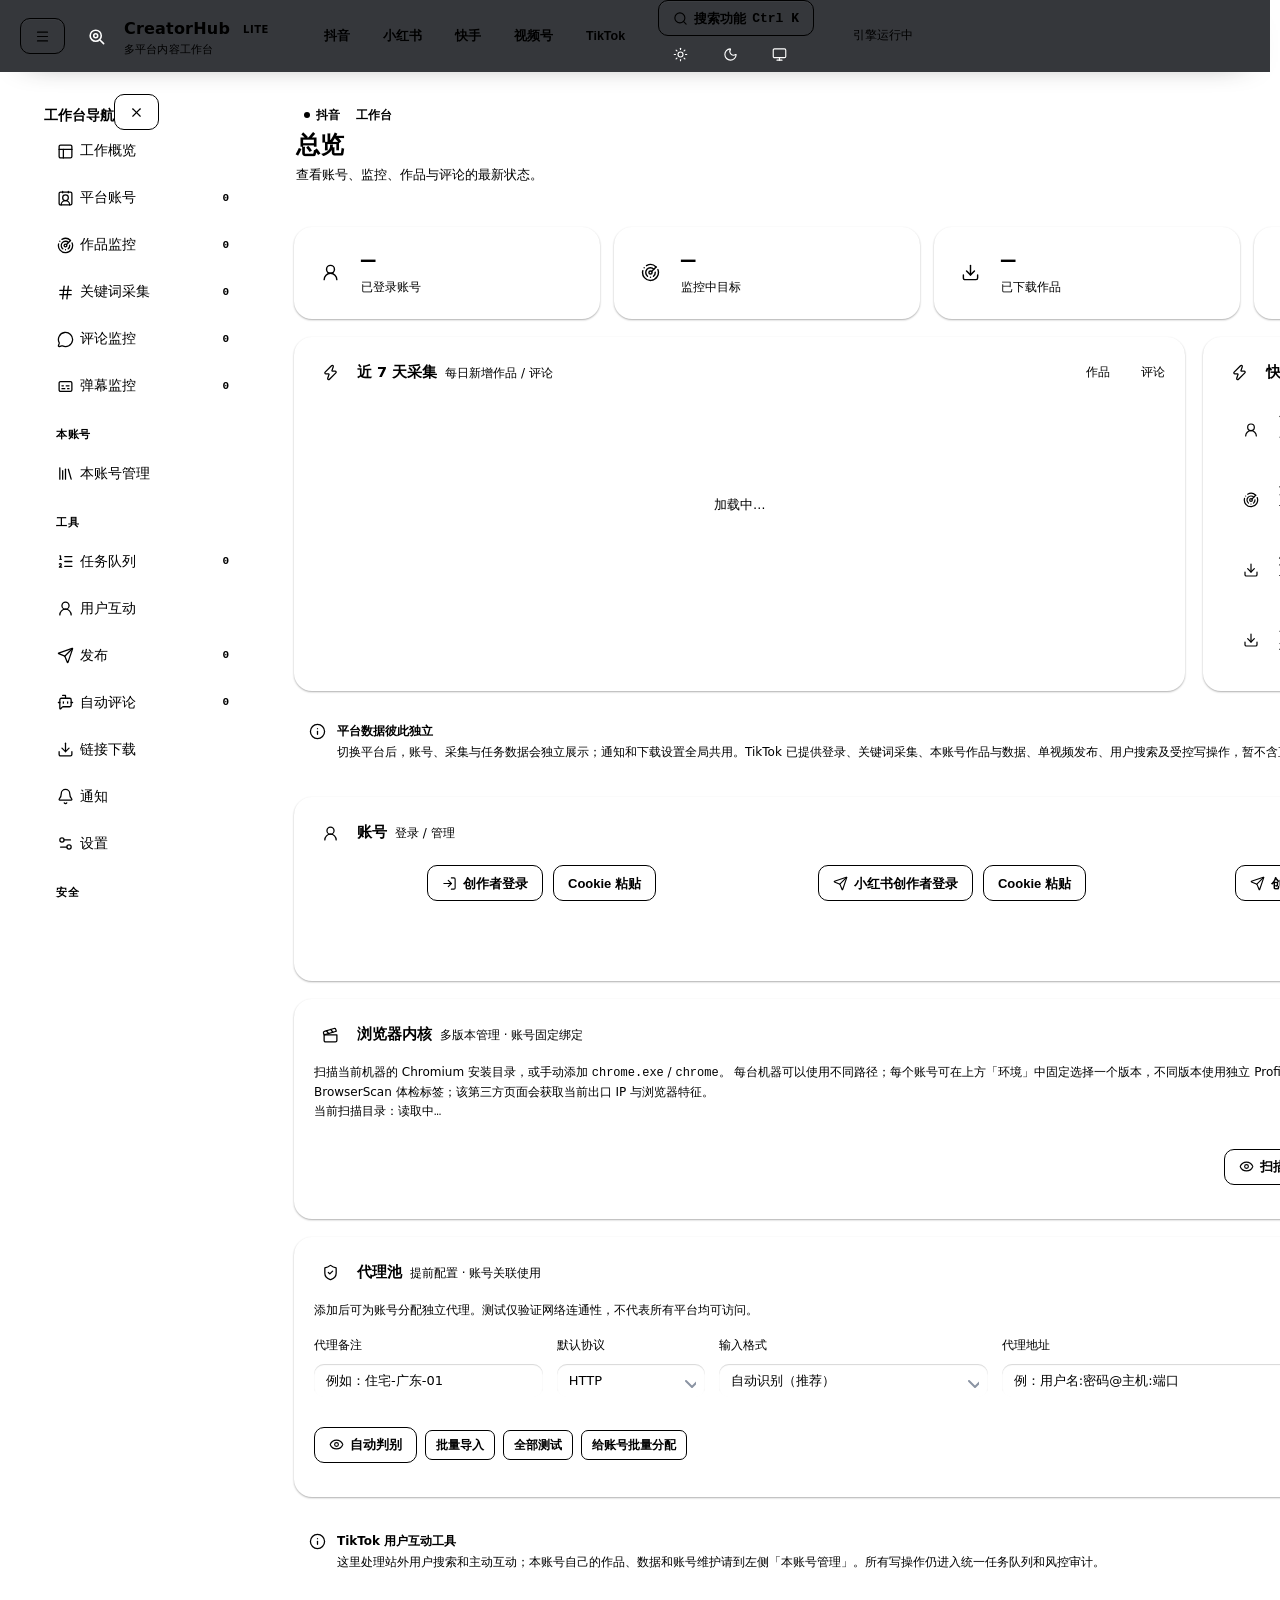
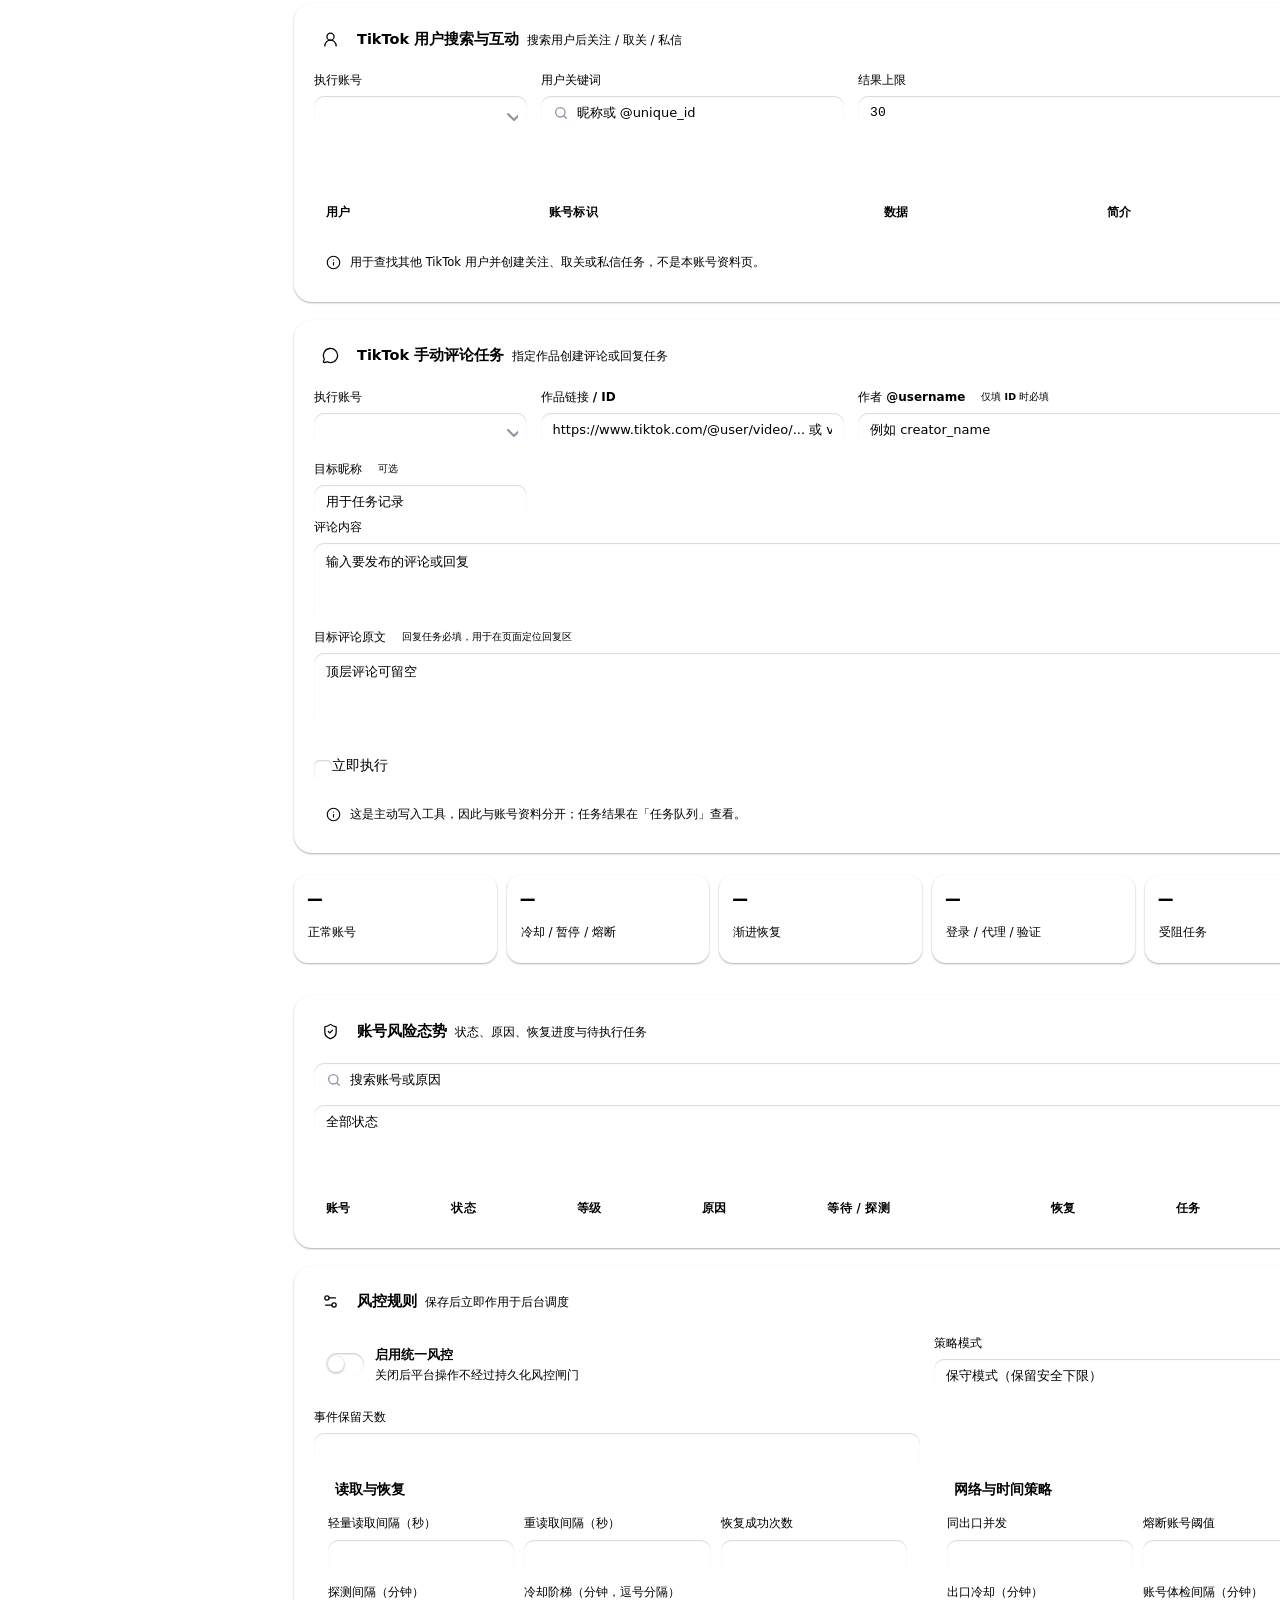
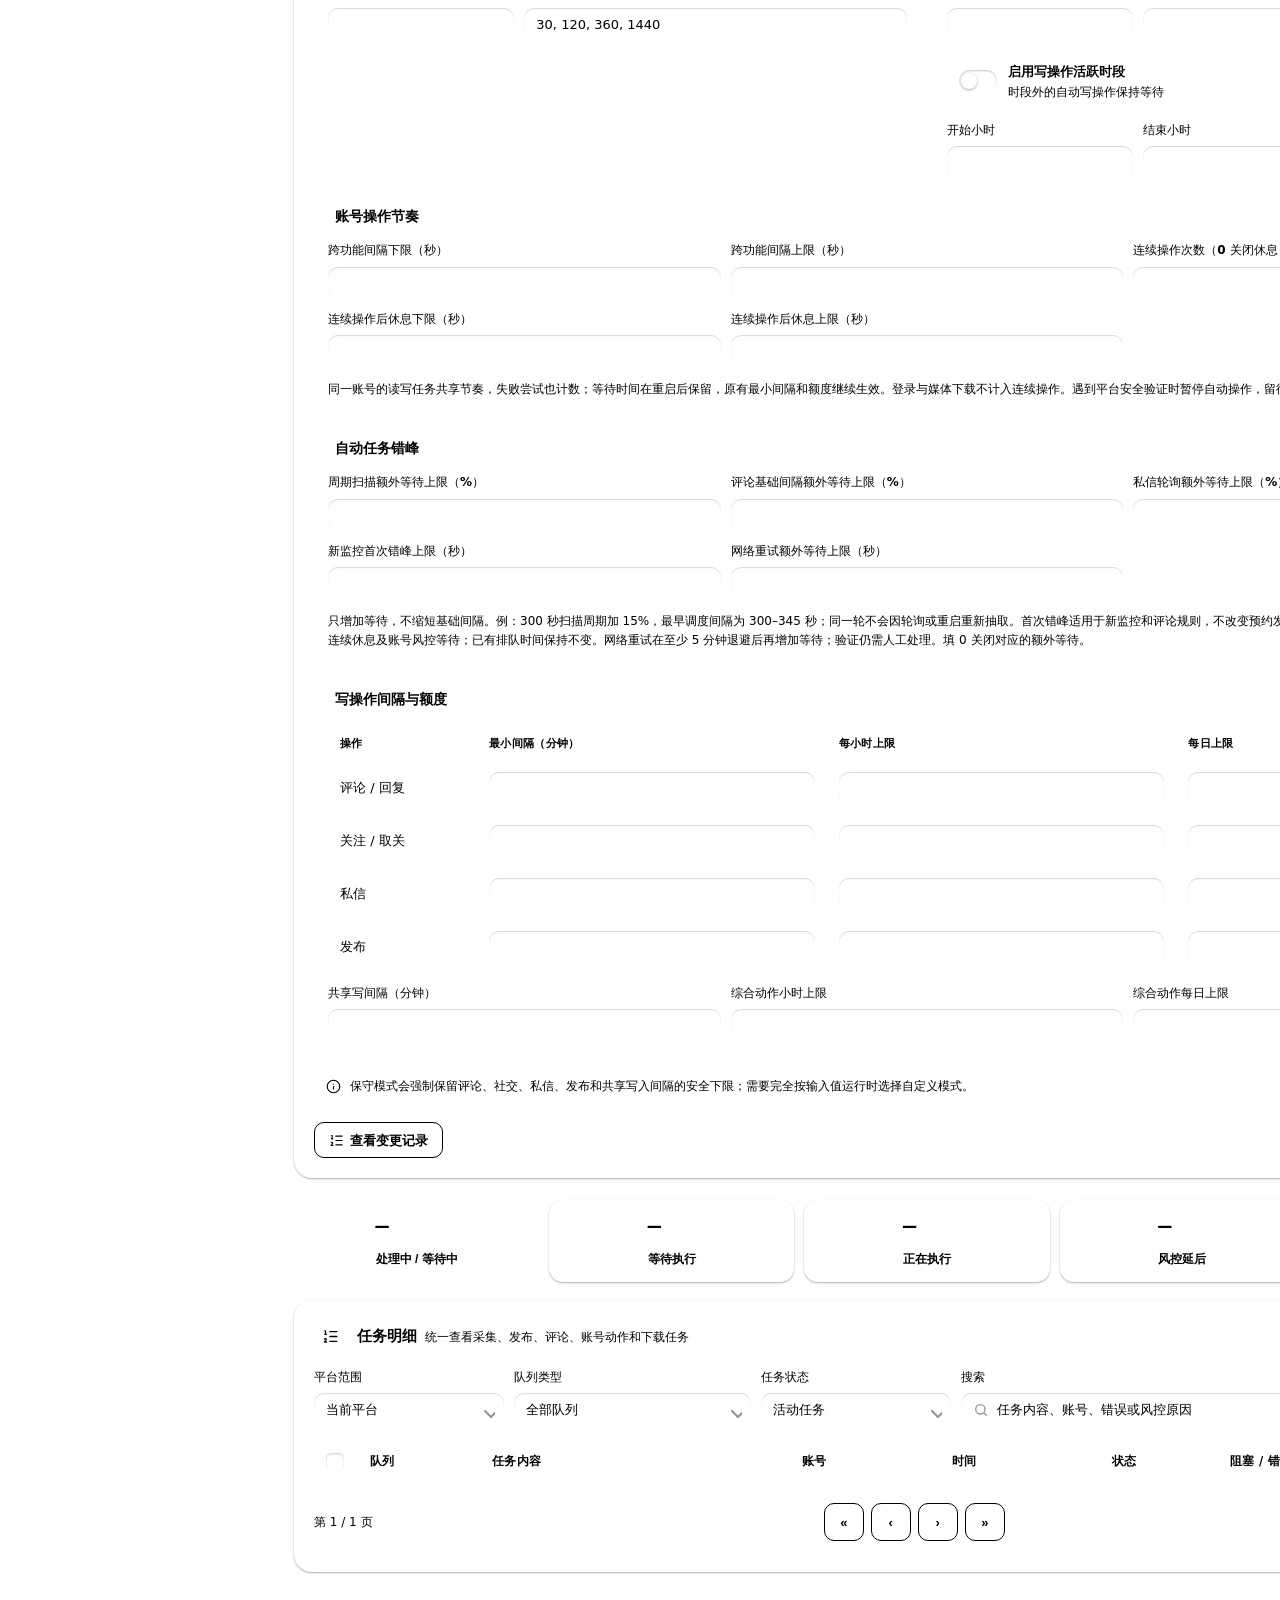
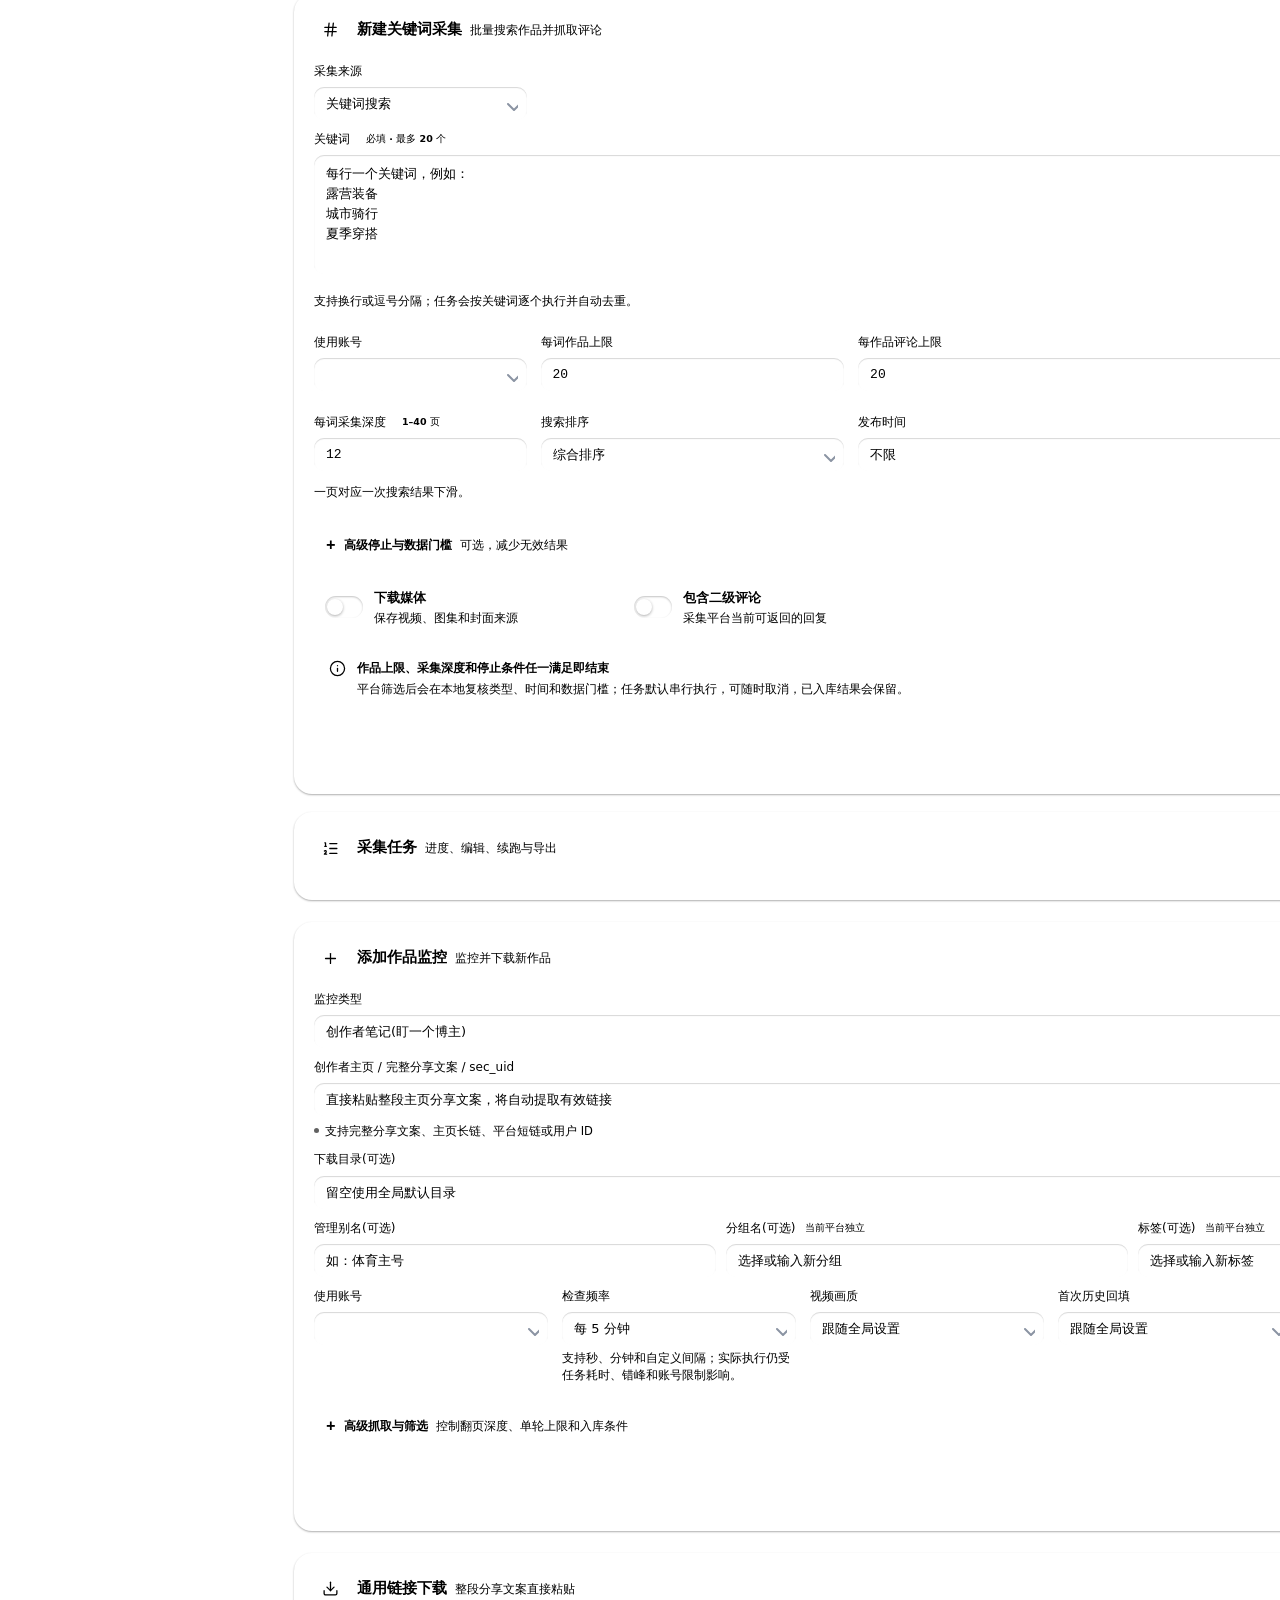
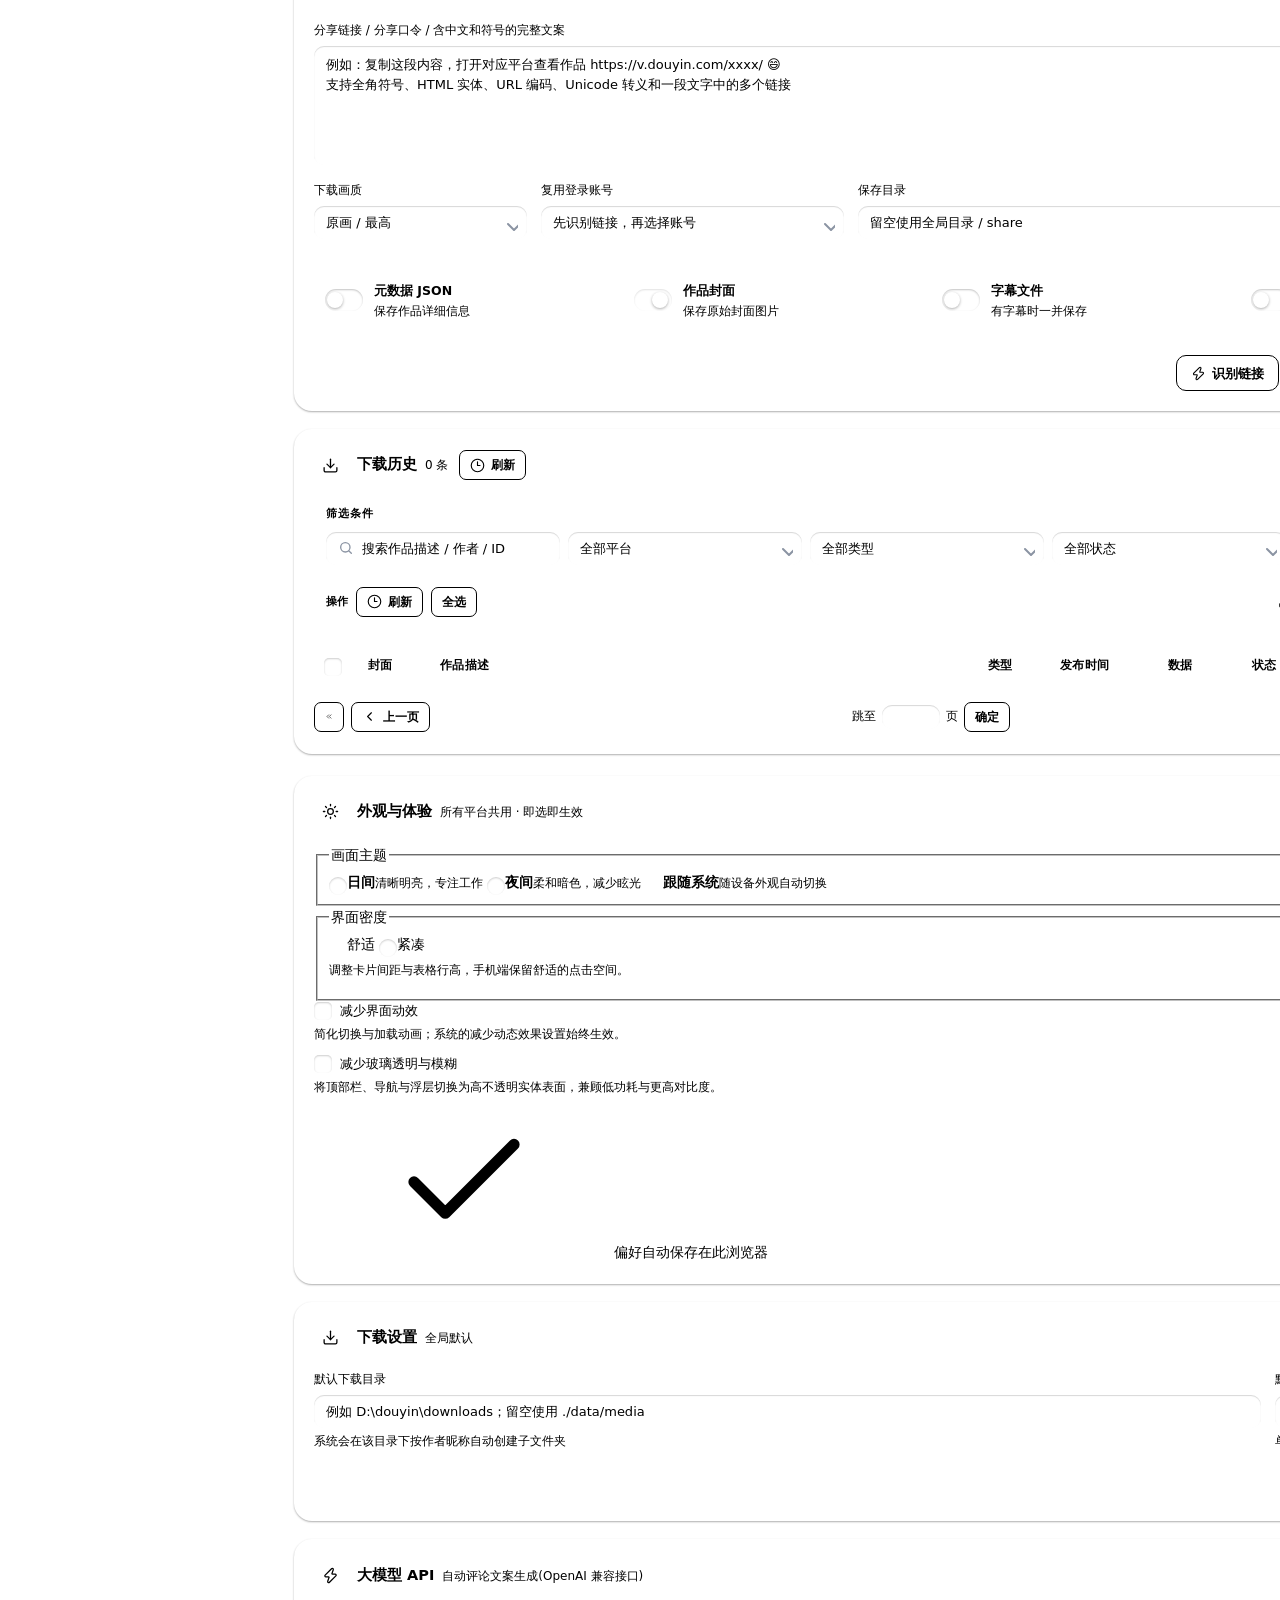
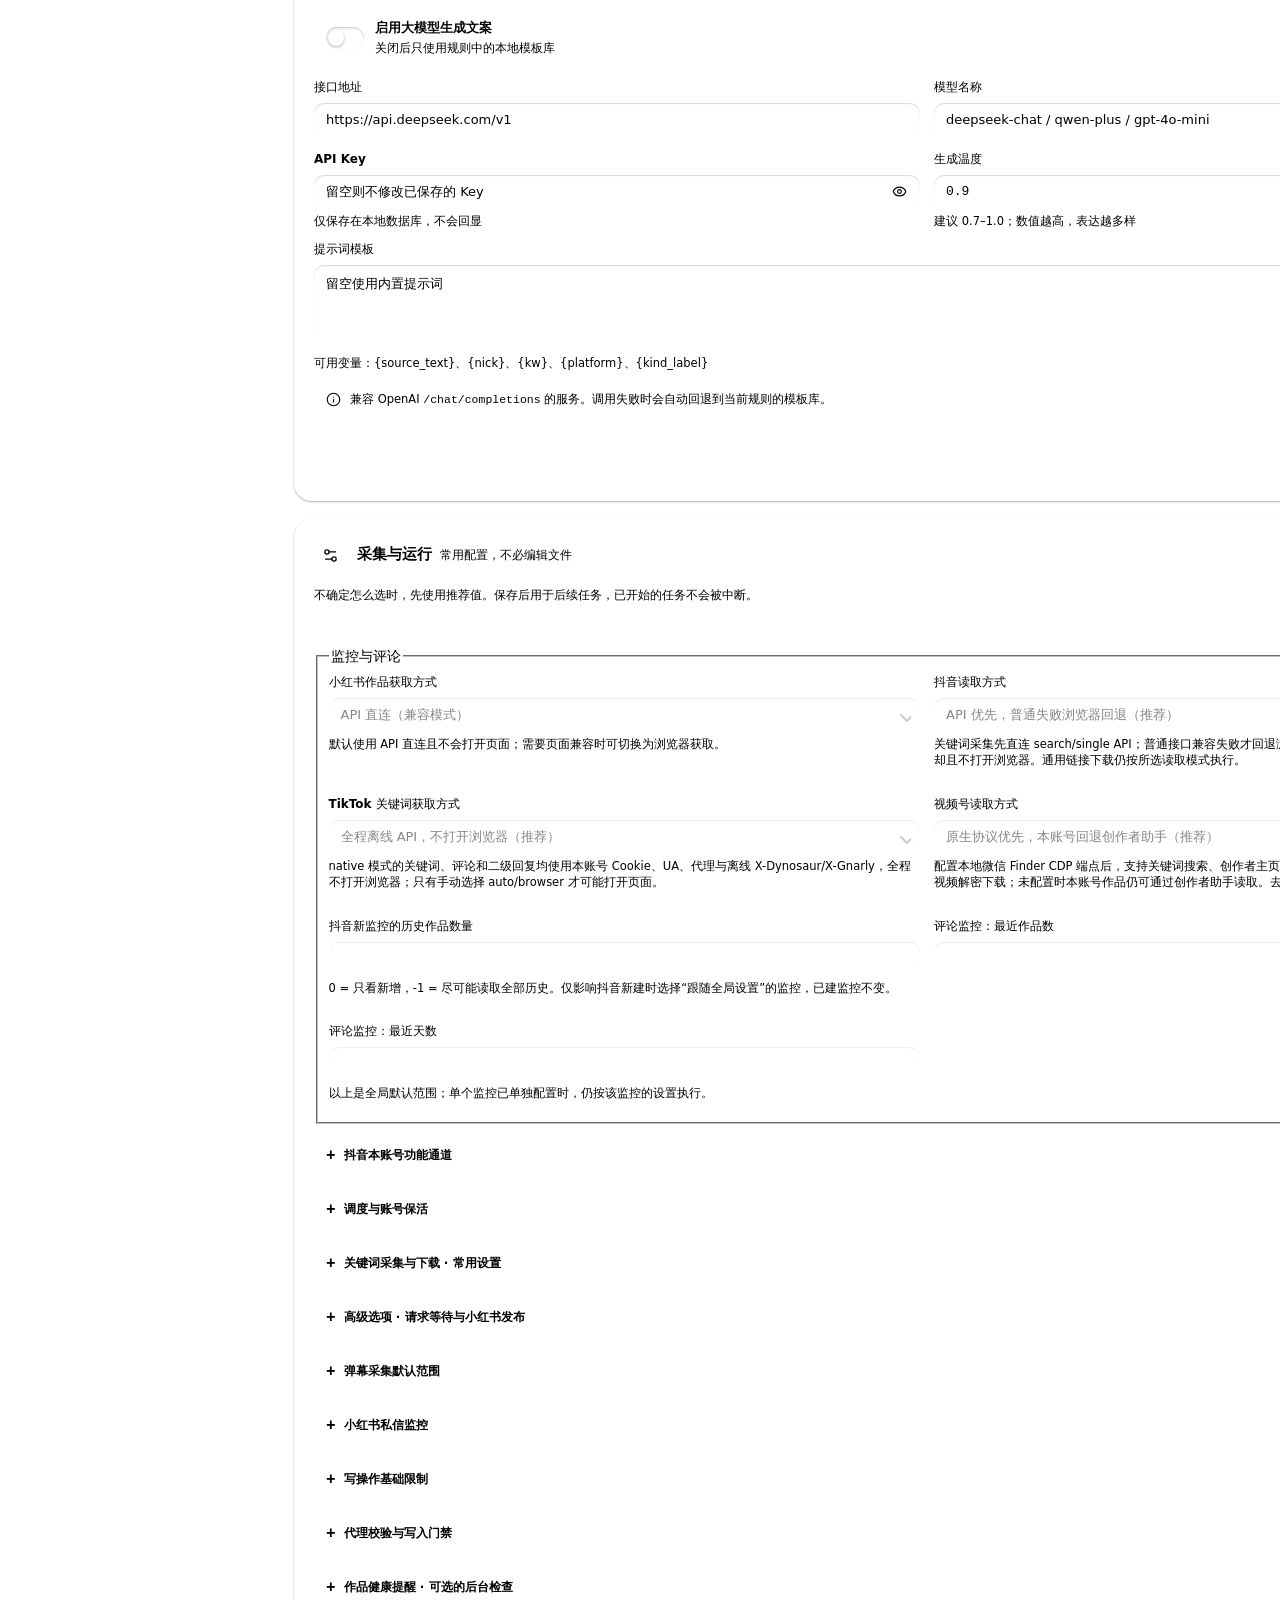
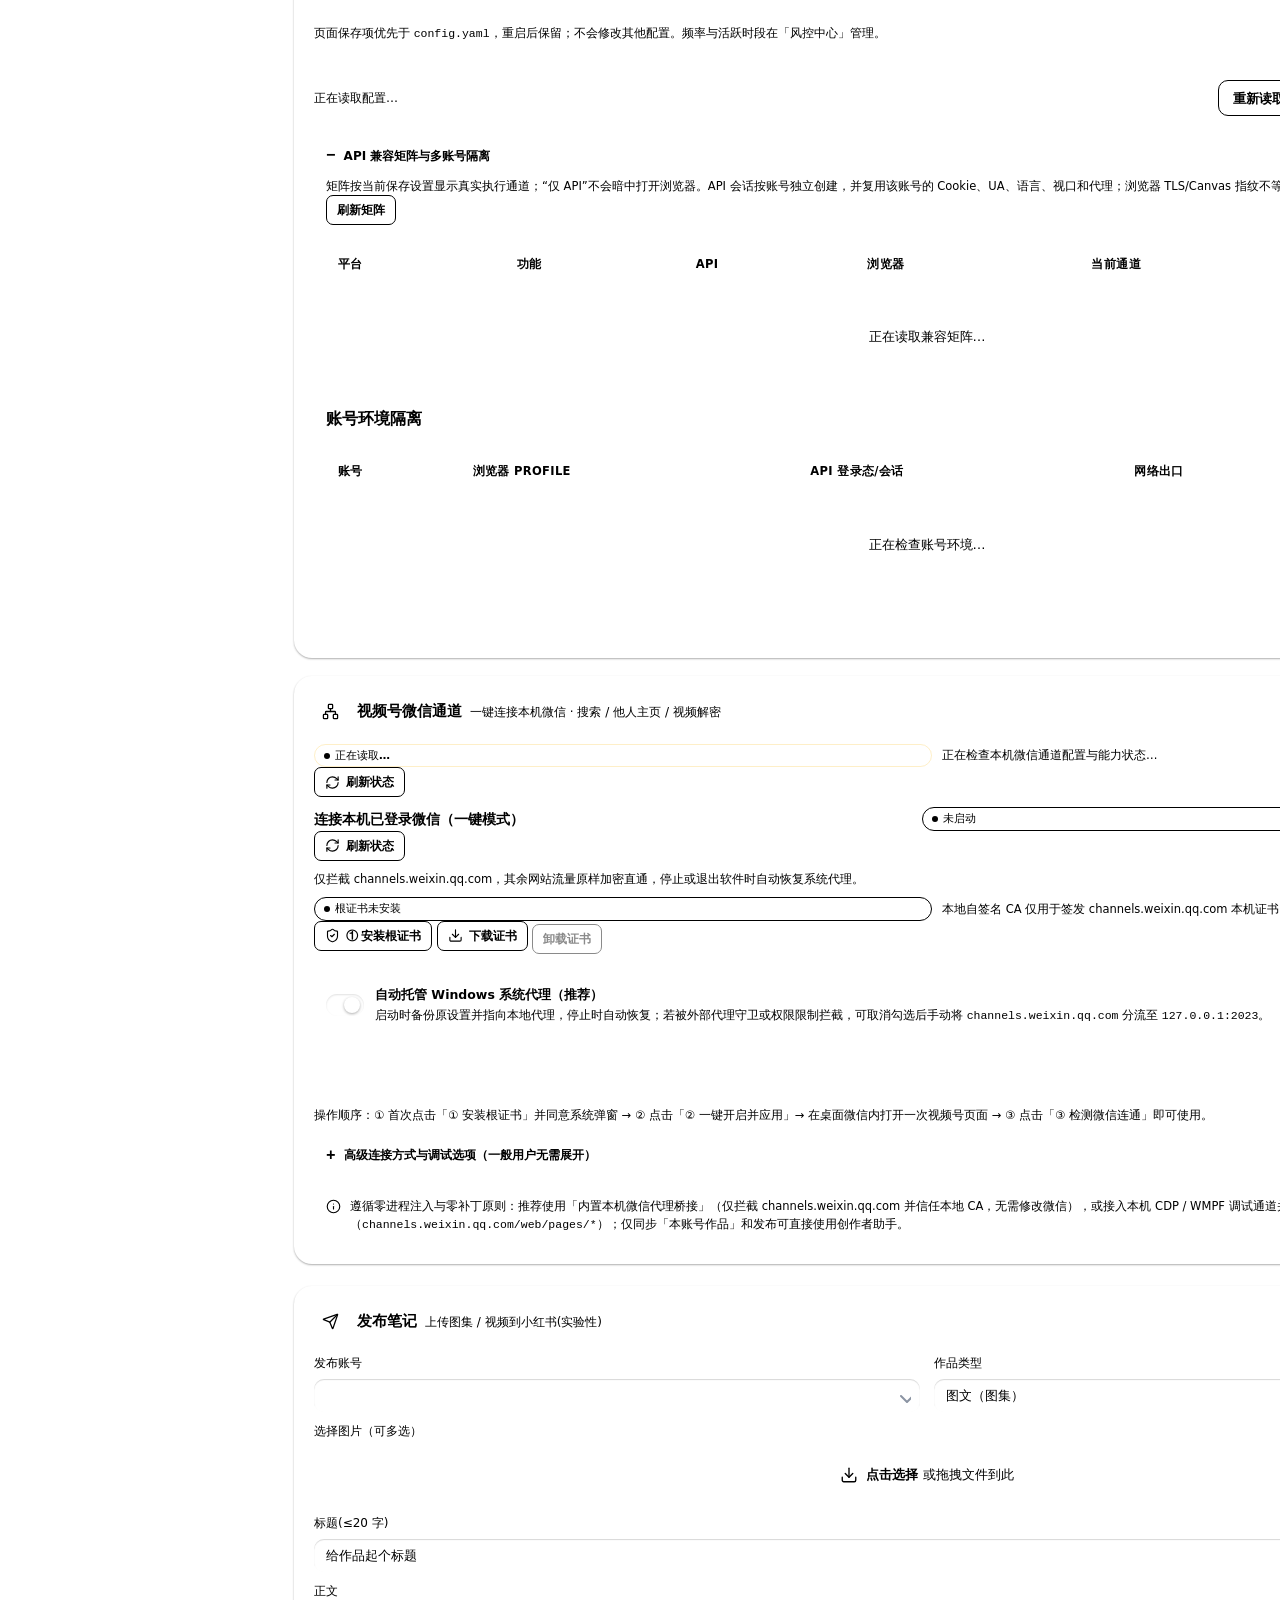
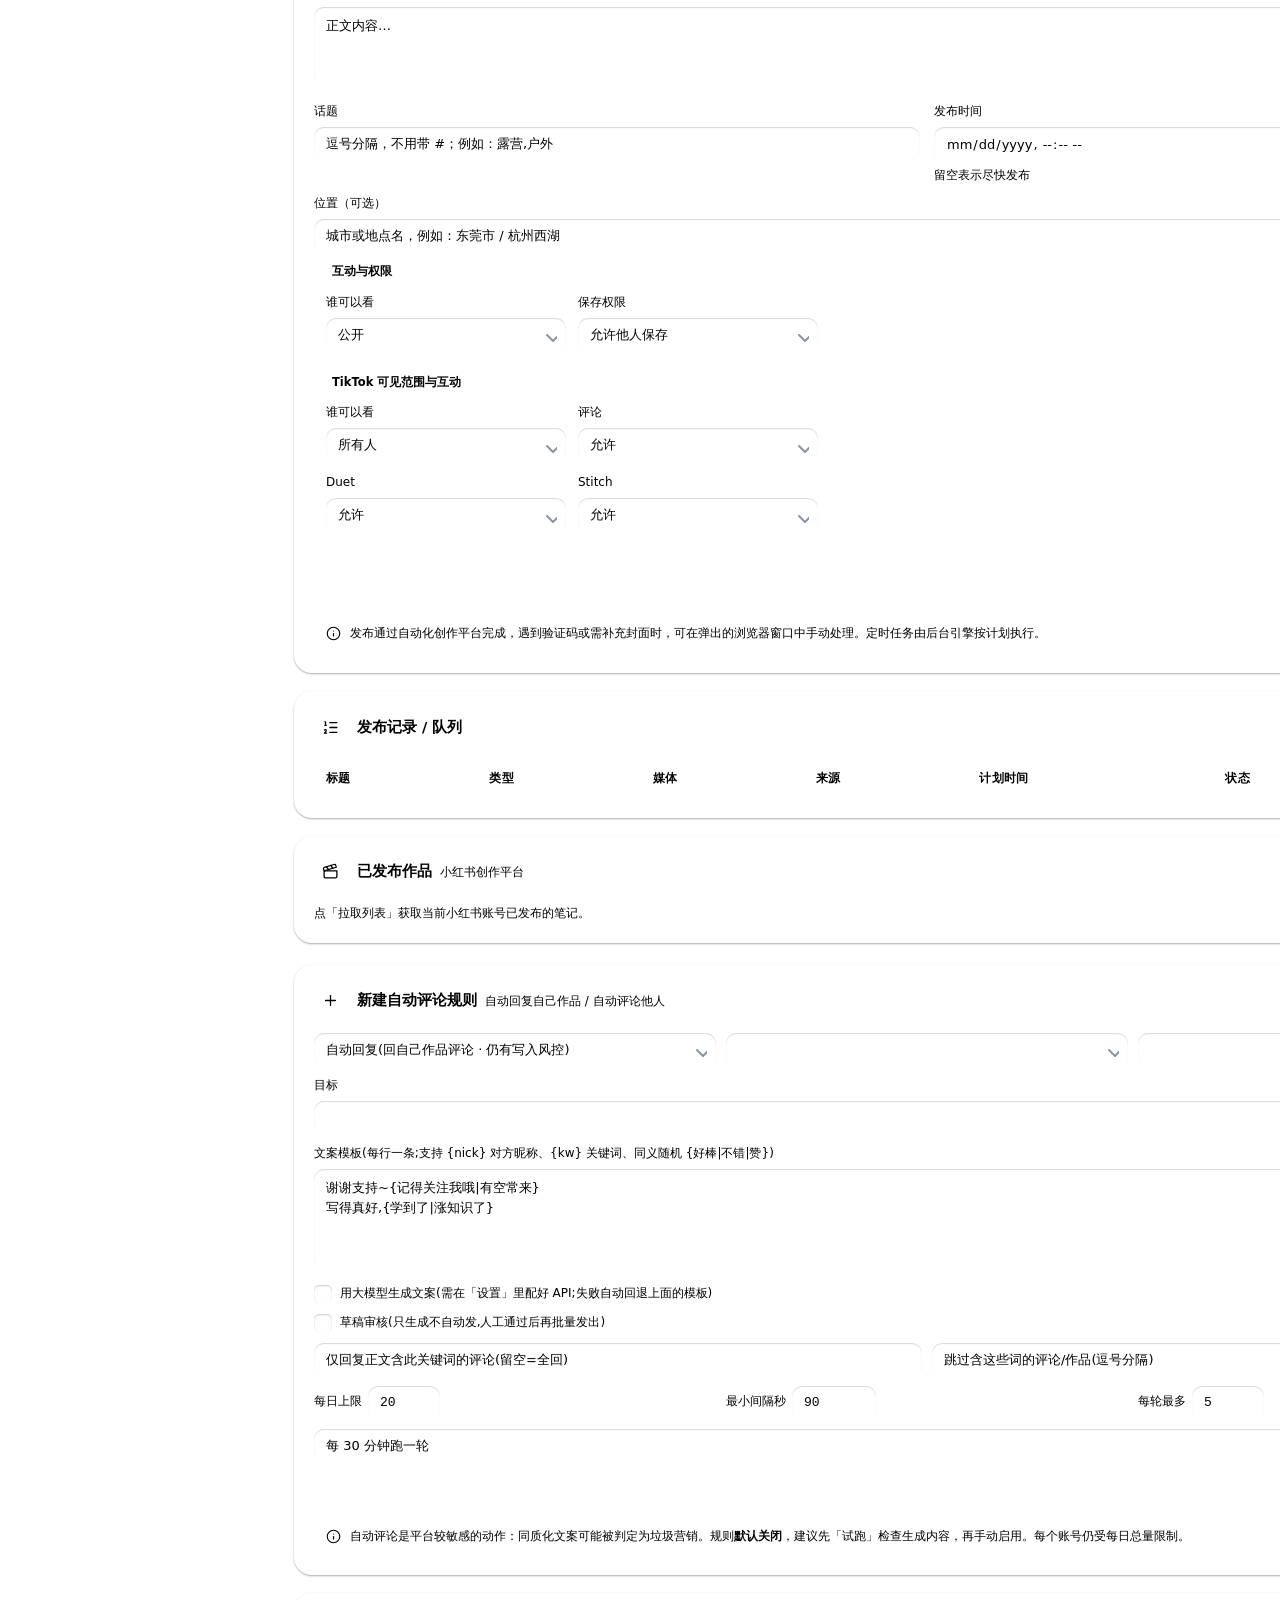
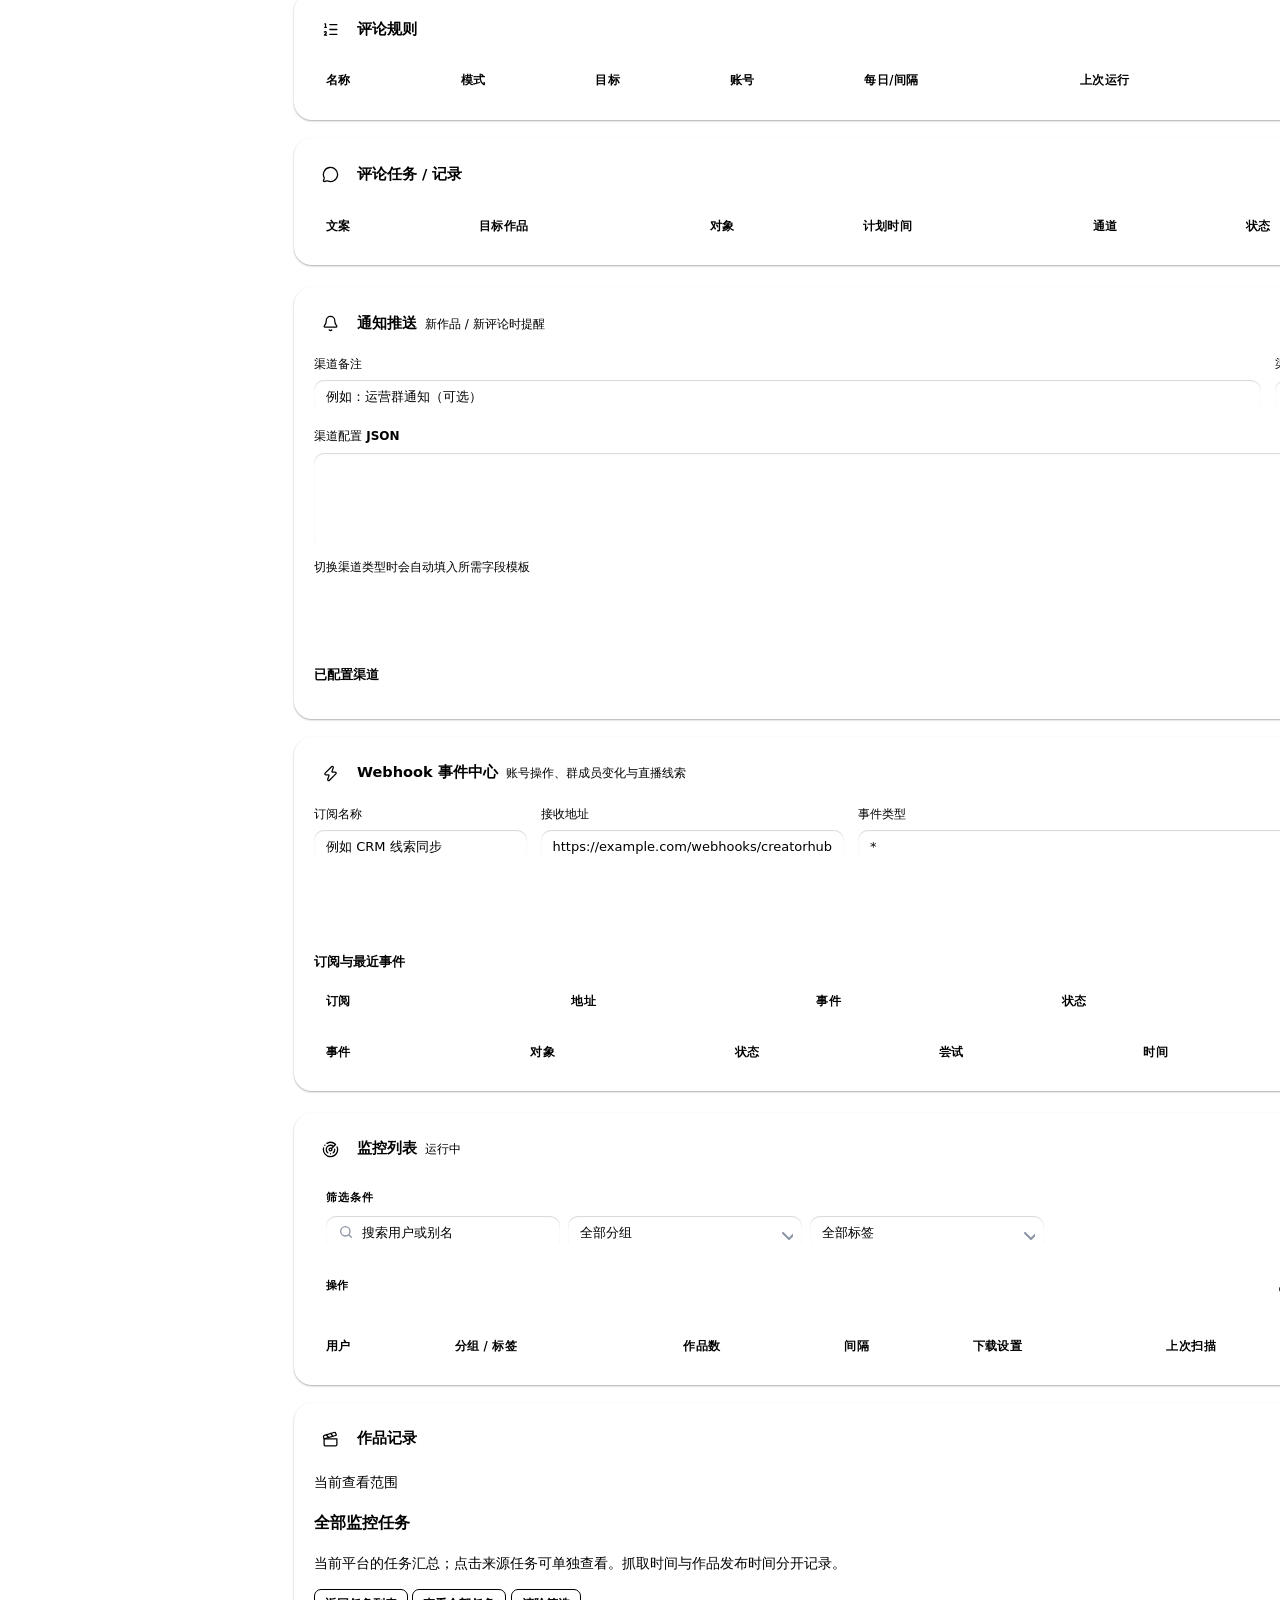
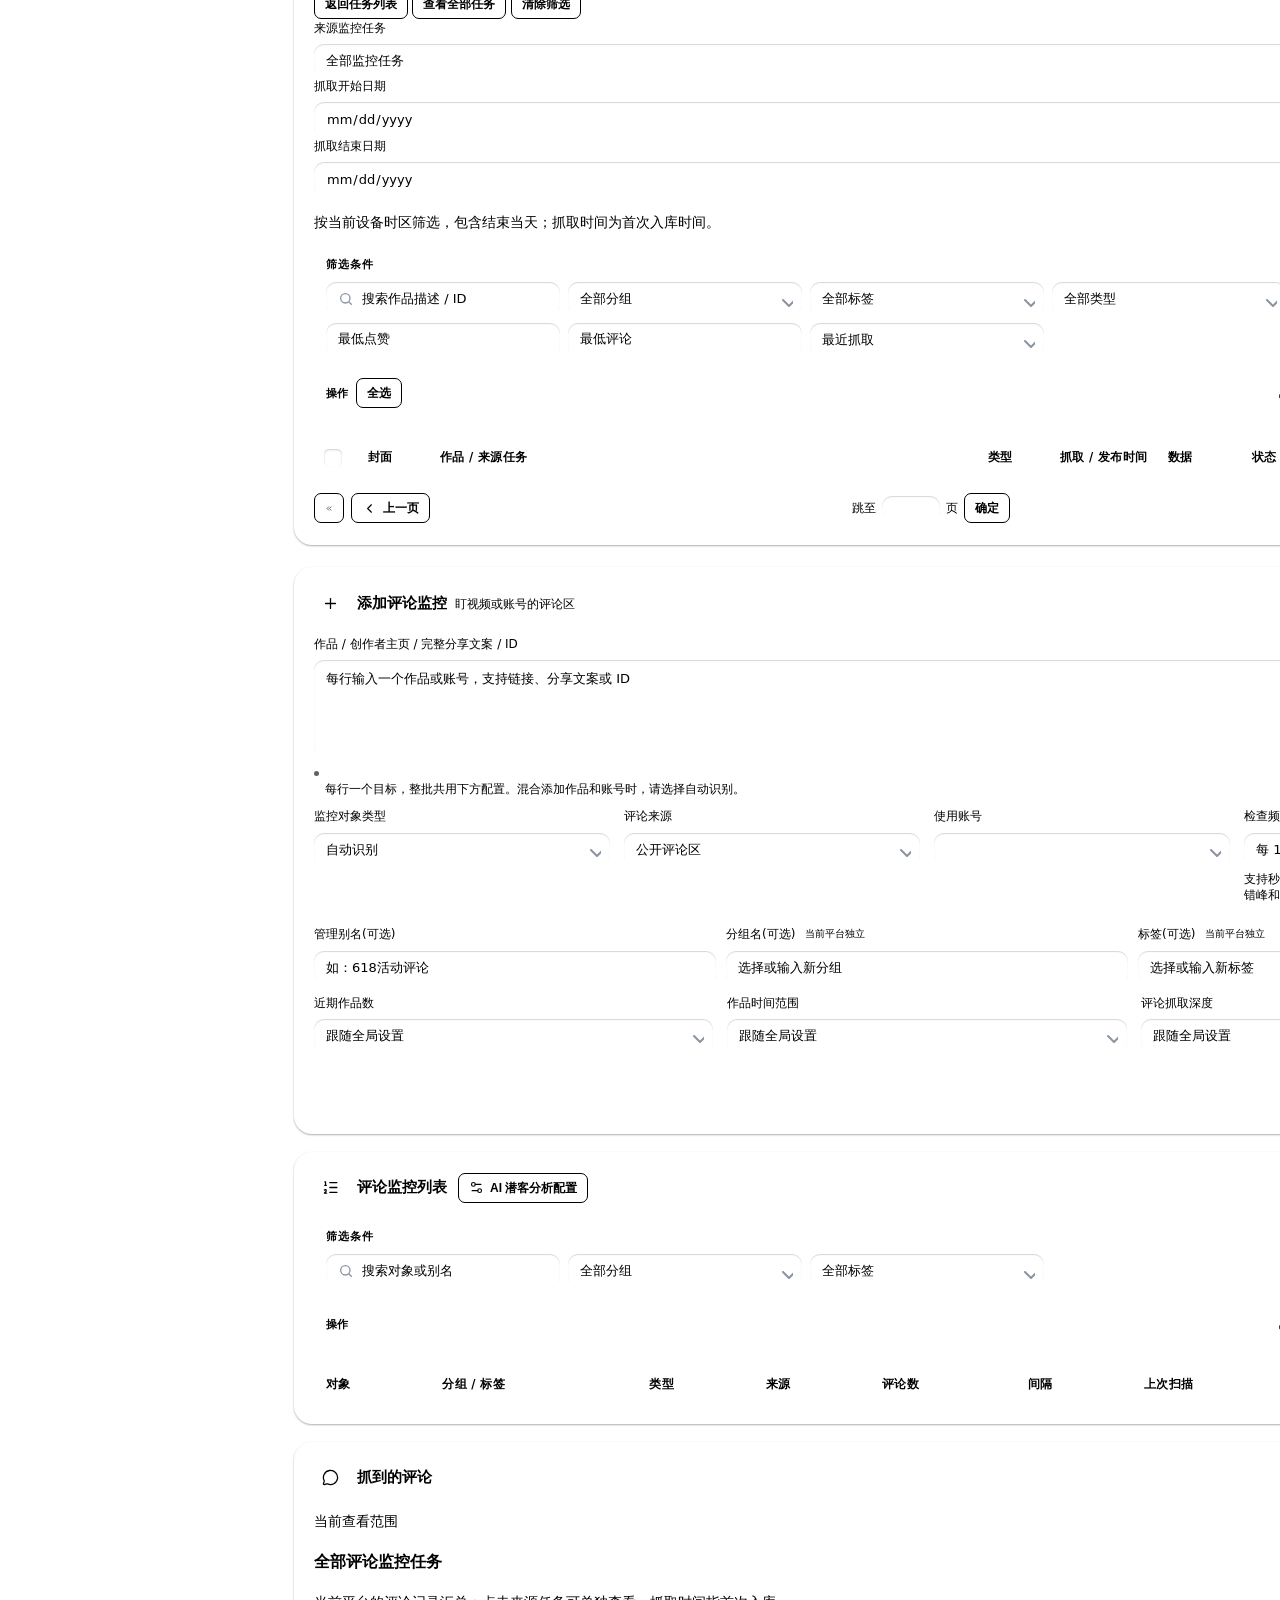
==== app/web/index.html @ f31980e4 "合并上游 main 并保留评论监控扩展" ====
<!DOCTYPE html>
<html lang="zh-CN" data-theme="light" data-guide-base="https://3441293738.github.io/creatorhub/guide/">
<head>
<meta charset="utf-8">
<meta name="viewport" content="width=device-width, initial-scale=1">
<title>CreatorHub</title>
<meta name="color-scheme" content="light dark">
<meta name="theme-color" content="#f5f5f7">
<script src="/static/appearance.js"></script>
<!-- System fonts render immediately, including when the workbench is offline. -->
<style>
  :root {
    /* shell sizing */
    --header-h:68px; --sidebar-w:232px; --content-max:1260px;
    /* Semantic color and density tokens live in appearance.css. */
    /* shape */
    --r-xs:7px; --r-sm:10px; --r:14px; --r-lg:18px;
    --sh-sm:0 1px 2px rgba(0,0,0,.32), inset 0 1px 0 rgba(255,255,255,.025);
    --sh:0 1px 2px rgba(0,0,0,.35), 0 16px 36px -20px rgba(0,0,0,.78), inset 0 1px 0 rgba(255,255,255,.025);
    --sh-lg:0 3px 8px rgba(0,0,0,.32), 0 28px 64px -24px rgba(0,0,0,.82);
    --ease:cubic-bezier(.2,.75,.25,1);
    --ease-out:cubic-bezier(.16,1,.3,1);
    --sans:"Fira Sans",system-ui,-apple-system,"Segoe UI","Microsoft YaHei",sans-serif;
    --mono:"Fira Code",ui-monospace,"SFMono-Regular","JetBrains Mono",Consolas,monospace;
  }
  * { box-sizing:border-box; }
  html { scroll-behavior:smooth; scrollbar-gutter:stable; }
  body {
    margin:0; min-height:100vh;
    font:14px/1.6 var(--sans);
    color:var(--fg);
    background:
      radial-gradient(1200px 600px at 80% -10%, rgba(254,44,85,.07), transparent 60%),
      radial-gradient(900px 500px at 0% 0%, rgba(56,189,248,.05), transparent 55%),
      var(--bg);
    -webkit-font-smoothing:antialiased;
    text-rendering:optimizeLegibility;
  }
  ::selection { background:var(--acc-soft); }

  /* ── scrollbar ── */
  *::-webkit-scrollbar { height:10px; width:10px; }
  *::-webkit-scrollbar-thumb { background:var(--surface-3); border-radius:8px; border:2px solid transparent; background-clip:padding-box; }
  *::-webkit-scrollbar-thumb:hover { background:var(--mut-2); background-clip:padding-box; }
  html { scrollbar-color:var(--surface-3) transparent; scrollbar-width:thin; }

  /* 原生日期选择器使用品牌色；复选框 / 单选框在表单区域统一重绘 */
  input[type=date], input[type=datetime-local], input[type=time] { accent-color:var(--acc); }
  input[type=date]::-webkit-calendar-picker-indicator,
  input[type=datetime-local]::-webkit-calendar-picker-indicator { cursor:pointer; }
  /* ── header ── */
  header {
    position:sticky; top:0; z-index:30;
    padding:0 20px;
    background:rgba(9,11,16,.82); backdrop-filter:blur(18px) saturate(135%);
    border-bottom:1px solid var(--line-soft);
    box-shadow:0 10px 32px -28px rgba(0,0,0,.85);
  }
  .header-inner {
    width:100%; max-width:1540px; min-height:var(--header-h); margin:0 auto;
    display:flex; align-items:center; gap:14px;
  }
  .brand { display:flex; align-items:center; gap:11px; flex:0 0 calc(var(--sidebar-w) - 20px); min-width:0; }
  .brand-mark {
    display:grid; place-items:center; width:34px; height:34px; border-radius:10px;
    background:linear-gradient(135deg,var(--acc),#ff6a85); color:#fff;
    box-shadow:0 4px 14px -4px var(--acc-ring);
  }
  .brand-mark svg { width:19px; height:19px; }
  .brand-copy { min-width:0; display:grid; gap:1px; }
  header h1 { font-size:16px; font-weight:650; margin:0; letter-spacing:.2px; color:var(--fg-strong); }
  .brand-sub { color:var(--mut-2); font-size:10.5px; line-height:1.2; letter-spacing:.15px; white-space:nowrap; }
  .badge-lite { font-size:10px; font-weight:600; color:var(--acc); background:var(--acc-soft); padding:2px 7px; border-radius:6px; vertical-align:middle; margin-left:6px; letter-spacing:.5px; }
  .spacer { flex:1; }
  .engine {
    display:inline-flex; align-items:center; gap:7px;
    font-size:12px; color:var(--mut); padding:6px 11px;
    border:1px solid var(--line); border-radius:999px; background:var(--surface);
  }
  .dot { width:7px; height:7px; border-radius:50%; background:var(--success); box-shadow:0 0 0 0 var(--success-soft); }
  .dot.live { animation:pulse 2s var(--ease) infinite; }

  /* ── platform switch ── */
  .pswitch { display:inline-flex; gap:3px; background:var(--surface); border:1px solid var(--line); border-radius:999px; padding:4px; }
  .pswitch button { background:transparent; border:1px solid transparent; color:var(--mut); font-weight:600; font-size:12.5px; padding:6px 14px; border-radius:999px; }
  .pswitch button:hover { color:var(--fg); background:var(--surface-2); }
  .pswitch button.active[data-pf="douyin"] { background:var(--acc-soft); color:var(--acc); border-color:var(--acc-ring); }
  .pswitch button.active[data-pf="xhs"] { background:var(--xhs-soft); color:var(--xhs); border-color:var(--xhs-ring); }
  .pswitch button.active[data-pf="kuaishou"] { background:rgba(255,121,2,.16); color:#ff7902; border-color:rgba(255,121,2,.4); }
  .pswitch button.active[data-pf="shipinhao"] { background:rgba(7,193,96,.16); color:#07c160; border-color:rgba(7,193,96,.4); }
  .pswitch button.active[data-pf="tiktok"] { background:rgba(37,244,238,.12); color:#00b8b2; border-color:rgba(254,44,85,.38); }
  .hidden { display:none !important; }

  /* Platform accents and light/dark themes are independent: appearance.css. */

  /* ── 小红书笔记瀑布流卡片 ── */
  .xhs-grid { columns:240px; column-gap:14px; }
  .ncard {
    position:relative; break-inside:avoid; margin:0 0 14px;
    background:var(--surface); border:1px solid var(--line); border-radius:16px;
    overflow:hidden; box-shadow:var(--sh-sm);
    transition:transform .18s var(--ease), box-shadow .18s var(--ease), border-color .18s var(--ease);
  }
  .ncard:hover { transform:translateY(-2px); box-shadow:var(--sh); border-color:var(--acc-ring); }
  .ncard:has(.ncard-sel:checked) { border-color:var(--acc); box-shadow:0 0 0 2px var(--acc-ring), var(--sh); }
  /* 统一封面比例:即便图裂/无封面也占位,避免绝对定位的类型角标压到标题首字 */
  .ncard-cover { display:block; width:100%; aspect-ratio:3/4; background:var(--surface-3); object-fit:cover; }
  .ncard-cover.ph { display:grid; place-items:center; color:var(--mut-2); }
  .ncard-cover.ph svg { width:30px; height:30px; opacity:.5; }
  .ncard-type {
    position:absolute; top:8px; left:8px; display:inline-flex; align-items:center; gap:4px;
    background:rgba(0,0,0,.55); color:#fff; font-size:11px; font-weight:600;
    padding:3px 8px; border-radius:999px; backdrop-filter:blur(2px);
  }
  .ncard-type svg { width:12px; height:12px; }
  .ncard-sel { position:absolute; top:8px; right:8px; width:18px; height:18px; accent-color:var(--acc); cursor:pointer; }
  .ncard-body { padding:11px 12px 12px; }
  .ncard-title { font-size:13px; line-height:1.45; color:var(--fg); margin:0 0 9px;
    display:-webkit-box; -webkit-line-clamp:2; -webkit-box-orient:vertical; overflow:hidden; }
  .ncard-foot { display:flex; align-items:center; gap:7px; font-size:11.5px; color:var(--mut); }
  .ncard-foot .like { margin-left:auto; display:inline-flex; align-items:center; gap:3px; }
  .ncard-foot .like svg { width:13px; height:13px; color:var(--acc); }
  .ncard-actions { display:flex; gap:6px; margin-top:10px; padding-top:10px; border-top:1px solid var(--line-soft); }
  .ncard-actions button { flex:1; }
  /* 作品评论弹窗条目 */
  .wc-item { padding:10px 2px; border-bottom:1px solid var(--line-soft); }
  .wc-item.reply { margin-left:20px; border-left:2px solid var(--line); padding-left:10px; }
  .wc-head { display:flex; align-items:baseline; gap:8px; }
  .wc-head b { font-size:13px; color:var(--fg-strong); }
  .wc-time { font-size:11px; color:var(--mut); margin-left:auto; }
  .wc-text { font-size:13px; line-height:1.5; color:var(--fg); margin:4px 0 5px; word-break:break-word; }
  .wc-meta { display:inline-flex; align-items:center; gap:4px; font-size:11.5px; color:var(--mut); }
  .wc-meta svg { width:12px; height:12px; color:var(--acc); }
  .ncard-status { position:absolute; bottom:auto; }
  .ncard-cover, .thumb { cursor:zoom-in; }

  /* ── 来源监控 chip ── */
  .src-chip {
    display:inline-flex; align-items:center; gap:4px; max-width:100%;
    font-size:11px; color:var(--mut); background:var(--surface-2);
    border:1px solid var(--line-soft); border-radius:999px; padding:2px 8px;
    overflow:hidden; text-overflow:ellipsis; white-space:nowrap; vertical-align:middle;
  }
  .src-chip svg { width:11px; height:11px; flex:0 0 auto; opacity:.7; }

  /* ── 原生控件跟随主题(下拉弹层 / 日期日历 / 时间滚轮 / 滚动条)── */
  input[type="datetime-local"]::-webkit-calendar-picker-indicator,
  input[type="date"]::-webkit-calendar-picker-indicator { cursor:pointer; opacity:.6; transition:opacity .15s var(--ease); }
  input[type="datetime-local"]:hover::-webkit-calendar-picker-indicator,
  input[type="date"]:hover::-webkit-calendar-picker-indicator { opacity:1; }
  /* select 加大点击区与一致圆角 */
  select { cursor:pointer; }
  select:disabled { opacity:.55; cursor:not-allowed; }

  /* ── 文件选择(拖拽 + 缩略图)── */
  .filepick { position:relative; border:1.5px dashed var(--line); border-radius:var(--r-sm); background:var(--bg); transition:border-color .18s var(--ease), background .18s var(--ease); }
  .filepick:hover { border-color:#3a414f; }
  .filepick.drag { border-color:var(--acc); background:var(--acc-soft); }
  .filepick-input { position:absolute; inset:0; width:100%; height:100%; opacity:0; cursor:pointer; }
  .filepick-cta { display:flex; align-items:center; justify-content:center; gap:8px; padding:18px 14px; color:var(--mut); font-size:13px; pointer-events:none; }
  .filepick-cta b { color:var(--acc); font-weight:600; }
  .filepick-cta svg { width:18px; height:18px; }
  .filepick-list { display:flex; flex-wrap:wrap; gap:8px; padding:0 10px 10px; position:relative; z-index:1; }
  .filepick-list:empty { display:none; }
  .fp-chip { display:inline-flex; align-items:center; gap:7px; max-width:210px; background:var(--surface-2); border:1px solid var(--line); border-radius:8px; padding:4px 6px 4px 4px; font-size:12px; }
  .fp-chip > span { overflow:hidden; text-overflow:ellipsis; white-space:nowrap; }
  .fp-chip img { width:30px; height:30px; border-radius:5px; object-fit:cover; flex:0 0 auto; background:var(--surface-3); }
  .fp-ph { width:30px; height:30px; border-radius:5px; display:grid; place-items:center; background:var(--surface-3); color:var(--mut); flex:0 0 auto; }
  .fp-ph svg { width:15px; height:15px; }
  .fp-chip button { width:18px; height:18px; padding:0; border-radius:50%; background:var(--surface-3); color:var(--mut); border:none; font-size:11px; line-height:1; flex:0 0 auto; }
  .fp-chip button:hover { background:var(--danger-soft); color:var(--danger); }
  .fp-chip button svg { width:11px; height:11px; }

  /* ── 预览 lightbox ── */
  .pv-overlay {
    position:fixed; inset:0; z-index:100; display:flex; align-items:center; justify-content:center;
    background:rgba(6,7,10,.82); backdrop-filter:blur(6px); padding:24px;
    animation:slideIn .18s var(--ease);
  }
  /* 预览层要能盖在转发弹窗(#repost 同为 pv-overlay)之上,否则点缩略图看不到大图 */
  #preview { z-index:110; }
  .pv-box {
    position:relative; background:var(--surface); border:1px solid var(--line);
    border-radius:var(--r-lg); box-shadow:var(--sh);
    width:min(94vw, 860px); max-height:92vh; display:flex; flex-direction:column; overflow:hidden;
  }
  .pv-close {
    position:absolute; top:10px; right:10px; z-index:3; width:34px; height:34px; padding:0;
    border-radius:50%; background:rgba(0,0,0,.5); color:#fff; border:none;
  }
  .pv-close:hover { background:rgba(0,0,0,.72); }
  .pv-close svg { width:17px; height:17px; }
  .pv-media { position:relative; background:#0b0c0f; flex:1 1 auto; min-height:0; display:flex; }
  .pv-media video { width:100%; max-height:78vh; background:#000; display:block; margin:auto; }
  .pv-loading { color:var(--mut); font-size:13px; padding:40px; margin:auto; text-align:center; }

  /* 发小红书 · 编辑弹窗 */
  .rp-box {
    position:relative; background:var(--surface); border:1px solid var(--line);
    border-radius:var(--r-lg); box-shadow:var(--sh);
    width:min(94vw, 560px); max-height:92vh; overflow:auto; padding:22px 22px 18px;
  }
  .rp-box h2 { margin:0 0 16px; font-size:17px; }
  .rp-box .field { display:block; margin:0 0 5px; }
  .rp-src { color:var(--mut); font-size:12px; margin:-6px 0 2px; }
  .rp-thumbs { display:flex; gap:8px; align-items:center; overflow-x:auto; padding:2px 0 6px; }
  .rp-th { position:relative; flex:0 0 auto; width:72px; cursor:grab; }
  .rp-th:active { cursor:grabbing; }
  .rp-th.dragover { outline:2px dashed var(--brand, #ff2e51); outline-offset:2px; border-radius:10px; }
  .rp-th img, .rp-thumbs .rp-th-ph { width:72px; height:72px; border-radius:10px; object-fit:cover; cursor:zoom-in; border:1px solid var(--line, #e5e5e5); background:var(--card, #f4f4f4); display:block; }
  .rp-thumbs .rp-th-ph { flex:0 0 auto; display:flex; align-items:center; justify-content:center; }
  .rp-th-badge { position:absolute; top:3px; left:3px; font-size:10px; line-height:1; padding:2px 5px; border-radius:6px; background:rgba(0,0,0,.55); color:#fff; pointer-events:none; }
  .rp-th-badge.cover { background:var(--brand, #ff2e51); }
  .rp-th-x { position:absolute; top:2px; right:2px; width:18px; height:18px; border:none; border-radius:50%; background:rgba(0,0,0,.6); color:#fff; font-size:11px; line-height:1; cursor:pointer; padding:0; display:flex; align-items:center; justify-content:center; }
  .rp-th-x:hover { background:#e0245e; }
  .rp-th-x svg { width:11px; height:11px; }
  .rp-th-mv { position:absolute; bottom:2px; left:2px; right:2px; display:flex; justify-content:space-between; }
  .rp-th-mv button { width:22px; height:18px; border:none; border-radius:5px; background:rgba(0,0,0,.55); color:#fff; cursor:pointer; font-size:13px; line-height:1; padding:0; }
  .rp-th-mv button svg { width:12px; height:12px; }
  .rp-th-mv button:disabled { opacity:.3; cursor:default; }
  .rp-th-more { flex:0 0 auto; align-self:center; color:var(--mut); font-size:12px; white-space:nowrap; padding:0 4px; }

  /* carousel */
  .pv-carousel { position:relative; width:100%; overflow:hidden; }
  .pv-track { display:flex; transition:transform .28s var(--ease); will-change:transform; }
  .pv-slide { flex:0 0 100%; height:min(78vh, 720px); display:flex; align-items:center; justify-content:center; }
  .pv-slide img { max-width:100%; max-height:100%; object-fit:contain; }
  .pv-arrow {
    position:absolute; top:50%; transform:translateY(-50%); z-index:2;
    width:42px; height:42px; padding:0; border:none; border-radius:50%;
    background:rgba(0,0,0,.46); color:#fff; display:grid; place-items:center;
    transition:background .15s var(--ease), opacity .15s var(--ease);
  }
  .pv-arrow:hover { background:rgba(0,0,0,.72); }
  .pv-arrow:disabled { opacity:.25; cursor:default; }
  .pv-arrow svg { width:20px; height:20px; }
  .pv-arrow.left { left:12px; } .pv-arrow.right { right:12px; }
  .pv-counter {
    position:absolute; bottom:12px; left:50%; transform:translateX(-50%); z-index:2;
    background:rgba(0,0,0,.6); color:#fff; font:600 12px/1 var(--mono);
    padding:5px 11px; border-radius:999px; letter-spacing:.5px;
  }
  .pv-cap {
    flex:0 0 auto; padding:16px 20px; border-top:1px solid var(--line-soft);
    font-size:14px; color:var(--fg); line-height:1.65; white-space:pre-wrap;
    max-height:30vh; overflow-y:auto;
  }
  .pv-cap:empty { display:none; }
  @media(max-width:600px){ .pv-slide{height:62vh} .pv-arrow{width:36px;height:36px} }

  /* ── 笔记评论列表(预览弹层内) ── */
  .cmt-wrap { width:100%; max-height:80vh; overflow-y:auto; background:var(--surface); }
  .cmt-item { padding:11px 18px; border-bottom:1px solid var(--line-soft); }
  .cmt-item:last-child { border-bottom:0; }
  .cmt-head { display:flex; align-items:center; gap:8px; }
  .cmt-head b { font-size:13px; color:var(--fg-strong); }
  .cmt-head .like { margin-left:auto; display:inline-flex; align-items:center; gap:3px; color:var(--mut); font-size:12px; font-family:var(--mono); }
  .cmt-head .like svg { width:12px; height:12px; color:var(--acc); }
  .cmt-text { font-size:13px; color:var(--fg); line-height:1.55; margin-top:4px; white-space:pre-wrap; word-break:break-word; }
  .cmt-text .mut { color:var(--mut); }
  .cmt-time { font-size:11px; color:var(--mut); margin-top:5px; }
  .ncard-actions .sm { flex:1; }
  @keyframes pulse { 0%{box-shadow:0 0 0 0 rgba(52,211,153,.5)} 70%{box-shadow:0 0 0 6px rgba(52,211,153,0)} 100%{box-shadow:0 0 0 0 rgba(52,211,153,0)} }

  /* ── 本账号:作品卡 foot 复用 ncard;关注/粉丝行 ── */
  .fu-cell { display:flex; align-items:center; gap:10px; }
  .fu-cell .avatar { width:36px; height:36px; }
  .fu-cell b { color:var(--fg-strong); }
  .follow-toolbar { display:flex; align-items:center; justify-content:space-between; gap:10px; margin-bottom:12px; }
  .follow-toolbar input[type="search"] { width:min(360px,100%); }
  .follow-sync-status { display:grid; grid-template-columns:minmax(0,1fr) auto; align-items:center; gap:10px; margin:0 0 12px; }
  .follow-sync-copy { display:flex; align-items:center; justify-content:space-between; gap:12px; margin-bottom:6px; color:var(--mut); font-size:12px; }
  .follow-sync-copy b { color:var(--fg-strong); font-weight:620; }
  .follow-pager-time { color:var(--mut); font-size:11px; white-space:nowrap; }
  @media(max-width:640px) {
    .follow-toolbar { align-items:stretch; }
    .follow-toolbar input[type="search"] { min-width:0; }
    .follow-sync-status { grid-template-columns:1fr; }
  }
  .fu-sign { color:var(--mut); font-size:11.5px; max-width:360px; overflow:hidden; text-overflow:ellipsis; white-space:nowrap; }

  /* ── 私信两栏 ── */
  .dm-wrap { display:grid; grid-template-columns:260px 1fr; gap:0; border:1px solid var(--line-soft); border-radius:var(--r); overflow:hidden; min-height:440px; }
  .dm-list { border-right:1px solid var(--line-soft); max-height:560px; overflow-y:auto; background:var(--surface-2); }
  .dm-conv { display:flex; align-items:center; gap:9px; padding:11px 12px; border-bottom:1px solid var(--line-soft); cursor:pointer; }
  .dm-conv:hover { background:var(--surface-3); }
  .dm-conv.active { background:var(--surface-3); border-left:3px solid var(--acc); }
  .dm-conv .avatar { width:34px; height:34px; flex:0 0 auto; }
  .dm-conv .meta { min-width:0; flex:1; }
  .dm-conv .meta b { font-size:13px; color:var(--fg-strong); display:block; overflow:hidden; text-overflow:ellipsis; white-space:nowrap; }
  .dm-conv .meta .last { font-size:11.5px; color:var(--mut); overflow:hidden; text-overflow:ellipsis; white-space:nowrap; }
  .dm-conv .unread { background:var(--acc); color:#fff; font:600 10px/1 var(--mono); padding:2px 6px; border-radius:999px; flex:0 0 auto; }
  .dm-main { display:flex; flex-direction:column; min-width:0; }
  .dm-thread { flex:1; padding:16px; overflow-y:auto; max-height:500px; display:flex; flex-direction:column; gap:8px; }
  .dm-bubble { max-width:72%; flex:0 0 auto; padding:8px 12px; border-radius:12px; font-size:13px; line-height:1.5; word-break:break-word; white-space:pre-wrap; }
  .dm-bubble.in { align-self:flex-start; background:var(--surface-3); color:var(--fg); border-bottom-left-radius:3px; }
  .dm-bubble.out { align-self:flex-end; background:var(--acc); color:#fff; border-bottom-right-radius:3px; }
  .dm-bubble .t { display:block; font-size:10px; opacity:.7; margin-top:3px; }
  /* 分享视频卡片 */
  .dm-bubble.card { padding:0; overflow:hidden; background:var(--surface-3); max-width:60%; }
  .dm-bubble.out.card { background:var(--surface-3); }
  .dm-bubble.card .t { padding:0 10px 6px; opacity:.55; }
  .dm-vcard { display:flex; gap:0; text-decoration:none; color:inherit; }
  .dm-vcard .cov { position:relative; flex:0 0 88px; width:88px; height:116px; background:#000; }
  .dm-vcard .cov img { width:100%; height:100%; object-fit:cover; display:block; }
  .dm-vcard .cov .play { position:absolute; inset:0; margin:auto; width:26px; height:26px; display:flex; align-items:center; justify-content:center; font-size:11px; color:#fff; background:rgba(0,0,0,.42); border-radius:999px; }
  .dm-vcard .meta { flex:1; min-width:0; padding:9px 11px; display:flex; flex-direction:column; gap:6px; }
  .dm-vcard .ttl { font-size:13px; line-height:1.35; color:var(--fg-strong); display:-webkit-box; -webkit-line-clamp:3; -webkit-box-orient:vertical; overflow:hidden; }
  .dm-vcard .au { display:flex; align-items:center; gap:5px; margin-top:auto; font-size:11.5px; color:var(--mut); overflow:hidden; }
  .dm-vcard .au .av { width:16px; height:16px; border-radius:999px; flex:0 0 auto; object-fit:cover; }
  .dm-vcard .au span { overflow:hidden; text-overflow:ellipsis; white-space:nowrap; }
  .dm-vcard:hover .ttl { color:var(--acc); }
  .dm-composer { display:flex; gap:8px; padding:12px; border-top:1px solid var(--line-soft); }
  .dm-composer input { flex:1; }
  .dm-composer button { flex:0 0 auto; }
  .dm-auto { margin:0 0 12px; padding:12px; border:1px solid var(--line-soft); border-radius:var(--r); background:var(--surface-2); }
  .dm-auto summary { cursor:pointer; font-weight:650; color:var(--fg-strong); }
  .dm-auto-grid { display:grid; grid-template-columns:1.2fr 1.5fr 1.5fr auto; gap:8px; margin-top:10px; align-items:end; }
  .dm-auto-grid label { display:flex; flex-direction:column; gap:5px; font-size:11px; color:var(--mut); }
  .dm-auto-grid input, .dm-auto-grid textarea, .dm-auto-grid select { width:100%; }
  .dm-auto-rules, .dm-auto-tasks { display:flex; flex-direction:column; gap:7px; margin-top:10px; }
  .dm-auto-row { display:flex; gap:8px; align-items:center; padding:8px 10px; border:1px solid var(--line-soft); border-radius:8px; background:var(--surface); font-size:12px; }
  .dm-auto-row .grow { flex:1; min-width:0; }
  .dm-auto-row .sub { color:var(--mut); font-size:11px; margin-top:2px; overflow:hidden; text-overflow:ellipsis; white-space:nowrap; }
  @media(max-width:900px){ .dm-auto-grid{grid-template-columns:1fr 1fr} }
  @media(max-width:700px){ .dm-wrap{grid-template-columns:1fr} .dm-list{max-height:200px} }

  /* ── stats strip ── */
  .stats { display:grid; grid-template-columns:repeat(4,1fr); gap:14px; }
  .stat {
    position:relative; overflow:hidden;
    display:flex; align-items:center; gap:12px;
    min-height:92px; background:linear-gradient(145deg,color-mix(in srgb,var(--surface) 96%,var(--surface-2)),var(--surface)); border:1px solid var(--line); border-radius:var(--r-lg); padding:16px 17px;
    box-shadow:var(--sh-sm), inset 0 1px 0 rgba(255,255,255,.025);
    transition:border-color .2s var(--ease), transform .2s var(--ease), box-shadow .2s var(--ease);
  }
  .stat::after { content:""; position:absolute; left:0; top:0; width:100%; height:2px; opacity:.9; background:var(--stat-color,var(--acc)); }
  .stat:nth-child(1) { --stat-color:var(--acc); }
  .stat:nth-child(2) { --stat-color:var(--info); }
  .stat:nth-child(3) { --stat-color:var(--success); }
  .stat:nth-child(4) { --stat-color:var(--warn); }
  .stat:hover { border-color:color-mix(in srgb,var(--line) 60%,var(--stat-color)); transform:translateY(-2px); box-shadow:var(--sh); }
  .stat-ic {
    display:grid; place-items:center; width:38px; height:38px; border-radius:10px; flex:0 0 auto;
    box-shadow:inset 0 1px 0 rgba(255,255,255,.07);
  }
  .stat-ic svg { width:19px; height:19px; }
  .stat-ic.a { background:linear-gradient(140deg,var(--acc-soft),transparent 85%); color:var(--acc); }
  .stat-ic.b { background:linear-gradient(140deg,var(--info-soft),transparent 85%); color:var(--info); }
  .stat-ic.c { background:linear-gradient(140deg,var(--success-soft),transparent 85%); color:var(--success); }
  .stat-ic.d { background:linear-gradient(140deg,var(--warn-soft),transparent 85%); color:var(--warn); }
  .stat-v { font:650 24px/1.1 var(--mono); color:var(--fg-strong); font-variant-numeric:tabular-nums; letter-spacing:-.6px; }
  .stat-l { font-size:12px; color:var(--mut); margin-top:4px; }
  /* 数字列等宽对齐(看板质感)*/
  .num, td.num, .tab-badge, .nav-badge, .pv-counter, .stat-v { font-variant-numeric:tabular-nums; }

  /* ── layout ── */
  main { max-width:var(--content-max); margin:0 auto; padding:30px 32px 52px; display:grid; gap:22px; }
  .grid2 { display:grid; grid-template-columns:1fr 1fr; gap:18px; align-items:start; }

  /* ── tabs ── */
  .tabbar {
    position:sticky; top:calc(var(--header-h) + 8px); z-index:20;
    display:flex; gap:4px; align-items:center;
    background:rgba(10,12,16,.72); backdrop-filter:blur(14px);
    border:1px solid var(--line); border-radius:14px; padding:5px;
    box-shadow:var(--sh-sm); width:max-content; max-width:100%; overflow-x:auto;
  }
  .tab {
    background:transparent; border:1px solid transparent; color:var(--mut);
    font-weight:550; font-size:13px; padding:8px 14px; border-radius:9px; white-space:nowrap;
    transition:color .18s var(--ease), background .18s var(--ease), border-color .18s var(--ease);
  }
  .tab:hover { color:var(--fg); background:var(--surface-2); }
  .tab.active { background:var(--surface-3); color:var(--fg-strong); border-color:var(--line); }
  .tab svg { width:15px; height:15px; }
  .tab-badge {
    font:600 11px/1 var(--mono); color:var(--mut);
    background:var(--bg); border:1px solid var(--line); padding:2px 6px; border-radius:999px;
  }
  .tab.active .tab-badge { color:var(--acc); border-color:var(--acc-ring); background:var(--acc-soft); }
  @media(max-width:600px){ .tab{padding:8px 11px} }
  @media(max-width:820px){ .grid2{grid-template-columns:1fr} }
  @media(max-width:600px){ main{padding:16px} header{padding:12px 16px} .stats{grid-template-columns:repeat(2,1fr)} }

  /* ── shell + sidebar ── */
  .shell { display:flex; align-items:flex-start; max-width:1540px; min-height:calc(100vh - var(--header-h)); margin:0 auto; }
  .sidebar {
    position:sticky; top:var(--header-h); flex:0 0 var(--sidebar-w); padding:22px 14px; align-self:flex-start;
    min-height:calc(100vh - var(--header-h)); max-height:calc(100vh - var(--header-h)); overflow-y:auto; scrollbar-width:none;
    border-right:1px solid var(--line-soft);
    background:linear-gradient(180deg,color-mix(in srgb,var(--surface) 58%,transparent),color-mix(in srgb,var(--bg) 78%,transparent) 76%);
  }
  .sidebar::-webkit-scrollbar { display:none; }
  .nav { display:flex; flex-direction:column; gap:5px; }
  .navitem { position:relative; width:100%; min-height:42px; background:transparent; border:1px solid transparent; color:var(--mut); font-weight:550; font-size:13.5px; padding:10px 12px; border-radius:11px; box-shadow:none; transition:color .18s var(--ease), background .18s var(--ease), border-color .18s var(--ease), transform .12s var(--ease-out); }
  .navitem:hover { background:var(--surface-2); color:var(--fg); transform:translateX(2px); filter:none; box-shadow:inset 0 1px 0 rgba(255,255,255,.025); }
  .navitem.active { background:linear-gradient(90deg,var(--acc-soft),color-mix(in srgb,var(--acc-soft) 42%,transparent)); color:var(--fg-strong); border-color:var(--acc-ring); box-shadow:inset 0 1px 0 rgba(255,255,255,.035), 0 10px 24px -22px var(--acc); }
  .navitem.active::before { content:""; position:absolute; left:-1px; top:9px; bottom:9px; width:3px; border-radius:0 3px 3px 0; background:var(--acc); box-shadow:0 0 12px var(--acc-ring); }
  .navitem svg { width:17px; height:17px; }
  .nav-sep { font-size:10.5px; font-weight:600; letter-spacing:.6px; color:var(--mut-2); text-transform:uppercase; padding:14px 12px 5px; }
  @media(max-width:760px){ .nav-sep{ padding:10px 8px; } }
  .nav-label { flex:1; text-align:left; }
  .nav-badge { font:600 11px/1 var(--mono); color:var(--mut); background:var(--bg); border:1px solid var(--line); padding:2px 6px; border-radius:999px; }
  .navitem.active .nav-badge { color:var(--acc); border-color:var(--acc-ring); background:var(--acc-soft); }
  .shell main { flex:1; min-width:0; max-width:var(--content-max); margin:0 auto; }
  [data-panel] { display:grid; gap:18px; }
  @media(max-width:860px){
    .shell{flex-direction:column}
    .sidebar{
      position:sticky; top:var(--header-h); z-index:24; flex:0 0 auto; width:100%; min-height:0; max-height:none;
      padding:8px 16px; overflow-x:auto; overflow-y:hidden;
      background:color-mix(in srgb,var(--bg) 88%,transparent);
      border-right:0; border-bottom:1px solid var(--line-soft); backdrop-filter:blur(14px);
    }
    .nav{flex-direction:row; overflow:visible; width:max-content; min-width:100%}
    .nav-sep{display:none}
    .navitem{width:auto; flex:0 0 auto; padding:9px 12px}
    .nav-label{flex:0 0 auto}
    .shell main{width:100%}
    .tabbar{top:calc(var(--header-h) + 58px)}
  }

  /* ── cards ── */
  .card {
    background:linear-gradient(145deg,color-mix(in srgb,var(--surface) 98%,var(--surface-2)),var(--surface)); border:1px solid var(--line); border-radius:var(--r-lg);
    padding:20px; box-shadow:var(--sh-sm), inset 0 1px 0 rgba(255,255,255,.025);
    transition:border-color .2s var(--ease), box-shadow .2s var(--ease), transform .2s var(--ease-out);
  }
  .card:hover { border-color:color-mix(in srgb,var(--line) 58%,var(--acc)); box-shadow:var(--sh); }
  .card:focus-within { border-color:color-mix(in srgb,var(--line) 58%,var(--acc)); }
  .card-head { display:flex; align-items:center; gap:11px; margin:0 0 16px; }
  .card-ic { display:grid; place-items:center; width:32px; height:32px; border-radius:9px; background:var(--acc-soft); color:var(--acc); border:1px solid color-mix(in srgb,var(--acc) 22%,transparent); flex:0 0 auto; }
  .card-ic svg { width:17px; height:17px; }
  .card h2 { margin:0; font-size:14.5px; font-weight:600; color:var(--fg-strong); display:flex; align-items:baseline; gap:8px; }
  .card h2 .sub { font-size:12px; font-weight:400; color:var(--mut); }
  .card-head .right { margin-left:auto; }

  /* ── page context / orientation ── */
  .page-context {
    display:flex; align-items:flex-end; gap:18px; min-width:0;
    padding:2px 2px 20px; border-bottom:1px solid var(--line-soft);
  }
  .page-context-main { min-width:0; flex:1; }
  .page-kicker {
    display:flex; align-items:center; gap:8px; margin-bottom:5px;
    color:var(--mut); font-size:11.5px; font-weight:600;
  }
  .page-platform {
    display:inline-flex; align-items:center; gap:6px;
    padding:2px 8px; border:1px solid var(--acc-ring); border-radius:999px;
    color:var(--acc); background:var(--acc-soft);
  }
  .page-platform::before { content:""; width:6px; height:6px; border-radius:50%; background:currentColor; }
  .page-context h2 {
    margin:0; color:var(--fg-strong); font-size:24px; line-height:1.2;
    font-weight:680; letter-spacing:-.2px;
  }
  /* 页面切换时会聚焦标题供读屏器播报；标题本身不是交互控件，不显示焦点框。 */
  #page-title:focus { outline:none; box-shadow:none; }
  .page-desc { margin:5px 0 0; color:var(--mut); font-size:13px; line-height:1.5; }
  [data-panel] { scroll-margin-top:calc(var(--header-h) + 18px); }
  [data-panel].panel-enter { animation:panelEnter .22s var(--ease-out) both; }
  @keyframes panelEnter { from { opacity:0; transform:translateY(8px); } to { opacity:1; transform:none; } }

  /* ── buttons ── */
  button {
    display:inline-flex; align-items:center; justify-content:center; gap:6px;
    background:linear-gradient(180deg,var(--acc-hover),var(--acc)); color:#fff; border:1px solid transparent; border-radius:var(--r-sm);
    min-height:36px; padding:7px 14px; cursor:pointer; font-size:13px; font-weight:600; line-height:1;
    touch-action:manipulation;
    box-shadow:0 7px 18px -13px var(--acc-ring), inset 0 1px 0 rgba(255,255,255,.18);
    transition:background .18s var(--ease), border-color .18s var(--ease), opacity .18s var(--ease), filter .18s var(--ease), box-shadow .18s var(--ease), transform .12s var(--ease-out);
  }
  button svg { width:15px; height:15px; }
  button:hover { filter:brightness(1.08); box-shadow:0 10px 24px -14px var(--acc-ring), inset 0 1px 0 rgba(255,255,255,.2); }
  button:active { transform:scale(.985); }
  /* 仅主操作按钮(无任何变体 class)加柔光,避免泄漏到 ghost/tab/nav/平台切换 */
  button:not([class]):not([data-pf]):not([data-tab]) { box-shadow:0 6px 16px -11px var(--acc-ring), inset 0 1px 0 rgba(255,255,255,.13); }
  button.ghost { background:linear-gradient(180deg,var(--surface-2),color-mix(in srgb,var(--surface-2) 76%,var(--bg))); border-color:var(--line); color:var(--fg); box-shadow:inset 0 1px 0 rgba(255,255,255,.035); }
  button.ghost:hover { background:var(--surface-3); border-color:color-mix(in srgb,var(--line) 62%,var(--fg)); }
  button.danger, button.ghost.danger {
    color:var(--danger); background:var(--danger-soft);
    border-color:color-mix(in srgb,var(--danger) 34%,var(--line)); box-shadow:none;
  }
  button.danger:hover, button.ghost.danger:hover { color:#fff; background:var(--danger); border-color:var(--danger); filter:none; }
  button.sm { min-height:30px; padding:5px 10px; font-size:12px; border-radius:var(--r-xs); }
  button:disabled { opacity:.46; cursor:not-allowed; box-shadow:none; }
  button:disabled:hover { filter:none; }
  button:focus-visible, a:focus-visible, input:focus-visible, textarea:focus-visible, select:focus-visible, [tabindex]:focus-visible {
    outline:none; box-shadow:0 0 0 3px var(--acc-ring); border-radius:var(--r-sm);
  }

  /* ── inputs ── */
  label.field { display:block; font-size:12px; color:var(--mut); margin-bottom:6px; }
  input, textarea, select {
    width:100%; min-height:var(--control-h); background:var(--control-bg); border:1px solid var(--line); color:var(--fg);
    border-radius:var(--r-sm); padding:9px 12px; font-size:13px; font-family:inherit;
    box-shadow:inset 0 1px 1px rgba(0,0,0,.16), 0 1px 0 rgba(255,255,255,.018);
    transition:border-color .18s var(--ease), background .18s var(--ease), box-shadow .18s var(--ease);
  }
  input::placeholder, textarea::placeholder { color:var(--mut-2); }
  input:hover, textarea:hover, select:hover { border-color:color-mix(in srgb,var(--line) 60%,var(--fg)); background-color:var(--control-bg-hover); }
  input:focus, textarea:focus, select:focus { outline:none; border-color:var(--acc); background-color:var(--control-bg); box-shadow:0 0 0 3px var(--acc-ring), inset 0 1px 1px rgba(0,0,0,.12); }
  input[aria-invalid="true"], textarea[aria-invalid="true"] { border-color:var(--danger); box-shadow:0 0 0 3px var(--danger-soft); }
  textarea { resize:vertical; min-height:72px; line-height:1.55; }
  select { appearance:none; background-image:url("data:image/svg+xml,%3Csvg xmlns='http://www.w3.org/2000/svg' width='16' height='16' fill='none' stroke='%238b94a3' stroke-width='2' stroke-linecap='round' stroke-linejoin='round'%3E%3Cpolyline points='6 9 12 15 18 9'/%3E%3C/svg%3E"); background-repeat:no-repeat; background-position:right 9px center; padding-right:30px; cursor:pointer; }

  /* 统一重绘原生选择控件：保留语义、键盘操作与表单提交行为。 */
  input[type="checkbox"], input[type="radio"] {
    appearance:none; -webkit-appearance:none; position:relative; display:inline-grid; place-content:center;
    width:18px!important; min-width:18px; height:18px; min-height:18px; padding:0!important; margin:0;
    border:1px solid color-mix(in srgb,var(--line) 70%,var(--mut)); border-radius:5px;
    background:var(--control-bg); box-shadow:inset 0 1px 2px rgba(0,0,0,.2); cursor:pointer;
    vertical-align:-3px; transition:background .16s var(--ease), border-color .16s var(--ease), box-shadow .16s var(--ease), transform .12s var(--ease-out);
  }
  input[type="checkbox"]::before {
    content:""; width:10px; height:8px; background:#fff;
    clip-path:polygon(10% 42%,0 58%,40% 100%,100% 18%,84% 4%,38% 72%);
    transform:scale(.35); opacity:0; transition:transform .16s var(--ease-out), opacity .12s var(--ease);
  }
  input[type="checkbox"]:checked, input[type="radio"]:checked {
    border-color:var(--acc); background:linear-gradient(145deg,var(--acc-hover),var(--acc));
    box-shadow:0 0 0 1px color-mix(in srgb,var(--acc) 24%,transparent), 0 5px 12px -8px var(--acc);
  }
  input[type="checkbox"]:checked::before { transform:scale(1); opacity:1; }
  input[type="checkbox"]:indeterminate { border-color:var(--acc); background:var(--acc); }
  input[type="checkbox"]:indeterminate::before { width:9px; height:2px; clip-path:none; border-radius:2px; transform:scale(1); opacity:1; }
  input[type="radio"] { border-radius:50%; }
  input[type="radio"]::before {
    content:""; width:8px; height:8px; border-radius:50%; background:#fff;
    transform:scale(.3); opacity:0; transition:transform .16s var(--ease-out), opacity .12s var(--ease);
  }
  input[type="radio"]:checked::before { transform:scale(1); opacity:1; }
  input[type="checkbox"]:hover, input[type="radio"]:hover { border-color:var(--acc); transform:scale(1.04); }
  input[type="checkbox"]:focus-visible, input[type="radio"]:focus-visible { outline:none; box-shadow:0 0 0 3px var(--acc-ring); }
  input[type="checkbox"]:disabled, input[type="radio"]:disabled { opacity:.42; cursor:not-allowed; transform:none; }
  input[type="search"] { padding-left:36px; background-image:url("data:image/svg+xml,%3Csvg xmlns='http://www.w3.org/2000/svg' width='16' height='16' viewBox='0 0 24 24' fill='none' stroke='%238b94a3' stroke-width='2' stroke-linecap='round'%3E%3Ccircle cx='11' cy='11' r='7'/%3E%3Cpath d='m20 20-3.6-3.6'/%3E%3C/svg%3E"); background-repeat:no-repeat; background-position:12px center; }
  input[type="number"] { font-family:var(--mono); font-variant-numeric:tabular-nums; }
  input:disabled, textarea:disabled, select:disabled { opacity:.48; cursor:not-allowed; background-color:var(--surface-2); }

  .row { display:flex; gap:10px; align-items:center; }
  .danmaku-pager {
    display:grid; grid-template-columns:minmax(0,1fr) auto minmax(0,1fr);
    align-items:center; gap:16px; margin-top:12px; padding:2px 0;
  }
  .danmaku-pager-left, .danmaku-pager-center, .danmaku-pager-right {
    display:flex; align-items:center; gap:7px; min-width:0;
  }
  .danmaku-pager-right { justify-content:flex-end; }
  .danmaku-pager button { white-space:nowrap; }
  .danmaku-page-icon {
    width:30px; height:30px; padding:0; flex:0 0 30px;
  }
  .danmaku-page-icon svg { width:15px; height:15px; }
  .danmaku-page-info { white-space:nowrap; font-size:12px; }
  .danmaku-page-jump {
    display:inline-flex; align-items:center; gap:6px; color:var(--mut);
    font-size:12px; white-space:nowrap;
  }
  .danmaku-page-jump input {
    width:58px; padding:5px 7px; text-align:center; font-size:12px;
  }
  .danmaku-page-size { width:auto; min-width:128px; padding-top:6px; padding-bottom:6px; }
  .monitor-options { display:grid; grid-template-columns:minmax(190px,1.4fr) repeat(3,minmax(130px,1fr)); }
  .monitor-options select { width:100%; min-width:0; }
  .meta-fields { display:grid; grid-template-columns:repeat(3,minmax(0,1fr)); gap:10px; }
  .meta-fields > div { min-width:0; }
  .field-scope {
    display:inline-flex; align-items:center; margin-left:5px; padding:1px 5px;
    border-radius:999px; color:var(--info); background:color-mix(in srgb,var(--info) 10%,transparent);
    font-size:9.5px; line-height:1.35; vertical-align:1px;
  }
  @media(max-width:820px){ .monitor-options{grid-template-columns:1fr 1fr} }
  @media(max-width:820px){ .meta-fields{grid-template-columns:1fr 1fr} }
  @media(max-width:480px){ .monitor-options,.meta-fields{grid-template-columns:1fr} }
  @media(max-width:760px) {
    .danmaku-pager { grid-template-columns:1fr; gap:10px; }
    .danmaku-pager-left, .danmaku-pager-center, .danmaku-pager-right { justify-content:center; }
    .danmaku-pager-center { flex-wrap:wrap; }
  }
  .row > * { flex:1; }
  .row > button { flex:0 0 auto; }

  /* ── forms: visible labels, responsive field grids and stable action hierarchy ── */
  .form-grid { display:grid; grid-template-columns:repeat(2,minmax(0,1fr)); gap:14px; align-items:start; }
  .form-grid.cols-auto { grid-template-columns:repeat(auto-fit,minmax(155px,1fr)); }
  .form-grid.cols-4 { grid-template-columns:minmax(140px,.7fr) minmax(190px,1fr) minmax(240px,1.5fr) minmax(150px,.7fr); }
  .form-grid.download-grid { grid-template-columns:minmax(0,1fr) minmax(170px,.28fr); }
  .form-field { min-width:0; }
  .form-grid.proxy-input-grid { grid-template-columns:minmax(140px,.85fr) minmax(108px,.55fr) minmax(190px,1fr) minmax(280px,2fr); }
  .proxy-pool-intro { margin:-4px 0 14px; font-size:12px; }
  .proxy-input-grid .form-field > label, .proxy-address-label { min-height:24px; margin:0 0 6px; }
  .proxy-address-field { position:relative; }
  .proxy-address-label { display:flex; align-items:center; justify-content:space-between; gap:12px; }
  .proxy-address-label > label { color:var(--mut); font-size:12px; font-weight:550; }
  .proxy-format-disclosure > summary { display:flex; align-items:center; gap:6px; min-height:24px; padding:0 2px; border-radius:4px; color:var(--mut); font-size:12px; cursor:pointer; list-style:none; white-space:nowrap; }
  .proxy-format-disclosure > summary::-webkit-details-marker { display:none; }
  .proxy-format-disclosure > summary::after { content:""; width:5px; height:5px; margin-top:-3px; border:solid currentColor; border-width:0 1px 1px 0; transform:rotate(45deg); }
  .proxy-format-disclosure[open] > summary::after { margin-top:3px; transform:rotate(225deg); }
  .proxy-format-disclosure > summary:hover, .proxy-format-disclosure[open] > summary { color:var(--acc); }
  .proxy-format-disclosure > summary:focus-visible { outline:2px solid var(--acc); outline-offset:3px; }
  .proxy-format-panel { position:absolute; right:0; top:calc(100% + 8px); z-index:60; width:360px; max-width:100%; max-height:60vh; overflow:auto; padding:16px 18px; border:1px solid var(--line-soft); border-radius:12px; background:var(--surface-raised); box-shadow:var(--sh-popover); color:var(--mut); font-size:12px; line-height:1.6; }
  .proxy-format-disclosure:not([open]) .proxy-format-panel { display:none; }
  .proxy-format-panel strong { display:block; margin-bottom:4px; color:var(--fg-strong); font-size:13px; font-weight:600; }
  .proxy-format-panel p { margin:0; }
  .proxy-format-examples { padding:0; margin:10px 0; list-style:none; counter-reset:proxy-format; }
  .proxy-format-examples li { display:flex; gap:12px; min-width:0; padding:6px 0; border-bottom:1px solid var(--line-soft); }
  .proxy-format-examples li:last-child { border-bottom:0; }
  .proxy-format-examples li::before { counter-increment:proxy-format; content:counter(proxy-format,decimal-leading-zero); color:var(--mut); font-family:var(--mono); }
  .proxy-format-examples code { color:var(--fg); font-size:12px; white-space:normal; overflow-wrap:anywhere; }
  .card[data-section="proxies"] > .form-actions { margin-top:16px; }
  @media(max-width:1100px) {
    .form-grid.proxy-input-grid { grid-template-columns:minmax(140px,1fr) minmax(108px,.6fr) minmax(190px,1fr); }
    .proxy-address-field { grid-column:1 / -1; }
  }
  @media(max-width:700px) { .form-grid.proxy-input-grid { grid-template-columns:minmax(0,1fr); } }
  @media(pointer:coarse) { .proxy-input-grid .form-field > label, .proxy-address-label, .proxy-format-disclosure > summary { min-height:44px; } }
  .form-field > label, .form-label { display:flex; align-items:center; gap:6px; margin:0 0 6px; color:var(--mut); font-size:12px; font-weight:550; }
  .form-field > input, .form-field > textarea, .form-field > select, .form-field > .cs, .form-field > .input-affix, .form-field > .smart-target-input { width:100%; }
  #col-source-ref-wrap { grid-column:2 / -1; }
  .field-help { margin-top:5px; color:var(--mut-2); font-size:11.5px; line-height:1.45; }
  .field-error { margin:5px 0 0; color:var(--danger); font-size:11.5px; line-height:1.4; }
  .input-affix { position:relative; }
  .input-affix > input { padding-right:44px; }
  button.input-action {
    position:absolute; top:50%; right:5px; transform:translateY(-50%); width:32px; height:32px; min-height:0; padding:0;
    color:var(--mut); background:transparent; border:0; box-shadow:none;
  }
  button.input-action:hover { color:var(--fg); background:var(--surface-2); filter:none; }
  button.input-action:active { transform:translateY(-50%); }
  .smart-target-input { position:relative; width:100%; }
  .smart-target-input > input, .smart-target-input > textarea { width:100%; padding-right:98px; }
  .smart-target-input > textarea { display:block; }
  .smart-target-action {
    position:absolute; top:50%; right:5px; transform:translateY(-50%);
    min-height:30px; padding:5px 9px; gap:5px; border:0; border-radius:7px;
    color:var(--mut); background:transparent; box-shadow:none; font-size:11.5px;
  }
  .smart-target-action svg { width:14px; height:14px; }
  .smart-target-action:hover { color:var(--fg); background:var(--surface-2); filter:none; }
  .smart-target-action:active { transform:translateY(-50%) scale(.985); }
  .smart-target-input > textarea + .smart-target-action { top:5px; transform:none; }
  .smart-target-input > textarea + .smart-target-action:active:not(:disabled) { transform:scale(.985); }
  .smart-target-feedback {
    display:flex; align-items:center; gap:6px; min-height:19px; margin-top:5px;
    color:var(--mut-2); font-size:11.5px; line-height:1.45;
  }
  .smart-target-feedback::before {
    content:""; width:5px; height:5px; flex:0 0 5px; border-radius:50%;
    background:currentColor; opacity:.62;
  }
  .smart-target-feedback.parsing { color:var(--info); }
  .smart-target-feedback.success { color:var(--success); }
  .smart-target-feedback.error { color:var(--danger); }
  #w-url-feedback { align-items:baseline; white-space:pre-line; overflow-wrap:anywhere; }
  .switch-row {
    display:flex; align-items:center; gap:11px; padding:11px 12px;
    color:var(--fg); background:var(--control-bg); border:1px solid var(--line-soft); border-radius:var(--r-sm); cursor:pointer;
    box-shadow:inset 0 1px 0 rgba(255,255,255,.018);
    transition:border-color .18s var(--ease), background .18s var(--ease), box-shadow .18s var(--ease);
  }
  .switch-row:hover { border-color:color-mix(in srgb,var(--line) 60%,var(--fg)); background:var(--control-bg-hover); }
  .switch-row:has(input:checked) { border-color:color-mix(in srgb,var(--acc) 24%,var(--line)); background:color-mix(in srgb,var(--acc) 4%,var(--control-bg)); box-shadow:inset 0 1px 0 rgba(255,255,255,.025); }
  .switch-row:has(input:focus-visible) { border-color:var(--acc); box-shadow:0 0 0 3px var(--acc-ring); }
  .switch-row input[type="checkbox"] {
    appearance:none; -webkit-appearance:none; display:block; position:relative;
    width:38px!important; min-width:38px; height:22px; min-height:22px; flex:0 0 38px; align-self:center;
    margin:0; padding:0!important; overflow:hidden; line-height:0;
    border:1px solid color-mix(in srgb,var(--line) 72%,var(--mut)); border-radius:999px;
    background:var(--surface-3); box-shadow:inset 0 1px 2px rgba(0,0,0,.24);
    transform:none; transition:background .18s var(--ease), border-color .18s var(--ease), box-shadow .18s var(--ease);
  }
  .switch-row input[type="checkbox"]::before {
    content:""; position:absolute; top:50%; left:2px; width:16px; height:16px;
    clip-path:none; border:0; border-radius:50%;
    background:color-mix(in srgb,var(--fg) 78%,var(--surface)); box-shadow:0 1px 3px rgba(0,0,0,.32);
    transform:translateY(-50%); transform-origin:center; opacity:1;
    transition:transform .18s var(--ease-out), background .18s var(--ease);
  }
  .switch-row input[type="checkbox"]:hover { border-color:color-mix(in srgb,var(--acc) 50%,var(--line)); transform:none; }
  .switch-row input[type="checkbox"]:checked { border-color:var(--acc); background:var(--acc); box-shadow:inset 0 1px 2px rgba(0,0,0,.12); }
  .switch-row input[type="checkbox"]:checked::before { left:2px; background:#fff; transform:translate(16px,-50%); opacity:1; }
  .switch-row input[type="checkbox"]:indeterminate::before { left:2px; width:16px; height:16px; border-radius:50%; transform:translate(8px,-50%); }
  .switch-row input[type="checkbox"]:focus-visible { box-shadow:inset 0 1px 2px rgba(0,0,0,.12); }
  .switch-copy { display:grid; gap:2px; min-width:0; }
  .switch-copy b { color:var(--fg); font-size:12.5px; font-weight:650; }
  .switch-copy span { color:var(--mut); font-size:11.5px; line-height:1.4; }
  .option-grid { display:grid; grid-template-columns:repeat(4,minmax(0,1fr)); gap:8px; }
  .option-grid .switch-row { padding:10px 11px; }
  .form-actions {
    display:flex; align-items:center; justify-content:flex-end; gap:8px; flex-wrap:wrap;
    padding-top:14px; margin-top:2px; border-top:1px solid var(--line-soft);
  }
  .form-actions .status-text { flex:1 1 220px; margin-right:auto; color:var(--mut); font-size:12px; }
  .form-actions .status-text:empty { display:none; }
  .form-actions .actions-spacer { flex:1 1 24px; }
  .form-note { display:flex; align-items:flex-start; gap:9px; padding:10px 12px; color:var(--mut); background:var(--bg); border:1px solid var(--line-soft); border-radius:var(--r-sm); font-size:11.5px; line-height:1.55; }
  .form-note > svg { width:15px; height:15px; flex:0 0 auto; margin-top:1px; color:var(--info); }
  .form-note.warn { border-color:color-mix(in srgb,var(--warn) 28%,var(--line)); background:var(--warn-soft); }
  .form-note.warn > svg { color:var(--warn); }
  .section-divider { height:1px; margin:18px 0; background:var(--line-soft); }
  .data-section-head { display:flex; align-items:flex-end; justify-content:space-between; gap:12px; margin:0 0 10px; }
  .data-section-head b { color:var(--fg); font-size:12.5px; font-weight:600; }
  .data-section-head span { color:var(--mut); font-size:11.5px; }
  .code-input { font-family:var(--mono); font-size:12.5px; tab-size:2; }
  .notification-config { margin-top:14px; }

  /* 发布页权限设置：标签在上、控件在下，避免自定义下拉挤压标签换行 */
  .publish-permissions {
    display:grid; grid-template-columns:repeat(2,minmax(180px,240px)); gap:12px;
    justify-content:start; margin:0; padding:12px;
    background:var(--bg); border:1px solid var(--line-soft); border-radius:var(--r-sm);
  }
  .publish-permissions legend {
    padding:0 6px; color:var(--mut); font-size:11.5px; font-weight:600;
  }
  .publish-permission { min-width:0; }
  .publish-permission label { white-space:nowrap; }
  .publish-permission select, .publish-permission .cs { width:100%; }
  .monitor-config-group {
    display:grid; gap:12px; margin:0; padding:14px;
    background:var(--bg); border:1px solid var(--line-soft); border-radius:var(--r-sm);
  }
  .monitor-config-group legend {
    padding:0 6px; color:var(--mut); font-size:11.5px; font-weight:650;
  }
  .monitor-config-group .row { align-items:end; }
  @media(max-width:520px) {
    .publish-permissions { grid-template-columns:1fr; }
  }

  /* 自定义下拉(渐进增强原生 select) */
  .cs { position:relative; display:block; width:100%; }
  .cs-native { position:absolute !important; width:1px; height:1px; opacity:0; pointer-events:none; padding:0; margin:0; border:0; }
  .cs-trg {
    width:100%; display:flex; align-items:center; justify-content:space-between; gap:8px;
    min-height:var(--control-h); background:linear-gradient(180deg,var(--control-bg-hover),var(--control-bg)); border:1px solid var(--line); color:var(--fg);
    border-radius:var(--r-sm); padding:8px 10px 8px 12px; font-size:13px; font-family:inherit; font-weight:500; line-height:1.4;
    box-shadow:inset 0 1px 0 rgba(255,255,255,.025), 0 1px 1px rgba(0,0,0,.08);
    cursor:pointer; text-align:left; transition:border-color .18s var(--ease), box-shadow .18s var(--ease), background .18s var(--ease), transform .12s var(--ease-out); }
  .cs-trg:hover { border-color:color-mix(in srgb,var(--line) 60%,var(--fg)); background:var(--control-bg-hover); box-shadow:inset 0 1px 0 rgba(255,255,255,.035); filter:none; }
  .cs-trg:active { transform:scale(.995); }
  .cs-native:disabled + .cs-trg { opacity:.48; cursor:not-allowed; }
  .cs.open .cs-trg { border-color:var(--acc); background:var(--control-bg); box-shadow:0 0 0 3px var(--acc-ring); }
  .cs-trg .cs-lbl { overflow:hidden; text-overflow:ellipsis; white-space:nowrap; }
  .cs-trg.ph .cs-lbl { color:var(--mut-2); }
  .cs-arr { width:16px; height:16px; flex:0 0 auto; padding:2px; color:var(--mut); border-radius:5px; background:var(--surface-2); transition:transform .2s var(--ease-out), color .18s var(--ease), background .18s var(--ease); }
  .cs-trg:hover .cs-arr, .cs.open .cs-arr { color:var(--acc); background:var(--acc-soft); }
  .cs.open .cs-arr { transform:rotate(180deg); }
  .cs-panel {
    position:fixed; z-index:300; background:color-mix(in srgb,var(--surface) 96%,transparent); border:1px solid color-mix(in srgb,var(--line) 72%,var(--fg));
    border-radius:12px; box-shadow:var(--sh-lg); max-height:280px; overflow:auto; padding:6px;
    backdrop-filter:blur(18px) saturate(135%); transform-origin:top center; animation:csIn .16s var(--ease-out); }
  @keyframes csIn { from { opacity:0; transform:translateY(-6px) scale(.982); } to { opacity:1; transform:none; } }
  .cs-opt { position:relative; display:flex; align-items:center; justify-content:space-between; gap:12px; min-height:36px; padding:8px 10px; border-radius:8px; font-size:13px; cursor:pointer; white-space:nowrap;
    color:var(--fg); transition:background .12s var(--ease), color .12s var(--ease); }
  .cs-opt-label { min-width:0; overflow:hidden; text-overflow:ellipsis; white-space:nowrap; }
  .cs-opt::after { content:""; width:9px; height:5px; flex:0 0 auto; border-left:2px solid currentColor; border-bottom:2px solid currentColor; transform:rotate(-45deg) scale(.5); opacity:0; transition:opacity .12s var(--ease), transform .16s var(--ease-out); }
  .cs-opt:hover { background:var(--surface-2); }
  .cs-opt:focus-visible { outline:none; background:var(--surface-2); box-shadow:inset 0 0 0 2px var(--acc-ring); }
  .cs-opt.sel { background:var(--acc-soft); color:var(--acc); font-weight:650; }
  .cs-opt.sel::after { opacity:1; transform:rotate(-45deg) scale(1); }
  .cs-opt.dis { color:var(--mut-2); cursor:not-allowed; }
  .cs-opt.dis::after { display:none; }
  .cs-opt.dis:hover { background:transparent; }

  /* 自定义 tooltip(替代原生 title) */
  .tip {
    position:fixed; z-index:400; max-width:280px; padding:7px 10px; border-radius:8px;
    background:var(--surface); color:var(--fg); border:1px solid var(--line);
    font-size:12px; line-height:1.45; box-shadow:var(--sh); white-space:pre-line;
    opacity:0; pointer-events:none; transform:translateY(4px);
    transition:opacity .14s var(--ease), transform .14s var(--ease); }
  .tip.below { transform:translateY(-4px); }
  .tip.show { opacity:1; transform:none; }

  /* 自定义日期时间选择器(渐进增强 datetime-local) */
  .dt { position:relative; display:block; width:100%; }
  .dt-native { position:absolute !important; width:1px; height:1px; opacity:0; pointer-events:none; padding:0; margin:0; border:0; }
  .dt-trg {
    width:100%; display:flex; align-items:center; justify-content:space-between; gap:8px;
    min-height:var(--control-h); background:linear-gradient(180deg,var(--control-bg-hover),var(--control-bg)); border:1px solid var(--line); color:var(--fg);
    border-radius:var(--r-sm); padding:8px 10px 8px 12px; font-size:13px; font-family:inherit; font-weight:500; line-height:1.4;
    box-shadow:inset 0 1px 0 rgba(255,255,255,.025); cursor:pointer; text-align:left; transition:border-color .18s var(--ease), box-shadow .18s var(--ease), background .18s var(--ease); }
  .dt-trg:hover { border-color:color-mix(in srgb,var(--line) 60%,var(--fg)); background:var(--control-bg-hover); filter:none; }
  .dt.open .dt-trg { border-color:var(--acc); box-shadow:0 0 0 3px var(--acc-ring); }
  .dt-trg .dt-lbl { overflow:hidden; text-overflow:ellipsis; white-space:nowrap; }
  .dt-trg.ph .dt-lbl { color:var(--mut-2); }
  .dt-ic { width:16px; height:16px; flex:0 0 auto; color:var(--mut); transition:color .18s var(--ease); }
  .dt-trg:hover .dt-ic, .dt.open .dt-ic { color:var(--acc); }
  .dt-panel {
    position:fixed; z-index:300; width:280px; background:color-mix(in srgb,var(--surface) 96%,transparent); border:1px solid color-mix(in srgb,var(--line) 72%,var(--fg));
    border-radius:14px; box-shadow:var(--sh-lg); padding:13px; backdrop-filter:blur(18px) saturate(135%); animation:csIn .16s var(--ease-out); }
  .dt-head { display:flex; align-items:center; justify-content:space-between; margin-bottom:8px; }
  .dt-title { font-size:13px; font-weight:600; }
  .dt-nav { width:28px; height:28px; padding:0; flex:0 0 auto; background:var(--bg); border:1px solid var(--line);
    color:var(--fg); border-radius:8px; cursor:pointer; font-size:16px; line-height:1; }
  .dt-nav:hover { border-color:var(--acc); color:var(--acc); }
  .dt-wk { display:grid; grid-template-columns:repeat(7,1fr); gap:2px; margin-bottom:4px; }
  .dt-wk span { text-align:center; font-size:11px; color:var(--mut); padding:3px 0; }
  .dt-grid { display:grid; grid-template-columns:repeat(7,1fr); gap:2px; }
  .dt-day { width:100%; min-height:30px; text-align:center; font-size:12.5px; padding:6px 0; border:0; border-radius:7px; cursor:pointer; color:var(--fg); background:transparent; box-shadow:none;
    transition:background .12s var(--ease); }
  .dt-day:hover { background:var(--bg); filter:none; }
  .dt-day:focus-visible { outline:none; background:var(--surface-2); box-shadow:inset 0 0 0 2px var(--acc-ring); }
  .dt-day.off { visibility:hidden; cursor:default; }
  .dt-day.today { color:var(--acc); font-weight:700; }
  .dt-day.sel { background:var(--acc); color:#fff; font-weight:600; }
  .dt-time { display:flex; align-items:center; gap:6px; margin:10px 0 4px; font-size:12px; color:var(--mut); }
  .dt-time input { width:52px; text-align:center; padding:6px 4px; }
  .dt-time b { color:var(--fg); }
  .dt-foot { display:flex; justify-content:flex-end; gap:8px; margin-top:8px; }
  .dt-foot button { flex:0 0 auto; }
  .stack { display:grid; gap:10px; }
  .check { display:flex; align-items:center; gap:8px; cursor:pointer; font-size:12.5px; color:var(--mut); user-select:none; }
  .check input { width:16px; height:16px; flex:0 0 auto; accent-color:var(--acc); cursor:pointer; }

  /* ── tables ── */
  .table-wrap { overflow-x:auto; overscroll-behavior-x:contain; -webkit-overflow-scrolling:touch; border-radius:var(--r); border:1px solid var(--line-soft); background:var(--surface); }
  .transport-matrix { margin-top:18px; }
  .transport-matrix .table-wrap { margin-top:10px; }
  .transport-matrix table { min-width:760px; }
  .transport-matrix td { vertical-align:top; }
  .transport-mode { display:inline-flex; align-items:center; gap:5px; padding:3px 8px; border-radius:999px; border:1px solid var(--line); font-size:11px; white-space:nowrap; }
  .transport-mode.api { color:var(--success); background:var(--success-soft); }
  .transport-mode.browser { color:var(--info); background:var(--info-soft); }
  .transport-mode.hybrid { color:var(--warn); background:var(--warn-soft); }
  .transport-mode.unavailable { color:var(--danger); background:var(--danger-soft); }
  .transport-mode.manual,.transport-mode.deferred { color:var(--mut); background:var(--surface-2); }
  .isolation-stack { display:flex; flex-wrap:wrap; gap:5px; }
  .isolation-note { color:var(--mut-2); font-size:11px; line-height:1.45; margin-top:5px; }
  table { width:100%; border-collapse:collapse; }
  thead th { position:sticky; top:0; z-index:1; }
  th, td { text-align:left; padding:10px 12px; border-bottom:1px solid var(--line-soft); font-size:13px; vertical-align:middle; white-space:nowrap; }
  th { color:var(--mut); font-weight:600; font-size:11.5px; text-transform:uppercase; letter-spacing:.35px; background:var(--surface-2); box-shadow:inset 0 -1px 0 var(--line-soft); }
  tbody tr { transition:background .15s var(--ease); }
  tbody tr:hover { background:var(--surface-2); }
  tbody tr:has(input[type="checkbox"]:checked) { background:color-mix(in srgb,var(--acc) 7%,var(--surface)); }
  tbody tr:has(input[type="checkbox"]:checked):hover { background:color-mix(in srgb,var(--acc) 11%,var(--surface)); }
  tbody tr:last-child td { border-bottom:0; }
  td.wrap { white-space:normal; }
  td.num { font-family:var(--mono); font-size:12.5px; }
  .acttd { text-align:right; white-space:nowrap; }
  .acttd button { margin-left:4px; }
  .local-path-cell { width:220px; min-width:200px; max-width:240px; }
  .local-path { display:grid; grid-template-columns:minmax(0,1fr) 28px; align-items:center; gap:8px; min-width:0; }
  .local-path-info { min-width:0; }
  .local-path-file { display:flex; align-items:baseline; gap:6px; min-width:0; }
  .local-path-name { color:var(--fg); font:500 11.5px/1.35 var(--mono); overflow:hidden; text-overflow:ellipsis; white-space:nowrap; }
  .local-path-ext { flex:0 0 auto; color:var(--info); font:650 9.5px/1 var(--mono); }
  .local-path-dir { margin-top:4px; color:var(--mut-2); font:400 10.5px/1.25 var(--mono); overflow:hidden; text-overflow:ellipsis; white-space:nowrap; }
  button.local-path-action { width:28px; height:28px; padding:0; border-radius:6px; color:var(--mut); }
  button.local-path-action:hover { color:var(--fg-strong); }
  button.local-path-action.reveal { color:var(--info); }
  .local-path-empty { color:var(--mut-2); }

  /* 作品列表：描述优先，状态与操作分层，避免多个发布按钮挤在一行 */
  .content-record-table { table-layout:fixed; min-width:920px; }
  .content-record-table .content-col-check { width:44px; }
  .content-record-table .content-col-cover { width:72px; }
  .content-record-table .content-col-type { width:72px; }
  .content-record-table .content-col-time { width:108px; }
  .content-record-table .content-col-data { width:84px; }
  .content-record-table .content-col-actions { width:126px; }
  .content-record-table .content-col-local { width:172px; }
  .content-record-table th, .content-record-table td { padding:12px 10px; }
  .content-record-table tbody tr { height:96px; }
  .content-check-cell { text-align:center; }
  .content-cover-cell { text-align:center; }
  .content-cover-cell .thumb { width:46px; height:62px; }
  .content-cover-empty {
    display:inline-grid; place-items:center; width:46px; height:62px;
    color:var(--mut-2); background:var(--surface-2); border:1px solid var(--line-soft); border-radius:7px;
  }
  .content-cover-empty svg { width:18px; height:18px; }
  .content-desc-cell { white-space:normal; min-width:0; }
  .content-desc-text {
    display:-webkit-box; overflow:hidden; -webkit-box-orient:vertical; -webkit-line-clamp:3;
    color:var(--fg-strong); font-size:13px; font-weight:550; line-height:1.5;
    word-break:break-word;
  }
  .content-desc-meta { margin-top:6px; }
  .content-desc-meta > div { margin-top:3px !important; }
  .content-desc-meta .meta-stack { max-width:100%; }
  .content-kind {
    display:block; color:var(--fg); font-size:12px; font-weight:600;
  }
  .content-quality {
    display:block; margin-top:4px; color:var(--mut-2); font:400 10.5px/1.2 var(--mono);
  }
  .content-time { display:grid; gap:4px; color:var(--mut); line-height:1.2; }
  .content-time span:last-child { color:var(--mut-2); }
  .content-metrics { white-space:normal; }
  .content-metrics .metric { display:flex; width:max-content; margin:0 0 6px; }
  .content-metrics .metric:last-child { margin-bottom:0; }
  .content-action-cell { white-space:normal; }
  .content-status-row { display:flex; align-items:center; gap:5px; min-height:24px; }
  .content-status-row .warn-ic { display:inline-flex; }
  .content-action-buttons { display:flex; align-items:center; gap:6px; margin-top:8px; }
  .content-action-buttons button { margin:0; }
  .content-action-buttons .content-action-primary { color:var(--fg-strong); }
  button.content-action-delete { width:30px; padding:5px; color:var(--mut-2); }
  button.content-action-delete:hover { color:var(--danger); border-color:color-mix(in srgb,var(--danger) 45%,var(--line)); }
  button.content-action-delete.danger:hover { color:#fff; border-color:var(--danger); }
  .content-record-table .local-path-cell { width:auto; min-width:0; max-width:none; }
  .share-history-table { min-width:920px; }
  .share-history-meta { display:flex; align-items:center; flex-wrap:wrap; gap:5px; margin-top:6px; color:var(--mut); font-size:11px; line-height:1.35; }
  .share-history-meta .src-chip { max-width:120px; }
  .share-history-meta .share-history-author,
  .share-history-meta .share-history-id,
  .share-history-meta .share-history-download-time { overflow:hidden; text-overflow:ellipsis; white-space:nowrap; }
  .share-history-meta .share-history-id,
  .share-history-meta .share-history-download-time { color:var(--mut-2); }
  .share-history-file-count { display:block; margin-top:5px; color:var(--mut-2); font-size:10.5px; line-height:1.25; }
  /* 分享历史与作品表共用固定列宽；长格式名/指标必须在列内收口，不能挤到相邻列。 */
  .share-history-table .content-kind,
  .share-history-table .content-quality { max-width:100%; overflow:hidden; text-overflow:ellipsis; white-space:nowrap; }
  .share-history-table .content-metrics { min-width:0; overflow:hidden; }
  .share-history-table .content-metrics .metric { width:100%; max-width:100%; overflow:hidden; text-overflow:ellipsis; white-space:nowrap; }
  .share-history-table .content-time { min-width:0; overflow:hidden; }

  /* ── 监控分组 / 标签 / 别名 ── */
  .manage-toolbar {
    display:grid; grid-template-columns:repeat(5,minmax(0,1fr)); align-items:center; gap:8px;
    margin:-4px 0 12px; padding:12px;
    background:var(--bg); border:1px solid var(--line-soft); border-radius:var(--r-sm);
  }
  .manage-toolbar::before {
    content:"筛选条件"; grid-column:1 / -1; display:flex; align-items:center;
    min-height:16px; padding-bottom:1px; color:var(--mut-2); font-size:11px; font-weight:650;
    letter-spacing:.08em;
  }
  .manage-toolbar .toolbar-spacer { display:none; }
  .manage-toolbar input, .manage-toolbar select, .manage-toolbar .cs {
    width:100%; min-width:0; max-width:none; flex:none;
  }
  .manage-toolbar input[type="search"] { min-width:0; }
  .filter-count {
    display:inline-flex; align-items:center; gap:6px; min-height:26px; padding:4px 9px;
    border:1px solid var(--line-soft); border-radius:999px; background:var(--surface-2);
    color:var(--mut); font:500 11px/1.2 var(--mono); white-space:nowrap;
  }
  .filter-count::before {
    content:""; width:6px; height:6px; flex:0 0 auto; border-radius:50%;
    background:var(--acc); box-shadow:0 0 0 3px var(--acc-soft);
  }
  .filter-count:empty { display:none; }
  .toolbar-actions {
    grid-column:1 / -1; display:flex; align-items:center; flex-wrap:wrap; gap:8px;
    min-width:0; padding-top:10px; margin-top:2px; border-top:1px solid var(--line-soft);
  }
  .toolbar-actions-label { color:var(--mut-2); font-size:11px; font-weight:650; white-space:nowrap; }
  .toolbar-actions .export-actions { order:10; margin-left:auto; }
  .toolbar-actions > button { margin:0; }
  .toolbar-actions > span[id$="selbar"] {
    display:inline-flex; align-items:center; flex-wrap:wrap; gap:8px;
  }
  .export-actions {
    display:inline-flex; align-items:center; gap:7px; min-height:34px; padding:0;
    border:0; border-radius:0; background:transparent;
    box-shadow:none; transition:opacity .18s var(--ease);
  }
  .export-actions.is-busy { opacity:.78; pointer-events:none; }
  .export-caption {
    display:inline-flex; align-items:center; gap:5px; min-height:30px; padding:0 3px;
    color:var(--mut-2); font-size:11px; font-weight:650; white-space:nowrap;
  }
  .export-caption svg { width:14px; height:14px; color:var(--mut); }
  button.export-btn {
    min-height:32px; padding:6px 10px; border-radius:8px; box-shadow:none;
    font-size:11.5px; font-weight:600; white-space:nowrap;
  }
  button.export-btn.filtered {
    color:var(--fg); background:var(--surface-2); border-color:var(--line);
  }
  button.export-btn.filtered:hover { color:var(--acc); background:var(--acc-soft); border-color:var(--acc-ring); filter:none; }
  button.export-btn.full { color:var(--fg); background:var(--surface-2); border-color:var(--line); }
  button.export-btn.full:hover { color:var(--acc); background:var(--acc-soft); border-color:var(--acc-ring); filter:none; }
  button.export-btn.busy { min-width:72px; }
  .export-btn .spin { width:12px; height:12px; border-width:2px; }
  .meta-stack { display:flex; flex-wrap:wrap; align-items:center; gap:5px; max-width:260px; }
  .meta-chip {
    display:inline-flex; align-items:center; max-width:150px; padding:3px 8px;
    border-radius:999px; border:1px solid var(--line); background:var(--surface-2);
    color:var(--mut); font-size:10.5px; line-height:1.2;
    white-space:nowrap; overflow:hidden; text-overflow:ellipsis;
  }
  .meta-chip.group { color:var(--info); border-color:color-mix(in srgb,var(--info) 34%,var(--line)); background:color-mix(in srgb,var(--info) 9%,transparent); }
  .meta-chip.tag { color:var(--fg); }
  .meta-chip.more { color:var(--mut-2); cursor:help; }
  .alias-line { margin-top:3px; color:var(--acc); font-size:11px; line-height:1.25; }
  .alias-line::before { content:"别名 · "; color:var(--mut-2); }
  .meta-empty { color:var(--mut-2); font-size:12px; }

  /* 可搜索、可新建的分组 / 多标签下拉 */
  .meta-combo { position:relative; min-width:0; }
  .meta-combo-box {
    min-height:37px; display:flex; align-items:center; flex-wrap:wrap; gap:5px;
    width:100%; padding:5px 30px 5px 7px; background:var(--bg); border:1px solid var(--line);
    border-radius:var(--r-sm); transition:border-color .18s var(--ease), box-shadow .18s var(--ease);
  }
  .meta-combo-box:hover { border-color:#333a47; }
  .meta-combo.open .meta-combo-box,
  .meta-combo:focus-within .meta-combo-box { border-color:var(--acc); box-shadow:0 0 0 3px var(--acc-ring); }
  .meta-combo-query {
    flex:1 1 84px; min-width:70px; width:auto; padding:2px 3px; border:0; border-radius:4px;
    background:transparent; box-shadow:none!important; line-height:1.35;
  }
  .meta-combo-query:hover, .meta-combo-query:focus { border:0; box-shadow:none; }
  .meta-combo-arr {
    position:absolute; right:10px; top:11px; width:15px; height:15px; color:var(--mut);
    pointer-events:none; transition:transform .18s var(--ease);
  }
  .meta-combo.open .meta-combo-arr { transform:rotate(180deg); }
  .meta-token {
    display:inline-flex; align-items:center; gap:3px; max-width:130px; padding:3px 6px 3px 8px;
    border:1px solid var(--line); border-radius:999px; background:var(--surface-2);
    color:var(--fg); font-size:10.5px; white-space:nowrap;
  }
  .meta-token span { overflow:hidden; text-overflow:ellipsis; }
  .meta-token button {
    width:15px; height:15px; padding:0; border:0; border-radius:50%; background:transparent;
    color:var(--mut); box-shadow:none; font-size:12px; line-height:1;
  }
  .meta-token button:hover { color:var(--danger); background:var(--danger-soft); }
  .meta-combo-panel {
    position:absolute; left:0; right:0; top:calc(100% + 5px); z-index:340;
    max-height:230px; overflow:auto; padding:5px; background:var(--surface);
    border:1px solid var(--line); border-radius:var(--r-sm); box-shadow:var(--sh);
    animation:csIn .15s var(--ease);
  }
  .meta-combo-opt {
    width:100%; display:flex; align-items:center; justify-content:flex-start; gap:8px;
    padding:8px 9px; border:0; border-radius:8px; background:transparent; color:var(--fg);
    box-shadow:none!important; font-size:12.5px; font-weight:450; text-align:left;
  }
  .meta-combo-opt:hover, .meta-combo-opt.active { background:var(--surface-2); filter:none; }
  .meta-combo-opt .mark {
    width:16px; height:16px; flex:0 0 auto; display:grid; place-items:center;
    border:1px solid var(--line); border-radius:5px; color:transparent; font-size:11px;
  }
  .meta-combo-opt.selected .mark { color:#fff; border-color:var(--acc); background:var(--acc); }
  .meta-combo-opt.create { color:var(--acc); }
  .meta-combo-opt.create .mark { color:var(--acc); border-color:var(--acc-ring); border-radius:50%; }
  .meta-combo-empty { padding:12px 9px; color:var(--mut-2); font-size:12px; text-align:center; }
  /* 通用表单弹窗：只滚动内容区，标题和底部操作始终留在视口内。 */
  #uimodal { overflow:hidden; }
  #uimodal .rp-box {
    overflow:hidden; margin:auto; display:flex; flex-direction:column;
    max-height:min(92vh,920px); max-height:min(92dvh,920px);
  }
  #uimodal #ui-title, #uimodal #ui-hint { flex:0 0 auto; }
  #uimodal #ui-body {
    flex:1 1 auto; min-height:0; overflow-y:auto; overflow-x:hidden;
    overscroll-behavior:contain; scrollbar-gutter:stable;
    padding:2px 8px 10px 2px;
  }
  #uimodal #ui-actions {
    flex:0 0 auto; margin-top:0; padding-top:14px;
    border-top:1px solid var(--line-soft); background:var(--surface);
  }
  #uimodal .fp-edit-tabs {
    position:sticky; top:-2px; z-index:2; display:grid;
    grid-template-columns:1fr 1fr; gap:6px; margin:0 0 14px; padding:2px 0 8px;
    background:linear-gradient(180deg,var(--surface) 78%,transparent);
  }
  #uimodal .fp-edit-tabs button { color:var(--mut); box-shadow:none; }
  #uimodal .fp-edit-tabs button.active {
    color:var(--acc); border-color:var(--acc-ring); background:var(--acc-soft);
  }
  #uimodal .fp-edit-panel { display:none; }
  #uimodal .fp-edit-panel.active { display:grid; }
  #uimodal div.fp-edit-panel.active:not(.form-grid) { display:block; }
  #uimodal .fp-runtime-summary {
    display:grid; grid-template-columns:repeat(3,minmax(0,1fr)); gap:8px;
    margin:0 0 12px; padding:10px; border:1px solid var(--line-soft);
    border-radius:var(--r-sm); background:var(--bg);
  }
  #uimodal .fp-runtime-summary > div { min-width:0; }
  #uimodal .fp-runtime-summary span {
    display:block; margin-bottom:3px; color:var(--mut-2); font-size:10px;
  }
  #uimodal .fp-runtime-summary b {
    display:block; overflow:hidden; color:var(--fg); font-size:11.5px;
    font-weight:600; text-overflow:ellipsis; white-space:nowrap;
  }
  #uimodal .fp-settings {
    overflow:hidden; border:1px solid var(--line-soft); border-radius:var(--r);
    background:color-mix(in srgb,var(--surface) 86%,var(--bg));
  }
  #uimodal .fp-settings > * { margin:0; }
  #uimodal .fp-settings > .fp-config-row,
  #uimodal .fp-settings > .form-field,
  #uimodal .fp-settings > .fp-mode-fields {
    padding:13px 14px; border-bottom:1px solid var(--line-soft);
  }
  #uimodal .fp-settings > :last-child { border-bottom:0; }
  #uimodal .fp-config-row {
    display:flex; align-items:center; justify-content:space-between; gap:16px;
  }
  #uimodal .fp-config-row > div:first-child { min-width:0; }
  #uimodal .fp-config-row b { display:block; color:var(--fg-strong); font-size:12.5px; }
  #uimodal .fp-config-row span {
    display:block; margin-top:3px; color:var(--mut-2); font-size:10.5px; line-height:1.45;
  }
  #uimodal .fp-segment {
    display:inline-flex; flex:0 0 auto; align-items:center; padding:2px;
    border:1px solid var(--line); border-radius:9px; background:var(--bg);
  }
  #uimodal .fp-segment button {
    min-height:27px; padding:4px 10px; border:0; border-radius:7px;
    background:transparent; box-shadow:none; color:var(--mut); font-size:11px;
  }
  #uimodal .fp-segment button:hover:not(:disabled) { color:var(--fg); background:var(--surface-2); filter:none; }
  #uimodal .fp-segment button.active {
    color:#fff; background:var(--acc); box-shadow:0 2px 8px color-mix(in srgb,var(--acc) 25%,transparent);
  }
  #uimodal .fp-segment button:disabled { opacity:.35; cursor:not-allowed; }
  #uimodal .fp-mode-fields {
    opacity:.48; background:color-mix(in srgb,var(--bg) 48%,transparent);
    transition:opacity .16s var(--ease),background .16s var(--ease);
  }
  #uimodal .fp-mode-fields.enabled { opacity:1; background:transparent; }
  #uimodal .fp-mode-fields.form-grid { gap:10px; }
  #uimodal .fp-mode-fields > .form-field { margin:0; }
  #uimodal .fp-settings .form-field label { margin-bottom:6px; color:var(--mut); font-size:10.5px; }
  #uimodal .fp-readonly {
    display:grid; grid-template-columns:112px minmax(0,1fr); gap:12px; align-items:start;
    padding:12px 14px; border-bottom:1px solid var(--line-soft); background:var(--bg);
  }
  #uimodal .fp-readonly span { color:var(--mut); font-size:11px; }
  #uimodal .fp-readonly code {
    overflow-wrap:anywhere; color:var(--fg); font-family:var(--mono); font-size:10.5px; line-height:1.5;
  }
  #uimodal .fp-seed-badge {
    flex:0 0 auto; padding:5px 8px; border:1px solid var(--line); border-radius:7px;
    background:var(--bg); color:var(--mut); font-family:var(--mono); font-size:10.5px;
  }
  #uimodal #ui-extra-action { margin-right:auto; }
  @media(max-width:600px) {
    .manage-toolbar input, .manage-toolbar select, .manage-toolbar .cs { flex:1 1 calc(50% - 8px); max-width:none; }
    .manage-toolbar input[type="search"] { min-width:0; }
    .manage-toolbar .toolbar-spacer { display:none; }
    #uimodal { padding:8px; }
    #uimodal .rp-box {
      width:100%!important; max-height:calc(100vh - 16px); max-height:calc(100dvh - 16px);
      padding:18px 16px 14px;
    }
    #uimodal #ui-actions > button { flex:1 1 0!important; min-height:42px; }
    #uimodal .fp-runtime-summary { grid-template-columns:1fr; }
    #uimodal .fp-config-row { align-items:flex-start; flex-direction:column; gap:8px; }
    #uimodal .fp-segment { align-self:stretch; display:grid; grid-auto-flow:column; grid-auto-columns:1fr; }
    #uimodal .fp-segment button { padding-inline:5px; }
    #uimodal .fp-readonly { grid-template-columns:1fr; gap:5px; }
    #uimodal #ui-actions { display:grid; grid-template-columns:repeat(3,minmax(0,1fr)); gap:7px; }
    #uimodal #ui-extra-action { margin-right:0; }
  }

  /* table inside a card without extra border for the small acc/notif tables */
  .mini-table { margin-top:14px; }

  /* ── pills ── */
  .pill {
    display:inline-flex; align-items:center; gap:5px;
    padding:3px 9px; border-radius:999px; font-size:11px; font-weight:550; line-height:1.4;
    border:1px solid transparent;
  }
  .pill::before { content:""; width:6px; height:6px; border-radius:50%; background:currentColor; flex:0 0 auto; }
  .pill.bare::before { display:none; }
  .pill.pending  { background:var(--warn-soft);    color:var(--warn);    border-color:rgba(251,191,36,.25); }
  .pill.downloading { background:var(--info-soft); color:var(--info);    border-color:rgba(56,189,248,.25); }
  .pill.done     { background:var(--success-soft); color:var(--success); border-color:rgba(52,211,153,.25); }
  .pill.failed   { background:var(--danger-soft);  color:var(--danger);  border-color:rgba(248,113,113,.25); }
  .pill.skipped  { background:var(--surface-2); color:var(--mut); border-color:var(--line); }
  .pill.active   { background:var(--success-soft); color:var(--success); border-color:rgba(52,211,153,.25); }
  .pill.invalid  { background:var(--danger-soft);  color:var(--danger);  border-color:rgba(248,113,113,.25); }
  .pill.q { background:var(--info-soft); color:var(--info); border-color:rgba(56,189,248,.22); cursor:default; }
  .pill.toggle { cursor:pointer; transition:filter .15s var(--ease); }
  .pill.toggle:hover { filter:brightness(1.18); }
  .pill svg { width:12px; height:12px; flex:0 0 auto; }
  /* svg 已表意:带图标的胶囊去掉前导圆点,避免双重标记 */
  .pill.has-ic::before { display:none; }

  /* 图标 + 文本(标签/胶囊内联)*/
  .ic-text { display:inline-flex; align-items:center; gap:5px; }
  .ic-text svg { width:13px; height:13px; flex:0 0 auto; opacity:.85; }

  /* ── 行内数据指标(点赞 / 时长 等)── */
  .metric { display:inline-flex; align-items:center; gap:3px; }
  .metric + .metric { margin-left:10px; }
  .metric svg { width:13px; height:13px; flex:0 0 auto; opacity:.85; }
  .metric.like svg { color:var(--acc); }
  td .metric { color:var(--mut); }

  /* ── login ── */
  #qrbox { background:var(--surface-2); border:1px dashed var(--line); border-radius:var(--r); padding:16px; }
  #qrbox img { width:180px; height:180px; background:#fff; border-radius:8px; }
  #qrstatus > svg { width:15px; height:15px; color:var(--info); vertical-align:-3px; }
  .mut { color:var(--mut); font-size:12px; }
  .comment-user { max-width:250px; }
  .comment-user-sec {
    display:block; max-width:240px; margin-top:3px; overflow:hidden;
    color:var(--mut-2); font:400 10.5px/1.3 var(--mono);
    text-overflow:ellipsis; white-space:nowrap;
  }
  .hint { color:var(--mut-2); font-size:12px; line-height:1.55; }
  a { color:var(--info); text-decoration:none; }
  a:hover { text-decoration:underline; }
  .thumb { width:46px; height:62px; object-fit:cover; border-radius:7px; background:#000; border:1px solid var(--line); display:block; }
  .avatar { width:30px; height:30px; border-radius:50%; object-fit:cover; border:1px solid var(--line); vertical-align:middle; }
  .user-cell { display:flex; align-items:center; gap:9px; }
  .warn-ic { color:var(--warn); cursor:help; display:inline-flex; vertical-align:middle; }
  .warn-ic svg { width:15px; height:15px; }

  /* ── empty + skeleton ── */
  .empty { display:flex; flex-direction:column; align-items:center; text-align:center; color:var(--mut); padding:34px 16px; }
  .empty-ic {
    display:grid; place-items:center; width:54px; height:54px; border-radius:16px; margin-bottom:12px;
    background:radial-gradient(120% 120% at 50% 0%, var(--surface-3), var(--surface-2));
    border:1px solid var(--line); box-shadow:inset 0 1px 0 rgba(255,255,255,.05);
  }
  .empty-ic svg { width:26px; height:26px; opacity:.55; color:var(--mut); }
  /* 兼容旧用法(直接 svg)*/
  .empty > svg { width:30px; height:30px; opacity:.4; margin-bottom:8px; }
  .empty-t { font-size:13.5px; font-weight:550; color:var(--fg); }
  .empty-sub { font-size:12px; color:var(--mut); margin-top:4px; max-width:340px; line-height:1.55; }

  /* ── 总览迷你图表(纯 SVG)── */
  .overview-grid { display:grid; grid-template-columns:minmax(0,2fr) minmax(280px,.8fr); gap:18px; align-items:stretch; }
  .overview-grid > * { min-width:0; }
  .chart-card .card-head { margin-bottom:6px; }
  .chart-legend { display:flex; gap:16px; margin-left:auto; }
  .chart-legend span { display:inline-flex; align-items:center; gap:6px; font-size:11.5px; color:var(--mut); }
  .chart-legend i { width:9px; height:9px; border-radius:3px; flex:0 0 auto; }
  .lg-a { background:var(--acc); } .lg-b { background:var(--chart-secondary); }
  .chart-wrap { width:100%; min-height:220px; overflow:hidden; display:grid; align-items:end; }
  .chart-wrap svg { width:100%; height:auto; display:block; }
  .chart-wrap .bar { transition:opacity .15s var(--ease); }
  .chart-wrap .bar:hover { opacity:.78; }
  .chart-wrap .gl { stroke:var(--line-soft); stroke-width:1; }
  .chart-wrap .axt { fill:var(--mut-2); font:500 10px/1 var(--mono); }
  .chart-empty { align-self:center; text-align:center; color:var(--mut); font-size:12.5px; padding:30px 0; }
  .quick-card { display:flex; flex-direction:column; }
  .quick-card .card-head { margin-bottom:10px; }
  .quick-actions { display:grid; gap:8px; flex:1; }
  button.quick-action {
    width:100%; min-height:62px; justify-content:flex-start; gap:11px; padding:10px 11px;
    color:var(--fg); background:var(--bg); border:1px solid var(--line-soft); border-radius:var(--r-sm);
    box-shadow:none; text-align:left; filter:none;
  }
  button.quick-action:hover { color:var(--fg-strong); background:var(--surface-2); border-color:var(--acc-ring); filter:none; }
  .quick-action .qa-ic { display:grid; place-items:center; width:34px; height:34px; flex:0 0 auto; border-radius:9px; color:var(--acc); background:var(--acc-soft); }
  .quick-action .qa-ic svg { width:16px; height:16px; }
  .quick-action .qa-copy { display:grid; flex:1; min-width:0; gap:3px; }
  .quick-action .qa-copy b { color:inherit; font-size:12.5px; font-weight:650; }
  .quick-action .qa-copy span { overflow:hidden; color:var(--mut); font-size:11.5px; font-weight:400; line-height:1.3; text-overflow:ellipsis; white-space:nowrap; }
  .quick-action > svg { width:15px; height:15px; flex:0 0 auto; color:var(--mut-2); }
  /* ── 关键词批量采集 ── */
  .collection-kpis { display:grid; grid-template-columns:repeat(3,minmax(120px,1fr)); gap:8px; margin:12px 0; }
  .collection-kpi { padding:10px 12px; border:1px solid var(--line-soft); border-radius:var(--r-sm); background:var(--bg); }
  .collection-kpi b { display:block; color:var(--fg-strong); font:650 18px/1.25 var(--mono); }
  .collection-kpi span { color:var(--mut); font-size:11px; }
  .collection-filter-grid { padding-top:12px; border-top:1px solid var(--line-soft); }
  .collection-advanced {
    border:1px solid var(--line-soft); border-radius:var(--r-sm); background:var(--bg);
  }
  .collection-advanced > summary {
    min-height:44px; display:flex; align-items:center; gap:8px; padding:9px 12px;
    color:var(--fg); font-size:12px; font-weight:600; cursor:pointer; list-style:none;
  }
  .collection-advanced > summary::-webkit-details-marker { display:none; }
  .collection-advanced > summary::before { content:"+"; color:var(--acc); font:600 16px/1 var(--mono); }
  .collection-advanced[open] > summary::before { content:"−"; }
  .collection-advanced > summary span { color:var(--mut); font-weight:400; }
  .collection-advanced-body { padding:0 12px 12px; }
  .job-progress { min-width:150px; display:grid; gap:6px; }
  .job-progress-head { display:flex; align-items:center; justify-content:space-between; gap:8px; color:var(--mut); font-size:11px; }
  .progress-track { height:6px; overflow:hidden; border-radius:999px; background:var(--surface-3); border:1px solid var(--line-soft); }
  .progress-fill { height:100%; border-radius:inherit; background:linear-gradient(90deg,var(--acc),var(--info)); transition:width .25s var(--ease); }
  .keyword-stack { display:flex; flex-wrap:wrap; gap:4px; max-width:260px; }
  .keyword-stack .meta-chip { max-width:120px; }
  .collection-step { max-width:280px; margin-top:4px; color:var(--mut-2); font-size:10.5px; line-height:1.35; overflow-wrap:anywhere; }
  .collection-task-list { display:grid; gap:10px; }
  .collection-task {
    display:grid; grid-template-columns:minmax(128px,.75fr) minmax(150px,1fr) minmax(180px,1.15fr) minmax(210px,1.35fr);
    grid-template-areas:"meta keywords config progress" "error error error error" "actions actions actions actions";
    gap:14px 18px; min-width:0; padding:14px 16px 12px;
    background:var(--bg); border:1px solid var(--line-soft); border-radius:var(--r);
    transition:border-color .18s var(--ease), box-shadow .18s var(--ease), background .18s var(--ease);
  }
  .collection-task:hover { border-color:color-mix(in srgb,var(--acc) 24%,var(--line)); box-shadow:var(--sh-sm); }
  .collection-task:focus-within { border-color:var(--acc); box-shadow:0 0 0 2px var(--acc-ring); }
  .collection-task-meta { grid-area:meta; min-width:0; }
  .collection-task-keywords { grid-area:keywords; min-width:0; }
  .collection-task-config { grid-area:config; min-width:0; }
  .collection-task-progress { grid-area:progress; min-width:0; }
  .collection-task-label {
    display:block; margin-bottom:6px; color:var(--mut-2); font-size:10px; font-weight:650;
    letter-spacing:.06em;
  }
  .collection-task-created { display:block; margin-top:8px; color:var(--mut); font-size:10.5px; line-height:1.35; }
  .collection-task-config-main { color:var(--fg); font-size:12px; font-weight:600; line-height:1.45; }
  .collection-task-config-sub { margin-top:4px; color:var(--mut-2); font-size:10.5px; line-height:1.45; }
  .collection-task .keyword-stack { max-width:none; }
  .collection-task .job-progress { min-width:0; }
  button.collection-task-error {
    grid-area:error; width:100%; min-width:0; padding:8px 10px; justify-content:flex-start;
    overflow:hidden; color:var(--danger); background:var(--danger-soft);
    border-color:color-mix(in srgb,var(--danger) 28%,var(--line)); border-radius:var(--r-xs);
    font-size:10.5px; font-weight:500; line-height:1.4; text-align:left;
  }
  button.collection-task-error:hover { background:color-mix(in srgb,var(--danger) 16%,var(--surface)); }
  .collection-task-error svg { width:13px; height:13px; flex:0 0 auto; }
  .collection-task-error-text { min-width:0; overflow:hidden; text-overflow:ellipsis; white-space:nowrap; }
  .collection-task-error-link { flex:0 0 auto; margin-left:auto; font-weight:650; }
  .collection-task-actions {
    grid-area:actions; display:flex; align-items:center; flex-wrap:wrap; gap:7px;
    margin:0 -2px; padding:11px 2px 0; border-top:1px solid var(--line-soft);
  }
  .collection-task-actions button { min-height:32px; margin:0; }
  .collection-task-actions .collection-task-delete { margin-left:auto; }
  .collection-task-empty { min-height:150px; border:1px dashed var(--line); border-radius:var(--r); }
  .collection-task-skeleton {
    display:grid; grid-template-columns:120px 1fr 1fr 1.2fr; gap:18px; align-items:center;
    min-height:120px; padding:16px; border:1px solid var(--line-soft); border-radius:var(--r); background:var(--bg);
  }
  .collection-task-skeleton .sk { display:block; width:100%; }
  @media(max-width:980px) {
    .collection-task {
      grid-template-columns:minmax(120px,.7fr) minmax(0,1.3fr);
      grid-template-areas:"meta keywords" "config progress" "error error" "actions actions";
    }
  }
  @media(max-width:600px) {
    .collection-task {
      grid-template-columns:1fr; grid-template-areas:"meta" "keywords" "config" "progress" "error" "actions";
      gap:12px; padding:14px;
    }
    .collection-task-meta { display:flex; align-items:center; justify-content:space-between; gap:12px; }
    .collection-task-meta .collection-task-label { display:none; }
    .collection-task-created { margin-top:0; text-align:right; }
    .collection-task-actions { display:grid; grid-template-columns:repeat(2,minmax(0,1fr)); }
    .collection-task-actions button { min-height:44px; }
    .collection-task-actions .collection-task-delete { margin-left:0; }
    .collection-task-skeleton { grid-template-columns:1fr; min-height:220px; }
  }
  .collection-comment { padding:10px 0; border-bottom:1px solid var(--line-soft); }
  .collection-comment:last-child { border-bottom:0; }
  .collection-comment-head { display:flex; justify-content:space-between; gap:12px; margin-bottom:4px; color:var(--mut); font-size:11px; }
  .collection-comment p { margin:0; color:var(--fg); font-size:13px; line-height:1.55; overflow-wrap:anywhere; }
  .collection-comment-filters { display:grid; grid-template-columns:repeat(2,minmax(0,1fr)); gap:8px; margin:-2px 0 10px; }
  .collection-comment-filters .field { margin-bottom:3px; }
  .collection-comment-filter-actions { grid-column:1/-1; display:flex; flex-wrap:wrap; justify-content:flex-end; gap:7px; }
  .collection-comment-filter-actions .spacer { flex:1 1 auto; }
  .collection-comment-source { color:var(--mut); font-size:11px; margin-top:3px; }
  .collection-comment-pager { display:flex; align-items:center; justify-content:center; gap:10px; margin-top:8px; }
  @media(max-width:600px) { .collection-comment-filters { grid-template-columns:1fr; } .collection-comment-filter-actions { grid-column:auto; justify-content:stretch; } .collection-comment-filter-actions button { flex:1 1 0; } }
  .collection-error { margin:0 0 12px; padding:10px 12px; color:var(--danger); background:color-mix(in srgb,var(--danger) 8%,var(--surface)); border:1px solid color-mix(in srgb,var(--danger) 30%,var(--line)); border-radius:var(--r-sm); font-size:12px; line-height:1.55; overflow-wrap:anywhere; }
  .collection-result-headline {
    display:flex; align-items:flex-end; justify-content:space-between; gap:16px;
    margin:16px 0 10px;
  }
  .collection-result-headline b { display:block; color:var(--fg-strong); font-size:13px; }
  .collection-result-headline span { display:block; margin-top:3px; color:var(--mut); font-size:11.5px; }
  .collection-result-grid {
    display:grid; grid-template-columns:repeat(2,minmax(0,1fr)); gap:12px;
  }
  .collection-result-item {
    display:grid; grid-template-columns:132px minmax(0,1fr); min-width:0; overflow:hidden;
    background:var(--bg); border:1px solid var(--line-soft); border-radius:var(--r);
    transition:border-color .18s var(--ease), transform .18s var(--ease), box-shadow .18s var(--ease);
  }
  .collection-result-item:hover {
    border-color:color-mix(in srgb,var(--acc) 32%,var(--line));
    box-shadow:var(--sh-sm); transform:translateY(-1px);
  }
  .collection-result-item:focus-within { border-color:var(--acc); box-shadow:0 0 0 2px var(--acc-ring); }
  button.collection-result-cover {
    position:relative; display:block; width:100%; height:100%; min-height:246px; padding:0;
    overflow:hidden; border:0; border-radius:0; background:var(--surface-2); box-shadow:none;
  }
  button.collection-result-cover:hover { filter:none; }
  button.collection-result-cover:active { transform:none; }
  .collection-result-cover img { width:100%; height:100%; display:block; object-fit:cover; transition:transform .25s var(--ease); }
  .collection-result-item:hover .collection-result-cover img { transform:scale(1.025); }
  .collection-cover-empty { position:absolute; inset:0; display:grid; place-items:center; color:var(--mut-2); }
  .collection-cover-empty svg { width:32px; height:32px; }
  .collection-cover-type {
    position:absolute; top:10px; left:10px; padding:4px 7px; border-radius:999px;
    color:#fff; background:rgba(8,10,14,.72); font-size:10.5px; font-weight:650;
    box-shadow:0 2px 8px rgba(0,0,0,.2);
  }
  .collection-cover-preview {
    position:absolute; left:10px; right:10px; bottom:10px; display:flex; align-items:center;
    justify-content:center; gap:5px; min-height:32px; border-radius:var(--r-xs);
    color:#fff; background:rgba(8,10,14,.78); font-size:11.5px; font-weight:650;
    backdrop-filter:blur(5px); transition:background .18s var(--ease);
  }
  .collection-result-cover:hover .collection-cover-preview,
  .collection-result-cover:focus-visible .collection-cover-preview { background:color-mix(in srgb,var(--acc) 78%,rgba(8,10,14,.78)); }
  .collection-cover-preview svg { width:14px; height:14px; }
  .collection-result-body { display:flex; flex-direction:column; min-width:0; padding:13px 14px 12px; }
  .collection-result-tags { display:flex; align-items:center; flex-wrap:wrap; gap:5px; min-height:22px; }
  .collection-result-title {
    display:-webkit-box; margin-top:7px; overflow:hidden; color:var(--fg-strong);
    font-size:13.5px; font-weight:650; line-height:1.45; overflow-wrap:anywhere;
    -webkit-box-orient:vertical; -webkit-line-clamp:2;
  }
  .collection-result-title:hover { color:var(--acc); }
  .collection-result-byline {
    display:flex; align-items:center; flex-wrap:wrap; gap:5px; margin-top:7px;
    color:var(--mut); font-size:11px; line-height:1.35;
  }
  .collection-result-byline .collection-result-id {
    min-width:0; max-width:128px; overflow:hidden; text-overflow:ellipsis; white-space:nowrap;
    color:var(--mut-2); font-family:var(--mono);
  }
  .collection-author-row { display:flex; align-items:center; flex-wrap:wrap; gap:6px; margin-top:6px; }
  button.collection-author-chip {
    display:inline-flex; align-items:center; gap:5px; max-width:100%; min-height:24px; padding:3px 8px;
    border:1px solid var(--line-soft); border-radius:var(--r-xs); background:var(--surface-2);
    color:var(--mut); font:500 11px/1.25 var(--mono); cursor:pointer; box-shadow:none;
  }
  button.collection-author-chip span { min-width:0; overflow:hidden; text-overflow:ellipsis; white-space:nowrap; }
  button.collection-author-chip svg { width:12px; height:12px; flex:0 0 auto; opacity:.78; }
  button.collection-author-chip:hover { color:var(--fg-strong); border-color:color-mix(in srgb,var(--acc) 45%,var(--line)); background:var(--surface-3); filter:none; }
  .collection-result-metrics { display:grid; grid-template-columns:repeat(3,minmax(0,1fr)); gap:6px; margin-top:11px; }
  .collection-result-metric { padding:7px 8px; border-radius:var(--r-xs); background:var(--surface-2); }
  .collection-result-metric b { display:flex; align-items:center; gap:4px; color:var(--fg); font:600 12px/1.2 var(--mono); }
  .collection-result-metric b svg { width:12px; height:12px; color:var(--acc); }
  .collection-result-metric span { display:block; margin-top:3px; color:var(--mut-2); font-size:9.5px; }
  .collection-file-panel {
    display:grid; grid-template-columns:minmax(0,1fr) auto; align-items:center; gap:8px;
    margin-top:10px; padding:8px 9px; border:1px solid var(--line-soft); border-radius:var(--r-xs);
    background:color-mix(in srgb,var(--surface-2) 75%,transparent);
  }
  .collection-file-main { display:flex; align-items:center; gap:8px; min-width:0; }
  .collection-file-main > svg { width:17px; height:17px; flex:0 0 auto; color:var(--success); }
  .collection-file-info { min-width:0; }
  .collection-file-name { overflow:hidden; color:var(--fg); font-size:11px; font-weight:600; text-overflow:ellipsis; white-space:nowrap; }
  .collection-file-meta { margin-top:2px; overflow:hidden; color:var(--mut-2); font-size:9.5px; text-overflow:ellipsis; white-space:nowrap; }
  .collection-file-actions { display:flex; align-items:center; gap:4px; }
  button.collection-icon-action { width:28px; height:28px; padding:0; }
  button.collection-icon-action svg { width:13px; height:13px; }
  .collection-download-note { margin-top:10px; color:var(--mut-2); font-size:10.5px; line-height:1.4; }
  .collection-download-note.failed { color:var(--danger); }
  .collection-result-actions { display:flex; align-items:center; flex-wrap:wrap; gap:6px; margin-top:auto; padding-top:11px; }
  .collection-result-actions button { min-height:30px; margin:0; }
  .collection-source-link {
    display:inline-flex; align-items:center; justify-content:center; min-height:30px; padding:5px 10px;
    border:1px solid var(--line); border-radius:var(--r-xs); color:var(--fg); background:var(--surface-2);
    font-size:12px; font-weight:550; line-height:1; text-decoration:none;
  }
  .collection-source-link:hover { color:var(--fg-strong); background:var(--surface-3); border-color:color-mix(in srgb,var(--fg) 30%,var(--line)); }
  .collection-source-link svg { width:13px; height:13px; }
  .collection-result-empty { grid-column:1/-1; min-height:220px; border:1px dashed var(--line); border-radius:var(--r); }
  .collection-result-skeleton { min-height:260px; padding:14px; border:1px solid var(--line-soft); border-radius:var(--r); background:var(--bg); }
  .collection-result-skeleton .sk { display:block; width:100%; }
  @media(max-width:980px) { .collection-result-grid { grid-template-columns:1fr; } }
  @media(max-width:600px) {
    .collection-result-headline { align-items:flex-start; flex-direction:column; gap:5px; }
    .collection-result-item { grid-template-columns:104px minmax(0,1fr); }
    button.collection-result-cover { min-height:278px; }
    .collection-result-body { padding:12px; }
    .collection-result-metrics { grid-template-columns:repeat(3,minmax(64px,1fr)); }
    .collection-file-panel { grid-template-columns:1fr; }
    .collection-file-actions { justify-content:flex-end; }
    .collection-result-actions button, .collection-source-link { min-height:40px; }
  }
  @media(max-width:460px) {
    .collection-result-item { grid-template-columns:1fr; }
    button.collection-result-cover { height:210px; min-height:210px; }
    .collection-result-cover img { object-position:center 24%; }
  }
  @media(pointer:coarse) {
    button.collection-icon-action { width:44px; height:44px; }
    .collection-task-actions button { min-height:44px; }
  }
  .platform-callout {
    display:flex; align-items:flex-start; gap:11px; padding:13px 15px;
    color:var(--mut); background:color-mix(in srgb,var(--info) 6%,var(--surface));
    border:1px solid color-mix(in srgb,var(--info) 18%,var(--line)); border-radius:var(--r);
    font-size:12px; line-height:1.6;
  }
  .platform-callout > svg { width:17px; height:17px; flex:0 0 auto; margin-top:1px; color:var(--info); }
  .platform-callout b { color:var(--fg); font-weight:600; }
  .platform-callout p { margin:2px 0 0; }
  .kpi-grid { display:grid; grid-template-columns:repeat(auto-fit,minmax(150px,1fr)); gap:10px; margin-bottom:14px; }
  .kpi-card { min-width:0; padding:13px 14px; background:var(--bg); border:1px solid var(--line-soft); border-radius:var(--r-sm); }
  .kpi-label { color:var(--mut); font-size:11.5px; font-weight:550; }
  .kpi-value { display:flex; align-items:baseline; gap:8px; margin-top:4px; color:var(--fg-strong); font:650 23px/1.2 var(--mono); letter-spacing:-.4px; }
  .kpi-delta { font:550 11px/1.2 var(--sans); }
  .kpi-delta.pos { color:var(--success); }
  .kpi-delta.neg { color:var(--danger); }
  .trend-panel { margin-bottom:14px; padding:12px 14px 8px; background:var(--bg); border:1px solid var(--line-soft); border-radius:var(--r-sm); }
  .trend-head { display:flex; align-items:center; justify-content:space-between; gap:12px; margin-bottom:5px; }
  .trend-head b { color:var(--fg); font-size:12px; font-weight:600; }
  .trend-head span { color:var(--mut); font-size:11px; }
  .spark-wrap { min-height:64px; }
  .spark-wrap svg { display:block; width:100%; height:64px; overflow:visible; }
  .sk { display:inline-block; height:12px; border-radius:6px; background:linear-gradient(90deg,var(--surface-2) 25%,var(--surface-3) 50%,var(--surface-2) 75%); background-size:200% 100%; animation:shimmer 1.3s linear infinite; }
  @keyframes shimmer { to { background-position:-200% 0; } }

  /* ── toasts ── */
  #toasts { position:fixed; right:18px; bottom:70px; z-index:90; display:flex; flex-direction:column; gap:10px; max-width:340px; }
  .toast {
    display:flex; align-items:flex-start; gap:10px;
    background:var(--surface-3); border:1px solid var(--line); border-left-width:3px;
    border-radius:var(--r-sm); padding:11px 13px; box-shadow:var(--sh); font-size:13px; color:var(--fg);
    animation:slideIn .25s var(--ease);
  }
  .toast.ok { border-left-color:var(--success); }
  .toast.err { border-left-color:var(--danger); }
  .toast.info { border-left-color:var(--info); }
  .toast svg { width:17px; height:17px; flex:0 0 auto; margin-top:1px; }
  .toast.ok svg { color:var(--success); } .toast.err svg { color:var(--danger); } .toast.info svg { color:var(--info); }
  .toast > span { flex:1; min-width:0; overflow-wrap:anywhere; }
  .toast-close {
    width:24px; height:24px; flex:0 0 auto; padding:0; margin:-3px -5px -3px 2px;
    border:0; background:transparent; color:var(--mut); box-shadow:none!important;
  }
  .toast-close:hover { color:var(--fg); background:var(--line); filter:none; }
  .toast-close svg { width:14px; height:14px; margin:0; color:currentColor!important; }
  .toast.hide { animation:slideOut .25s var(--ease) forwards; }
  @keyframes slideIn { from{opacity:0; transform:translateX(16px)} to{opacity:1; transform:none} }
  @keyframes slideOut { to{opacity:0; transform:translateX(16px)} }

  /* ── 全局忙碌提示:顶部居中胶囊,转圈 + "处理中 N秒"(任意请求 >350ms 自动显示)── */
  #busy-spinner { position:fixed; top:14px; left:50%; transform:translateX(-50%); z-index:210; display:none;
    align-items:center; gap:9px; padding:9px 18px 9px 13px;
    background:var(--surface-3); border:1px solid var(--line); border-left:3px solid var(--acc);
    border-radius:999px; box-shadow:0 10px 30px -8px rgba(0,0,0,.55), 0 0 0 1px var(--acc-soft);
    color:var(--fg); animation:bsDrop .22s var(--ease); }
  #busy-spinner.on { display:flex; }
  #busy-spinner .bs-ring { width:17px; height:17px; flex:0 0 auto; border-radius:50%;
    border:2.5px solid var(--acc-soft); border-top-color:var(--acc); animation:spin .75s linear infinite; }
  #busy-spinner .bs-label { font-size:13px; font-weight:600; letter-spacing:.2px; white-space:nowrap; }
  @keyframes bsDrop { from { opacity:0; transform:translate(-50%,-14px); } to { opacity:1; transform:translateX(-50%); } }
  /* 行内 spinner(按钮/文字旁)*/
  .spin { display:inline-block; width:14px; height:14px; flex:0 0 auto; border-radius:50%;
    border:2px solid currentColor; border-top-color:transparent; animation:spin .6s linear infinite; vertical-align:-2px; }
  @keyframes spin { to { transform:rotate(360deg); } }
  button.busy { pointer-events:none; }
  /* 行/卡片刷新时的轻微"陈旧"提示:配合 INFLIGHT 暂停轮询,这里给手动刷新一个柔和过渡 */
  .table-wrap.stale { opacity:.55; transition:opacity .2s var(--ease); }

  /* ── 统一任务队列 ── */
  .queue-stats { display:grid; grid-template-columns:repeat(5,minmax(120px,1fr)); gap:10px; }
  button.queue-stat {
    min-height:82px; padding:13px 15px; text-align:left; display:grid; gap:5px;
    background:var(--surface); color:var(--fg); border:1px solid var(--line);
    border-radius:var(--r); box-shadow:var(--sh-sm); filter:none;
  }
  button.queue-stat:hover { background:var(--surface-2); border-color:var(--acc-ring); filter:none; }
  button.queue-stat.active { border-color:var(--acc); box-shadow:0 0 0 2px var(--acc-soft); }
  .queue-stat b { font:650 22px/1 var(--mono); color:var(--fg-strong); }
  .queue-stat span { color:var(--mut); font-size:12px; }
  .queue-stat[data-tone="info"] b { color:var(--info); }
  .queue-stat[data-tone="warn"] b { color:var(--warn); }
  .queue-stat[data-tone="danger"] b { color:var(--danger); }
  .queue-toolbar {
    display:grid; grid-template-columns:minmax(130px,.8fr) minmax(150px,1fr) minmax(130px,.8fr) minmax(220px,1.6fr) auto auto;
    gap:10px; align-items:end; margin-bottom:14px;
  }
  .queue-toolbar .form-field { min-width:0; }
  .queue-toolbar button { min-height:40px; }
  .queue-table { min-width:1084px; table-layout:fixed; }
  .queue-table .queue-col-type { width:122px; }
  .queue-table .queue-col-content { width:310px; }
  .queue-table .queue-col-account { width:150px; }
  .queue-table .queue-col-time { width:160px; }
  .queue-table .queue-col-status { width:118px; }
  .queue-table .queue-col-reason { width:230px; }
  .queue-table .queue-col-action { width:92px; }
  .queue-copy, .queue-reason { white-space:normal; min-width:0; line-height:1.45; overflow-wrap:anywhere; }
  .queue-copy b { display:block; color:var(--fg-strong); font-weight:620; }
  .queue-copy small, .queue-reason small, .queue-account small, .queue-time small {
    display:block; margin-top:3px; color:var(--mut); font-size:11px; line-height:1.4;
  }
  .queue-account { white-space:normal; }
  .queue-time { font:500 11px/1.45 var(--mono); white-space:normal; color:var(--mut); }
  .queue-reason { color:var(--mut); font-size:12px; }
  .queue-reason.has-error { color:var(--danger); }
  .queue-blocked { background:var(--warn-soft); color:var(--warn); border-color:rgba(251,191,36,.3); }
  .queue-running { background:var(--info-soft); color:var(--info); border-color:rgba(56,189,248,.25); }
  .queue-completed { background:var(--success-soft); color:var(--success); border-color:rgba(52,211,153,.25); }
  .queue-pager { display:flex; align-items:center; justify-content:space-between; gap:12px; flex-wrap:wrap; margin-top:12px; }
  .queue-pager-actions { display:flex; align-items:center; gap:7px; }
  .queue-pager button { min-width:40px; min-height:38px; padding:8px 11px; }
  .queue-pager .form-field { grid-template-columns:auto auto; align-items:center; gap:7px; }
  .queue-pager select { min-width:82px; }
  @media(max-width:1050px) {
    .queue-stats { grid-template-columns:repeat(3,1fr); }
    .queue-toolbar { grid-template-columns:repeat(2,minmax(0,1fr)); }
    .queue-toolbar > button { grid-column:1/-1; }
  }
  @media(max-width:640px) {
    .queue-stats { grid-template-columns:repeat(2,minmax(0,1fr)); }
    .queue-toolbar { grid-template-columns:1fr; }
    .queue-toolbar > button { grid-column:auto; }
    .queue-pager, .queue-pager-actions { justify-content:center; }
  }

  /* ── navigation helpers ── */
  .skip-link {
    position:fixed; left:16px; top:10px; z-index:500; padding:9px 13px;
    color:#fff; background:var(--acc); border-radius:var(--r-sm);
    transform:translateY(-150%); transition:transform .16s var(--ease);
  }
  .skip-link:focus { transform:none; text-decoration:none; }
  #backtop {
    position:fixed; right:18px; bottom:18px; z-index:70;
    width:40px; height:40px; padding:0; border-radius:12px;
    background:var(--surface-3); color:var(--fg); border:1px solid var(--line);
    box-shadow:var(--sh); opacity:0; pointer-events:none; transform:translateY(8px);
  }
  #backtop.show { opacity:1; pointer-events:auto; transform:none; }
  #backtop svg { transform:rotate(-90deg); }
  body.modal-open { overflow:hidden; }

  /* 桌面窄屏与移动端统一收口：导航始终可见，表单不横向挤压 */
  @media(max-width:1100px) {
    .overview-grid { grid-template-columns:1fr; }
    .quick-actions { grid-template-columns:repeat(3,minmax(0,1fr)); }
    button.quick-action { min-width:0; }
    .quick-action .qa-copy span { white-space:normal; }
    .form-grid.cols-4 { grid-template-columns:repeat(2,minmax(0,1fr)); }
    .option-grid { grid-template-columns:repeat(2,minmax(0,1fr)); }
  }
  @media(max-width:860px) {
    #col-source-ref-wrap { grid-column:auto; }
    main { padding:20px 18px; }
    .page-context { align-items:center; }
    .page-context h2 { font-size:20px; }
    .navitem.active::before { left:10px; right:10px; top:auto; bottom:-9px; width:auto; height:2px; border-radius:2px 2px 0 0; }
    .navitem:hover { transform:none; }
  }
  @media(max-width:700px) {
    :root { --header-h:104px; }
    header { padding:0 14px; }
    .header-inner { min-height:var(--header-h); flex-wrap:wrap; gap:8px 10px; padding:10px 0; }
    .brand { flex:1; }
    .spacer { display:none; }
    .engine { margin-left:auto; }
    .pswitch {
      order:3; width:100%; min-width:0; overflow-x:auto;
      justify-content:space-between;
    }
    .pswitch button { flex:1 1 25%; padding:7px 8px; }
    .sidebar { top:var(--header-h); padding:7px 12px; }
    .page-context { align-items:flex-start; }
    .card { padding:17px; }
    .card-head { flex-wrap:wrap; align-items:flex-start; }
    .card-head .right { width:100%; margin-left:41px; }
    .card-head .right > .cs, .card-head .right > select { width:100%!important; max-width:none!important; }
    .manage-toolbar { grid-template-columns:repeat(2,minmax(0,1fr)); }
    .manage-toolbar .export-actions { margin-left:auto; }
    .row { flex-wrap:wrap; align-items:stretch; }
    .row > * { min-width:0; }
    .quick-actions { grid-template-columns:1fr; }
    .form-grid, .form-grid.cols-4, .form-grid.download-grid, .option-grid { grid-template-columns:1fr; }
    .collection-kpis { grid-template-columns:1fr; }
    .form-actions { justify-content:stretch; }
    .form-actions .status-text { flex-basis:100%; order:3; }
    .form-actions .actions-spacer { display:none; }
    .form-actions > button { flex:1 1 auto; min-height:44px; }
    input:not([type="checkbox"]):not([type="radio"]), textarea, select, .cs-trg, .dt-trg { min-height:44px; font-size:16px; }
    .pswitch button { min-height:40px; }
  }
  @media(max-width:520px) {
    main { padding:16px 12px 24px; gap:14px; }
    [data-panel] { gap:14px; }
    .sidebar { padding-left:8px; padding-right:8px; }
    .navitem { padding:9px 10px; }
    .nav-badge { display:none; }
    .page-context { display:grid; gap:12px; }
    .page-context h2 { font-size:19px; }
    .page-desc { font-size:12px; }
    .stats { gap:10px; }
    .stat { padding:12px; gap:9px; }
    .stat-ic { width:34px; height:34px; }
    .stat-v { font-size:18px; }
    .card { padding:15px; border-radius:var(--r); }
    .card h2 { align-items:flex-start; flex-direction:column; gap:2px; }
    .card h2 .sub { line-height:1.35; }
    .card-head .right { margin-left:0; }
    .row > input, .row > textarea, .row > select, .row > .cs, .row > .dt { flex:1 1 100%!important; max-width:none!important; }
    .row > button { min-height:40px; }
    .manage-toolbar { grid-template-columns:1fr; }
    .manage-toolbar input, .manage-toolbar select, .manage-toolbar .cs { flex:1 1 100%; }
    .toolbar-actions { align-items:stretch; }
    .toolbar-actions-label { display:none; }
    .manage-toolbar .export-actions { width:100%; min-height:42px; }
    .export-caption { flex:1; padding-left:8px; }
    button.export-btn { flex:1; min-height:34px; }
    #toasts { left:12px; right:12px; bottom:64px; max-width:none; }
    #backtop { right:12px; bottom:12px; }
    .pv-overlay { padding:12px; }
    .rp-box { padding:18px; }
  }
  @media(max-width:420px) {
    .badge-lite, .brand-sub, .engine-label { display:none; }
    .engine { padding:8px; }
    .brand-mark { width:32px; height:32px; }
  }

  @media (prefers-reduced-motion:reduce) {
    *, *::before, *::after { animation-duration:.001ms !important; transition-duration:.001ms !important; scroll-behavior:auto !important; }
  }
  /* 触摸设备:放大可点区域到舒适尺寸(桌面端保持紧凑密度)*/
  @media (pointer:coarse) {
    button.sm { padding:8px 12px; }
    .navitem, .tab { padding-top:11px; padding-bottom:11px; }
    input, textarea, select { padding-top:11px; padding-bottom:11px; }
    input[type="checkbox"], input[type="radio"] { padding:0; }
    .acttd button { margin-left:6px; }
  }

  /* ── 风控中心：高密度运维看板 ── */
  .risk-stats { display:grid; grid-template-columns:repeat(6,minmax(130px,1fr)); gap:10px; margin-bottom:14px; }
  .risk-stat { min-height:88px; padding:14px; border:1px solid var(--line); border-radius:var(--r); background:var(--surface); display:grid; gap:4px; box-shadow:var(--sh-sm); }
  .risk-stat b { font:600 23px/1 var(--mono); color:var(--fg-strong); }
  .risk-stat span { color:var(--mut); font-size:12px; }
  .risk-stat[data-tone="danger"] { border-color:rgba(248,113,113,.35); background:linear-gradient(135deg,var(--danger-soft),var(--surface) 68%); }
  .risk-stat[data-tone="warn"] { border-color:rgba(251,191,36,.3); background:linear-gradient(135deg,var(--warn-soft),var(--surface) 68%); }
  .risk-stat[data-tone="success"] { border-color:rgba(52,211,153,.28); }
  .risk-toolbar { display:flex; align-items:center; gap:9px; flex-wrap:wrap; margin-bottom:12px; }
  .risk-toolbar .spacer { flex:1; }
  .risk-status { display:inline-flex; align-items:center; gap:6px; padding:3px 8px; border:1px solid var(--line); border-radius:999px; font-size:11.5px; font-weight:650; white-space:nowrap; }
  .risk-status::before { content:""; width:7px; height:7px; border-radius:50%; background:var(--mut); }
  .risk-status.success { color:var(--success); background:var(--success-soft); border-color:rgba(52,211,153,.28); }
  .risk-status.success::before { background:var(--success); }
  .risk-status.warn { color:var(--warn); background:var(--warn-soft); border-color:rgba(251,191,36,.3); }
  .risk-status.warn::before { background:var(--warn); }
  .risk-status.danger { color:var(--danger); background:var(--danger-soft); border-color:rgba(248,113,113,.34); }
  .risk-status.danger::before { background:var(--danger); }
  .risk-account { display:grid; gap:2px; min-width:150px; }
  .risk-account small, .risk-reason small { color:var(--mut); font-size:11px; }
  .risk-reason { min-width:240px; max-width:420px; white-space:normal; line-height:1.45; }
  .risk-progress { display:grid; grid-template-columns:1fr auto; gap:5px 8px; align-items:center; min-width:120px; }
  .risk-progress-track { height:5px; border-radius:999px; overflow:hidden; background:var(--surface-3); }
  .risk-progress-track i { display:block; height:100%; background:var(--warn); border-radius:inherit; }
  .risk-progress span { color:var(--mut); font:500 11px/1 var(--mono); }
  .risk-config-shell { display:grid; grid-template-columns:repeat(2,minmax(0,1fr)); gap:12px; }
  .risk-config-group { margin:0; padding:14px; border:1px solid var(--line); border-radius:var(--r); background:var(--surface-2); min-width:0; }
  .risk-config-group legend { padding:0 7px; color:var(--fg-strong); font-weight:650; }
  .risk-config-group .form-grid { grid-template-columns:repeat(3,minmax(0,1fr)); gap:10px; }
  .risk-config-group.wide { grid-column:1/-1; }
  .risk-limit-table input { min-width:76px; width:100%; }
  .risk-limit-table th { font-size:11px; }
  .risk-event-list { display:grid; gap:0; max-height:62vh; overflow:auto; }
  .risk-event { display:grid; grid-template-columns:116px 90px 96px 1fr; gap:12px; padding:11px 4px; border-bottom:1px solid var(--line-soft); align-items:start; }
  .risk-event time { font:500 11px/1.45 var(--mono); color:var(--mut); }
  .risk-event-detail { min-width:0; overflow-wrap:anywhere; }
  .risk-event-detail small { display:block; color:var(--mut); margin-top:2px; }
  @media(max-width:1100px) {
    .risk-stats { grid-template-columns:repeat(3,1fr); }
    .risk-config-shell { grid-template-columns:1fr; }
    .risk-config-group.wide { grid-column:auto; }
  }
  @media(max-width:640px) {
    .risk-stats { grid-template-columns:repeat(2,1fr); }
    .risk-config-group .form-grid { grid-template-columns:1fr; }
    .risk-event { grid-template-columns:92px 74px 1fr; }
    .risk-event-detail { grid-column:1/-1; }
  }
</style>
<link rel="stylesheet" href="/static/appearance.css">
<link rel="stylesheet" href="/static/workbench.css">
<link rel="stylesheet" href="/static/agent.css">
</head>
<body>
<a class="skip-link" href="#main-content">跳到主要内容</a>
<div id="busy-spinner" role="status" aria-live="polite" aria-hidden="true"><span class="bs-ring"></span><span class="bs-label" id="bs-label">处理中</span></div>

<!-- icon sprite -->
<svg width="0" height="0" style="position:absolute" aria-hidden="true" focusable="false" data-icon-set="lucide">
  <symbol id="i-brand" viewBox="0 0 24 24" fill="none" stroke="currentColor" stroke-width="2" stroke-linecap="round" stroke-linejoin="round"><circle cx="11" cy="11" r="7"/><path d="m21 21-4.3-4.3"/><circle cx="11" cy="11" r="2.5"/></symbol>
  <symbol id="i-more" viewBox="0 0 24 24" fill="none" stroke="currentColor" stroke-width="1.8" stroke-linecap="round" stroke-linejoin="round"><circle cx="12" cy="12" r="1" /> <circle cx="19" cy="12" r="1" /> <circle cx="5" cy="12" r="1" /></symbol>
  <symbol id="i-refresh" viewBox="0 0 24 24" fill="none" stroke="currentColor" stroke-width="1.8" stroke-linecap="round" stroke-linejoin="round"><path d="M3 12a9 9 0 0 1 9-9 9.75 9.75 0 0 1 6.74 2.74L21 8" /> <path d="M21 3v5h-5" /> <path d="M21 12a9 9 0 0 1-9 9 9.75 9.75 0 0 1-6.74-2.74L3 16" /> <path d="M8 16H3v5" /></symbol>
  <symbol id="i-sun" viewBox="0 0 24 24" fill="none" stroke="currentColor" stroke-width="1.8" stroke-linecap="round" stroke-linejoin="round"><circle cx="12" cy="12" r="4" /> <path d="M12 2v2" /> <path d="M12 20v2" /> <path d="m4.93 4.93 1.41 1.41" /> <path d="m17.66 17.66 1.41 1.41" /> <path d="M2 12h2" /> <path d="M20 12h2" /> <path d="m6.34 17.66-1.41 1.41" /> <path d="m19.07 4.93-1.41 1.41" /></symbol>
  <symbol id="i-moon" viewBox="0 0 24 24" fill="none" stroke="currentColor" stroke-width="1.8" stroke-linecap="round" stroke-linejoin="round"><path d="M20.985 12.486a9 9 0 1 1-9.473-9.472c.405-.022.617.46.402.803a6 6 0 0 0 8.268 8.268c.344-.215.825-.004.803.401" /></symbol>
  <symbol id="i-monitor" viewBox="0 0 24 24" fill="none" stroke="currentColor" stroke-width="1.8" stroke-linecap="round" stroke-linejoin="round"><rect width="20" height="14" x="2" y="3" rx="2" /> <line x1="8" x2="16" y1="21" y2="21" /> <line x1="12" x2="12" y1="17" y2="21" /></symbol>
  <symbol id="i-menu" viewBox="0 0 24 24" fill="none" stroke="currentColor" stroke-width="1.8" stroke-linecap="round" stroke-linejoin="round"><path d="M4 5h16" /> <path d="M4 12h16" /> <path d="M4 19h16" /></symbol>
  <symbol id="i-logo" viewBox="0 0 24 24" fill="none" stroke="currentColor" stroke-width="1.8" stroke-linecap="round" stroke-linejoin="round"><path d="m21 21-4.34-4.34" /> <circle cx="11" cy="11" r="8" /></symbol>
  <symbol id="i-search" viewBox="0 0 24 24" fill="none" stroke="currentColor" stroke-width="1.8" stroke-linecap="round" stroke-linejoin="round"><path d="m21 21-4.34-4.34" /> <circle cx="11" cy="11" r="8" /></symbol>
  <symbol id="i-user" viewBox="0 0 24 24" fill="none" stroke="currentColor" stroke-width="1.8" stroke-linecap="round" stroke-linejoin="round"><circle cx="12" cy="8" r="5" /> <path d="M20 21a8 8 0 0 0-16 0" /></symbol>
  <symbol id="i-plus" viewBox="0 0 24 24" fill="none" stroke="currentColor" stroke-width="1.8" stroke-linecap="round" stroke-linejoin="round"><path d="M5 12h14" /> <path d="M12 5v14" /></symbol>
  <symbol id="i-target" viewBox="0 0 24 24" fill="none" stroke="currentColor" stroke-width="1.8" stroke-linecap="round" stroke-linejoin="round"><path d="M19.07 4.93A10 10 0 0 0 6.99 3.34" /> <path d="M4 6h.01" /> <path d="M2.29 9.62A10 10 0 1 0 21.31 8.35" /> <path d="M16.24 7.76A6 6 0 1 0 8.23 16.67" /> <path d="M12 18h.01" /> <path d="M17.99 11.66A6 6 0 0 1 15.77 16.67" /> <circle cx="12" cy="12" r="2" /> <path d="m13.41 10.59 5.66-5.66" /></symbol>
  <symbol id="i-download" viewBox="0 0 24 24" fill="none" stroke="currentColor" stroke-width="1.8" stroke-linecap="round" stroke-linejoin="round"><path d="M12 15V3" /> <path d="M21 15v4a2 2 0 0 1-2 2H5a2 2 0 0 1-2-2v-4" /> <path d="m7 10 5 5 5-5" /></symbol>
  <symbol id="i-filter" viewBox="0 0 24 24" fill="none" stroke="currentColor" stroke-width="1.8" stroke-linecap="round" stroke-linejoin="round"><path d="M10 5H3" /> <path d="M12 19H3" /> <path d="M14 3v4" /> <path d="M16 17v4" /> <path d="M21 12h-9" /> <path d="M21 19h-5" /> <path d="M21 5h-7" /> <path d="M8 10v4" /> <path d="M8 12H3" /></symbol>
  <symbol id="i-bell" viewBox="0 0 24 24" fill="none" stroke="currentColor" stroke-width="1.8" stroke-linecap="round" stroke-linejoin="round"><path d="M10.268 21a2 2 0 0 0 3.464 0" /> <path d="M3.262 15.326A1 1 0 0 0 4 17h16a1 1 0 0 0 .74-1.673C19.41 13.956 18 12.499 18 8A6 6 0 0 0 6 8c0 4.499-1.411 5.956-2.738 7.326" /></symbol>
  <symbol id="i-list" viewBox="0 0 24 24" fill="none" stroke="currentColor" stroke-width="1.8" stroke-linecap="round" stroke-linejoin="round"><path d="M11 5h10" /> <path d="M11 12h10" /> <path d="M11 19h10" /> <path d="M4 4h1v5" /> <path d="M4 9h2" /> <path d="M6.5 20H3.4c0-1 2.6-1.925 2.6-3.5a1.5 1.5 0 0 0-2.6-1.02" /></symbol>
  <symbol id="i-film" viewBox="0 0 24 24" fill="none" stroke="currentColor" stroke-width="1.8" stroke-linecap="round" stroke-linejoin="round"><path d="m12.296 3.464 3.02 3.956" /> <path d="M20.2 6 3 11l-.9-2.4c-.3-1.1.3-2.2 1.3-2.5l13.5-4c1.1-.3 2.2.3 2.5 1.3z" /> <path d="M3 11h18v8a2 2 0 0 1-2 2H5a2 2 0 0 1-2-2z" /> <path d="m6.18 5.276 3.1 3.899" /></symbol>
  <symbol id="i-msg" viewBox="0 0 24 24" fill="none" stroke="currentColor" stroke-width="1.8" stroke-linecap="round" stroke-linejoin="round"><path d="M2.992 16.342a2 2 0 0 1 .094 1.167l-1.065 3.29a1 1 0 0 0 1.236 1.168l3.413-.998a2 2 0 0 1 1.099.092 10 10 0 1 0-4.777-4.719" /></symbol>
  <symbol id="i-bolt" viewBox="0 0 24 24" fill="none" stroke="currentColor" stroke-width="1.8" stroke-linecap="round" stroke-linejoin="round"><path d="M15.914 4a1.5 1.5 0 00-2.474-1.561l-9 9A1.5 1.5 0 005.5 14h4.002a.5.5 0 01.471.666L8.086 20a1.5 1.5 0 002.475 1.56l9-9A1.5 1.5 0 0018.5 10h-3.997a.5.5 0 01-.472-.667z" /></symbol>
  <symbol id="i-check" viewBox="0 0 24 24" fill="none" stroke="currentColor" stroke-width="1.8" stroke-linecap="round" stroke-linejoin="round"><path d="M20 6 9 17l-5-5" /></symbol>
  <symbol id="i-x" viewBox="0 0 24 24" fill="none" stroke="currentColor" stroke-width="1.8" stroke-linecap="round" stroke-linejoin="round"><path d="M18 6 6 18" /> <path d="m6 6 12 12" /></symbol>
  <symbol id="i-info" viewBox="0 0 24 24" fill="none" stroke="currentColor" stroke-width="1.8" stroke-linecap="round" stroke-linejoin="round"><circle cx="12" cy="12" r="10" /> <path d="M12 16v-4" /> <path d="M12 8h.01" /></symbol>
  <symbol id="i-shield" viewBox="0 0 24 24" fill="none" stroke="currentColor" stroke-width="1.8" stroke-linecap="round" stroke-linejoin="round"><path d="M20 13c0 5-3.5 7.5-7.66 8.95a1 1 0 0 1-.67-.01C7.5 20.5 4 18 4 13V6a1 1 0 0 1 1-1c2 0 4.5-1.2 6.24-2.72a1.17 1.17 0 0 1 1.52 0C14.51 3.81 17 5 19 5a1 1 0 0 1 1 1z" /> <path d="m9 12 2 2 4-4" /></symbol>
  <symbol id="i-inbox" viewBox="0 0 24 24" fill="none" stroke="currentColor" stroke-width="1.8" stroke-linecap="round" stroke-linejoin="round"><polyline points="22 12 16 12 14 15 10 15 8 12 2 12" /> <path d="M5.45 5.11 2 12v6a2 2 0 0 0 2 2h16a2 2 0 0 0 2-2v-6l-3.45-6.89A2 2 0 0 0 16.76 4H7.24a2 2 0 0 0-1.79 1.11z" /></symbol>
  <symbol id="i-heart" viewBox="0 0 24 24" fill="none" stroke="currentColor" stroke-width="1.8" stroke-linecap="round" stroke-linejoin="round"><path d="M2 9.5a5.5 5.5 0 0 1 9.591-3.676.56.56 0 0 0 .818 0A5.49 5.49 0 0 1 22 9.5c0 2.29-1.5 4-3 5.5l-5.492 5.313a2 2 0 0 1-3 .019L5 15c-1.5-1.5-3-3.2-3-5.5" /></symbol>
  <symbol id="i-image" viewBox="0 0 24 24" fill="none" stroke="currentColor" stroke-width="1.8" stroke-linecap="round" stroke-linejoin="round"><rect width="18" height="18" x="3" y="3" rx="2" ry="2" /> <circle cx="9" cy="9" r="2" /> <path d="m21 15-3.086-3.086a2 2 0 0 0-2.828 0L6 21" /></symbol>
  <symbol id="i-play" viewBox="0 0 24 24" fill="none" stroke="currentColor" stroke-width="1.8" stroke-linecap="round" stroke-linejoin="round"><path d="M5 5a2 2 0 0 1 3.008-1.728l11.997 6.998a2 2 0 0 1 .003 3.458l-12 7A2 2 0 0 1 5 19z" /></symbol>
  <symbol id="i-send" viewBox="0 0 24 24" fill="none" stroke="currentColor" stroke-width="1.8" stroke-linecap="round" stroke-linejoin="round"><path d="M14.536 21.686a.5.5 0 0 0 .937-.024l6.5-19a.496.496 0 0 0-.635-.635l-19 6.5a.5.5 0 0 0-.024.937l7.93 3.18a2 2 0 0 1 1.112 1.11z" /> <path d="m21.854 2.147-10.94 10.939" /></symbol>
  <symbol id="i-prev" viewBox="0 0 24 24" fill="none" stroke="currentColor" stroke-width="1.8" stroke-linecap="round" stroke-linejoin="round"><path d="m15 18-6-6 6-6" /></symbol>
  <symbol id="i-next" viewBox="0 0 24 24" fill="none" stroke="currentColor" stroke-width="1.8" stroke-linecap="round" stroke-linejoin="round"><path d="m9 18 6-6-6-6" /></symbol>
  <symbol id="i-first" viewBox="0 0 24 24" fill="none" stroke="currentColor" stroke-width="1.8" stroke-linecap="round" stroke-linejoin="round"><path d="m11 17-5-5 5-5" /> <path d="m18 17-5-5 5-5" /></symbol>
  <symbol id="i-last" viewBox="0 0 24 24" fill="none" stroke="currentColor" stroke-width="1.8" stroke-linecap="round" stroke-linejoin="round"><path d="m6 17 5-5-5-5" /> <path d="m13 17 5-5-5-5" /></symbol>
  <symbol id="i-clock" viewBox="0 0 24 24" fill="none" stroke="currentColor" stroke-width="1.8" stroke-linecap="round" stroke-linejoin="round"><circle cx="12" cy="12" r="10" /> <path d="M12 6v6h4" /></symbol>
  <symbol id="i-hash" viewBox="0 0 24 24" fill="none" stroke="currentColor" stroke-width="1.8" stroke-linecap="round" stroke-linejoin="round"><line x1="4" x2="20" y1="9" y2="9" /> <line x1="4" x2="20" y1="15" y2="15" /> <line x1="10" x2="8" y1="3" y2="21" /> <line x1="16" x2="14" y1="3" y2="21" /></symbol>
  <symbol id="i-eye" viewBox="0 0 24 24" fill="none" stroke="currentColor" stroke-width="1.8" stroke-linecap="round" stroke-linejoin="round"><path d="M2.062 12.348a1 1 0 0 1 0-.696 10.75 10.75 0 0 1 19.876 0 1 1 0 0 1 0 .696 10.75 10.75 0 0 1-19.876 0" /> <circle cx="12" cy="12" r="3" /></symbol>
  <symbol id="i-eye-off" viewBox="0 0 24 24" fill="none" stroke="currentColor" stroke-width="1.8" stroke-linecap="round" stroke-linejoin="round"><path d="M10.733 5.076a10.744 10.744 0 0 1 11.205 6.575 1 1 0 0 1 0 .696 10.747 10.747 0 0 1-1.444 2.49" /> <path d="M14.084 14.158a3 3 0 0 1-4.242-4.242" /> <path d="M17.479 17.499a10.75 10.75 0 0 1-15.417-5.151 1 1 0 0 1 0-.696 10.75 10.75 0 0 1 4.446-5.143" /> <path d="m2 2 20 20" /></symbol>
  <symbol id="i-card" viewBox="0 0 24 24" fill="none" stroke="currentColor" stroke-width="1.8" stroke-linecap="round" stroke-linejoin="round"><path d="M16 2v2" /> <path d="M17.915 21a6 6 0 10-12 0" /> <path d="M8 2v2" /> <circle cx="12" cy="11" r="4" /> <rect x="3" y="3" width="18" height="18" rx="2" /></symbol>
  <symbol id="i-heart-up" viewBox="0 0 24 24" fill="none" stroke="currentColor" stroke-width="1.8" stroke-linecap="round" stroke-linejoin="round"><path d="M15 5.88 14 10h5.83a2 2 0 0 1 1.92 2.56l-2.33 8A2 2 0 0 1 17.5 22H4a2 2 0 0 1-2-2v-8a2 2 0 0 1 2-2h2.76a2 2 0 0 0 1.79-1.11L12 2a3.13 3.13 0 0 1 3 3.88Z" /> <path d="M7 10v12" /></symbol>
  <symbol id="i-folder" viewBox="0 0 24 24" fill="none" stroke="currentColor" stroke-width="1.8" stroke-linecap="round" stroke-linejoin="round"><path d="m6 14 1.5-2.9A2 2 0 0 1 9.24 10H20a2 2 0 0 1 1.94 2.5l-1.54 6a2 2 0 0 1-1.95 1.5H4a2 2 0 0 1-2-2V5a2 2 0 0 1 2-2h3.9a2 2 0 0 1 1.69.9l.81 1.2a2 2 0 0 0 1.67.9H18a2 2 0 0 1 2 2v2" /></symbol>
  <symbol id="i-copy" viewBox="0 0 24 24" fill="none" stroke="currentColor" stroke-width="1.8" stroke-linecap="round" stroke-linejoin="round"><rect width="14" height="14" x="8" y="8" rx="2" ry="2" /> <path d="M4 16c-1.1 0-2-.9-2-2V4c0-1.1.9-2 2-2h10c1.1 0 2 .9 2 2" /></symbol>
  <symbol id="i-external" viewBox="0 0 24 24" fill="none" stroke="currentColor" stroke-width="1.8" stroke-linecap="round" stroke-linejoin="round"><path d="M15 3h6v6" /> <path d="M10 14 21 3" /> <path d="M18 13v6a2 2 0 0 1-2 2H5a2 2 0 0 1-2-2V8a2 2 0 0 1 2-2h6" /></symbol>
  <symbol id="i-trash" viewBox="0 0 24 24" fill="none" stroke="currentColor" stroke-width="1.8" stroke-linecap="round" stroke-linejoin="round"><path d="M10 11v6" /> <path d="M14 11v6" /> <path d="M19 6v14a2 2 0 0 1-2 2H7a2 2 0 0 1-2-2V6" /> <path d="M3 6h18" /> <path d="M8 6V4a2 2 0 0 1 2-2h4a2 2 0 0 1 2 2v2" /></symbol>
  <symbol id="i-settings" viewBox="0 0 24 24" fill="none" stroke="currentColor" stroke-width="1.8" stroke-linecap="round" stroke-linejoin="round"><path d="M14 17H5" /> <path d="M19 7h-9" /> <circle cx="17" cy="17" r="3" /> <circle cx="7" cy="7" r="3" /></symbol>
  <symbol id="i-overview" viewBox="0 0 24 24" fill="none" stroke="currentColor" stroke-width="1.8" stroke-linecap="round" stroke-linejoin="round"><rect width="18" height="18" x="3" y="3" rx="2" /> <path d="M3 9h18" /> <path d="M9 21V9" /></symbol>
  <symbol id="i-captions" viewBox="0 0 24 24" fill="none" stroke="currentColor" stroke-width="1.8" stroke-linecap="round" stroke-linejoin="round"><rect width="18" height="14" x="3" y="5" rx="2" ry="2" /> <path d="M7 15h4M15 15h2M7 11h2M13 11h4" /></symbol>
  <symbol id="i-automation" viewBox="0 0 24 24" fill="none" stroke="currentColor" stroke-width="1.8" stroke-linecap="round" stroke-linejoin="round"><path d="M12 6V2H8" /> <path d="M15 11v2" /> <path d="M2 12h2" /> <path d="M20 12h2" /> <path d="M20 16a2 2 0 0 1-2 2H8.828a2 2 0 0 0-1.414.586l-2.202 2.202A.71.71 0 0 1 4 20.286V8a2 2 0 0 1 2-2h12a2 2 0 0 1 2 2z" /> <path d="M9 11v2" /></symbol>
  <symbol id="i-library" viewBox="0 0 24 24" fill="none" stroke="currentColor" stroke-width="1.8" stroke-linecap="round" stroke-linejoin="round"><path d="m16 6 4 14" /> <path d="M12 6v14" /> <path d="M8 8v12" /> <path d="M4 4v16" /></symbol>
  <symbol id="i-login" viewBox="0 0 24 24" fill="none" stroke="currentColor" stroke-width="1.8" stroke-linecap="round" stroke-linejoin="round"><path d="m10 17 5-5-5-5" /> <path d="M15 12H3" /> <path d="M15 3h4a2 2 0 0 1 2 2v14a2 2 0 0 1-2 2h-4" /></symbol>
  <symbol id="i-qr" viewBox="0 0 24 24" fill="none" stroke="currentColor" stroke-width="1.8" stroke-linecap="round" stroke-linejoin="round"><rect width="5" height="5" x="3" y="3" rx="1" /> <rect width="5" height="5" x="16" y="3" rx="1" /> <rect width="5" height="5" x="3" y="16" rx="1" /> <path d="M21 16h-3a2 2 0 0 0-2 2v3" /> <path d="M21 21v.01" /> <path d="M12 7v3a2 2 0 0 1-2 2H7" /> <path d="M3 12h.01" /> <path d="M12 3h.01" /> <path d="M12 16v.01" /> <path d="M16 12h1" /> <path d="M21 12v.01" /> <path d="M12 21v-1" /></symbol>
  <symbol id="i-cookie" viewBox="0 0 24 24" fill="none" stroke="currentColor" stroke-width="1.8" stroke-linecap="round" stroke-linejoin="round"><path d="M2.586 17.414A2 2 0 0 0 2 18.828V21a1 1 0 0 0 1 1h3a1 1 0 0 0 1-1v-1a1 1 0 0 1 1-1h1a1 1 0 0 0 1-1v-1a1 1 0 0 1 1-1h.172a2 2 0 0 0 1.414-.586l.814-.814a6.5 6.5 0 1 0-4-4z" /> <circle cx="16.5" cy="7.5" r=".5" fill="currentColor" /></symbol>
  <symbol id="i-fingerprint" viewBox="0 0 24 24" fill="none" stroke="currentColor" stroke-width="1.8" stroke-linecap="round" stroke-linejoin="round"><path d="M12 10a2 2 0 0 0-2 2c0 1.02-.1 2.51-.26 4" /> <path d="M14 13.12c0 2.38 0 6.38-1 8.88" /> <path d="M17.29 21.02c.12-.6.43-2.3.5-3.02" /> <path d="M2 12a10 10 0 0 1 18-6" /> <path d="M2 16h.01" /> <path d="M21.8 16c.2-2 .131-5.354 0-6" /> <path d="M5 19.5C5.5 18 6 15 6 12a6 6 0 0 1 .34-2" /> <path d="M8.65 22c.21-.66.45-1.32.57-2" /> <path d="M9 6.8a6 6 0 0 1 9 5.2v2" /></symbol>
  <symbol id="i-network" viewBox="0 0 24 24" fill="none" stroke="currentColor" stroke-width="1.8" stroke-linecap="round" stroke-linejoin="round"><rect x="16" y="16" width="6" height="6" rx="1" /> <rect x="2" y="16" width="6" height="6" rx="1" /> <rect x="9" y="2" width="6" height="6" rx="1" /> <path d="M5 16v-3a1 1 0 0 1 1-1h12a1 1 0 0 1 1 1v3" /> <path d="M12 12V8" /></symbol>
  <symbol id="i-globe" viewBox="0 0 24 24" fill="none" stroke="currentColor" stroke-width="1.8" stroke-linecap="round" stroke-linejoin="round"><circle cx="12" cy="12" r="10" /> <path d="M12 2a14.5 14.5 0 0 0 0 20 14.5 14.5 0 0 0 0-20" /> <path d="M2 12h20" /></symbol>
  <symbol id="i-alert" viewBox="0 0 24 24" fill="none" stroke="currentColor" stroke-width="1.8" stroke-linecap="round" stroke-linejoin="round"><circle cx="12" cy="12" r="10" /> <line x1="12" x2="12" y1="8" y2="12" /> <line x1="12" x2="12.01" y1="16" y2="16" /></symbol>
  <symbol id="i-offline" viewBox="0 0 24 24" fill="none" stroke="currentColor" stroke-width="1.8" stroke-linecap="round" stroke-linejoin="round"><path d="M12 20h.01" /> <path d="M8.5 16.429a5 5 0 0 1 7 0" /> <path d="M5 12.859a10 10 0 0 1 5.17-2.69" /> <path d="M19 12.859a10 10 0 0 0-2.007-1.523" /> <path d="M2 8.82a15 15 0 0 1 4.177-2.643" /> <path d="M22 8.82a15 15 0 0 0-11.288-3.764" /> <path d="m2 2 20 20" /></symbol>
  <symbol id="i-chevron" viewBox="0 0 24 24" fill="none" stroke="currentColor" stroke-width="1.8" stroke-linecap="round" stroke-linejoin="round"><path d="m6 9 6 6 6-6" /></symbol>
  <symbol id="i-edit" viewBox="0 0 24 24" fill="none" stroke="currentColor" stroke-width="1.8" stroke-linecap="round" stroke-linejoin="round"><path d="M12 3H5a2 2 0 0 0-2 2v14a2 2 0 0 0 2 2h14a2 2 0 0 0 2-2v-7" /> <path d="M18.375 2.625a1 1 0 0 1 3 3l-9.013 9.014a2 2 0 0 1-.853.505l-2.873.84a.5.5 0 0 1-.62-.62l.84-2.873a2 2 0 0 1 .506-.852z" /></symbol>
  <symbol id="i-save" viewBox="0 0 24 24" fill="none" stroke="currentColor" stroke-width="1.8" stroke-linecap="round" stroke-linejoin="round"><path d="M15.2 3a2 2 0 0 1 1.4.6l3.8 3.8a2 2 0 0 1 .6 1.4V19a2 2 0 0 1-2 2H5a2 2 0 0 1-2-2V5a2 2 0 0 1 2-2z" /> <path d="M17 21v-7a1 1 0 0 0-1-1H8a1 1 0 0 0-1 1v7" /> <path d="M7 3v4a1 1 0 0 0 1 1h7" /></symbol>
  <symbol id="i-sparkles" viewBox="0 0 24 24" fill="none" stroke="currentColor" stroke-width="1.8" stroke-linecap="round" stroke-linejoin="round"><path d="M11.017 2.814a1 1 0 0 1 1.966 0l1.051 5.558a2 2 0 0 0 1.594 1.594l5.558 1.051a1 1 0 0 1 0 1.966l-5.558 1.051a2 2 0 0 0-1.594 1.594l-1.051 5.558a1 1 0 0 1-1.966 0l-1.051-5.558a2 2 0 0 0-1.594-1.594l-5.558-1.051a1 1 0 0 1 0-1.966l5.558-1.051a2 2 0 0 0 1.594-1.594z" /> <path d="M20 2v4" /> <path d="M22 4h-4" /> <circle cx="4" cy="20" r="2" /></symbol>
  <symbol id="i-palette" viewBox="0 0 24 24" fill="none" stroke="currentColor" stroke-width="1.8" stroke-linecap="round" stroke-linejoin="round"><path d="M12 22a1 1 0 0 1 0-20 10 9 0 0 1 10 9 5 5 0 0 1-5 5h-2.25a1.75 1.75 0 0 0-1.4 2.8l.3.4a1.75 1.75 0 0 1-1.4 2.8z" /> <circle cx="13.5" cy="6.5" r=".5" fill="currentColor" /> <circle cx="17.5" cy="10.5" r=".5" fill="currentColor" /> <circle cx="6.5" cy="12.5" r=".5" fill="currentColor" /> <circle cx="8.5" cy="7.5" r=".5" fill="currentColor" /></symbol>
  <symbol id="i-scan" viewBox="0 0 24 24" fill="none" stroke="currentColor" stroke-width="1.8" stroke-linecap="round" stroke-linejoin="round"><path d="M3 7V5a2 2 0 0 1 2-2h2" /> <path d="M17 3h2a2 2 0 0 1 2 2v2" /> <path d="M21 17v2a2 2 0 0 1-2 2h-2" /> <path d="M7 21H5a2 2 0 0 1-2-2v-2" /> <path d="M7 12h10" /></symbol>
  <symbol id="i-calendar" viewBox="0 0 24 24" fill="none" stroke="currentColor" stroke-width="1.8" stroke-linecap="round" stroke-linejoin="round"><path d="M8 2v3" /> <path d="M16 2v3" /> <rect x="3" y="3" width="18" height="18" rx="2" /> <path d="M3 9h18" /> <path d="M8 13h.01" /> <path d="M12 13h.01" /> <path d="M16 13h.01" /> <path d="M8 17h.01" /> <path d="M12 17h.01" /> <path d="M16 17h.01" /></symbol>
  <symbol id="i-link" viewBox="0 0 24 24" fill="none" stroke="currentColor" stroke-width="1.8" stroke-linecap="round" stroke-linejoin="round"><path d="M10 13a5 5 0 0 0 7.54.54l3-3a5 5 0 0 0-7.07-7.07l-1.72 1.71" /> <path d="M14 11a5 5 0 0 0-7.54-.54l-3 3a5 5 0 0 0 7.07 7.07l1.71-1.71" /></symbol>
</svg>

<header>
  <div class="header-inner">
  <button class="ghost mobile-nav-toggle" id="nav-toggle" type="button" aria-label="打开导航" aria-controls="main-sidebar" aria-expanded="false"><svg aria-hidden="true"><use href="#i-menu"/></svg></button>
  <div class="brand">
    <span class="brand-mark" aria-hidden="true"><svg><use href="#i-brand"/></svg></span>
    <div class="brand-copy">
      <h1>CreatorHub<span class="badge-lite">LITE</span></h1>
      <span class="brand-sub">多平台内容工作台</span>
    </div>
  </div>
  <div class="pswitch" role="tablist" aria-label="平台切换">
    <button role="tab" data-pf="douyin" onclick="switchPlatform('douyin')">抖音</button>
    <button role="tab" data-pf="xhs" onclick="switchPlatform('xhs')">小红书</button>
    <button role="tab" data-pf="kuaishou" onclick="switchPlatform('kuaishou')">快手</button>
    <button role="tab" data-pf="shipinhao" onclick="switchPlatform('shipinhao')">视频号</button>
    <button role="tab" data-pf="tiktok" onclick="switchPlatform('tiktok')">TikTok</button>
  </div>
  <div class="header-actions">
    <button class="ghost command-trigger" id="command-trigger" type="button" aria-label="搜索功能" aria-haspopup="dialog" aria-controls="command-dialog" aria-keyshortcuts="Control+k Meta+k" title="搜索功能（Ctrl / ⌘ K）"><svg aria-hidden="true"><use href="#i-logo"/></svg><span>搜索功能</span><kbd>Ctrl K</kbd></button>
    <div class="theme-switch" role="group" aria-label="画面主题">
      <button type="button" data-theme-choice="light" aria-label="日间主题" aria-pressed="false" title="日间主题"><svg aria-hidden="true"><use href="#i-sun"/></svg></button>
      <button type="button" data-theme-choice="dark" aria-label="夜间主题" aria-pressed="false" title="夜间主题"><svg aria-hidden="true"><use href="#i-moon"/></svg></button>
      <button type="button" data-theme-choice="system" aria-label="跟随系统主题" aria-pressed="true" title="跟随系统"><svg aria-hidden="true"><use href="#i-monitor"/></svg></button>
    </div>
  </div>
  <span class="engine" id="engine-status" role="status" aria-live="polite" title="后台任务引擎正在运行"><span class="dot live"></span><span class="engine-label">引擎运行中</span></span>
  </div>
</header>

<div class="shell">
<button class="nav-backdrop" id="nav-backdrop" type="button" tabindex="-1" aria-label="关闭导航"></button>
<aside class="sidebar" id="main-sidebar" aria-label="功能导航">
  <div class="sidebar-mobile-head"><b>工作台导航</b><button class="ghost" id="nav-close" type="button" aria-label="关闭导航"><svg aria-hidden="true"><use href="#i-x"/></svg></button></div>
  <nav class="nav" aria-label="主导航">
    <button class="navitem" data-tab="overview" onclick="switchTab('overview', true)"><svg><use href="#i-overview"/></svg><span class="nav-label">工作概览</span></button>
    <button class="navitem" data-tab="accounts" onclick="switchTab('accounts', true)"><svg><use href="#i-card"/></svg><span class="nav-label">平台账号</span><span class="nav-badge" id="tb-acc">0</span></button>
    <button class="navitem notsh-only" data-tab="monitors" onclick="switchTab('monitors', true)"><svg><use href="#i-target"/></svg><span class="nav-label">作品监控</span><span class="nav-badge" id="tb-mon">0</span></button>
    <button class="navitem collect-only" data-tab="collections" onclick="switchTab('collections', true)"><svg><use href="#i-hash"/></svg><span class="nav-label" id="nav-collections-label">关键词采集</span><span class="nav-badge" id="tb-col">0</span></button>
    <button class="navitem notsh-only" data-tab="comments" onclick="switchTab('comments', true)"><svg><use href="#i-msg"/></svg><span class="nav-label">评论监控</span><span class="nav-badge" id="tb-watch">0</span></button>
    <button class="navitem dy-only" data-tab="danmaku" onclick="switchTab('danmaku', true)"><svg><use href="#i-captions"/></svg><span class="nav-label">弹幕监控</span><span class="nav-badge" id="tb-danmaku">0</span></button>
    <div class="nav-sep">本账号</div>
    <button class="navitem" data-tab="hub" onclick="switchTab('hub', true)"><svg><use href="#i-library"/></svg><span class="nav-label">本账号管理</span></button>
    <div class="nav-sep">工具</div>
    <button class="navitem" data-tab="queue" onclick="switchTab('queue', true)"><svg><use href="#i-list"/></svg><span class="nav-label">任务队列</span><span class="nav-badge" id="tb-queue">0</span></button>
    <button class="navitem tk-only" data-tab="tiktok-tools" onclick="switchTab('tiktok-tools', true)"><svg><use href="#i-user"/></svg><span class="nav-label">用户互动</span></button>
    <button class="navitem pub-only" data-tab="publish" onclick="switchTab('publish', true)"><svg><use href="#i-send"/></svg><span class="nav-label">发布</span><span class="nav-badge" id="tb-pub">0</span></button>
    <button class="navitem notsh-only tk-hide" data-tab="autocomment" onclick="switchTab('autocomment', true)"><svg><use href="#i-automation"/></svg><span class="nav-label">自动评论</span><span class="nav-badge" id="tb-ac">0</span></button>
    <button class="navitem" data-tab="share-download" onclick="switchTab('share-download', true)"><svg><use href="#i-download"/></svg><span class="nav-label">链接下载</span></button>
    <button class="navitem" data-tab="notifications" onclick="switchTab('notifications', true)"><svg><use href="#i-bell"/></svg><span class="nav-label">通知</span></button>
    <button class="navitem" data-tab="settings" onclick="switchTab('settings', true)"><svg><use href="#i-settings"/></svg><span class="nav-label">设置</span></button>
    <div class="nav-sep">安全</div>
    <button class="navitem" data-tab="risk-control" onclick="switchTab('risk-control', true)"><svg><use href="#i-shield"/></svg><span class="nav-label">风控中心</span><span class="nav-badge" id="tb-risk">0</span></button>
  </nav>
</aside>
<main id="main-content" tabindex="-1">
  <div class="page-context" id="page-context">
    <div class="page-context-main">
      <div class="page-kicker"><span class="page-platform" id="page-platform">抖音</span><span id="page-kicker">工作台</span></div>
      <h2 id="page-title" tabindex="-1">总览</h2>
      <p class="page-desc" id="page-desc">查看账号、监控、作品与评论的最新状态。</p>
    </div>
  </div>
  <section data-panel="overview">
  <section class="stats" aria-label="概览统计">
    <div class="stat"><span class="stat-ic a"><svg><use href="#i-user"/></svg></span><div><div class="stat-v" id="stat-acc">—</div><div class="stat-l">已登录账号</div></div></div>
    <div class="stat"><span class="stat-ic b"><svg><use href="#i-target"/></svg></span><div><div class="stat-v" id="stat-mon">—</div><div class="stat-l">监控中目标</div></div></div>
    <div class="stat"><span class="stat-ic c"><svg><use href="#i-download"/></svg></span><div><div class="stat-v" id="stat-dl">—</div><div class="stat-l">已下载作品</div></div></div>
    <div class="stat"><span class="stat-ic d"><svg><use href="#i-msg"/></svg></span><div><div class="stat-v" id="stat-cmt">—</div><div class="stat-l">抓取评论</div></div></div>
  </section>
  <div class="overview-grid">
    <div class="card chart-card">
      <div class="card-head">
        <span class="card-ic"><svg><use href="#i-bolt"/></svg></span>
        <h2>近 7 天采集 <span class="sub">每日新增作品 / 评论</span></h2>
        <div class="chart-legend">
          <span><i class="lg-a"></i>作品</span>
          <span><i class="lg-b"></i>评论</span>
        </div>
      </div>
      <div class="chart-wrap" id="overview-chart" role="group" aria-label="近七天每日新增作品与评论数量"><div class="chart-empty">加载中…</div></div>
    </div>
    <aside class="card quick-card" aria-labelledby="quick-title">
      <div class="card-head">
        <span class="card-ic"><svg><use href="#i-bolt"/></svg></span>
        <h2 id="quick-title">快捷操作 <span class="sub">常用入口</span></h2>
      </div>
      <div class="quick-actions">
        <button class="quick-action" type="button" onclick="switchTab('accounts', true)">
          <span class="qa-ic"><svg><use href="#i-user"/></svg></span>
          <span class="qa-copy"><b>管理平台账号</b><span>登录、检查状态与配置代理</span></span>
          <svg><use href="#i-next"/></svg>
        </button>
        <button class="quick-action notsh-only" type="button" onclick="switchTab('monitors', true)">
          <span class="qa-ic"><svg><use href="#i-target"/></svg></span>
          <span class="qa-copy"><b>添加作品监控</b><span>设置目标与自动下载策略</span></span>
          <svg><use href="#i-next"/></svg>
        </button>
        <button class="quick-action" type="button" onclick="switchTab('share-download', true)">
          <span class="qa-ic"><svg><use href="#i-download"/></svg></span>
          <span class="qa-copy"><b>解析分享链接</b><span>识别作品并保存到本地</span></span>
          <svg><use href="#i-next"/></svg>
        </button>
        <button class="quick-action" type="button" onclick="exportMonitorReport(this)">
          <span class="qa-ic"><svg><use href="#i-download"/></svg></span>
          <span class="qa-copy"><b>&#x5BFC;&#x51FA;&#x76D1;&#x63A7;&#x62A5;&#x544A;</b><span>&#x5C06;&#x5F53;&#x524D;&#x5E73;&#x53F0;&#x7684;&#x4F5C;&#x54C1;&#x3001;&#x8BC4;&#x8BBA;&#x4E0E;&#x5F39;&#x5E55;&#x6574;&#x7406;&#x4E3A; Excel</span></span>
          <svg><use href="#i-next"/></svg>
        </button>
      </div>
    </aside>
  </div>
  <div class="platform-callout" role="note">
    <svg aria-hidden="true"><use href="#i-info"/></svg>
    <div><b>平台数据彼此独立</b><p>切换平台后，账号、采集与任务数据会独立展示；通知和下载设置全局共用。TikTok 已提供登录、关键词采集、本账号作品与数据、单视频发布、用户搜索及受控写操作，暂不含直播。</p></div>
  </div>
  </section>

  <section data-panel="accounts">
    <!-- 登录 / 账号 -->
    <div class="card" data-section="accounts">
      <div class="card-head">
        <span class="card-ic"><svg><use href="#i-user"/></svg></span>
        <h2>账号 <span class="sub">登录 / 管理</span></h2>
      </div>
      <div class="row" style="margin-bottom:14px;flex-wrap:wrap">
        <button class="dy-only" onclick="startLogin()"><svg><use href="#i-qr"/></svg>扫码登录</button>
        <button class="ghost dy-only" onclick="startCreatorLogin()"><svg><use href="#i-login"/></svg>创作者登录</button>
        <button class="ghost dy-only" onclick="toggleCookie()">Cookie 粘贴</button>
        <button class="xhs-only" onclick="startXhsLogin()"><svg><use href="#i-qr"/></svg>小红书扫码登录</button>
        <button class="ghost xhs-only" onclick="startXhsCreatorLogin()"><svg><use href="#i-send"/></svg>小红书创作者登录</button>
        <button class="ghost xhs-only" onclick="toggleCookie()">Cookie 粘贴</button>
        <button class="ks-only" onclick="startKsLogin()"><svg><use href="#i-qr"/></svg>快手扫码登录</button>
        <button class="ghost ks-only" onclick="startKsCreatorLogin()" title="普通快手扫码登录已可用于发布；仅在创作平台仍提示登录时使用"><svg><use href="#i-send"/></svg>创作平台登录（备用）</button>
        <button class="ghost ks-only" onclick="toggleCookie()">Cookie 粘贴</button>
        <button class="sh-only" onclick="startChannelsLogin()"><svg><use href="#i-login"/></svg>视频号登录</button>
        <button class="tk-only" onclick="startTikTokLogin()"><svg><use href="#i-login"/></svg>TikTok 登录</button>
      </div>
      <div id="qrbox" style="display:none;margin-bottom:14px">
        <div class="mut" id="qrstatus">准备中…</div>
      </div>
      <div id="cookiebox" style="display:none" class="stack">
        <div>
          <label class="field" for="ck-nick">账号备注(可选)</label>
          <input id="ck-nick" placeholder="例如:主号">
        </div>
        <div>
          <label class="field" for="ck-val" id="ck-label">完整 Cookie(含 sessionid)</label>
          <textarea id="ck-val" placeholder="从浏览器开发者工具复制完整 Cookie"></textarea>
        </div>
        <button onclick="saveCookie()"><svg><use href="#i-check"/></svg>保存</button>
      </div>
      <div class="table-wrap mini-table"><table id="acc-table" aria-label="平台账号列表"><tbody></tbody></table></div>
    </div>

    <!-- 暂时隐藏聚合私信入口与内容，保留功能；移除 hidden 即可恢复。 -->
    <div class="card notsh-only" data-section="inbox" hidden>
      <div class="card-head">
        <span class="card-ic"><svg><use href="#i-send"/></svg></span>
        <h2>聚合私信 <span class="sub">当前平台所有账号 · 人工处理</span></h2>
        <div class="right"><button class="ghost sm" type="button" onclick="refreshAccounts()"><svg><use href="#i-bolt"/></svg>刷新</button></div>
      </div>
      <div class="table-wrap"><table aria-label="跨账号私信收件箱"><thead><tr><th>账号</th><th>会话</th><th>最近消息</th><th>时间</th><th>操作</th></tr></thead><tbody id="dm-inbox-table"></tbody></table></div>
    </div>

    <!-- 指纹 Chromium 多版本内核 -->
    <div class="card" data-section="runtime">
      <div class="card-head">
        <span class="card-ic"><svg><use href="#i-film"/></svg></span>
        <h2>浏览器内核 <span class="sub">多版本管理 · 账号固定绑定</span></h2>
      </div>
      <p class="mut" style="font-size:12px;margin:-4px 0 12px">
        扫描当前机器的 Chromium 安装目录，或手动添加 <code>chrome.exe</code> / <code>chrome</code>。
        每台机器可以使用不同路径；每个账号可在上方「环境」中固定选择一个版本，不同版本使用独立 Profile。
        新指纹环境首次登录或手动打开时会附带 BrowserScan 体检标签；该第三方页面会获取当前出口 IP 与浏览器特征。
        <br>当前扫描目录：<code id="runtime-root">读取中…</code>
      </p>
      <div class="form-actions">
        <button class="ghost" onclick="scanBrowserRuntimes()"><svg><use href="#i-eye"/></svg>扫描内核目录</button>
        <button class="ghost" onclick="addBrowserRuntime()"><svg><use href="#i-plus"/></svg>手动添加 chrome.exe</button>
      </div>
      <div class="table-wrap mini-table"><table id="runtime-table" aria-label="浏览器内核列表"><tbody></tbody></table></div>
    </div>

    <!-- 代理池(提前配置好,账号从池里关联) -->
    <div class="card" data-section="proxies">
      <div class="card-head">
        <span class="card-ic"><svg><use href="#i-shield"/></svg></span>
        <h2>代理池 <span class="sub">提前配置 · 账号关联使用</span></h2>
      </div>
      <p class="mut proxy-pool-intro">
        添加后可为账号分配独立代理。测试仅验证网络连通性，不代表所有平台均可访问。
      </p>
      <div class="form-grid proxy-input-grid">
        <div class="form-field"><label for="px-label">代理备注</label><input id="px-label" placeholder="例如：住宅-广东-01"></div>
        <div class="form-field"><label for="px-proto">默认协议</label><select id="px-proto" title="未带协议的地址按此协议解析；已带协议时忽略">
            <option value="http">HTTP</option><option value="socks5">SOCKS5</option>
        </select></div>
        <div class="form-field"><label for="px-format">输入格式</label><select id="px-format" aria-describedby="px-input-hint">
            <option value="auto">自动识别（推荐）</option>
            <option value="host_colon">主机:端口:用户名:密码</option>
            <option value="host_csv">主机,端口,用户名,密码</option>
            <option value="host_at">主机:端口@用户名:密码</option>
            <option value="auth_colon">用户名:密码:主机:端口</option>
            <option value="auth_at">用户名:密码@主机:端口</option>
            <option value="host_hash">主机:端口##用户名##密码</option>
        </select></div>
        <div class="form-field proxy-address-field">
          <div class="proxy-address-label">
            <label for="px-url">代理地址</label>
            <details class="proxy-format-disclosure" id="px-format-help" ontoggle="syncProxyFormatHelp(this)">
              <summary id="px-format-toggle" aria-controls="px-format-panel">格式示例</summary>
              <div class="proxy-format-panel" id="px-format-panel" role="note" aria-labelledby="px-format-title">
                <strong id="px-format-title">代理地址格式</strong>
                <p id="px-input-hint">任选一种粘贴，默认自动识别。有歧义时在「输入格式」中指定。</p>
                <ul class="proxy-format-examples" id="px-format-examples" aria-label="六种代理地址格式">
                  <li><code>主机:端口:用户名:密码</code></li>
                  <li><code>主机,端口,用户名,密码</code></li>
                  <li><code>主机:端口@用户名:密码</code></li>
                  <li><code>用户名:密码:主机:端口</code></li>
                  <li><code>用户名:密码@主机:端口</code></li>
                  <li><code>主机:端口##用户名##密码</code></li>
                </ul>
                <p>无账密可只填「主机:端口」。标准地址可带 <code>http://</code> 或 <code>socks5://</code> 前缀。</p>
              </div>
            </details>
          </div>
          <input id="px-url" aria-describedby="px-input-hint" autocomplete="off" spellcheck="false" placeholder="例：用户名:密码@主机:端口">
        </div>
      </div>
      <div class="form-actions">
        <button class="ghost" onclick="detectProxy()" title="自动判别 HTTP/SOCKS5 与是否需要认证"><svg><use href="#i-eye"/></svg>自动判别</button>
        <button class="ghost sm" onclick="importProxies()" title="多行粘贴批量导入">批量导入</button>
        <button class="ghost sm" onclick="testAllProxies()" title="逐个测试池内代理连通性">全部测试</button>
        <button class="ghost sm" onclick="assignAllProxies()" title="给所有未配代理的账号自动分配(均衡)">给账号批量分配</button>
        <span class="actions-spacer"></span>
        <button onclick="addProxy()"><svg><use href="#i-plus"/></svg>加入代理池</button>
      </div>
      <div class="table-wrap mini-table"><table id="proxy-table" aria-label="代理池列表"><tbody></tbody></table></div>
    </div>
  </section>

  <section data-panel="tiktok-tools" class="tk-only">
    <div class="platform-callout" role="note">
      <svg aria-hidden="true"><use href="#i-info"/></svg>
      <div><b>TikTok 用户互动工具</b><p>这里处理站外用户搜索和主动互动；本账号自己的作品、数据和账号维护请到左侧「本账号管理」。所有写操作仍进入统一任务队列和风控审计。</p></div>
    </div>
    <div class="card" data-section="tiktok-actions">
      <div class="card-head">
        <span class="card-ic"><svg><use href="#i-user"/></svg></span>
        <h2>TikTok 用户搜索与互动 <span class="sub">搜索用户后关注 / 取关 / 私信</span></h2>
      </div>
      <div class="form-grid cols-4">
        <div class="form-field"><label for="tk-account">执行账号</label><select id="tk-account"></select></div>
        <div class="form-field"><label for="tk-user-query">用户关键词</label><input id="tk-user-query" type="search" placeholder="昵称或 @unique_id" onkeydown="if(event.key==='Enter'){event.preventDefault();searchTikTokUsers()}"></div>
        <div class="form-field"><label for="tk-user-limit">结果上限</label><input id="tk-user-limit" type="number" min="1" max="100" value="30"></div>
        <div class="form-field"><label>执行方式</label><label class="check-row"><input id="tk-action-run-now" type="checkbox"><span>立即打开浏览器执行</span></label></div>
      </div>
      <div class="form-actions"><span class="status-text" id="tk-user-status" role="status" aria-live="polite"></span><button type="button" onclick="searchTikTokUsers()"><svg><use href="#i-search"/></svg>搜索用户</button></div>
      <div class="table-wrap" style="margin-top:12px"><table aria-label="TikTok 用户搜索结果"><thead><tr><th>用户</th><th>账号标识</th><th>数据</th><th>简介</th><th>操作</th></tr></thead><tbody id="tk-user-results"></tbody></table></div>
      <div class="form-note" style="margin-top:12px"><svg aria-hidden="true"><use href="#i-info"/></svg><span>用于查找其他 TikTok 用户并创建关注、取关或私信任务，不是本账号资料页。</span></div>
    </div>

    <div class="card" data-section="tiktok-comment">
      <div class="card-head">
        <span class="card-ic"><svg><use href="#i-msg"/></svg></span>
        <h2>TikTok 手动评论任务 <span class="sub">指定作品创建评论或回复任务</span></h2>
      </div>
      <div class="form-grid cols-4">
        <div class="form-field"><label for="tk-comment-account">执行账号</label><select id="tk-comment-account"></select></div>
        <div class="form-field"><label for="tk-aweme-id">作品链接 / ID</label><input id="tk-aweme-id" placeholder="https://www.tiktok.com/@user/video/... 或 video id"></div>
        <div class="form-field"><label for="tk-author-id">作者 @username <span class="field-scope">仅填 ID 时必填</span></label><input id="tk-author-id" placeholder="例如 creator_name"></div>
        <div class="form-field"><label for="tk-target-comment-id">目标评论 ID <span class="field-scope">回复时填写</span></label><input id="tk-target-comment-id" placeholder="顶层评论可留空"></div>
        <div class="form-field"><label for="tk-target-nick">目标昵称 <span class="field-scope">可选</span></label><input id="tk-target-nick" placeholder="用于任务记录"></div>
      </div>
      <div class="form-field"><label for="tk-comment-content">评论内容</label><textarea id="tk-comment-content" rows="3" placeholder="输入要发布的评论或回复"></textarea></div>
      <div class="form-field"><label for="tk-target-text">目标评论原文 <span class="field-scope">回复任务必填，用于在页面定位回复区</span></label><textarea id="tk-target-text" rows="2" placeholder="顶层评论可留空"></textarea></div>
      <div class="form-actions"><label class="check-row"><input id="tk-comment-run-now" type="checkbox"><span>立即执行</span></label><span class="actions-spacer"></span><button type="button" onclick="createTikTokCommentTask()"><svg><use href="#i-send"/></svg>创建评论任务</button></div>
      <div class="form-note" style="margin-top:12px"><svg aria-hidden="true"><use href="#i-info"/></svg><span>这是主动写入工具，因此与账号资料分开；任务结果在「任务队列」查看。</span></div>
    </div>
  </section>

  <section data-panel="risk-control">
    <div class="risk-stats" aria-label="风控状态统计">
      <div class="risk-stat" data-tone="success"><b id="risk-stat-normal">—</b><span>正常账号</span></div>
      <div class="risk-stat" data-tone="danger"><b id="risk-stat-cooldown">—</b><span>冷却 / 暂停 / 熔断</span></div>
      <div class="risk-stat" data-tone="warn"><b id="risk-stat-recovering">—</b><span>渐进恢复</span></div>
      <div class="risk-stat" data-tone="danger"><b id="risk-stat-invalid">—</b><span>登录 / 代理 / 验证</span></div>
      <div class="risk-stat" data-tone="warn"><b id="risk-stat-blocked">—</b><span>受阻任务</span></div>
      <div class="risk-stat"><b id="risk-stat-today">—</b><span>今日风险事件</span></div>
    </div>

    <div class="card" data-section="status">
      <div class="card-head">
        <span class="card-ic"><svg><use href="#i-shield"/></svg></span>
        <h2>账号风险态势 <span class="sub">状态、原因、恢复进度与待执行任务</span></h2>
      </div>
      <div class="risk-toolbar">
        <input id="risk-account-search" type="search" placeholder="搜索账号或原因" aria-label="搜索风险账号" oninput="renderRiskAccounts()">
        <select id="risk-status-filter" aria-label="筛选风险状态" onchange="renderRiskAccounts()">
          <option value="">全部状态</option><option value="normal">正常</option><option value="cooldown">风险冷却</option>
          <option value="recovering">渐进恢复</option><option value="auth_invalid">登录失效</option>
          <option value="proxy_error">代理异常</option><option value="network_circuit">网络熔断</option>
          <option value="write_paused">写入暂停</option>
          <option value="verification_required">待人工验证</option><option value="network_backoff">网络退避</option>
        </select>
        <span class="filter-count" id="risk-filter-count" role="status" aria-live="polite"></span>
        <span class="spacer"></span>
        <button class="ghost sm" id="risk-admin-token-btn" type="button" onclick="setRiskAdminToken()" style="display:none"><svg><use href="#i-shield"/></svg>管理口令</button>
        <button class="ghost sm" type="button" onclick="refreshRiskCenter(true)"><svg><use href="#i-play"/></svg>刷新状态</button>
      </div>
      <div class="table-wrap"><table aria-label="账号风险状态列表">
        <thead><tr><th>账号</th><th>状态</th><th>等级</th><th>原因</th><th>等待 / 探测</th><th>恢复</th><th>任务</th><th>网络</th><th>操作</th></tr></thead>
        <tbody id="risk-account-table"></tbody>
      </table></div>
    </div>

    <div class="card" data-section="rules">
      <div class="card-head">
        <span class="card-ic"><svg><use href="#i-settings"/></svg></span>
        <h2>风控规则 <span class="sub">保存后立即作用于后台调度</span></h2>
        <span class="right status-text" id="risk-config-msg" role="status" aria-live="polite"></span>
      </div>
      <div class="form-grid" style="margin-bottom:12px">
        <label class="switch-row"><input type="checkbox" id="risk-enabled"><span class="switch-copy"><b>启用统一风控</b><span>关闭后平台操作不经过持久化风控闸门</span></span></label>
        <div class="form-field"><label for="risk-mode">策略模式</label><select id="risk-mode"><option value="conservative">保守模式（保留安全下限）</option><option value="custom">自定义模式</option></select></div>
        <div class="form-field"><label for="risk-retention">事件保留天数</label><input id="risk-retention" type="number" min="1" max="3650"></div>
      </div>
      <div class="risk-config-shell">
        <fieldset class="risk-config-group">
          <legend>读取与恢复</legend>
          <div class="form-grid">
            <div class="form-field"><label for="risk-read-light">轻量读取间隔（秒）</label><input id="risk-read-light" type="number" min="0"></div>
            <div class="form-field"><label for="risk-read-heavy">重读取间隔（秒）</label><input id="risk-read-heavy" type="number" min="0"></div>
            <div class="form-field"><label for="risk-recovery-count">恢复成功次数</label><input id="risk-recovery-count" type="number" min="1" max="20"></div>
            <div class="form-field"><label for="risk-probe-gap">探测间隔（分钟）</label><input id="risk-probe-gap" type="number" min="1"></div>
            <div class="form-field" style="grid-column:span 2"><label for="risk-cooldown-steps">冷却阶梯（分钟，逗号分隔）</label><input id="risk-cooldown-steps" placeholder="30, 120, 360, 1440"></div>
          </div>
        </fieldset>
        <fieldset class="risk-config-group">
          <legend>网络与时间策略</legend>
          <div class="form-grid">
            <div class="form-field"><label for="risk-network-concurrency">同出口并发</label><input id="risk-network-concurrency" type="number" min="1" max="32"></div>
            <div class="form-field"><label for="risk-network-accounts">熔断账号阈值</label><input id="risk-network-accounts" type="number" min="0"></div>
            <div class="form-field"><label for="risk-network-window">统计窗口（分钟）</label><input id="risk-network-window" type="number" min="1"></div>
            <div class="form-field"><label for="risk-network-cooldown">出口冷却（分钟）</label><input id="risk-network-cooldown" type="number" min="1"></div>
            <div class="form-field"><label for="risk-account-check">账号体检间隔（分钟）</label><input id="risk-account-check" type="number" min="0"></div>
            <div class="form-field"><label for="risk-captcha-wait">验证码等待（分钟）</label><input id="risk-captcha-wait" type="number" min="0"></div>
            <label class="switch-row" style="grid-column:1/-1"><input type="checkbox" id="risk-quiet-enabled"><span class="switch-copy"><b>启用写操作活跃时段</b><span>时段外的自动写操作保持等待</span></span></label>
            <div class="form-field"><label for="risk-active-start">开始小时</label><input id="risk-active-start" type="number" min="0" max="23"></div>
            <div class="form-field"><label for="risk-active-end">结束小时</label><input id="risk-active-end" type="number" min="1" max="47"></div>
          </div>
        </fieldset>
        <fieldset class="risk-config-group wide">
          <legend>账号操作节奏</legend>
          <div class="form-grid">
            <div class="form-field"><label for="risk-operation-min">跨功能间隔下限（秒）</label><input id="risk-operation-min" type="number" min="0" max="3600"></div>
            <div class="form-field"><label for="risk-operation-max">跨功能间隔上限（秒）</label><input id="risk-operation-max" type="number" min="0" max="3600"></div>
            <div class="form-field"><label for="risk-session-limit">连续操作次数（0 关闭休息）</label><input id="risk-session-limit" type="number" min="0" max="1000"></div>
            <div class="form-field"><label for="risk-rest-min">连续操作后休息下限（秒）</label><input id="risk-rest-min" type="number" min="1" max="86400"></div>
            <div class="form-field"><label for="risk-rest-max">连续操作后休息上限（秒）</label><input id="risk-rest-max" type="number" min="1" max="86400"></div>
          </div>
          <p class="mut">同一账号的读写任务共享节奏，失败尝试也计数；等待时间在重启后保留，原有最小间隔和额度继续生效。登录与媒体下载不计入连续操作。遇到平台安全验证时暂停自动操作，留待人工处理。</p>
        </fieldset>
        <fieldset class="risk-config-group wide">
          <legend>自动任务错峰</legend>
          <div class="form-grid">
            <div class="form-field"><label for="risk-scan-jitter">周期扫描额外等待上限（%）</label><input id="risk-scan-jitter" type="number" min="0" max="100" aria-describedby="risk-jitter-help"></div>
            <div class="form-field"><label for="risk-comment-jitter">评论基础间隔额外等待上限（%）</label><input id="risk-comment-jitter" type="number" min="0" max="100" aria-describedby="risk-jitter-help"></div>
            <div class="form-field"><label for="risk-dm-poll-jitter">私信轮询额外等待上限（%）</label><input id="risk-dm-poll-jitter" type="number" min="0" max="100" aria-describedby="risk-jitter-help"></div>
            <div class="form-field"><label for="risk-initial-spread">新监控首次错峰上限（秒）</label><input id="risk-initial-spread" type="number" min="0" max="600" aria-describedby="risk-jitter-help"></div>
            <div class="form-field"><label for="risk-retry-jitter">网络重试额外等待上限（秒）</label><input id="risk-retry-jitter" type="number" min="0" max="300" aria-describedby="risk-jitter-help"></div>
          </div>
          <p id="risk-jitter-help" class="mut">只增加等待，不缩短基础间隔。例：300 秒扫描周期加 15%，最早调度间隔为 300–345 秒；同一轮不会因轮询或重启重新抽取。首次错峰适用于新监控和评论规则，不改变预约发布。评论排队参数用于新生成任务，仍会叠加连续休息及账号风控等待；已有排队时间保持不变。网络重试在至少 5 分钟退避后再增加等待；验证仍需人工处理。填 0 关闭对应的额外等待。</p>
        </fieldset>
        <fieldset class="risk-config-group wide">
          <legend>写操作间隔与额度</legend>
          <div class="table-wrap"><table class="risk-limit-table" aria-label="写操作风控额度">
            <thead><tr><th>操作</th><th>最小间隔（分钟）</th><th>每小时上限</th><th>每日上限</th></tr></thead>
            <tbody>
              <tr><td>评论 / 回复</td><td><input id="risk-comment-gap" type="number" min="0" aria-label="评论或回复最小间隔（分钟）"></td><td><input id="risk-comment-hourly" type="number" min="0" aria-label="评论或回复每小时上限"></td><td><input id="risk-comment-daily" type="number" min="0" aria-label="评论或回复每日上限"></td></tr>
              <tr><td>关注 / 取关</td><td><input id="risk-social-gap" type="number" min="0" aria-label="关注或取关最小间隔（分钟）"></td><td><input id="risk-social-hourly" type="number" min="0" aria-label="关注或取关每小时上限"></td><td><input id="risk-social-daily" type="number" min="0" aria-label="关注或取关每日上限"></td></tr>
              <tr><td>私信</td><td><input id="risk-dm-gap" type="number" min="0" aria-label="私信最小间隔（分钟）"></td><td><input id="risk-dm-hourly" type="number" min="0" aria-label="私信每小时上限"></td><td><input id="risk-dm-daily" type="number" min="0" aria-label="私信每日上限"></td></tr>
              <tr><td>发布</td><td><input id="risk-publish-gap" type="number" min="0" aria-label="发布最小间隔（分钟）"></td><td><input id="risk-publish-hourly" type="number" min="0" aria-label="发布每小时上限"></td><td><input id="risk-publish-daily" type="number" min="0" aria-label="发布每日上限"></td></tr>
            </tbody>
          </table></div>
          <div class="form-grid" style="margin-top:10px">
            <div class="form-field"><label for="risk-shared-write">共享写间隔（分钟）</label><input id="risk-shared-write" type="number" min="0"></div>
            <div class="form-field"><label for="risk-combined-hourly">综合动作小时上限</label><input id="risk-combined-hourly" type="number" min="0"></div>
            <div class="form-field"><label for="risk-combined-daily">综合动作每日上限</label><input id="risk-combined-daily" type="number" min="0"></div>
          </div>
        </fieldset>
      </div>
      <div class="form-note" style="margin-top:12px"><svg aria-hidden="true"><use href="#i-info"/></svg><span>保守模式会强制保留评论、社交、私信、发布和共享写入间隔的安全下限；需要完全按输入值运行时选择自定义模式。</span></div>
      <div class="form-actions"><button class="ghost" type="button" onclick="showRiskAudit()"><svg><use href="#i-list"/></svg>查看变更记录</button><span class="actions-spacer"></span><button type="button" onclick="saveRiskConfig()"><svg><use href="#i-check"/></svg>保存并立即生效</button></div>
    </div>
  </section>

  <section data-panel="queue">
    <div class="queue-stats" aria-label="任务队列统计">
      <button type="button" class="queue-stat active" data-queue-state="active" onclick="setTaskQueueState('active')"><b id="queue-stat-active">—</b><span>处理中 / 等待中</span></button>
      <button type="button" class="queue-stat" data-queue-state="pending" onclick="setTaskQueueState('pending')"><b id="queue-stat-pending">—</b><span>等待执行</span></button>
      <button type="button" class="queue-stat" data-queue-state="running" data-tone="info" onclick="setTaskQueueState('running')"><b id="queue-stat-running">—</b><span>正在执行</span></button>
      <button type="button" class="queue-stat" data-queue-state="blocked" data-tone="warn" onclick="setTaskQueueState('blocked')"><b id="queue-stat-blocked">—</b><span>风控延后</span></button>
      <button type="button" class="queue-stat" data-queue-state="failed" data-tone="danger" onclick="setTaskQueueState('failed')"><b id="queue-stat-failed">—</b><span>失败 / 待处理</span></button>
    </div>
    <div class="card">
      <div class="card-head">
        <span class="card-ic"><svg><use href="#i-list"/></svg></span>
        <h2>任务明细 <span class="sub">统一查看采集、发布、评论、账号动作和下载任务</span></h2>
      </div>
      <div class="queue-toolbar" aria-label="任务队列筛选">
        <div class="form-field"><label for="queue-platform">平台范围</label><select id="queue-platform" onchange="refreshTaskQueue(true)"><option value="current" id="queue-platform-current">当前平台</option><option value="all">全部平台</option></select></div>
        <div class="form-field"><label for="queue-type">队列类型</label><select id="queue-type" onchange="refreshTaskQueue(true)"><option value="">全部队列</option><option value="collections">关键词采集</option><option value="publishes">内容发布</option><option value="comments">自动评论</option><option value="actions">账号动作</option><option value="monitor_downloads">监控下载</option><option value="collection_downloads">采集下载</option></select></div>
        <div class="form-field"><label for="queue-state">任务状态</label><select id="queue-state" onchange="refreshTaskQueue(true)"><option value="active">活动任务</option><option value="pending">等待执行</option><option value="running">正在执行</option><option value="blocked">风控延后</option><option value="failed">失败任务</option><option value="completed">已完成</option><option value="all">全部状态</option></select></div>
        <div class="form-field"><label for="queue-query">搜索</label><input id="queue-query" type="search" placeholder="任务内容、账号、错误或风控原因" onkeydown="if(event.key==='Enter'){event.preventDefault();refreshTaskQueue(true)}"></div>
        <button type="button" class="ghost" onclick="refreshTaskQueue(true)"><svg><use href="#i-bolt"/></svg>刷新</button>
        <button type="button" class="ghost danger" id="queue-batch-stop" onclick="batchStopSelectedTasks()"><svg><use href="#i-x"/></svg>停止所选</button>
      </div>
      <div class="table-wrap" id="queue-table-wrap">
        <table class="queue-table" aria-label="任务队列明细">
          <thead><tr><th style="width:44px"><input type="checkbox" aria-label="选择本页全部任务" onchange="toggleTaskQueuePage(this.checked)"></th><th class="queue-col-type">队列</th><th class="queue-col-content">任务内容</th><th class="queue-col-account">账号</th><th class="queue-col-time">时间</th><th class="queue-col-status">状态</th><th class="queue-col-reason">阻塞 / 错误</th><th class="queue-col-action">操作</th></tr></thead>
          <tbody id="queue-table"></tbody>
        </table>
      </div>
      <div class="queue-pager" id="queue-pager" hidden>
        <span class="mut" id="queue-page-info">第 1 / 1 页</span>
        <div class="queue-pager-actions">
          <button type="button" class="ghost" id="queue-first" onclick="goTaskQueuePage(1)" aria-label="任务队列第一页">«</button>
          <button type="button" class="ghost" id="queue-prev" onclick="goTaskQueuePage(TASK_QUEUE_PAGE-1)" aria-label="任务队列上一页">‹</button>
          <button type="button" class="ghost" id="queue-next" onclick="goTaskQueuePage(TASK_QUEUE_PAGE+1)" aria-label="任务队列下一页">›</button>
          <button type="button" class="ghost" id="queue-last" onclick="goTaskQueuePage(TASK_QUEUE_PAGES)" aria-label="任务队列最后一页">»</button>
        </div>
        <div class="form-field"><label for="queue-page-size">每页</label><select id="queue-page-size" onchange="setTaskQueuePageSize(this.value)"><option value="10">10 条</option><option value="20" selected>20 条</option><option value="50">50 条</option><option value="100">100 条</option></select></div>
      </div>
    </div>
  </section>

  <section data-panel="collections" class="collect-only">
    <div class="card">
      <div class="card-head">
        <span class="card-ic"><svg><use href="#i-hash"/></svg></span>
        <h2><span id="collection-create-title">新建关键词采集</span> <span class="sub" id="collection-create-sub">批量搜索作品并抓取评论</span></h2>
      </div>
      <div class="stack">
        <div class="form-grid cols-4">
          <div class="form-field"><label for="col-source">采集来源</label><select id="col-source" onchange="collectionSourceChanged()"><option value="keyword">关键词搜索</option><option value="creator">创作者主页</option><option value="favorite_all" data-xhs-source>全部收藏</option><option value="favorite_board" data-xhs-source>指定收藏夹</option><option value="account_works" data-channels-source>本账号作品</option></select></div>
          <div class="form-field xhs-only" id="col-board-wrap" style="display:none"><label for="col-board">收藏夹</label><select id="col-board"><option value="">先选择账号并加载</option></select><p class="hint" id="col-board-help"></p></div>
          <div class="form-field" id="col-source-ref-wrap" style="display:none">
            <label for="col-source-ref" id="col-source-ref-label">创作者用户 ID / 主页或视频链接</label>
            <div class="smart-target-input">
              <input id="col-source-ref" maxlength="100000" autocomplete="off"
                placeholder="抖音 sec_uid / 小红书 user_id / 快手 user_id 或主页链接或短链"
                onpaste="handleCollectionCreatorPaste()" oninput="resetCollectionCreatorState()">
              <button type="button" class="smart-target-action" onclick="normalizeCollectionCreatorTarget(this)"
                aria-label="识别并清洗创作者链接" title="识别并提取创作者标识">
                <svg><use href="#i-bolt"/></svg><span>识别</span>
              </button>
            </div>
            <div class="smart-target-feedback" id="col-source-ref-feedback" role="status" aria-live="polite">
              使用公开主页作品列表；视频号可粘贴 v2_...@finder、主页链接或单条视频 weixin.qq.com/sph/... 链接（自动反查作者）
            </div>
          </div>
        </div>
        <div class="form-field" id="col-keywords-wrap">
          <label for="col-keywords">关键词 <span class="field-scope">必填 · 最多 20 个</span></label>
          <textarea id="col-keywords" rows="5" placeholder="每行一个关键词，例如：&#10;露营装备&#10;城市骑行&#10;夏季穿搭" aria-describedby="col-keywords-help"></textarea>
          <p class="hint" id="col-keywords-help">支持换行或逗号分隔；任务会按关键词逐个执行并自动去重。</p>
        </div>
        <div class="form-grid cols-4">
          <div class="form-field" id="col-account-wrap"><label for="col-account">使用账号</label><select id="col-account" onchange="collectionAccountChanged()"></select></div>
          <div class="form-field"><label for="col-content-limit" id="col-content-limit-label">每词作品上限</label><input id="col-content-limit" type="number" min="1" max="100" value="20" inputmode="numeric"></div>
          <div class="form-field"><label for="col-comment-limit">每作品评论上限</label><input id="col-comment-limit" type="number" min="0" max="200" value="20" inputmode="numeric"></div>
          <div class="form-field dy-only"><label for="col-quality">视频画质</label><select id="col-quality"><option value="highest">原画 / 最高</option><option value="1080">1080P</option><option value="720">720P</option><option value="540">540P</option><option value="lowest">最低省流</option></select></div>
        </div>
        <div class="form-grid cols-4 collection-filter-grid" aria-label="搜索深度与排序">
          <div class="form-field"><label for="col-page-limit" id="col-page-limit-label">每词采集深度 <span class="field-scope">1–40 页</span></label><input id="col-page-limit" type="number" min="1" max="40" value="12" inputmode="numeric"><p class="hint" id="col-page-help">一页对应一次搜索结果下滑。</p></div>
          <div class="form-field" id="col-sort-wrap"><label for="col-sort">搜索排序</label><select id="col-sort"><option value="general">综合排序</option><option value="latest">最新发布</option><option value="most_liked">最多点赞</option></select></div>
          <div class="form-field"><label for="col-publish-time">发布时间</label><select id="col-publish-time"><option value="all">不限</option><option value="day">一天内</option><option value="week">一周内</option><option value="half_year">半年内</option></select></div>
          <div class="form-field"><label for="col-content-type">内容类型</label><select id="col-content-type"><option value="all">全部作品</option><option value="video">视频</option><option value="images">图文 / 图集</option></select></div>
        </div>
        <details class="collection-advanced">
          <summary>高级停止与数据门槛 <span>可选，减少无效结果</span></summary>
          <div class="collection-advanced-body">
            <div class="form-grid cols-4">
              <div class="form-field"><label for="col-min-likes">最低点赞数</label><input id="col-min-likes" type="number" min="0" value="0" inputmode="numeric"></div>
              <div class="form-field"><label for="col-min-comments">最低评论数</label><input id="col-min-comments" type="number" min="0" value="0" inputmode="numeric"></div>
              <div class="form-field"><label for="col-stagnant-pages">连续无新增停止 <span class="field-scope">1–8 页</span></label><input id="col-stagnant-pages" type="number" min="1" max="8" value="3" inputmode="numeric"></div>
            </div>
          </div>
        </details>
        <div class="form-field" id="col-dir-wrap" style="display:none">
          <label for="col-download-dir">下载目录（可选）</label>
          <input id="col-download-dir" placeholder="留空保存到 data/media/keyword-collections">
        </div>
        <div class="option-grid" aria-label="采集选项">
          <label class="switch-row"><input type="checkbox" id="col-download" onchange="applyCollectionForm()"><span class="switch-copy"><b>下载媒体</b><span>保存视频、图集和封面来源</span></span></label>
          <label class="switch-row"><input type="checkbox" id="col-replies"><span class="switch-copy"><b>包含二级评论</b><span id="col-replies-help">采集平台当前可返回的回复</span></span></label>
        </div>
        <div class="platform-callout" role="note">
          <svg aria-hidden="true"><use href="#i-info"/></svg>
          <div><b id="collection-callout-title">作品上限、采集深度和停止条件任一满足即结束</b><p id="collection-callout-copy">平台筛选后会在本地复核类型、时间和数据门槛；任务默认串行执行，可随时取消，已入库结果会保留。</p><div class="channels-proto-inline-tools sh-only hidden"><button type="button" class="ghost sm" onclick="openChannelsProtocolSettings()"><svg aria-hidden="true"><use href="#i-network"/></svg>配置本地微信通道</button></div></div>
        </div>
        <div class="form-actions">
          <span class="status-text" id="col-create-msg" role="status" aria-live="polite"></span>
          <button type="button" onclick="createCollection()"><svg><use href="#i-play"/></svg>开始批量采集</button>
        </div>
      </div>
    </div>

    <div class="card">
      <div class="card-head">
        <span class="card-ic"><svg><use href="#i-list"/></svg></span>
        <h2>采集任务 <span class="sub">进度、编辑、续跑与导出</span></h2>
        <div class="right"><button class="ghost sm" type="button" onclick="refreshCollections()"><svg><use href="#i-bolt"/></svg>刷新</button></div>
      </div>
      <div class="collection-task-list" id="collection-job-table" role="list" aria-label="关键词采集任务列表" aria-live="polite"></div>
    </div>

    <div class="card" id="collection-results-card" style="display:none">
      <div class="card-head">
        <span class="card-ic"><svg><use href="#i-film"/></svg></span>
        <h2 id="collection-results-title">采集结果 <span class="sub" id="collection-results-sub"></span></h2>
        <div class="right"><button class="ghost sm" type="button" onclick="closeCollectionResults()"><svg><use href="#i-prev"/></svg>返回任务列表</button></div>
      </div>
      <div class="collection-kpis" aria-label="当前任务统计">
        <div class="collection-kpi"><b id="col-stat-content">0</b><span>已采作品</span></div>
        <div class="collection-kpi"><b id="col-stat-comments">0</b><span>已采评论</span></div>
        <div class="collection-kpi"><b id="col-stat-errors">0</b><span>异常记录</span></div>
      </div>
      <div class="collection-error" id="collection-results-error" role="alert" style="display:none"></div>
      <div class="collection-result-headline">
        <div><b>作品与本地文件</b><span>点击封面可站内预览；已下载文件可直接打开或在目录中定位</span></div>
        <span id="collection-result-count" aria-live="polite"></span>
      </div>
      <div class="collection-result-grid" id="collection-content-list" aria-label="关键词采集作品结果" aria-live="polite"></div>
      <div class="pager" id="collection-pager"></div>
    </div>
  </section>

  <section data-panel="monitors">
    <!-- 添加作品监控 -->
    <div class="card">
      <div class="card-head">
        <span class="card-ic"><svg><use href="#i-plus"/></svg></span>
        <h2 id="mon-add-title">添加作品监控 <span class="sub">监控并下载新作品</span></h2>
      </div>
      <div class="stack">
        <div class="xhs-only">
          <label class="field" for="t-kind">监控类型</label>
          <select id="t-kind" aria-label="监控类型" onchange="applyMonitorForm()">
            <option value="creator">创作者笔记(盯一个博主)</option>
            <option value="keyword">关键词(盯一个搜索词)</option>
          </select>
        </div>
        <div>
          <label class="field" for="t-url" id="t-url-label">创作者主页 / 完整分享文案 / sec_uid</label>
          <div class="smart-target-input">
            <input id="t-url" maxlength="100000" autocomplete="off"
              placeholder="直接粘贴整段主页分享文案，将自动提取有效链接"
              onpaste="handleMonitorTargetPaste()" oninput="resetMonitorTargetState()"
              onkeydown="handleMonitorTargetKeydown(event)">
            <button type="button" class="smart-target-action" onclick="normalizeMonitorTarget(this)"
              aria-label="识别并清洗分享文案" title="识别并清洗分享文案">
              <svg><use href="#i-bolt"/></svg><span>识别</span>
            </button>
          </div>
          <div class="smart-target-feedback" id="t-url-feedback" role="status" aria-live="polite">
            支持完整分享文案、主页长链、平台短链或用户 ID
          </div>
        </div>
        <div>
          <label class="field" for="t-dir">下载目录(可选)</label>
          <input id="t-dir" placeholder="留空使用全局默认目录">
        </div>
        <div class="meta-fields">
          <div>
            <label class="field" for="t-alias">管理别名(可选)</label>
            <input id="t-alias" maxlength="60" placeholder="如：体育主号">
          </div>
          <div>
            <label class="field" for="t-group">分组名(可选)<span class="field-scope meta-scope">当前平台独立</span></label>
            <input id="t-group" maxlength="40" autocomplete="off" data-meta-combo="group" placeholder="选择或输入新分组">
          </div>
          <div>
            <label class="field" for="t-tags">标签(可选)<span class="field-scope meta-scope">当前平台独立</span></label>
            <input id="t-tags" autocomplete="off" data-meta-combo="tags" placeholder="选择或输入新标签">
          </div>
        </div>
        <div class="form-grid cols-auto">
          <div class="form-field" id="t-acc-wrap"><label for="t-acc">使用账号</label><select id="t-acc"></select></div>
          <div class="form-field"><label for="t-interval">检查频率</label><select id="t-interval" aria-describedby="t-interval-help">
              <option value="1">每 1 秒</option><option value="5">每 5 秒</option><option value="10">每 10 秒</option>
              <option value="15">每 15 秒</option><option value="30">每 30 秒</option><option value="60">每 1 分钟</option>
              <option value="300" selected>每 5 分钟</option><option value="600">每 10 分钟</option>
              <option value="1800">每 30 分钟</option><option value="3600">每小时</option>
              <option value="custom">自定义…</option>
          </select><p id="t-interval-help" class="field-help">支持秒、分钟和自定义间隔；实际执行仍受任务耗时、错峰和账号限制影响。</p></div>
          <div class="form-field dy-only"><label for="t-quality">视频画质</label><select id="t-quality">
              <option value="">跟随全局设置</option><option value="highest">原画 / 最高</option>
              <option value="1080">1080P</option><option value="720">720P</option>
              <option value="540">540P</option><option value="lowest">最低省流</option>
          </select></div>
          <div class="form-field" id="t-backfill-wrap"><label for="t-backfill">首次历史回填</label><select id="t-backfill">
              <option value="">跟随全局设置</option>
              <option value="0">不下载历史作品</option><option value="5">最近 5 条</option>
              <option value="20">最近 20 条</option><option value="-1">尽可能全量</option>
          </select></div>
          <div class="form-field"><label for="t-download">自动下载范围</label><select id="t-download">
              <option value="all">全部作品</option><option value="video">仅视频</option>
              <option value="images">仅图集</option><option value="none">仅记录，不下载</option>
          </select></div>
        </div>
        <details class="collection-advanced monitor-advanced">
          <summary>高级抓取与筛选 <span>控制翻页深度、单轮上限和入库条件</span></summary>
          <div class="collection-advanced-body">
            <div class="form-grid cols-4">
              <div class="form-field"><label for="t-max-scrolls">抓取深度</label><select id="t-max-scrolls">
                <option value="0">平台默认</option><option value="3">3 次下滑</option>
                <option value="6">6 次下滑</option><option value="12">12 次下滑</option>
                <option value="20">20 次下滑</option><option value="30">30 次下滑</option>
              </select></div>
              <div class="form-field"><label for="t-max-items">每轮作品上限</label><select id="t-max-items">
                <option value="0">平台默认</option><option value="5">5 条</option>
                <option value="12">12 条</option><option value="20">20 条</option>
                <option value="50">50 条</option><option value="100">100 条</option>
              </select></div>
              <div class="form-field"><label for="t-record-media">作品类型</label><select id="t-record-media">
                <option value="all">全部入库</option><option value="video">仅视频</option>
                <option value="images">仅图文/图集</option>
              </select></div>
              <div class="form-field"><label for="t-recent-days">发布时间范围</label>
                <input id="t-recent-days" type="number" min="0" max="3650" value="0" inputmode="numeric">
                <div class="field-help">最近 N 天；0 表示不限</div></div>
            </div>
            <div class="form-grid cols-4">
              <div class="form-field"><label for="t-min-likes">最低点赞数</label>
                <input id="t-min-likes" type="number" min="0" max="1000000000" value="0" inputmode="numeric"></div>
              <div class="form-field"><label for="t-min-comments">最低评论数</label>
                <input id="t-min-comments" type="number" min="0" max="1000000000" value="0" inputmode="numeric"></div>
              <div class="form-field"><label for="t-include-keywords">必须包含</label>
                <input id="t-include-keywords" maxlength="320" placeholder="多个词用逗号分隔"></div>
              <div class="form-field"><label for="t-exclude-keywords">排除关键词</label>
                <input id="t-exclude-keywords" maxlength="320" placeholder="多个词用逗号分隔"></div>
            </div>
            <div class="field-help">筛选只决定作品是否进入监控记录；“自动下载范围”仍单独控制下载行为。深度越高，请求耗时与账号访问频率越高。</div>
          </div>
        </details>
        <div class="form-actions">
          <span class="status-text" id="add-msg" role="status" aria-live="polite"></span>
          <button onclick="addMonitor()"><svg><use href="#i-target"/></svg>开始监控</button>
        </div>
      </div>
    </div>
  </section>

  <section data-panel="share-download">
    <div class="card">
      <div class="card-head">
        <span class="card-ic"><svg><use href="#i-download"/></svg></span>
        <h2>通用链接下载 <span class="sub">整段分享文案直接粘贴</span></h2>
      </div>
      <div class="stack">
        <div>
          <label class="field" for="sd-text">分享链接 / 分享口令 / 含中文和符号的完整文案</label>
          <textarea id="sd-text" rows="5" placeholder="例如：复制这段内容，打开对应平台查看作品 https://v.douyin.com/xxxx/ 😄&#10;支持全角符号、HTML 实体、URL 编码、Unicode 转义和一段文字中的多个链接"></textarea>
        </div>
        <div class="form-grid cols-4">
          <div class="form-field">
            <label for="sd-quality">下载画质</label>
            <select id="sd-quality">
              <option value="highest">原画 / 最高</option>
              <option value="1080">1080P</option>
              <option value="720">720P</option>
              <option value="540">540P</option>
              <option value="lowest">最低省流</option>
              <option value="audio">仅音频</option>
            </select>
          </div>
          <div class="form-field">
            <label for="sd-account">复用登录账号</label>
            <select id="sd-account">
              <option value="">先识别链接，再选择账号</option>
            </select>
          </div>
          <div class="form-field">
            <label for="sd-dir">保存目录</label>
            <input id="sd-dir" placeholder="留空使用全局目录 / share">
          </div>
          <div class="form-field">
            <label for="sd-max-size">文件上限</label>
            <input id="sd-max-size" type="number" min="0" max="102400" value="0" placeholder="0 = 不限">
            <div class="field-help">单位 MB，填 0 表示不限</div>
          </div>
        </div>
        <div class="option-grid" aria-label="附加下载选项">
          <label class="switch-row"><input type="checkbox" id="sd-metadata"><span class="switch-copy"><b>元数据 JSON</b><span>保存作品详细信息</span></span></label>
          <label class="switch-row"><input type="checkbox" id="sd-thumbnail" checked><span class="switch-copy"><b>作品封面</b><span>保存原始封面图片</span></span></label>
          <label class="switch-row"><input type="checkbox" id="sd-subtitles"><span class="switch-copy"><b>字幕文件</b><span>有字幕时一并保存</span></span></label>
          <label class="switch-row"><input type="checkbox" id="sd-all-links"><span class="switch-copy"><b>全部链接</b><span>处理文案里的每个链接</span></span></label>
        </div>
        <div class="form-actions">
          <span class="status-text" id="sd-msg" role="status" aria-live="polite"></span>
          <button class="ghost" onclick="parseShareLinks()"><svg><use href="#i-bolt"/></svg>识别链接</button>
          <button class="ghost" onclick="inspectShareLink()"><svg><use href="#i-eye"/></svg>只读取作品信息</button>
          <button onclick="downloadShareLink()"><svg><use href="#i-download"/></svg>开始下载</button>
        </div>
        <div id="sd-links" class="hint" style="display:none"></div>
      </div>
    </div>
    <div class="card" id="sd-result-card" style="display:none">
      <div class="card-head">
        <span class="card-ic"><svg><use href="#i-film"/></svg></span>
        <h2>处理结果 <span class="sub" id="sd-result-summary"></span></h2>
      </div>
      <div id="sd-result"></div>
    </div>
    <div class="card">
      <div class="card-head">
        <span class="card-ic"><svg><use href="#i-download"/></svg></span>
        <h2>下载历史 <span class="sub" id="sd-history-count">0 条</span></h2>
        <button class="ghost sm" onclick="refreshShareHistory()"><svg><use href="#i-clock"/></svg>刷新</button>
      </div>
      <div class="manage-toolbar share-history-toolbar">
        <input type="search" id="sd-history-search" placeholder="搜索作品描述 / 作者 / ID" aria-label="搜索链接下载历史" oninput="renderShareHistoryRows(true)">
        <select id="sd-history-platform" aria-label="按平台筛选链接下载历史" onchange="renderShareHistoryRows(true)">
          <option value="">全部平台</option>
        </select>
        <select id="sd-history-type" aria-label="按作品类型筛选链接下载历史" onchange="renderShareHistoryRows(true)">
          <option value="">全部类型</option><option value="video">视频</option><option value="images">图文</option>
        </select>
        <select id="sd-history-status" aria-label="按下载状态筛选链接下载历史" onchange="renderShareHistoryRows(true)">
          <option value="">全部状态</option><option value="done">已下载</option><option value="failed">失败</option>
        </select>
        <span class="filter-count" id="sd-history-filter-count" role="status" aria-live="polite"></span>
        <div class="toolbar-actions"><span class="toolbar-actions-label">操作</span>
          <button class="ghost sm" onclick="refreshShareHistory()"><svg><use href="#i-clock"/></svg>刷新</button>
          <button class="ghost sm" id="sd-history-selall-btn" onclick="shareHistorySelAllToggle()">全选</button>
          <span id="sd-history-selbar" style="display:none;align-items:center;gap:8px">
            <span class="mut" id="sd-history-selcount">已选 0</span>
            <button class="ghost sm" onclick="shareHistorySelClear()">取消</button>
            <button class="sm danger" onclick="shareHistoryBatchDelete()"><svg><use href="#i-trash"/></svg>批量删除</button>
          </span>
          <div class="export-actions" role="group" aria-label="链接下载历史 Excel 导出">
            <span class="export-caption" title="导出链接下载历史"><svg aria-hidden="true"><use href="#i-download"/></svg>Excel</span>
          <button type="button" class="export-btn filtered" onclick="exportShareHistoryReport(false, this)" title="导出当前条件下的链接下载历史" aria-label="导出链接下载历史当前结果"><svg aria-hidden="true"><use href="#i-download"/></svg>当前结果</button>
          <button type="button" class="export-btn full" onclick="exportShareHistoryReport(true, this)" title="导出当前平台全部链接下载历史" aria-label="导出链接下载历史全部数据"><svg aria-hidden="true"><use href="#i-download"/></svg>全部数据</button>
          </div>
        </div>
      </div>
      <div class="table-wrap" id="sd-history-table-wrap"><table class="content-record-table share-history-table" aria-label="链接下载历史">
        <colgroup>
          <col class="content-col-check"><col class="content-col-cover"><col class="content-col-desc">
          <col class="content-col-type"><col class="content-col-time"><col class="content-col-data">
          <col class="content-col-actions"><col class="content-col-local">
        </colgroup>
        <thead><tr>
          <th><input type="checkbox" id="sd-history-selall" onchange="shareHistoryToggleAll(this.checked)" aria-label="全选"></th>
          <th>封面</th><th>作品描述</th><th>类型</th><th>发布时间</th><th>数据</th><th>状态 / 操作</th><th>本地文件</th>
        </tr></thead><tbody id="sd-history-body"></tbody>
      </table></div>
      <div id="sd-history-pager" class="danmaku-pager" hidden>
        <div class="danmaku-pager-left">
          <button id="sd-history-first" class="ghost sm danmaku-page-icon" onclick="goShareHistoryPage(1)" title="第一页" aria-label="第一页"><svg aria-hidden="true"><use href="#i-first"/></svg></button>
          <button id="sd-history-prev" class="ghost sm" onclick="changeShareHistoryPage(-1)"><svg aria-hidden="true"><use href="#i-prev"/></svg>上一页</button>
        </div>
        <div class="danmaku-pager-center">
          <span id="sd-history-page-info" class="mut danmaku-page-info"></span>
          <label class="danmaku-page-jump">跳至 <input id="sd-history-page-input" type="number" min="1" step="1" inputmode="numeric" aria-label="跳转链接下载历史页码" onkeydown="handleShareHistoryPageInput(event)"> 页 <button class="ghost sm" onclick="jumpShareHistoryPage()">确定</button></label>
        </div>
        <div class="danmaku-pager-right">
          <button id="sd-history-next" class="ghost sm" onclick="changeShareHistoryPage(1)">下一页<svg aria-hidden="true"><use href="#i-next"/></svg></button>
          <button id="sd-history-last" class="ghost sm danmaku-page-icon" onclick="goShareHistoryPage(0)" title="最后一页" aria-label="最后一页"><svg aria-hidden="true"><use href="#i-last"/></svg></button>
          <select id="sd-history-page-size" class="ghost sm danmaku-page-size" onchange="setShareHistoryPageSize()" aria-label="每页链接下载历史数">
            <option value="10" selected>每页 10 条</option><option value="20">每页 20 条</option><option value="50">每页 50 条</option>
          </select>
        </div>
      </div>
    </div>
  </section>

  <section data-panel="settings">
  <div class="card appearance-card" data-section="appearance">
    <div class="card-head">
      <span class="card-ic"><svg aria-hidden="true"><use href="#i-sun"/></svg></span>
      <h2>外观与体验 <span class="sub">所有平台共用 · 即选即生效</span></h2>
    </div>
    <fieldset class="appearance-fieldset">
      <legend>画面主题</legend>
      <div class="appearance-options">
        <label class="appearance-choice">
          <span class="theme-preview light" aria-hidden="true"><span class="theme-preview-side"></span><span class="theme-preview-main"></span></span>
          <span><span class="appearance-choice-line"><input type="radio" name="appearance-theme" value="light"><b>日间</b></span><small>清晰明亮，专注工作</small></span>
        </label>
        <label class="appearance-choice">
          <span class="theme-preview dark" aria-hidden="true"><span class="theme-preview-side"></span><span class="theme-preview-main"></span></span>
          <span><span class="appearance-choice-line"><input type="radio" name="appearance-theme" value="dark"><b>夜间</b></span><small>柔和暗色，减少眩光</small></span>
        </label>
        <label class="appearance-choice">
          <span class="theme-preview system" aria-hidden="true"><span class="theme-preview-side"></span><span class="theme-preview-main"></span></span>
          <span><span class="appearance-choice-line"><input type="radio" name="appearance-theme" value="system" checked><b>跟随系统</b></span><small>随设备外观自动切换</small></span>
        </label>
      </div>
    </fieldset>
    <div class="appearance-bottom">
      <fieldset class="appearance-fieldset">
        <legend>界面密度</legend>
        <div class="density-options">
          <label><input type="radio" name="appearance-density" value="comfortable" checked>舒适</label>
          <label><input type="radio" name="appearance-density" value="compact">紧凑</label>
        </div>
        <p class="field-help">调整卡片间距与表格行高，手机端保留舒适的点击空间。</p>
      </fieldset>
      <div>
        <label class="check appearance-motion"><input type="checkbox" id="appearance-motion">减少界面动效</label>
        <p class="field-help">简化切换与加载动画；系统的减少动态效果设置始终生效。</p>
        <label class="check appearance-motion"><input type="checkbox" id="appearance-transparency">减少玻璃透明与模糊</label>
        <p class="field-help">将顶部栏、导航与浮层切换为高不透明实体表面，兼顾低功耗与更高对比度。</p>
      </div>
    </div>
    <div class="appearance-status"><svg aria-hidden="true"><use href="#i-check"/></svg><span id="appearance-status" role="status" aria-live="polite">偏好自动保存在此浏览器</span></div>
  </div>
  <!-- 下载设置 -->
  <div class="card" data-section="downloads">
    <div class="card-head">
      <span class="card-ic"><svg><use href="#i-download"/></svg></span>
      <h2>下载设置 <span class="sub">全局默认</span></h2>
    </div>
    <div class="form-grid download-grid">
      <div class="form-field">
        <label for="dl-dir">默认下载目录</label>
        <input id="dl-dir" placeholder="例如 D:\douyin\downloads；留空使用 ./data/media">
        <div class="field-help">系统会在该目录下按作者昵称自动创建子文件夹</div>
      </div>
      <div class="form-field">
        <label for="dl-quality">默认视频画质</label>
        <select id="dl-quality">
          <option value="highest">原画 / 最高</option>
          <option value="1080">1080P</option>
          <option value="720">720P</option>
          <option value="540">540P</option>
          <option value="lowest">最低省流</option>
        </select>
        <div class="field-help">单个监控目标可单独覆盖</div>
      </div>
    </div>
    <div class="form-actions">
      <span class="status-text" id="dl-msg" role="status" aria-live="polite"></span>
      <button onclick="saveSettings()"><svg><use href="#i-check"/></svg>保存下载设置</button>
    </div>
  </div>

  <!-- 大模型 API(自动评论文案)-->
  <div class="card" data-section="ai">
    <div class="card-head">
      <span class="card-ic"><svg><use href="#i-bolt"/></svg></span>
      <h2>大模型 API <span class="sub">自动评论文案生成(OpenAI 兼容接口)</span></h2>
    </div>
    <div class="stack">
      <label class="switch-row">
        <input type="checkbox" id="ai-enabled">
        <span class="switch-copy"><b>启用大模型生成文案</b><span>关闭后只使用规则中的本地模板库</span></span>
      </label>
      <div class="form-grid">
        <div class="form-field">
          <label for="ai-base">接口地址</label>
          <input id="ai-base" type="url" inputmode="url" autocomplete="url" placeholder="https://api.deepseek.com/v1" onblur="validateAiField(this,$('ai-enabled').checked)">
        </div>
        <div class="form-field">
          <label for="ai-model">模型名称</label>
          <input id="ai-model" autocomplete="off" placeholder="deepseek-chat / qwen-plus / gpt-4o-mini" onblur="validateAiField(this,$('ai-enabled').checked)">
        </div>
        <div class="form-field">
          <label for="ai-key">API Key</label>
          <div class="input-affix">
            <input id="ai-key" type="password" autocomplete="new-password" placeholder="留空则不修改已保存的 Key">
            <button class="input-action" type="button" onclick="toggleSecretInput('ai-key',this)" aria-label="显示 API Key" aria-pressed="false" title="显示或隐藏 API Key"><svg><use href="#i-eye"/></svg></button>
          </div>
          <div class="field-help">仅保存在本地数据库，不会回显</div>
        </div>
        <div class="form-field">
          <label for="ai-temp">生成温度</label>
          <input id="ai-temp" type="number" inputmode="decimal" min="0" max="2" step="0.1" placeholder="0.9" onblur="validateAiField(this)">
          <div class="field-help">建议 0.7–1.0；数值越高，表达越多样</div>
        </div>
      </div>
      <div class="form-field">
        <label for="ai-prompt">提示词模板</label>
        <textarea id="ai-prompt" rows="3" placeholder="留空使用内置提示词"></textarea>
        <div class="field-help">可用变量：{source_text}、{nick}、{kw}、{platform}、{kind_label}</div>
      </div>
      <div class="form-note">
        <svg aria-hidden="true"><use href="#i-info"/></svg>
        <span>兼容 OpenAI <code>/chat/completions</code> 的服务。调用失败时会自动回退到当前规则的模板库。</span>
      </div>
      <div class="form-actions">
        <span class="status-text" id="ai-msg" role="status" aria-live="polite"></span>
        <button class="ghost" onclick="testAi()"><svg><use href="#i-bolt"/></svg>测试连通性</button>
        <button onclick="saveAiSettings()"><svg><use href="#i-check"/></svg>保存 AI 设置</button>
      </div>
    </div>
  </div>
  <div class="card" id="engine-settings-card" data-section="engine">
    <div class="card-head">
      <span class="card-ic"><svg aria-hidden="true"><use href="#i-settings"/></svg></span>
      <h2>采集与运行 <span class="sub">常用配置，不必编辑文件</span></h2>
    </div>
    <p class="field-help engine-settings-intro">不确定怎么选时，先使用推荐值。保存后用于后续任务，已开始的任务不会被中断。</p>
    <form id="engine-settings-form" class="stack" novalidate onsubmit="event.preventDefault();CreatorHubEngineSettings.save()">
      <div id="engine-settings-errors" class="form-note engine-settings-errors" role="alert" tabindex="-1" hidden></div>
      <fieldset class="engine-settings-group">
        <legend>监控与评论</legend>
        <div class="form-grid">
          <div class="form-field">
            <label for="engine-xhs_read_mode">小红书作品获取方式</label>
            <select id="engine-xhs_read_mode" name="xhs_read_mode" disabled aria-describedby="engine-xhs-read-help">
              <option value="api">API 直连（兼容模式）</option><option value="browser">浏览器获取</option>
            </select>
            <p class="field-help" id="engine-xhs-read-help">默认使用 API 直连且不会打开页面；需要页面兼容时可切换为浏览器获取。</p>
          </div>
          <div class="form-field">
            <label for="engine-douyin_read_mode">抖音读取方式</label>
            <select id="engine-douyin_read_mode" name="douyin_read_mode" disabled aria-describedby="engine-douyin-read-help">
              <option value="hybrid">API 优先，普通失败浏览器回退（推荐）</option><option value="api">仅 API，不打开浏览器</option><option value="browser">仅浏览器</option>
            </select>
            <p class="field-help" id="engine-douyin-read-help">关键词采集先直连 search/single API；普通接口兼容失败才回退浏览器，verification_required/风控时进入冷却且不打开浏览器。通用链接下载仍按所选读取模式执行。</p>
          </div>
          <div class="form-field">
            <label for="engine-tiktok_read_mode">TikTok 关键词获取方式</label>
            <select id="engine-tiktok_read_mode" name="tiktok_read_mode" disabled aria-describedby="engine-tiktok-read-help">
              <option value="native">全程离线 API，不打开浏览器（推荐）</option><option value="auto">离线 API 失败后浏览器回退</option><option value="browser">仅已授权浏览器页面</option>
            </select>
            <p class="field-help" id="engine-tiktok-read-help">native 模式的关键词、评论和二级回复均使用本账号 Cookie、UA、代理与离线 X-Dynosaur/X-Gnarly，全程不打开浏览器；只有手动选择 auto/browser 才可能打开页面。</p>
          </div>
          <div class="form-field">
            <label for="engine-channels_read_mode">视频号读取方式</label>
            <select id="engine-channels_read_mode" name="channels_read_mode" disabled aria-describedby="engine-channels-read-help">
              <option value="auto">原生协议优先，本账号回退创作者助手（推荐）</option><option value="protocol">仅微信本地 Finder 协议</option><option value="browser">仅创作者助手浏览器页面</option>
            </select>
            <p class="field-help" id="engine-channels-read-help">配置本地微信 Finder CDP 端点后，支持关键词搜索、创作者主页、主评论与二级回复独立分页及 WxIsaac64 视频解密下载；未配置时本账号作品仍可通过创作者助手读取。<a class="channels-inline-jump" href="#channels-protocol-card" onclick="event.preventDefault();openChannelsProtocolSettings()">去配置微信通道 →</a></p>
          </div>
          <div class="form-field">
            <label for="engine-monitor_initial_backfill_count">抖音新监控的历史作品数量</label>
            <input id="engine-monitor_initial_backfill_count" name="monitor_initial_backfill_count" type="number" min="-1" max="1000" step="1" required disabled aria-describedby="engine-backfill-help">
            <p class="field-help" id="engine-backfill-help">0 = 只看新增，-1 = 尽可能读取全部历史。仅影响抖音新建时选择“跟随全局设置”的监控，已建监控不变。</p>
          </div>
          <div class="form-field">
            <label for="engine-comment_recent_works">评论监控：最近作品数</label>
            <input id="engine-comment_recent_works" name="comment_recent_works" type="number" min="1" max="100" step="1" required disabled aria-describedby="engine-comments-help">
          </div>
          <div class="form-field">
            <label for="engine-comment_recent_days">评论监控：最近天数</label>
            <input id="engine-comment_recent_days" name="comment_recent_days" type="number" min="1" max="365" step="1" required disabled aria-describedby="engine-comments-help">
          </div>
        </div>
        <p class="field-help" id="engine-comments-help">以上是全局默认范围；单个监控已单独配置时，仍按该监控的设置执行。</p>
      </fieldset>
      <details class="collection-advanced" id="engine-settings-douyin-account">
        <summary>抖音本账号功能通道</summary>
        <div class="collection-advanced-body stack">
          <div class="form-grid">
            <div class="form-field"><label for="engine-douyin_profile_mode">手动刷新账号资料</label><select id="engine-douyin_profile_mode" name="douyin_profile_mode" disabled><option value="hybrid">API 优先，浏览器回退（推荐）</option><option value="api">仅 API，不打开浏览器</option><option value="browser">仅浏览器</option></select><p class="field-help">API 模式使用当前账号 Cookie 和独立网络环境直接读取本人资料。</p></div>
            <div class="form-field"><label for="engine-douyin_followers_mode">粉丝列表同步</label><select id="engine-douyin_followers_mode" name="douyin_followers_mode" disabled><option value="hybrid">API 优先，浏览器回退（推荐）</option><option value="api">仅 API，不打开浏览器</option><option value="browser">仅浏览器</option></select><p class="field-help">直连接口被平台拒绝时，混合模式才会改用浏览器；失败不会清空旧列表。</p></div>
            <div class="form-field"><label for="engine-douyin_dm_sync_mode">私信会话发现与同步</label><select id="engine-douyin_dm_sync_mode" name="douyin_dm_sync_mode" disabled><option value="hybrid">API 优先，浏览器回退（推荐）</option><option value="api">仅 API，不打开浏览器</option><option value="browser">仅浏览器</option></select><p class="field-help">API 模式通过 imapi protobuf 初始化会话，并继续使用协议读取历史。</p></div>
            <div class="form-field"><label for="engine-douyin_creator_danmaku_mode">本账号创作中心弹幕</label><select id="engine-douyin_creator_danmaku_mode" name="douyin_creator_danmaku_mode" disabled><option value="hybrid">API 优先，浏览器回退（推荐）</option><option value="api">仅 API，不打开浏览器</option><option value="browser">仅浏览器</option></select><p class="field-help">API 模式按本账号作品 ID 读取弹幕；浏览器模式继续使用创作中心页面。</p></div>
            <div class="form-field"><label for="engine-douyin_publish_mode">发布视频、图文</label><select id="engine-douyin_publish_mode" name="douyin_publish_mode" disabled><option value="browser">浏览器（当前可用）</option><option value="hybrid" disabled>混合模式（协议待稳定）</option><option value="api" disabled>仅 API（协议待稳定）</option></select><p class="field-help">上传鉴权、安全签名和提交仍由创作中心页面完成。</p></div>
          </div>
        </div>
      </details>
      <details class="collection-advanced" id="engine-settings-scheduling">
        <summary>调度与账号保活</summary>
        <div class="collection-advanced-body stack">
          <p class="field-help">控制全局任务轮询和账号闲置保活；单个监控填写了自己的间隔时，以单个监控设置为准。</p>
          <div class="form-grid">
            <div class="form-field"><label for="engine-scan_interval_seconds">全局扫描间隔（秒）</label><input id="engine-scan_interval_seconds" name="scan_interval_seconds" type="number" min="1" max="86400" step="1" required disabled><p class="field-help">仅影响跟随全局间隔的任务，推荐 300 秒（5 分钟）；实际执行仍受任务耗时、错峰和账号限制影响。</p></div>
            <div class="form-field"><label for="engine-idle_keepalive_hours">历史闲置保活阈值（小时）</label><input id="engine-idle_keepalive_hours" name="idle_keepalive_hours" type="number" min="0" max="168" step="0.5" required disabled><p class="field-help">保留兼容旧配置，不再延迟登录态检查；检查周期以风控设置中的账号体检间隔为准。</p></div>
          </div>
        </div>
      </details>
      <details class="collection-advanced" id="engine-settings-collection">
        <summary>关键词采集与下载 · 常用设置</summary>
        <div class="collection-advanced-body stack">
          <p class="field-help">间隔越大采集越慢，但连续请求更少。不确定时保留推荐值。</p>
          <div class="form-grid">
            <div class="form-field"><label for="engine-douyin_keyword_gap_seconds">抖音关键词间隔（秒）</label><input id="engine-douyin_keyword_gap_seconds" name="douyin_keyword_gap_seconds" type="number" min="0" max="300" step="0.1" required disabled><p class="field-help">同一任务切换到下一个抖音关键词前的最短等待，推荐 8 秒。</p></div>
            <div class="form-field"><label for="engine-xhs_keyword_gap_seconds">小红书关键词间隔（秒）</label><input id="engine-xhs_keyword_gap_seconds" name="xhs_keyword_gap_seconds" type="number" min="0" max="300" step="0.1" required disabled><p class="field-help">同一任务切换到下一个小红书关键词前的最短等待，推荐 10 秒。</p></div>
            <div class="form-field"><label class="switch-row" for="engine-route_download_via_proxy"><input id="engine-route_download_via_proxy" name="route_download_via_proxy" type="checkbox" disabled><span class="switch-copy"><b>下载沿用账号代理</b><span>推荐开启。媒体下载与该账号浏览流量使用相同网络出口。</span></span></label></div>
            <div class="form-field"><label class="switch-row" for="engine-block_media_resources"><input id="engine-block_media_resources" name="block_media_resources" type="checkbox" disabled><span class="switch-copy"><b>浏览器采集时节省流量</b><span>关闭更稳。开启后会屏蔽图片、视频和字体，页面改版时可能影响采集。</span></span></label></div>
          </div>
        </div>
      </details>
      <details class="collection-advanced" id="engine-settings-advanced">
        <summary>高级选项 · 请求等待与小红书发布</summary>
        <div class="collection-advanced-body stack">
          <p class="field-help">通常保留默认值即可。API 兼容模式依赖签名环境和有效登录态；选择模式不会跳过现有频率限制与审核。</p>
          <div class="form-grid">
            <div class="form-field"><label for="engine-request_timeout_seconds">接口等待上限（秒）</label><input id="engine-request_timeout_seconds" name="request_timeout_seconds" type="number" min="5" max="300" step="1" required disabled><p class="field-help">网络较慢时可适当增加，不改变浏览器页面的等待时间。</p></div>
            <div class="form-field"><label for="engine-download_timeout_seconds">下载等待上限（秒）</label><input id="engine-download_timeout_seconds" name="download_timeout_seconds" type="number" min="30" max="1800" step="1" required disabled><p class="field-help">用于后续下载的网络等待，不是整个文件的总下载时长。</p></div>
            <div class="form-field"><label for="engine-xhs_item_gap_seconds">小红书详情读取间隔（秒）</label><input id="engine-xhs_item_gap_seconds" name="xhs_item_gap_seconds" type="number" min="0" max="120" step="0.1" required disabled><p class="field-help">数值越大，采集越慢；建议保留 2.5 秒。</p></div>
            <div class="form-field"><label for="engine-xhs_request_jitter">读取间隔随机延长比例</label><input id="engine-xhs_request_jitter" name="xhs_request_jitter" type="number" min="0" max="1" step="0.01" required disabled><p class="field-help">0.35 表示最多额外等待 35%，不会缩短原有间隔。</p></div>
            <div class="form-field"><label for="engine-comment_max_scrolls">评论区默认翻页次数</label><input id="engine-comment_max_scrolls" name="comment_max_scrolls" type="number" min="1" max="30" step="1" required disabled><p class="field-help">更多翻页会增加耗时；单个监控可单独调整。</p></div>
            <div class="form-field"><label for="engine-xhs_publish_mode">小红书发布方式</label><select id="engine-xhs_publish_mode" name="xhs_publish_mode" disabled><option value="browser">浏览器发布（推荐）</option><option value="api">API 直连（兼容模式）</option></select><p class="field-help">仅影响发布，不改变作品监控的获取方式；原生身份账号仍使用浏览器发布。</p></div>
            <div class="form-field"><label for="engine-xhs_comment_write_mode">小红书评论发送方式</label><select id="engine-xhs_comment_write_mode" name="xhs_comment_write_mode" disabled><option value="browser">浏览器发送（推荐）</option><option value="manual">只保存草稿</option><option value="api">API 直连（兼容模式）</option></select></div>
            <div class="form-field"><label for="engine-douyin_write_mode">抖音写入方式</label><select id="engine-douyin_write_mode" name="douyin_write_mode" disabled><option value="hybrid">API 优先，明确失败后浏览器回退（推荐）</option><option value="api">仅 API，不打开浏览器</option><option value="browser">仅浏览器</option></select><p class="field-help">影响评论、回复、关注/取关和已有会话私信；发布作品仍使用创作中心浏览器流程。网络结果不确定时不会重复提交或回退。</p></div>
            <div class="form-field"><label class="switch-row" for="engine-comment_browser_headed"><input id="engine-comment_browser_headed" name="comment_browser_headed" type="checkbox" disabled><span class="switch-copy"><b>评论操作显示浏览器窗口</b><span>推荐开启，遇到登录或验证时可以直接处理；关闭后在后台运行。</span></span></label></div>
            <div class="form-field"><label class="switch-row" for="engine-xhs_comment_review_before_publish"><input id="engine-xhs_comment_review_before_publish" name="xhs_comment_review_before_publish" type="checkbox" disabled><span class="switch-copy"><b>小红书评论先审核</b><span>推荐开启。关闭后，新生成的评论可能直接进入发送队列。</span></span></label></div>
          </div>
        </div>
      </details>
      <details class="collection-advanced" id="engine-settings-danmaku">
        <summary>弹幕采集默认范围</summary>
        <div class="collection-advanced-body stack">
          <p class="field-help">只影响选择“跟随全局设置”的弹幕监控；单个监控已填写的范围不会被覆盖。</p>
          <div class="form-grid">
            <div class="form-field"><label for="engine-danmaku_recent_works">每个账号最近作品数</label><input id="engine-danmaku_recent_works" name="danmaku_recent_works" type="number" min="1" max="100" step="1" required disabled><p class="field-help">推荐 5 个。数量越大，单轮采集时间越长。</p></div>
            <div class="form-field"><label for="engine-danmaku_recent_days">作品时间范围（天）</label><input id="engine-danmaku_recent_days" name="danmaku_recent_days" type="number" min="1" max="365" step="1" required disabled><p class="field-help">推荐 7 天，只处理该时间范围内发布的作品。</p></div>
            <div class="form-field"><label for="engine-danmaku_max_scrolls">每个作品最多加载次数</label><input id="engine-danmaku_max_scrolls" name="danmaku_max_scrolls" type="number" min="1" max="30" step="1" required disabled><p class="field-help">推荐 6 次。调大会读取更多弹幕，也会增加耗时。</p></div>
            <div class="form-field"><label for="engine-danmaku_probe_step_seconds">时间轴探测步长（秒）</label><input id="engine-danmaku_probe_step_seconds" name="danmaku_probe_step_seconds" type="number" min="0.1" max="60" step="0.1" required disabled><p class="field-help">播放页探测弹幕的时间间隔，推荐 1 秒。</p></div>
            <div class="form-field"><label for="engine-danmaku_max_probe_points">单条视频最多探测点数</label><input id="engine-danmaku_max_probe_points" name="danmaku_max_probe_points" type="number" min="1" max="1000" step="1" required disabled><p class="field-help">提高后覆盖更完整，但会增加播放页请求次数。</p></div>
            <div class="form-field"><label for="engine-danmaku_max_records_per_scan">单轮最多保存弹幕数</label><input id="engine-danmaku_max_records_per_scan" name="danmaku_max_records_per_scan" type="number" min="0" max="100000" step="1" required disabled><p class="field-help">0 表示不限制单轮入库数量。</p></div>
            <div class="form-field"><label for="engine-danmaku_max_records_total">每个监控最多保留弹幕数</label><input id="engine-danmaku_max_records_total" name="danmaku_max_records_total" type="number" min="0" max="1000000" step="1" required disabled><p class="field-help">0 表示不限制历史保留数量。</p></div>
          </div>
        </div>
      </details>
      <details class="collection-advanced" id="engine-settings-dm">
        <summary>小红书私信监控</summary>
        <div class="collection-advanced-body stack">
          <p class="field-help">私信读取默认关闭；开启后仍遵守风控中心的读取间隔和私信额度。自动回复必须同时有启用中的规则。</p>
          <div class="form-grid">
            <div class="form-field"><label class="switch-row" for="engine-xhs_dm_monitor_enabled"><input id="engine-xhs_dm_monitor_enabled" name="xhs_dm_monitor_enabled" type="checkbox" disabled><span class="switch-copy"><b>启用私信监控</b><span>按轮询间隔读取新会话。</span></span></label></div>
            <div class="form-field"><label class="switch-row" for="engine-xhs_dm_realtime_enabled"><input id="engine-xhs_dm_realtime_enabled" name="xhs_dm_realtime_enabled" type="checkbox" disabled><span class="switch-copy"><b>启用实时唤醒</b><span>监听页面 WebSocket 推送，仅用于唤醒读取。</span></span></label></div>
            <div class="form-field"><label for="engine-xhs_dm_poll_interval_seconds">轮询间隔（秒）</label><input id="engine-xhs_dm_poll_interval_seconds" name="xhs_dm_poll_interval_seconds" type="number" min="30" max="86400" step="1" required disabled></div>
            <div class="form-field"><label for="engine-xhs_dm_realtime_debounce_seconds">实时推送合并等待（秒）</label><input id="engine-xhs_dm_realtime_debounce_seconds" name="xhs_dm_realtime_debounce_seconds" type="number" min="0.3" max="10" step="0.1" required disabled></div>
            <div class="form-field"><label for="engine-xhs_dm_fallback_interval_seconds">实时连接补偿间隔（秒）</label><input id="engine-xhs_dm_fallback_interval_seconds" name="xhs_dm_fallback_interval_seconds" type="number" min="120" max="86400" step="1" required disabled></div>
            <div class="form-field"><label for="engine-xhs_dm_max_conversations_per_poll">每轮最多检查会话数</label><input id="engine-xhs_dm_max_conversations_per_poll" name="xhs_dm_max_conversations_per_poll" type="number" min="1" max="10" step="1" required disabled></div>
            <div class="form-field"><label class="switch-row" for="engine-xhs_dm_auto_reply_enabled"><input id="engine-xhs_dm_auto_reply_enabled" name="xhs_dm_auto_reply_enabled" type="checkbox" disabled><span class="switch-copy"><b>允许私信自动回复</b><span>仅在规则命中并通过统一审核/风控队列后发送。</span></span></label></div>
          </div>
        </div>
      </details>
      <details class="collection-advanced" id="engine-settings-write-guards">
        <summary>写操作基础限制</summary>
        <div class="collection-advanced-body stack">
          <p class="field-help">这些是 config.yaml 中的账号级基础限制；风控中心的统一策略可能设置更严格的实际值。0 表示该项不额外限制。</p>
          <div class="form-grid">
            <div class="form-field"><label for="engine-comment_daily_cap_per_account">每账号每日自动评论上限</label><input id="engine-comment_daily_cap_per_account" name="comment_daily_cap_per_account" type="number" min="0" max="100000" step="1" required disabled></div>
            <div class="form-field"><label for="engine-comment_hourly_cap_per_account">每账号每小时自动评论上限</label><input id="engine-comment_hourly_cap_per_account" name="comment_hourly_cap_per_account" type="number" min="0" max="10000" step="1" required disabled></div>
            <div class="form-field"><label for="engine-comment_min_gap_seconds">自动评论最小间隔（秒）</label><input id="engine-comment_min_gap_seconds" name="comment_min_gap_seconds" type="number" min="0" max="86400" step="1" required disabled></div>
            <div class="form-field"><label for="engine-action_daily_cap_per_account">每账号每日关注/取关/私信上限</label><input id="engine-action_daily_cap_per_account" name="action_daily_cap_per_account" type="number" min="0" max="100000" step="1" required disabled></div>
            <div class="form-field"><label for="engine-action_hourly_cap_per_account">每账号每小时动作上限</label><input id="engine-action_hourly_cap_per_account" name="action_hourly_cap_per_account" type="number" min="0" max="10000" step="1" required disabled></div>
            <div class="form-field"><label for="engine-action_min_gap_seconds">账号动作最小间隔（秒）</label><input id="engine-action_min_gap_seconds" name="action_min_gap_seconds" type="number" min="0" max="86400" step="1" required disabled></div>
          </div>
        </div>
      </details>
      <details class="collection-advanced" id="engine-settings-isolation">
        <summary>代理校验与写入门禁</summary>
        <div class="collection-advanced-body stack">
          <p class="field-help">用于多账号环境隔离的运行开关。新建 native 账号的写操作会按这里的门禁检查浏览器和代理基线。</p>
          <div class="form-grid">
            <div class="form-field"><label class="switch-row" for="engine-verify_proxy_region"><input id="engine-verify_proxy_region" name="verify_proxy_region" type="checkbox" disabled><span class="switch-copy"><b>校验代理出口地区</b><span>将代理出口国家与账号时区进行比对并记录告警。</span></span></label></div>
            <div class="form-field"><label class="switch-row" for="engine-native_write_gate_enabled"><input id="engine-native_write_gate_enabled" name="native_write_gate_enabled" type="checkbox" disabled><span class="switch-copy"><b>启用 native 写入门禁</b><span>写操作前检查账号浏览器和网络基线。</span></span></label></div>
            <div class="form-field"><label class="switch-row" for="engine-native_write_require_system_chrome"><input id="engine-native_write_require_system_chrome" name="native_write_require_system_chrome" type="checkbox" disabled><span class="switch-copy"><b>写入必须使用系统 Chrome</b><span>提高多账号浏览器环境一致性。</span></span></label></div>
            <div class="form-field"><label class="switch-row" for="engine-native_write_require_verified_proxy"><input id="engine-native_write_require_verified_proxy" name="native_write_require_verified_proxy" type="checkbox" disabled><span class="switch-copy"><b>写入必须通过代理验证</b><span>已配置代理的账号需先建立出口基线。</span></span></label></div>
            <div class="form-field"><label for="engine-native_write_proxy_max_age_seconds">代理基线有效期（小时）</label><input id="engine-native_write_proxy_max_age_seconds" name="native_write_proxy_max_age_seconds" data-scale="3600" type="number" min="0" max="168" step="1" required disabled><p class="field-help">0 表示不自动过期；过期后需重新测试代理。</p></div>
          </div>
        </div>
      </details>
      <details class="collection-advanced" id="engine-settings-health">
        <summary>作品健康提醒 · 可选的后台检查</summary>
        <div class="collection-advanced-body stack">
          <div class="form-field"><label class="switch-row" for="engine-work_health_enabled"><input id="engine-work_health_enabled" name="work_health_enabled" type="checkbox" disabled><span class="switch-copy"><b>定时检查本账号作品</b><span>默认关闭。开启后会定时打开账号页面读取作品状态；推送还需在通知页配置渠道。</span></span></label></div>
          <div class="form-grid">
            <div class="form-field"><label for="engine-work_health_interval_seconds">检查间隔（秒）</label><input id="engine-work_health_interval_seconds" name="work_health_interval_seconds" type="number" min="600" max="86400" step="1" required disabled><p class="field-help">作品健康检查保留最低 600 秒（10 分钟），推荐 3600 秒。</p></div>
            <div class="form-field"><label for="engine-work_health_recent_days">检查最近几天的作品</label><input id="engine-work_health_recent_days" name="work_health_recent_days" type="number" min="1" max="90" step="1" required disabled></div>
            <div class="form-field"><label for="engine-work_health_zero_play_hours">零播放提醒阈值（小时）</label><input id="engine-work_health_zero_play_hours" name="work_health_zero_play_hours" type="number" min="1" max="168" step="0.5" required disabled><p class="field-help">发布达到该时长且播放量仍为 0 时提醒，仅适用于提供播放量的平台。</p></div>
            <div class="form-field"><label class="switch-row" for="engine-work_health_stat_snapshots"><input id="engine-work_health_stat_snapshots" name="work_health_stat_snapshots" type="checkbox" disabled><span class="switch-copy"><b>记录账号数据快照</b><span>在已有账号检查中保存粉丝、作品等数据，供趋势查看。</span></span></label></div>
          </div>
        </div>
      </details>
      <p class="field-help">页面保存项优先于 <code>config.yaml</code>，重启后保留；不会修改其他配置。频率与活跃时段在「风控中心」管理。</p>
      <div class="form-actions engine-settings-actions">
        <span class="status-text" id="engine-settings-status" role="status" aria-live="polite">正在读取配置…</span>
        <button type="button" class="ghost" id="engine-settings-retry" onclick="CreatorHubEngineSettings.load()" hidden>重新读取</button>
        <button type="button" class="ghost" id="engine-settings-defaults" onclick="CreatorHubEngineSettings.defaults()" disabled>使用推荐值</button>
        <button type="submit" id="engine-settings-save" disabled><svg aria-hidden="true"><use href="#i-check"/></svg>保存采集设置</button>
      </div>
    </form>
    <details class="collection-advanced transport-matrix" id="transport-matrix-panel" open>
      <summary>API 兼容矩阵与多账号隔离</summary>
      <div class="collection-advanced-body stack">
        <div class="row-between gap-wrap">
          <p class="field-help" style="margin:0">矩阵按当前保存设置显示真实执行通道；“仅 API”不会暗中打开浏览器。API 会话按账号独立创建，并复用该账号的 Cookie、UA、语言、视口和代理；浏览器 TLS/Canvas 指纹不等同于直连 API 会话。</p>
          <button type="button" class="ghost sm" onclick="CreatorHubTransportMatrix.load()">刷新矩阵</button>
        </div>
        <div class="table-wrap"><table aria-label="平台 API 与浏览器兼容矩阵">
          <thead><tr><th>平台</th><th>功能</th><th>API</th><th>浏览器</th><th>当前通道</th><th>说明</th></tr></thead>
          <tbody id="transport-matrix-body"><tr><td colspan="6"><div class="empty">正在读取兼容矩阵…</div></td></tr></tbody>
        </table></div>
        <h3 style="margin:4px 0 0">账号环境隔离</h3>
        <div class="table-wrap"><table aria-label="多账号 API 与浏览器环境隔离状态">
          <thead><tr><th>账号</th><th>浏览器 Profile</th><th>API 登录态/会话</th><th>网络出口</th><th>环境编号</th></tr></thead>
          <tbody id="transport-isolation-body"><tr><td colspan="5"><div class="empty">正在检查账号环境…</div></td></tr></tbody>
        </table></div>
        <p class="field-help" id="transport-matrix-status" role="status" aria-live="polite"></p>
      </div>
    </details>
  </div>
  <!-- 视频号本机微信通道可视化配置 -->
  <div class="card" id="channels-protocol-card" data-section="channels">
    <div class="card-head">
      <span class="card-ic"><svg aria-hidden="true"><use href="#i-network"/></svg></span>
      <h2>视频号微信通道 <span class="sub">一键连接本机微信 · 搜索 / 他人主页 / 视频解密</span></h2>
    </div>
    <div class="stack">
      <div class="channels-proto-summary" id="channels-proto-summary">
        <div class="row-between gap-wrap">
          <div class="row gap-wrap">
            <span class="pill pending" id="ch-proto-badge">正在读取…</span>
            <span class="field-help" id="ch-proto-summary-text" style="margin:0">正在检查本机微信通道配置与能力状态…</span>
          </div>
          <button type="button" class="ghost sm" id="ch-proto-refresh-btn" onclick="CreatorHubChannelsProtocol.load()"><svg aria-hidden="true"><use href="#i-refresh"/></svg>刷新状态</button>
        </div>
        <div class="channels-proto-caps" id="ch-proto-caps" aria-label="视频号双通道当前能力"></div>
        <div class="channels-proto-probe" id="ch-proto-probe-box" hidden></div>
      </div>

      <div class="channels-oneclick-panel stack" id="channels-proxy-panel">
        <div class="row-between gap-wrap">
          <div class="row gap-wrap">
            <b>连接本机已登录微信（一键模式）</b>
            <span class="pill skipped" id="ch-proxy-badge">未启动</span>
          </div>
          <button type="button" class="ghost sm" id="ch-proxy-refresh-btn" onclick="CreatorHubChannelsProtocol.load()"><svg aria-hidden="true"><use href="#i-refresh"/></svg>刷新状态</button>
        </div>
        <p class="field-help" id="ch-proxy-status-text" style="margin:0">仅拦截 channels.weixin.qq.com，其余网站流量原样加密直通，停止或退出软件时自动恢复系统代理。</p>

        <div class="channels-proxy-ca-box">
          <div class="row-between gap-wrap">
            <div class="row gap-wrap">
              <span class="pill skipped" id="ch-proxy-ca-badge">根证书未安装</span>
              <span class="field-help" id="ch-proxy-ca-text" style="margin:0">本地自签名 CA 仅用于签发 channels.weixin.qq.com 本机证书；安装时请在系统弹窗点击「是」。</span>
            </div>
            <div class="channels-proto-inline-tools" style="margin-top:0">
              <button type="button" class="ghost sm" id="ch-proxy-ca-install-btn" onclick="CreatorHubChannelsProtocol.installProxyCert()"><svg aria-hidden="true"><use href="#i-shield"/></svg>① 安装根证书</button>
              <button type="button" class="ghost sm" id="ch-proxy-ca-download-btn" onclick="CreatorHubChannelsProtocol.downloadProxyCert()"><svg aria-hidden="true"><use href="#i-download"/></svg>下载证书</button>
              <button type="button" class="ghost sm danger" id="ch-proxy-ca-uninstall-btn" onclick="CreatorHubChannelsProtocol.uninstallProxyCert()" disabled>卸载证书</button>
            </div>
          </div>
        </div>

        <div id="ch-proxy-pages" class="channels-proxy-pages" aria-label="已连接的微信视频号页面"></div>

        <label class="switch-row" for="ch-proxy-manage-sysproxy">
          <input id="ch-proxy-manage-sysproxy" type="checkbox" checked>
          <span class="switch-copy"><b>自动托管 Windows 系统代理（推荐）</b><span>启动时备份原设置并指向本地代理，停止时自动恢复；若被外部代理守卫或权限限制拦截，可取消勾选后手动将 <code>channels.weixin.qq.com</code> 分流至 <code>127.0.0.1:2023</code>。</span></span>
        </label>

        <div class="form-actions channels-proxy-actions">
          <span class="status-text" id="ch-proto-msg" role="status" aria-live="polite"></span>
          <button type="button" id="ch-proxy-start-btn" onclick="CreatorHubChannelsProtocol.startProxy()"><svg aria-hidden="true"><use href="#i-play"/></svg>② 一键开启并应用</button>
          <button type="button" class="ghost" id="ch-proxy-probe-btn" onclick="CreatorHubChannelsProtocol.probe('proxy')"><svg aria-hidden="true"><use href="#i-bolt"/></svg>③ 检测微信连通</button>
          <button type="button" class="ghost danger" id="ch-proxy-stop-btn" onclick="CreatorHubChannelsProtocol.stopProxy()" disabled><svg aria-hidden="true"><use href="#i-x"/></svg>停止</button>
        </div>
        <p class="field-help" style="margin:0">操作顺序：① 首次点击「① 安装根证书」并同意系统弹窗 → ② 点击「② 一键开启并应用」→ 在桌面微信内打开一次视频号页面 → ③ 点击「③ 检测微信连通」即可使用。</p>
      </div>

      <details class="collection-advanced" id="channels-advanced-details">
        <summary>高级连接方式与调试选项（一般用户无需展开）</summary>
        <div class="collection-advanced-body stack">
      <form id="channels-protocol-form" class="stack" novalidate onsubmit="event.preventDefault();CreatorHubChannelsProtocol.save()">
        <div class="form-grid">
          <div class="form-field">
            <label for="ch-proto-read-mode">视频号读取策略</label>
            <select id="ch-proto-read-mode" aria-describedby="ch-proto-read-mode-help">
              <option value="auto">原生协议优先，本账号回退创作者助手（推荐）</option>
              <option value="protocol">仅微信本地 Finder 协议</option>
              <option value="browser">仅创作者助手浏览器页面</option>
            </select>
            <p class="field-help" id="ch-proto-read-mode-help">与「采集与运行 → 视频号读取方式」同步联动；保存后立即用于后续任务。</p>
          </div>
          <div class="form-field">
            <label for="ch-proto-mode">本机微信连接方式</label>
            <select id="ch-proto-mode" onchange="CreatorHubChannelsProtocol.onModeChange()" aria-describedby="ch-proto-mode-help">
              <option value="proxy">内置本机微信代理桥接（推荐，免改微信）</option>
              <option value="none">暂不连接（仅用创作者助手 / 公开预览）</option>
              <option value="endpoint">直连本机回环 CDP 端点（http / ws）</option>
              <option value="endpoint_file">WMPF 控制口令文件（wmpf_cdp）</option>
            </select>
            <p class="field-help" id="ch-proto-mode-help">内置代理仅拦截 <code>channels.weixin.qq.com</code>，其余 HTTPS 流量原样加密直通，绝不导出账号凭据。</p>
          </div>
        </div>

        <div class="form-field" id="ch-proto-proxy-wrap" hidden>
          <label for="ch-proto-proxy-port">内置本机代理端口（127.0.0.1）</label>
          <input id="ch-proto-proxy-port" type="number" min="1024" max="65535" step="1" value="2023" aria-describedby="ch-proto-proxy-help">
          <p class="field-help" id="ch-proto-proxy-help">仅监听本机回环 <code>127.0.0.1</code>（默认 <code>2023</code>）；启动下方内置代理后，在桌面微信中打开一次视频号页面即可自动建立协议桥接。</p>
        </div>

        <div class="form-field" id="ch-proto-endpoint-wrap">
          <label for="ch-proto-endpoint">本机回环 CDP 端点地址</label>
          <input id="ch-proto-endpoint" type="url" inputmode="url" autocomplete="off" placeholder="http://127.0.0.1:9222 或 ws://127.0.0.1:9422/cdp/..." aria-describedby="ch-proto-endpoint-help">
          <div class="channels-proto-inline-tools">
            <button type="button" class="ghost sm" id="ch-proto-scan-btn" onclick="CreatorHubChannelsProtocol.discover()"><svg aria-hidden="true"><use href="#i-search"/></svg>扫描本机 CDP 端口</button>
            <button type="button" class="ghost sm" onclick="CreatorHubChannelsProtocol.fillEndpoint('http://127.0.0.1:9222')">填入 127.0.0.1:9222</button>
          </div>
          <p class="field-help" id="ch-proto-endpoint-help">填写桌面微信或 WMPF 调试环境暴露的本机回环地址，也可点击上方按钮自动探测常见端口。</p>
          <div class="channels-proto-discovered" id="ch-proto-discovered" hidden></div>
        </div>

        <div class="form-field" id="ch-proto-file-wrap">
          <label for="ch-proto-endpoint-file">WMPF 控制口令文件路径</label>
          <input id="ch-proto-endpoint-file" autocomplete="off" placeholder="./data/channels_wmpf_endpoint.json" aria-describedby="ch-proto-file-help">
          <p class="field-help" id="ch-proto-file-help">指向 <code>wmpf_cdp.LoopbackBridge</code> 生成的 JSON 描述文件；若使用下方托管桥接会自动填入。</p>
        </div>

        <div class="form-actions channels-proto-actions">
          <button type="button" class="ghost" id="ch-proto-probe-btn" onclick="CreatorHubChannelsProtocol.probe()"><svg aria-hidden="true"><use href="#i-bolt"/></svg>测试通道连接</button>
          <button type="button" class="ghost" id="ch-proto-reset-btn" onclick="CreatorHubChannelsProtocol.reset()">恢复默认</button>
          <button type="submit" id="ch-proto-save-btn"><svg aria-hidden="true"><use href="#i-check"/></svg>保存通道配置</button>
        </div>
      </form>

      <details class="collection-advanced" id="channels-bridge-panel">
        <summary>WMPF 本地回环桥接托管（wmpf_cdp）</summary>
        <div class="collection-advanced-body stack">
          <div class="row-between gap-wrap">
            <div class="row gap-wrap">
              <span class="pill pending" id="ch-bridge-badge">未启动</span>
              <span class="field-help" id="ch-bridge-status-text" style="margin:0">仅在需要由 CreatorHub 托管本机 127.0.0.1 WMPF 转发桥时启动。</span>
            </div>
            <button type="button" class="ghost sm" id="ch-bridge-refresh-btn" onclick="CreatorHubChannelsProtocol.discover()"><svg aria-hidden="true"><use href="#i-refresh"/></svg>刷新微信进程</button>
          </div>
          <div id="ch-bridge-procs" class="channels-proc-chips" aria-label="检测到的微信与 WMPF 进程"></div>
          <div class="form-grid">
            <div class="form-field">
              <label for="ch-bridge-debug-port">WMPF 调试监听端口</label>
              <input id="ch-bridge-debug-port" type="number" min="1024" max="65535" step="1" value="9421">
              <p class="field-help">供本机桌面微信 WMPF 客户端接入（默认 9421，校验 PID 白名单）。</p>
            </div>
            <div class="form-field">
              <label for="ch-bridge-cdp-port">CDP 转发端口</label>
              <input id="ch-bridge-cdp-port" type="number" min="1024" max="65535" step="1" value="9422">
              <p class="field-help">仅供 CreatorHub 通过带控制口令的本地 WebSocket 接入（默认 9422）。</p>
            </div>
          </div>
          <div class="form-field">
            <label for="ch-bridge-pids">允许接入的微信 PID（留空自动识别）</label>
            <input id="ch-bridge-pids" autocomplete="off" placeholder="留空自动绑定上方检测到的 Weixin.exe / WeChat.exe / WeChatAppEx.exe PID；多个用逗号分隔">
          </div>
          <div class="form-actions channels-bridge-actions">
            <button type="button" id="ch-bridge-start-btn" onclick="CreatorHubChannelsProtocol.startBridge()"><svg aria-hidden="true"><use href="#i-play"/></svg>启动桥接并应用</button>
            <button type="button" class="ghost danger" id="ch-bridge-stop-btn" onclick="CreatorHubChannelsProtocol.stopBridge()" disabled><svg aria-hidden="true"><use href="#i-x"/></svg>停止桥接</button>
          </div>
        </div>
      </details>
        </div>
      </details>

      <div class="form-note">
        <svg aria-hidden="true"><use href="#i-info"/></svg>
        <span>遵循零进程注入与零补丁原则：推荐使用「内置本机微信代理桥接」（仅拦截 channels.weixin.qq.com 并信任本地 CA，无需修改微信），或接入本机 CDP / WMPF 调试通道并在微信内打开一次视频号页面（<code>channels.weixin.qq.com/web/pages/*</code>）；仅同步「本账号作品」和发布可直接使用创作者助手。</span>
      </div>
    </div>
  </div>
  </section>

  <section data-panel="publish">
    <!-- 发布到小红书 -->
    <div class="card" data-section="editor">
      <div class="card-head">
        <span class="card-ic"><svg><use href="#i-send"/></svg></span>
        <h2 id="pub-head"><span id="pub-head-lead">发布笔记</span> <span class="sub" id="pub-head-sub">上传图集 / 视频到小红书(实验性)</span></h2>
      </div>
      <div class="stack">
        <div class="form-grid">
          <div class="form-field"><label for="pub-acc">发布账号</label><select id="pub-acc"></select></div>
          <div class="form-field"><label for="pub-type">作品类型</label><select id="pub-type" onchange="onPubType()">
              <option value="images">图文（图集）</option><option value="video">视频</option>
          </select></div>
        </div>
        <div>
          <label class="field" id="pub-files-label" for="pub-files">选择图片（可多选）</label>
          <div class="filepick" id="pub-drop">
            <input type="file" id="pub-files" class="filepick-input" multiple accept="image/*" aria-label="选择文件">
            <div class="filepick-cta"><svg><use href="#i-download"/></svg><span><b>点击选择</b> 或拖拽文件到此</span></div>
            <div class="filepick-list" id="pub-filelist"></div>
          </div>
        </div>
        <div>
          <label class="field" for="pub-title">标题(≤20 字)</label>
          <input id="pub-title" maxlength="20" placeholder="给作品起个标题">
        </div>
        <div>
          <label class="field" for="pub-desc">正文</label>
          <textarea id="pub-desc" rows="3" placeholder="正文内容…"></textarea>
        </div>
        <div class="form-grid">
          <div class="form-field"><label for="pub-topics">话题</label><input id="pub-topics" placeholder="逗号分隔，不用带 #；例如：露营,户外"></div>
          <div class="form-field"><label for="pub-when">发布时间</label><input type="datetime-local" id="pub-when" aria-label="定时发布（留空则尽快发布）"><div class="field-help">留空表示尽快发布</div></div>
        </div>
        <div class="form-field sh-only">
          <label for="pub-location">位置（可选）</label><input id="pub-location" placeholder="城市或地点名，例如：东莞市 / 杭州西湖">
        </div>
        <fieldset class="publish-permissions dy-only" id="pub-dy-opts">
          <legend>互动与权限</legend>
          <div class="publish-permission">
            <label class="field" for="pub-visibility">谁可以看</label>
            <select id="pub-visibility" aria-label="谁可以看">
              <option value="public">公开</option>
              <option value="friends">好友可见</option>
              <option value="private">仅自己可见</option>
            </select>
          </div>
          <div class="publish-permission">
            <label class="field" for="pub-allowsave">保存权限</label>
            <select id="pub-allowsave" aria-label="保存权限">
              <option value="1">允许他人保存</option>
              <option value="0">不允许</option>
            </select>
          </div>
        </fieldset>
        <fieldset class="publish-permissions tk-only" id="pub-tiktok-opts">
          <legend>TikTok 可见范围与互动</legend>
          <div class="publish-permission">
            <label class="field" for="pub-tk-visibility">谁可以看</label>
            <select id="pub-tk-visibility" aria-label="TikTok 谁可以看">
              <option value="public">所有人</option>
              <option value="friends">好友</option>
              <option value="private">仅自己</option>
            </select>
          </div>
          <div class="publish-permission">
            <label class="field" for="pub-tk-comment">评论</label>
            <select id="pub-tk-comment" aria-label="TikTok 评论权限">
              <option value="1">允许</option><option value="0">关闭</option>
            </select>
          </div>
          <div class="publish-permission">
            <label class="field" for="pub-tk-duet">Duet</label>
            <select id="pub-tk-duet" aria-label="TikTok Duet 权限">
              <option value="1">允许</option><option value="0">关闭</option>
            </select>
          </div>
          <div class="publish-permission">
            <label class="field" for="pub-tk-stitch">Stitch</label>
            <select id="pub-tk-stitch" aria-label="TikTok Stitch 权限">
              <option value="1">允许</option><option value="0">关闭</option>
            </select>
          </div>
        </fieldset>
        <div class="form-actions">
          <span class="status-text" id="pub-msg" role="status" aria-live="polite"></span>
          <button onclick="addPublish()"><svg><use href="#i-send"/></svg>加入发布队列</button>
        </div>
        <div class="form-note" id="pub-hint"><svg aria-hidden="true"><use href="#i-info"/></svg><span>发布通过自动化创作平台完成，遇到验证码或需补充封面时，可在弹出的浏览器窗口中手动处理。定时任务由后台引擎按计划执行。</span></div>
      </div>
    </div>

    <!-- 发布任务列表 -->
    <div class="card" data-section="records">
      <div class="card-head">
        <span class="card-ic"><svg><use href="#i-list"/></svg></span>
        <h2>发布记录 / 队列</h2>
      </div>
      <div class="table-wrap"><table aria-label="发布任务列表"><thead><tr>
        <th>标题</th><th>类型</th><th>媒体</th><th>来源</th><th>计划时间</th><th>状态</th><th>操作</th>
      </tr></thead><tbody id="pub-table"></tbody></table></div>
    </div>

    <!-- 已发布作品(创作平台)· 仅小红书 -->
    <div class="card xhs-only" data-section="published">
      <div class="card-head">
        <span class="card-ic"><svg><use href="#i-film"/></svg></span>
        <h2>已发布作品 <span class="sub">小红书创作平台</span></h2>
        <button class="ghost sm" style="margin-left:auto" onclick="loadPublished()">拉取列表</button>
      </div>
      <div id="published-grid" class="xhs-grid"></div>
      <div class="mut" id="published-msg">点「拉取列表」获取当前小红书账号已发布的笔记。</div>
    </div>
  </section>

  <section data-panel="autocomment">
    <!-- 新建自动评论规则 -->
    <div class="card">
      <div class="card-head">
        <span class="card-ic"><svg><use href="#i-plus"/></svg></span>
        <h2>新建自动评论规则 <span class="sub">自动回复自己作品 / 自动评论他人</span></h2>
      </div>
      <div class="stack">
        <div class="row">
          <select id="ac-mode" aria-label="模式" onchange="onAcMode()">
            <option value="auto_reply">自动回复(回自己作品评论 · 仍有写入风控)</option>
            <option value="auto_comment">自动评论(去别人帖子 · 高风险)</option>
          </select>
          <select id="ac-kind" aria-label="目标类型" onchange="onAcKind()"></select>
          <select id="ac-acc" aria-label="使用账号"></select>
        </div>
        <div id="ac-target-wrap">
          <label class="field" id="ac-target-label" for="ac-target">目标</label>
          <input id="ac-target" placeholder="">
        </div>
        <div>
          <label class="field" for="ac-templates">文案模板(每行一条;支持 {nick} 对方昵称、{kw} 关键词、同义随机 {好棒|不错|赞})</label>
          <textarea id="ac-templates" rows="4" placeholder="谢谢支持~{记得关注我哦|有空常来}&#10;写得真好,{学到了|涨知识了}"></textarea>
        </div>
        <label class="mut" style="display:flex;align-items:center;gap:8px">
          <input type="checkbox" id="ac-use-ai" style="width:auto"> 用大模型生成文案(需在「设置」里配好 API;失败自动回退上面的模板)
        </label>
        <label class="mut" style="display:flex;align-items:center;gap:8px">
          <input type="checkbox" id="ac-review" style="width:auto"> 草稿审核(只生成不自动发,人工通过后再批量发出)
        </label>
        <div class="row" id="ac-filter-wrap">
          <input id="ac-reply-filter" placeholder="仅回复正文含此关键词的评论(留空=全回)" aria-label="回复过滤">
          <input id="ac-skip" placeholder="跳过含这些词的评论/作品(逗号分隔)" aria-label="跳过关键词">
        </div>
        <div class="row" style="flex-wrap:wrap;gap:10px;justify-content:flex-start">
          <label class="mut" style="display:flex;align-items:center;gap:6px">每日上限 <input type="number" id="ac-cap" value="20" min="0" style="width:72px"></label>
          <label class="mut" style="display:flex;align-items:center;gap:6px">最小间隔秒 <input type="number" id="ac-gap" value="90" min="1" style="width:84px"></label>
          <label class="mut" style="display:flex;align-items:center;gap:6px">每轮最多 <input type="number" id="ac-max" value="5" min="1" style="width:72px"></label>
          <select id="ac-interval" aria-label="运行频率" style="flex:0 0 auto">
            <option value="900">每 15 分钟跑一轮</option>
            <option value="1800" selected>每 30 分钟跑一轮</option>
            <option value="3600">每小时跑一轮</option>
          </select>
        </div>
        <div class="row" style="justify-content:flex-start">
          <button onclick="addCommentRule()" style="flex:0 0 auto"><svg><use href="#i-msg"/></svg>创建规则(默认关闭)</button>
          <span class="mut" id="ac-msg" style="flex:1"></span>
        </div>
        <div class="form-note warn"><svg aria-hidden="true"><use href="#i-info"/></svg><span>自动评论是平台较敏感的动作：同质化文案可能被判定为垃圾营销。规则<b>默认关闭</b>，建议先「试跑」检查生成内容，再手动启用。每个账号仍受每日总量限制。</span></div>
      </div>
    </div>

    <!-- 规则列表 -->
    <div class="card" data-section="rules">
      <div class="card-head"><span class="card-ic"><svg><use href="#i-list"/></svg></span><h2>评论规则</h2></div>
      <div class="table-wrap"><table aria-label="自动评论规则列表"><thead><tr>
        <th>名称</th><th>模式</th><th>目标</th><th>账号</th><th>每日/间隔</th><th>上次运行</th><th>状态</th><th>操作</th>
      </tr></thead><tbody id="ac-rule-table"></tbody></table></div>
    </div>

    <!-- 任务列表 -->
    <div class="card" data-section="tasks">
      <div class="card-head"><span class="card-ic"><svg><use href="#i-msg"/></svg></span><h2>评论任务 / 记录</h2>
        <select id="ac-task-filter" onchange="refreshCommentTasks()" style="margin-left:auto;max-width:160px;flex:0 0 auto" aria-label="按状态筛选评论任务">
          <option value="">全部状态</option>
          <option value="draft">草稿待审</option>
          <option value="pending">排队中</option>
          <option value="uncertain">结果待确认</option>
          <option value="done">已发送</option>
          <option value="failed">失败</option>
          <option value="canceled">已取消</option>
        </select>
      </div>
      <div id="ac-draft-bar" class="hint" style="display:none;align-items:center;gap:10px;border-left:3px solid var(--info);padding:8px 10px;margin-bottom:10px">
        <span id="ac-draft-count" style="flex:1"></span>
        <button class="sm" onclick="approveAllDrafts()"><svg><use href="#i-check"/></svg>全部通过</button>
      </div>
      <div class="table-wrap"><table aria-label="自动评论任务记录"><thead><tr>
        <th>文案</th><th>目标作品</th><th>对象</th><th>计划时间</th><th>通道</th><th>状态</th><th>操作</th>
      </tr></thead><tbody id="ac-task-table"></tbody></table></div>
    </div>
  </section>

  <section data-panel="notifications">
  <!-- 通知推送 -->
  <div class="card">
    <div class="card-head">
      <span class="card-ic"><svg><use href="#i-bell"/></svg></span>
      <h2>通知推送 <span class="sub">新作品 / 新评论时提醒</span></h2>
    </div>
    <div class="form-grid download-grid">
      <div class="form-field">
        <label for="n-name">渠道备注</label>
        <input id="n-name" placeholder="例如：运营群通知（可选）">
      </div>
      <div class="form-field">
        <label for="n-type">渠道类型</label>
        <select id="n-type" onchange="onTypeChange()">
          <option value="bark">Bark</option>
          <option value="dingtalk">钉钉</option>
          <option value="telegram">Telegram</option>
        </select>
      </div>
    </div>
    <div class="form-field notification-config">
      <label for="n-config">渠道配置 JSON</label>
      <textarea id="n-config" class="code-input" rows="4" spellcheck="false" aria-describedby="n-config-help" onblur="validateNotificationConfig()" oninput="if(this.getAttribute('aria-invalid')==='true') validateNotificationConfig()"></textarea>
      <div class="field-help" id="n-config-help">切换渠道类型时会自动填入所需字段模板</div>
    </div>
    <div class="form-actions">
      <span class="status-text" id="n-msg" role="status" aria-live="polite"></span>
      <button onclick="addChannel()"><svg><use href="#i-plus"/></svg>添加通知渠道</button>
    </div>
    <div class="section-divider"></div>
    <div class="data-section-head"><b>已配置渠道</b><span>可单独测试、停用或编辑</span></div>
    <div class="table-wrap mini-table"><table id="n-table" aria-label="通知渠道列表"><tbody></tbody></table></div>
  </div>
  <div class="card">
    <div class="card-head">
      <span class="card-ic"><svg><use href="#i-bolt"/></svg></span>
      <h2>Webhook 事件中心 <span class="sub">账号操作、群成员变化与直播线索</span></h2>
      <div class="right"><button class="ghost sm" type="button" onclick="dispatchPendingWebhooks()"><svg><use href="#i-play"/></svg>投递待处理</button></div>
    </div>
    <div class="form-grid cols-4">
      <div class="form-field"><label for="wh-name">订阅名称</label><input id="wh-name" placeholder="例如 CRM 线索同步"></div>
      <div class="form-field"><label for="wh-url">接收地址</label><input id="wh-url" type="url" placeholder="https://example.com/webhooks/creatorhub"></div>
      <div class="form-field"><label for="wh-events">事件类型</label><input id="wh-events" value="*" placeholder="* 或逗号分隔"></div>
      <div class="form-field"><label for="wh-secret">签名密钥</label><input id="wh-secret" type="password" autocomplete="new-password" placeholder="编辑时留空表示保留"></div>
    </div>
    <div class="form-actions"><span class="status-text" id="wh-msg" role="status"></span><button class="ghost" id="wh-cancel" type="button" onclick="cancelWebhookEdit()" hidden>取消编辑</button><button type="button" id="wh-save" onclick="saveWebhook()"><svg><use href="#i-check"/></svg>添加订阅</button></div>
    <div class="section-divider"></div>
    <div class="data-section-head"><b>订阅与最近事件</b><span>请求带 HMAC-SHA256 签名，可按事件重试</span></div>
    <div class="table-wrap"><table aria-label="Webhook 订阅列表"><thead><tr><th>订阅</th><th>地址</th><th>事件</th><th>状态</th><th>操作</th></tr></thead><tbody id="wh-table"></tbody></table></div>
    <div class="table-wrap" style="margin-top:12px"><table aria-label="Webhook 事件列表"><thead><tr><th>事件</th><th>对象</th><th>状态</th><th>尝试</th><th>时间</th><th>操作</th></tr></thead><tbody id="wh-event-table"></tbody></table></div>
  </div>
  </section>

  <section data-panel="monitors">
  <!-- 监控列表 -->
  <div class="card" data-section="targets">
    <div class="card-head">
      <span class="card-ic"><svg><use href="#i-target"/></svg></span>
      <h2>监控列表 <span class="sub">运行中</span></h2>
    </div>
    <div class="manage-toolbar">
      <input type="search" id="mon-search" placeholder="搜索用户或别名" aria-label="搜索监控目标" oninput="onMonitorFilter()">
      <select id="mon-group" aria-label="按分组筛选监控" onchange="onMonitorFilter()"><option value="">全部分组</option></select>
      <select id="mon-tag" aria-label="按标签筛选监控" onchange="onMonitorFilter()"><option value="">全部标签</option></select>
      <span class="filter-count" id="mon-filter-count" role="status" aria-live="polite"></span>
      <div class="toolbar-actions"><span class="toolbar-actions-label">操作</span><div class="export-actions" role="group" aria-label="监控列表 Excel 导出"><span class="export-caption" title="导出当前模块数据"><svg aria-hidden="true"><use href="#i-download"/></svg>Excel</span><button type="button" class="export-btn filtered" onclick="exportModuleReport('monitors', false, this)" title="导出当前条件下的全部匹配记录" aria-label="导出监控列表当前结果"><svg aria-hidden="true"><use href="#i-download"/></svg>当前结果</button><button type="button" class="export-btn full" onclick="exportModuleReport('monitors', true, this)" title="导出当前平台全部记录" aria-label="导出监控列表全部数据"><svg aria-hidden="true"><use href="#i-download"/></svg>全部数据</button></div></div>
    </div>
    <div class="table-wrap"><table aria-label="作品监控列表"><thead><tr>
      <th>用户</th><th>分组 / 标签</th><th>作品数</th><th>间隔</th><th>下载设置</th><th>上次扫描</th><th>状态</th><th></th>
    </tr></thead><tbody id="mon-table"></tbody></table></div>
  </div>

  <!-- 下载记录 -->
  <div class="card" data-section="records">
    <div class="card-head">
      <span class="card-ic"><svg><use href="#i-film"/></svg></span>
      <h2 id="content-title">作品记录</h2>
    </div>
    <div class="content-scope">
      <div class="content-scope-copy"><span class="content-origin-label">当前查看范围</span>
        <h3 id="content-scope-name" tabindex="-1">全部监控任务</h3>
        <p id="content-scope-hint">当前平台的任务汇总；点击来源任务可单独查看。抓取时间与作品发布时间分开记录。</p>
      </div>
      <div class="content-scope-actions">
        <button type="button" class="ghost sm" onclick="backToMonitorTasks()">返回任务列表</button>
        <button type="button" class="ghost sm" id="content-show-all" onclick="showMonitorRecords(null)" hidden>查看全部任务</button>
        <button type="button" class="ghost sm" onclick="showMonitorRecords(CONTENT_SRC || null)">清除筛选</button>
      </div>
    </div>
    <div class="content-attribution-filters">
      <div class="form-field"><label for="content-src">来源监控任务</label>
        <select id="content-src" onchange="onContentSrc()" aria-label="按来源监控任务筛选"><option value="">全部监控任务</option></select>
      </div>
      <div class="form-field"><label for="content-captured-from">抓取开始日期</label>
        <input id="content-captured-from" type="date" onchange="refreshContents(true)" aria-describedby="content-capture-help">
      </div>
      <div class="form-field"><label for="content-captured-to">抓取结束日期</label>
        <input id="content-captured-to" type="date" onchange="refreshContents(true)" aria-describedby="content-capture-help">
      </div>
      <p id="content-capture-help" role="status" aria-live="polite">按当前设备时区筛选，包含结束当天；抓取时间为首次入库时间。</p>
    </div>
    <div class="manage-toolbar">
      <input type="search" id="content-search" placeholder="搜索作品描述 / ID" aria-label="搜索作品" oninput="refreshContents(true)">
      <select id="content-group" onchange="onContentMetaFilter()" aria-label="按分组筛选作品"><option value="">全部分组</option></select>
      <select id="content-tag" onchange="onContentMetaFilter()" aria-label="按标签筛选作品"><option value="">全部标签</option></select>
      <select id="content-type" onchange="refreshContents(true)" aria-label="按作品类型筛选">
        <option value="">全部类型</option><option value="video">视频</option><option value="images">图集 / 图文</option>
      </select>
      <select id="content-status" onchange="refreshContents(true)" aria-label="按下载状态筛选">
        <option value="">全部状态</option><option value="pending">等待中</option><option value="downloading">下载中</option>
        <option value="done">已下载</option><option value="failed">失败</option><option value="skipped">仅记录</option>
      </select>
      <input id="content-min-likes" type="number" min="0" step="1" placeholder="最低点赞" aria-label="最低点赞数" onchange="refreshContents(true)">
      <input id="content-min-comments" type="number" min="0" step="1" placeholder="最低评论" aria-label="最低评论数" onchange="refreshContents(true)">
      <select id="content-sort" onchange="refreshContents(true)" aria-label="作品排序">
        <option value="captured_desc">最近抓取</option><option value="captured_asc">最早抓取</option>
        <option value="create_desc">最新发布</option><option value="create_asc">最早发布</option>
        <option value="likes_desc">点赞最多</option><option value="comments_desc">评论最多</option>
      </select>
      <span class="filter-count" id="content-filter-count" role="status" aria-live="polite"></span>
      <div class="toolbar-actions"><span class="toolbar-actions-label">操作</span>
        <div class="export-actions" role="group" aria-label="作品数据 Excel 导出"><span class="export-caption" title="导出当前模块数据"><svg aria-hidden="true"><use href="#i-download"/></svg>Excel</span><button type="button" class="export-btn filtered" onclick="exportModuleReport('contents', false, this)" title="导出当前条件下的全部匹配记录" aria-label="导出作品数据当前结果"><svg aria-hidden="true"><use href="#i-download"/></svg>当前结果</button><button type="button" class="export-btn full" onclick="exportModuleReport('contents', true, this)" title="导出当前平台全部记录" aria-label="导出作品数据全部数据"><svg aria-hidden="true"><use href="#i-download"/></svg>全部数据</button></div>
        <button class="ghost sm" id="content-selall-btn" onclick="contentSelAllToggle()">全选</button>
        <span id="content-selbar" style="display:none;align-items:center;gap:8px">
          <span class="mut" id="content-selcount">已选 0</span>
          <button class="ghost sm" onclick="contentSelClear()">取消</button>
          <button class="sm danger" onclick="contentBatchDelete()"><svg><use href="#i-trash"/></svg>批量删除</button>
        </span>
      </div>
    </div>
    <div class="table-wrap" id="content-table-wrap"><table class="content-record-table" aria-label="作品记录、来源任务与抓取时间">
      <colgroup>
        <col class="content-col-check"><col class="content-col-cover"><col class="content-col-desc">
        <col class="content-col-type"><col class="content-col-time"><col class="content-col-data">
        <col class="content-col-actions"><col class="content-col-local">
      </colgroup>
      <thead><tr>
        <th><input type="checkbox" id="content-selall" onchange="contentToggleAll(this.checked)" aria-label="全选"></th>
        <th>封面</th><th>作品 / 来源任务</th><th>类型</th><th>抓取 / 发布时间</th><th>数据</th><th>状态 / 操作</th><th>本地文件</th>
      </tr></thead><tbody id="content-table"></tbody>
     </table></div>
    <div id="content-cards" class="xhs-grid" style="display:none"></div>
    <div id="content-pager" class="danmaku-pager" hidden>
      <div class="danmaku-pager-left">
        <button id="content-first" class="ghost sm danmaku-page-icon" onclick="goContentPage(1)" title="第一页" aria-label="第一页"><svg aria-hidden="true"><use href="#i-first"/></svg></button>
        <button id="content-prev" class="ghost sm" onclick="changeContentPage(-1)"><svg aria-hidden="true"><use href="#i-prev"/></svg>上一页</button>
      </div>
      <div class="danmaku-pager-center">
        <span id="content-page-info" class="mut danmaku-page-info"></span>
        <label class="danmaku-page-jump">跳至 <input id="content-page-input" type="number" min="1" step="1" inputmode="numeric" aria-label="跳转作品页码" onkeydown="handleContentPageInput(event)"> 页 <button class="ghost sm" onclick="jumpContentPage()">确定</button></label>
      </div>
      <div class="danmaku-pager-right">
        <button id="content-next" class="ghost sm" onclick="changeContentPage(1)">下一页<svg aria-hidden="true"><use href="#i-next"/></svg></button>
        <button id="content-last" class="ghost sm danmaku-page-icon" onclick="goContentPage(0)" title="最后一页" aria-label="最后一页"><svg aria-hidden="true"><use href="#i-last"/></svg></button>
        <select id="content-page-size" class="ghost sm danmaku-page-size" onchange="setContentPageSize()" aria-label="每页作品数">
          <option value="10" selected>每页 10 条</option><option value="20">每页 20 条</option>
          <option value="50">每页 50 条</option><option value="100">每页 100 条</option><option value="200">每页 200 条</option>
        </select>
      </div>
    </div>
  </div>
  </section>

  <section data-panel="comments">
    <!-- 添加评论监控 -->
    <div class="card">
      <div class="card-head">
        <span class="card-ic"><svg><use href="#i-plus"/></svg></span>
        <h2>添加评论监控 <span class="sub">盯视频或账号的评论区</span></h2>
      </div>
      <div class="stack">
        <div>
          <label class="field" for="w-url" id="w-url-label">作品 / 创作者主页 / 完整分享文案 / ID</label>
          <div class="smart-target-input">
            <textarea id="w-url" rows="4" maxlength="100000" autocomplete="off"
              placeholder="每行输入一个作品或账号，支持链接、分享文案或 ID"
              onpaste="handleWatchTargetPaste()" oninput="resetWatchTargetState()"
              aria-describedby="w-url-feedback"></textarea>
            <button type="button" class="smart-target-action" onclick="normalizeWatchTargets(this)"
              aria-label="识别并清洗评论监控分享文案" title="识别并清洗分享文案">
              <svg><use href="#i-bolt"/></svg><span>识别</span>
            </button>
          </div>
          <div class="smart-target-feedback" id="w-url-feedback" role="status" aria-live="polite">
            每行一个目标，整批共用下方配置。混合添加作品和账号时，请选择自动识别。
          </div>
        </div>
        <div class="form-grid cols-auto">
          <div class="form-field"><label for="w-kind">监控对象类型</label><select id="w-kind" onchange="resetWatchTargetState()">
              <option value="auto">自动识别</option><option value="video">单条视频</option><option value="user">账号近期作品</option>
          </select></div>
          <div class="form-field dy-only"><label for="w-mode">评论来源</label><select id="w-mode" onchange="populateWatchAccount()">
              <option value="public">公开评论区</option><option value="creator">创作中心（仅自有账号）</option>
          </select></div>
          <div class="form-field" id="w-acc-wrap"><label for="w-acc">使用账号</label><select id="w-acc"></select></div>
          <div class="form-field"><label for="w-interval">检查频率</label><select id="w-interval" aria-describedby="w-interval-help">
              <option value="1">每 1 秒</option><option value="5">每 5 秒</option><option value="10">每 10 秒</option>
              <option value="15">每 15 秒</option><option value="30">每 30 秒</option><option value="60">每 1 分钟</option>
              <option value="300">每 5 分钟</option><option value="600" selected>每 10 分钟</option><option value="1800">每 30 分钟</option><option value="3600">每小时</option>
              <option value="custom">自定义…</option>
          </select><p id="w-interval-help" class="field-help">支持秒、分钟和自定义间隔；实际执行仍受任务耗时、错峰和账号限制影响。</p></div>
        </div>
        <div class="meta-fields">
          <div>
            <label class="field" for="w-alias">管理别名(可选)</label>
            <input id="w-alias" maxlength="60" placeholder="如：618活动评论">
          </div>
          <div>
            <label class="field" for="w-group">分组名(可选)<span class="field-scope meta-scope">当前平台独立</span></label>
            <input id="w-group" maxlength="40" autocomplete="off" data-meta-combo="group" placeholder="选择或输入新分组">
          </div>
          <div>
            <label class="field" for="w-tags">标签(可选)<span class="field-scope meta-scope">当前平台独立</span></label>
            <input id="w-tags" autocomplete="off" data-meta-combo="tags" placeholder="选择或输入新标签">
          </div>
        </div>
        <div class="form-grid cols-auto">
          <div class="form-field"><label for="w-recent">近期作品数</label><select id="w-recent">
              <option value="0">跟随全局设置</option><option value="3">最近 3 个作品</option>
              <option value="5">最近 5 个作品</option><option value="10">最近 10 个作品</option><option value="20">最近 20 个作品</option>
          </select></div>
          <div class="form-field"><label for="w-days">作品时间范围</label><select id="w-days">
              <option value="0">跟随全局设置</option><option value="3">最近 3 天</option>
              <option value="7">最近 7 天</option><option value="14">最近 14 天</option><option value="30">最近 30 天</option>
          </select></div>
          <div class="form-field"><label for="w-depth">评论抓取深度</label><select id="w-depth">
              <option value="0">跟随全局设置</option><option value="3">浅层抓取</option>
              <option value="6">标准抓取</option><option value="12">深度抓取</option><option value="20">最大抓取</option>
          </select></div>
        </div>
        <div class="form-actions">
          <span class="status-text" id="w-msg" role="status" aria-live="polite"></span>
          <button onclick="addWatch()"><svg><use href="#i-msg"/></svg>开始监控评论</button>
        </div>
      </div>
    </div>

    <!-- 评论监控列表 -->
    <div class="card" data-section="targets">
      <div class="card-head">
        <span class="card-ic"><svg><use href="#i-list"/></svg></span>
        <h2>评论监控列表</h2>
        <button type="button" class="ghost sm wb-secondary-action" onclick="openCommentAISettings()"><svg aria-hidden="true"><use href="#i-settings"/></svg>AI 潜客分析配置</button>
      </div>
      <div class="manage-toolbar">
      <input type="search" id="watch-search" placeholder="搜索对象或别名" aria-label="搜索评论监控" oninput="onWatchFilter()">
      <select id="watch-group" aria-label="按分组筛选评论监控" onchange="onWatchFilter()"><option value="">全部分组</option></select>
      <select id="watch-tag" aria-label="按标签筛选评论监控" onchange="onWatchFilter()"><option value="">全部标签</option></select>
      <span class="filter-count" id="watch-filter-count" role="status" aria-live="polite"></span>
      <div class="toolbar-actions"><span class="toolbar-actions-label">操作</span><div class="export-actions" role="group" aria-label="评论监控 Excel 导出"><span class="export-caption" title="导出当前模块数据"><svg aria-hidden="true"><use href="#i-download"/></svg>Excel</span><button type="button" class="export-btn filtered" onclick="exportModuleReport('comment-watches', false, this)" title="导出当前条件下的全部匹配记录" aria-label="导出评论监控当前结果"><svg aria-hidden="true"><use href="#i-download"/></svg>当前结果</button><button type="button" class="export-btn full" onclick="exportModuleReport('comment-watches', true, this)" title="导出当前平台全部记录" aria-label="导出评论监控全部数据"><svg aria-hidden="true"><use href="#i-download"/></svg>全部数据</button></div></div>
      </div>
      <div class="table-wrap"><table aria-label="评论监控列表"><thead><tr>
        <th>对象</th><th>分组 / 标签</th><th>类型</th><th>来源</th><th>评论数</th><th>间隔</th><th>上次扫描</th><th>状态</th><th>操作</th>
      </tr></thead><tbody id="watch-table"></tbody></table></div>
    </div>

  <!-- 评论数据 -->
  <div class="card" data-section="records">
    <div class="card-head">
      <span class="card-ic"><svg><use href="#i-msg"/></svg></span>
      <h2>抓到的评论</h2>
    </div>
    <div class="content-scope">
      <div class="content-scope-copy"><span class="content-origin-label">当前查看范围</span>
        <h3 id="comment-scope-name" tabindex="-1">全部评论监控任务</h3>
        <p id="comment-scope-hint">当前平台的评论记录汇总；点击来源任务可单独查看。抓取时间指首次入库。</p>
      </div>
      <div class="content-scope-actions">
        <button type="button" class="ghost sm" onclick="backToWatchTasks('comment')">返回任务列表</button>
        <button type="button" class="ghost sm" id="comment-show-all" onclick="showWatchRecords('comment',null)" hidden>查看全部任务</button>
        <button type="button" class="ghost sm" onclick="showWatchRecords('comment',COMMENT_SRC || null)">清除筛选</button>
      </div>
    </div>
    <div class="content-attribution-filters">
      <div class="form-field"><label for="comment-src">来源评论监控任务</label>
        <select id="comment-src" onchange="onCommentSrc()" aria-label="按来源评论监控筛选"><option value="">全部评论监控任务</option></select>
      </div>
      <div class="form-field"><label for="comment-captured-from">抓取开始日期</label>
        <input id="comment-captured-from" type="date" onchange="refreshComments(true)" aria-describedby="comment-capture-help">
      </div>
      <div class="form-field"><label for="comment-captured-to">抓取结束日期</label>
        <input id="comment-captured-to" type="date" onchange="refreshComments(true)" aria-describedby="comment-capture-help">
      </div>
      <p id="comment-capture-help" role="status" aria-live="polite">按当前设备时区筛选，包含结束当天；抓取时间为首次入库时间。</p>
    </div>
    <div class="manage-toolbar">
        <input type="search" id="comment-query" placeholder="搜索评论 / 用户 / 地区 / 作品 ID" aria-label="搜索评论内容" oninput="refreshComments(true)">
        <input type="search" id="comment-ip-label" placeholder="地区" aria-label="按评论地区筛选" oninput="refreshComments(true)">
        <select id="comment-group" onchange="onCommentMetaFilter()" aria-label="按分组筛选评论"><option value="">全部分组</option></select>
        <select id="comment-tag" onchange="onCommentMetaFilter()" aria-label="按标签筛选评论"><option value="">全部标签</option></select>
        <select id="comment-type" onchange="refreshComments(true)" aria-label="按评论类型筛选">
          <option value="">全部评论</option><option value="top">仅主评论</option><option value="reply">仅回复</option>
        </select>
        <input id="comment-min-likes" type="number" min="0" step="1" placeholder="最低点赞" aria-label="评论最低点赞数" onchange="refreshComments(true)">
        <select id="comment-ai-status" onchange="refreshComments(true)" aria-label="AI 分析状态">
          <option value="">全部分析状态</option><option value="unanalyzed">未分析</option><option value="queued">等待分析</option>
          <option value="processing">分析中</option><option value="done">已分析</option><option value="failed">分析失败</option>
        </select>
        <input id="comment-min-confidence" type="number" min="0" max="100" step="1" placeholder="最低潜客置信度 %" aria-label="最低潜客置信度百分比" onchange="refreshComments(true)">
        <select id="comment-sort" onchange="refreshComments(true)" aria-label="评论排序">
          <option value="captured_desc">最近抓取</option><option value="captured_asc">最早抓取</option>
          <option value="latest">最新评论</option><option value="oldest">最早评论</option><option value="likes_desc">点赞最多</option>
        </select>
        <span class="filter-count" id="comment-filter-count" role="status" aria-live="polite"></span>
        <div class="toolbar-actions"><span class="toolbar-actions-label">操作</span>
          <div class="export-actions" role="group" aria-label="评论数据 Excel 导出"><span class="export-caption" title="导出当前模块数据"><svg aria-hidden="true"><use href="#i-download"/></svg>Excel</span><button type="button" class="export-btn filtered" onclick="exportModuleReport('comments', false, this)" title="导出当前条件下的全部匹配记录" aria-label="导出评论数据当前结果"><svg aria-hidden="true"><use href="#i-download"/></svg>当前结果</button><button type="button" class="export-btn full" onclick="exportModuleReport('comments', true, this)" title="导出当前平台全部记录" aria-label="导出评论数据全部数据"><svg aria-hidden="true"><use href="#i-download"/></svg>全部数据</button></div>
          <button class="ghost sm danger" onclick="clearComments()"><svg><use href="#i-trash"/></svg>清空评论</button>
        </div>
    </div>
    <div role="group" aria-label="评论批量操作与 AI 配置" style="display:flex;flex-wrap:wrap;gap:8px;margin:12px 0">
      <button type="button" class="sm" id="comment-analyze" disabled onclick="commentAIAction('analyze')"><svg aria-hidden="true"><use href="#i-bolt"/></svg>分析所选</button>
      <button type="button" class="sm" onclick="commentAIAnalyzeAll(this)" aria-label="分析所有记录" title="将所有平台的未分析评论加入队列，包含当前筛选范围以外的记录"><svg aria-hidden="true"><use href="#i-bolt"/></svg>分析所有记录</button>
      <button type="button" class="ghost sm wb-secondary-action" id="comment-forward" disabled onclick="commentAIAction('forward')"><svg aria-hidden="true"><use href="#i-send"/></svg>按阈值转发所选</button>
      <button type="button" class="ghost sm wb-secondary-action" onclick="openCommentAISettings()"><svg aria-hidden="true"><use href="#i-settings"/></svg>AI 配置</button>
      <span id="comment-selcount" class="comment-selection-count" role="status" aria-live="polite"></span>
      <button type="button" class="ghost sm danger" id="comment-batchbtn" style="display:none" onclick="commentBatchDelete()"><svg aria-hidden="true"><use href="#i-trash"/></svg>批量删除</button>
    </div>
    <div class="table-wrap" id="comment-table-wrap"><table class="watch-record-table comment-record-table" aria-label="已抓取评论、来源任务与抓取时间"><thead><tr>
      <th scope="col" class="watch-record-check"><label class="watch-record-selection" title="全选本页评论"><input type="checkbox" id="comment-selall" onchange="commentToggleAll(this.checked)" aria-label="全选本页评论" disabled><span>全选本页</span></label></th>
      <th scope="col">评论 / 来源任务</th><th scope="col" class="watch-record-user">用户</th><th scope="col" class="watch-record-likes">点赞</th><th scope="col">记录时间</th><th scope="col">操作</th>
    </tr></thead><tbody id="comment-table"></tbody></table></div>
    <div id="comment-pager" class="danmaku-pager" hidden>
      <div class="danmaku-pager-left">
        <button id="comment-first" class="ghost sm danmaku-page-icon" onclick="goCommentPage(1)" title="第一页" aria-label="第一页"><svg aria-hidden="true"><use href="#i-first"/></svg></button>
        <button id="comment-prev" class="ghost sm" onclick="changeCommentPage(-1)"><svg aria-hidden="true"><use href="#i-prev"/></svg>上一页</button>
      </div>
      <div class="danmaku-pager-center">
        <span id="comment-page-info" class="mut danmaku-page-info"></span>
        <label class="danmaku-page-jump">跳至 <input id="comment-page-input" type="number" min="1" step="1" inputmode="numeric" aria-label="跳转评论页码" onkeydown="handleCommentPageInput(event)"> 页 <button class="ghost sm" onclick="jumpCommentPage()">确定</button></label>
      </div>
      <div class="danmaku-pager-right">
        <button id="comment-next" class="ghost sm" onclick="changeCommentPage(1)">下一页<svg aria-hidden="true"><use href="#i-next"/></svg></button>
        <button id="comment-last" class="ghost sm danmaku-page-icon" onclick="goCommentPage(0)" title="最后一页" aria-label="最后一页"><svg aria-hidden="true"><use href="#i-last"/></svg></button>
        <select id="comment-page-size" class="ghost sm danmaku-page-size" onchange="setCommentPageSize()" aria-label="每页评论数">
          <option value="10" selected>每页 10 条</option><option value="20">每页 20 条</option>
          <option value="50">每页 50 条</option><option value="100">每页 100 条</option><option value="200">每页 200 条</option>
        </select>
      </div>
    </div>
  </div>
  </section>

  <section data-panel="danmaku" class="dy-only">
    <div class="card">
      <div class="card-head">
        <span class="card-ic"><svg><use href="#i-msg"/></svg></span>
        <h2>添加弹幕监控 <span class="sub">监控视频内时间点弹幕，不是评论区评论</span></h2>
      </div>
      <div class="hint" style="margin-bottom:14px">
        自己的视频选择「创作中心」并绑定创作者账号；别人的公开视频选择「播放页」。首次扫描会建立历史基线，后续只推送新增弹幕。
      </div>
      <div class="stack">
        <div>
          <label class="field" for="d-w-url" id="d-w-url-label">视频 / 账号主页 / 完整分享文案 / ID</label>
          <div class="smart-target-input">
            <input id="d-w-url" maxlength="100000" autocomplete="off"
              placeholder="直接粘贴整段抖音分享文案，将自动提取视频或主页链接"
              onpaste="handleDanmakuTargetPaste()" oninput="resetDanmakuTargetState()"
              onkeydown="handleDanmakuTargetKeydown(event)">
            <button type="button" class="smart-target-action" onclick="normalizeDanmakuTarget(this)"
              aria-label="识别并清洗弹幕监控分享文案" title="识别并清洗分享文案">
              <svg><use href="#i-bolt"/></svg><span>识别</span>
            </button>
          </div>
          <div class="smart-target-feedback" id="d-w-url-feedback" role="status" aria-live="polite">
            支持完整抖音分享文案、视频链接、账号主页、短链或 ID
          </div>
        </div>
        <div class="form-grid cols-auto">
          <div class="form-field"><label for="d-w-kind">监控对象</label><select id="d-w-kind" onchange="applyDanmakuForm()">
            <option value="auto">自动识别</option><option value="video">单条视频</option><option value="user">账号近期作品</option>
          </select></div>
          <div class="form-field"><label for="d-w-mode">弹幕来源</label><select id="d-w-mode" onchange="applyDanmakuForm()">
            <option value="public">公开视频播放页</option><option value="creator">创作中心（自己的视频）</option>
          </select></div>
          <div class="form-field"><label for="d-w-acc" id="d-w-acc-label">播放页账号（可选）</label><select id="d-w-acc"></select></div>
          <div class="form-field"><label for="d-w-interval">检查频率</label><select id="d-w-interval" aria-describedby="d-w-interval-help">
            <option value="0" selected>跟随全局设置</option>
            <option value="1">每 1 秒</option><option value="5">每 5 秒</option><option value="10">每 10 秒</option>
            <option value="15">每 15 秒</option><option value="30">每 30 秒</option><option value="60">每 1 分钟</option>
            <option value="300">每 5 分钟</option><option value="600">每 10 分钟</option><option value="1800">每 30 分钟</option><option value="3600">每小时</option>
            <option value="custom">自定义…</option>
          </select><p id="d-w-interval-help" class="field-help">支持秒、分钟和自定义间隔；实际执行仍受任务耗时、错峰和账号限制影响。</p></div>
        </div>
        <div class="meta-fields">
          <div><label class="field" for="d-w-alias">管理别名(可选)</label><input id="d-w-alias" maxlength="60" placeholder="如：新品视频弹幕"></div>
          <div><label class="field" for="d-w-group">分组(可选)</label><input id="d-w-group" data-meta-combo="group" placeholder="选择或输入新分组"></div>
          <div><label class="field" for="d-w-tags">标签(可选)</label><input id="d-w-tags" data-meta-combo="tags" placeholder="选择或输入标签"></div>
        </div>
        <div class="form-grid cols-auto">
          <div class="form-field" id="d-w-recent-wrap"><label for="d-w-recent">账号模式作品数</label><select id="d-w-recent">
            <option value="0" selected>跟随全局设置</option><option value="3">最近 3 个作品</option><option value="5">最近 5 个作品</option><option value="10">最近 10 个作品</option><option value="20">最近 20 个作品</option>
          </select></div>
          <div class="form-field" id="d-w-days-wrap"><label for="d-w-days">作品时间范围</label><select id="d-w-days">
            <option value="0" selected>跟随全局设置</option><option value="3">最近 3 天</option><option value="7">最近 7 天</option><option value="14">最近 14 天</option><option value="30">最近 30 天</option>
          </select></div>
          <div class="form-field"><label for="d-w-depth" id="d-w-depth-label">弹幕加载轮次</label><select id="d-w-depth">
            <option value="0" selected>跟随全局设置</option><option value="3">浅层</option><option value="6">标准</option><option value="12">深度</option><option value="20">最大</option>
          </select></div>
        </div>
        <div class="form-grid cols-auto">
          <div class="form-field"><label for="d-w-time-start">视频内起点(秒)</label><input id="d-w-time-start" type="number" min="0" max="86400" step="0.1" value="0" placeholder="0=从头"></div>
          <div class="form-field"><label for="d-w-time-end">视频内终点(秒)</label><input id="d-w-time-end" type="number" min="0" max="86400" step="0.1" value="0" placeholder="0=到结尾"></div>
          <div class="form-field" id="d-w-probe-wrap"><label for="d-w-probe-step">时间轴扫描步长</label><select id="d-w-probe-step">
            <option value="0" selected>跟随全局设置</option><option value="0.5">每 0.5 秒</option><option value="1">每 1 秒</option><option value="2">每 2 秒</option><option value="5">每 5 秒</option>
          </select></div>
          <div class="form-field"><label for="d-w-min-like">最少点赞数</label><input id="d-w-min-like" type="number" min="0" max="1000000" value="0" placeholder="0=不限"></div>
        </div>
        <div class="form-grid cols-auto">
          <div class="form-field"><label for="d-w-min-len">最短文本长度</label><input id="d-w-min-len" type="number" min="0" max="200" value="0" placeholder="0=不限"></div>
          <div class="form-field"><label for="d-w-max-len">最长文本长度</label><input id="d-w-max-len" type="number" min="0" max="200" value="0" placeholder="0=不限"></div>
          <div class="form-field"><label for="d-w-scan-cap">单轮入库上限</label><input id="d-w-scan-cap" type="number" min="0" max="100000" value="0" placeholder="0=跟随全局"></div>
          <div class="form-field"><label for="d-w-total-cap">总保留上限</label><input id="d-w-total-cap" type="number" min="0" max="1000000" value="0" placeholder="0=跟随全局"></div>
        </div>
        <div class="meta-fields">
          <div><label class="field" for="d-w-include">包含关键词(可选)</label><input id="d-w-include" placeholder="逗号分隔，命中任一项才保留"></div>
          <div><label class="field" for="d-w-exclude">排除关键词(可选)</label><input id="d-w-exclude" placeholder="逗号分隔，命中任一项则丢弃"></div>
        </div>
        <div class="form-actions">
          <span class="status-text" id="d-w-msg" role="status" aria-live="polite"></span>
          <button onclick="addDanmakuWatch()"><svg><use href="#i-msg"/></svg>开始监控弹幕</button>
        </div>
      </div>
    </div>

    <div class="card" data-section="targets">
      <div class="card-head">
        <span class="card-ic"><svg><use href="#i-list"/></svg></span>
        <h2>弹幕监控列表</h2>
      </div>
      <div class="manage-toolbar">
        <input type="search" id="danmaku-watch-search" placeholder="搜索对象或别名" aria-label="搜索弹幕监控" oninput="renderDanmakuWatchRows()">
        <select id="danmaku-watch-group" aria-label="按分组筛选弹幕监控" onchange="renderDanmakuWatchRows()"><option value="">全部分组</option></select>
        <select id="danmaku-watch-tag" aria-label="按标签筛选弹幕监控" onchange="renderDanmakuWatchRows()"><option value="">全部标签</option></select>
        <span class="filter-count" id="danmaku-watch-filter-count"></span>
        <div class="toolbar-actions"><span class="toolbar-actions-label">操作</span><div class="export-actions" role="group" aria-label="弹幕监控 Excel 导出"><span class="export-caption" title="导出当前模块数据"><svg aria-hidden="true"><use href="#i-download"/></svg>Excel</span><button type="button" class="export-btn filtered" onclick="exportModuleReport('danmaku-watches', false, this)" title="导出当前条件下的全部匹配记录" aria-label="导出弹幕监控当前结果"><svg aria-hidden="true"><use href="#i-download"/></svg>当前结果</button><button type="button" class="export-btn full" onclick="exportModuleReport('danmaku-watches', true, this)" title="导出当前平台全部记录" aria-label="导出弹幕监控全部数据"><svg aria-hidden="true"><use href="#i-download"/></svg>全部数据</button></div></div>
      </div>
      <div class="table-wrap"><table aria-label="弹幕监控列表"><thead><tr>
        <th>对象</th><th>类型</th><th>来源</th><th>弹幕数</th><th>间隔</th><th>上次扫描</th><th>状态</th><th>操作</th>
      </tr></thead><tbody id="danmaku-watch-table"></tbody></table></div>
    </div>

    <div class="card" data-section="records">
      <div class="card-head">
        <span class="card-ic"><svg><use href="#i-msg"/></svg></span>
        <h2>抓到的弹幕</h2>
      </div>
      <div class="content-scope">
        <div class="content-scope-copy"><span class="content-origin-label">当前查看范围</span>
          <h3 id="danmaku-scope-name" tabindex="-1">全部弹幕监控任务</h3>
          <p id="danmaku-scope-hint">当前平台的弹幕记录汇总；点击来源任务可单独查看。抓取时间指首次入库。</p>
        </div>
        <div class="content-scope-actions">
          <button type="button" class="ghost sm" onclick="backToWatchTasks('danmaku')">返回任务列表</button>
          <button type="button" class="ghost sm" id="danmaku-show-all" onclick="showWatchRecords('danmaku',null)" hidden>查看全部任务</button>
          <button type="button" class="ghost sm" onclick="showWatchRecords('danmaku',DANMAKU_SRC || null)">清除筛选</button>
        </div>
      </div>
      <div class="content-attribution-filters">
        <div class="form-field"><label for="danmaku-src">来源弹幕监控任务</label>
          <select id="danmaku-src" aria-label="按来源弹幕监控筛选" onchange="onDanmakuSrc()"><option value="">全部弹幕监控任务</option></select>
        </div>
        <div class="form-field"><label for="danmaku-captured-from">抓取开始日期</label>
          <input id="danmaku-captured-from" type="date" onchange="refreshDanmaku(true)" aria-describedby="danmaku-capture-help">
        </div>
        <div class="form-field"><label for="danmaku-captured-to">抓取结束日期</label>
          <input id="danmaku-captured-to" type="date" onchange="refreshDanmaku(true)" aria-describedby="danmaku-capture-help">
        </div>
        <p id="danmaku-capture-help" role="status" aria-live="polite">按当前设备时区筛选，包含结束当天；抓取时间为首次入库时间。</p>
      </div>
      <div class="manage-toolbar">
        <input id="danmaku-query" type="search" placeholder="筛选文本 / 用户 ID" aria-label="筛选弹幕文本或用户" oninput="refreshDanmaku(true)">
        <input id="danmaku-time-start" type="number" min="0" step="0.1" placeholder="起点秒" aria-label="视频内起点秒" onchange="refreshDanmaku(true)">
        <input id="danmaku-time-end" type="number" min="0" step="0.1" placeholder="终点秒" aria-label="视频内终点秒" onchange="refreshDanmaku(true)">
        <select id="danmaku-sort" onchange="refreshDanmaku(true)" aria-label="弹幕排序">
          <option value="captured_desc">最近抓取</option><option value="captured_asc">最早抓取</option>
          <option value="video_asc">视频内时间正序</option><option value="video_desc">视频内时间倒序</option>
        </select>
        <span class="filter-count" id="danmaku-filter-count" role="status" aria-live="polite"></span>
        <div class="toolbar-actions"><span class="toolbar-actions-label">操作</span>
          <div class="export-actions" role="group" aria-label="弹幕数据 Excel 导出"><span class="export-caption" title="导出当前模块数据"><svg aria-hidden="true"><use href="#i-download"/></svg>Excel</span><button type="button" class="export-btn filtered" onclick="exportModuleReport('danmaku', false, this)" title="导出当前条件下的全部匹配记录" aria-label="导出弹幕数据当前结果"><svg aria-hidden="true"><use href="#i-download"/></svg>当前结果</button><button type="button" class="export-btn full" onclick="exportModuleReport('danmaku', true, this)" title="导出当前平台全部记录" aria-label="导出弹幕数据全部数据"><svg aria-hidden="true"><use href="#i-download"/></svg>全部数据</button></div>
          <button class="ghost sm danger" onclick="clearDanmaku()"><svg><use href="#i-trash"/></svg>清空弹幕</button>
        </div>
      </div>
      <div class="hint" style="margin:8px 0 10px">“来源任务”是抓取该记录的监控配置；“获取渠道”是播放页或创作中心；“视频内时间”表示弹幕在视频中的出现位置。</div>
      <div class="table-wrap" id="danmaku-table-wrap"><table class="watch-record-table danmaku-record-table" aria-label="已抓取弹幕、来源任务与抓取时间"><thead><tr>
        <th>弹幕 / 来源任务</th><th>用户</th><th>视频内时间</th><th>获取渠道</th><th>抓取 / 发送时间</th><th>操作</th>
      </tr></thead><tbody id="danmaku-table"></tbody></table></div>
      <div id="danmaku-pager" class="danmaku-pager" hidden>
        <div class="danmaku-pager-left">
          <button id="danmaku-first" class="ghost sm danmaku-page-icon" onclick="goDanmakuPage(1)" title="第一页" aria-label="第一页"><svg aria-hidden="true"><use href="#i-first"/></svg></button>
          <button id="danmaku-prev" class="ghost sm" onclick="changeDanmakuPage(-1)"><svg aria-hidden="true"><use href="#i-prev"/></svg>上一页</button>
        </div>
        <div class="danmaku-pager-center">
          <span id="danmaku-page-info" class="mut danmaku-page-info"></span>
          <label class="danmaku-page-jump">跳至 <input id="danmaku-page-input" type="number" min="1" step="1" inputmode="numeric" aria-label="跳转页码" onkeydown="handleDanmakuPageInput(event)"> 页 <button class="ghost sm" onclick="jumpDanmakuPage()">确定</button></label>
        </div>
        <div class="danmaku-pager-right">
          <button id="danmaku-next" class="ghost sm" onclick="changeDanmakuPage(1)">下一页<svg aria-hidden="true"><use href="#i-next"/></svg></button>
          <button id="danmaku-last" class="ghost sm danmaku-page-icon" onclick="goDanmakuPage(0)" title="最后一页" aria-label="最后一页"><svg aria-hidden="true"><use href="#i-last"/></svg></button>
          <select id="danmaku-page-size" class="ghost sm danmaku-page-size" onchange="setDanmakuPageSize()" aria-label="每页条数">
            <option value="10" selected>每页 10 条</option><option value="20">每页 20 条</option>
            <option value="50">每页 50 条</option><option value="100">每页 100 条</option>
            <option value="200">每页 200 条</option>
          </select>
        </div>
      </div>
    </div>
  </section>

  <!-- ───────── 账号管理(独立面板:本账号的作品/关注/粉丝/私信,数据按所选账号隔离) ───────── -->
  <section data-panel="hub">
    <div class="card">
      <div class="card-head">
        <span class="card-ic"><svg><use href="#i-user"/></svg></span>
        <h2>本账号管理 <span class="sub">本账号的作品、数据与已支持的关系功能</span></h2>
        <div class="right" style="display:flex;gap:8px;align-items:center">
          <select id="hub-acc" onchange="onHubAcc()" style="width:auto;min-width:190px" aria-label="选择账号"></select>
        </div>
      </div>
      <div class="tabbar" style="position:static;margin-bottom:14px">
        <button class="tab active" data-hubtab="myworks" onclick="switchHubTab('myworks')"><svg><use href="#i-film"/></svg>我的作品 <span class="tab-badge" id="hb-myworks">0</span></button>
        <button class="tab notsh-only tk-hide" data-hubtab="following" onclick="switchHubTab('following')"><svg><use href="#i-user"/></svg>关注 <span class="tab-badge" id="hb-following">0</span></button>
        <button class="tab notsh-only tk-hide" data-hubtab="fans" onclick="switchHubTab('fans')"><svg><use href="#i-heart"/></svg>粉丝 <span class="tab-badge" id="hb-fans">0</span></button>
        <button class="tab notsh-only tk-hide" data-hubtab="dm" onclick="switchHubTab('dm')"><svg><use href="#i-send"/></svg>私信 <span class="tab-badge" id="hb-dm">0</span></button>
        <button class="tab" data-hubtab="stats" onclick="switchHubTab('stats')"><svg><use href="#i-eye"/></svg>数据 <span class="tab-badge" id="hb-stats">0</span></button>
      </div>

      <div data-hubpanel="myworks">
        <div style="display:flex;gap:12px;align-items:flex-start;margin-bottom:12px">
          <div class="hint" style="margin:0;flex:1">点「同步作品」用当前账号登录态读取自己的已发布作品。TikTok 会打开本账号公开主页，并同时读取作品接口、页面内嵌数据和可见作品卡。计数只统计当前所选账号。</div>
          <button class="ghost sm" style="flex:0 0 auto" onclick="syncMyWorks()"><svg><use href="#i-download"/></svg>同步作品</button>
        </div>
        <div id="mw-grid" class="xhs-grid"></div>
      </div>

      <div data-hubpanel="following" style="display:none">
        <div class="follow-toolbar">
          <input id="following-search" type="search" placeholder="搜索关注用户" aria-label="搜索关注用户" oninput="queueFollowSearch('following')">
          <button class="ghost sm" onclick="syncFollows('following')"><svg><use href="#i-download"/></svg>同步关注</button>
        </div>
        <div id="following-sync-status" class="follow-sync-status" hidden></div>
        <div class="table-wrap"><table aria-label="关注列表"><thead><tr><th>用户</th><th>关系</th><th>操作</th></tr></thead><tbody id="following-table"></tbody></table></div>
        <div id="following-pager" class="danmaku-pager" hidden>
          <div class="danmaku-pager-left"><span id="following-page-info" class="danmaku-page-info"></span></div>
          <div class="danmaku-pager-center">
            <button class="ghost sm danmaku-page-icon" data-tip="上一页" aria-label="关注列表上一页" onclick="changeFollowPage('following',-1)"><svg><use href="#i-prev"/></svg></button>
            <button class="ghost sm danmaku-page-icon" data-tip="下一页" aria-label="关注列表下一页" onclick="changeFollowPage('following',1)"><svg><use href="#i-next"/></svg></button>
          </div>
          <div class="danmaku-pager-right"><span id="following-synced-at" class="follow-pager-time"></span></div>
        </div>
      </div>

      <div data-hubpanel="fans" style="display:none">
        <div class="follow-toolbar">
          <input id="fan-search" type="search" placeholder="搜索粉丝" aria-label="搜索粉丝" oninput="queueFollowSearch('fan')">
          <button class="ghost sm" onclick="syncFollows('fan')"><svg><use href="#i-download"/></svg>同步粉丝</button>
        </div>
        <div id="fan-sync-status" class="follow-sync-status" hidden></div>
        <div class="table-wrap"><table aria-label="粉丝列表"><thead><tr><th>用户</th><th>关系</th><th>操作</th></tr></thead><tbody id="fans-table"></tbody></table></div>
        <div id="fan-pager" class="danmaku-pager" hidden>
          <div class="danmaku-pager-left"><span id="fan-page-info" class="danmaku-page-info"></span></div>
          <div class="danmaku-pager-center">
            <button class="ghost sm danmaku-page-icon" data-tip="上一页" aria-label="粉丝列表上一页" onclick="changeFollowPage('fan',-1)"><svg><use href="#i-prev"/></svg></button>
            <button class="ghost sm danmaku-page-icon" data-tip="下一页" aria-label="粉丝列表下一页" onclick="changeFollowPage('fan',1)"><svg><use href="#i-next"/></svg></button>
          </div>
          <div class="danmaku-pager-right"><span id="fan-synced-at" class="follow-pager-time"></span></div>
        </div>
      </div>

      <div data-hubpanel="dm" style="display:none">
        <div style="display:flex;gap:12px;align-items:flex-start;margin-bottom:12px">
          <div class="hint" style="margin:0;flex:1"><span class="ic-text"><svg aria-hidden="true"><use href="#i-msg"/></svg><b>网页私信</b></span>：抖音与小红书均可同步会话和历史。小红书复用账号 Chrome 的原生实时推送，并以低频检查补偿漏推；自动回复默认先生成待审核草稿。</div>
          <button class="ghost sm" style="flex:0 0 auto" onclick="syncDm()"><svg><use href="#i-download"/></svg>同步</button>
          <button class="ghost sm dy-only" style="flex:0 0 auto" onclick="startNewDm()"><svg><use href="#i-plus"/></svg>新私信</button>
          <button style="flex:0 0 auto" onclick="openHubAccountBrowser()"><svg><use href="#i-send"/></svg>打开浏览器收发</button>
        </div>
        <details class="dm-auto" id="dm-auto-panel">
          <summary>自动回复规则与待审核回复</summary>
          <div class="hint" style="margin-top:8px">仅处理建立监控基线后收到的新消息。默认先生成草稿；自动发送仍受活跃时段、15 分钟私信间隔、小时/每日配额和风险冷却控制。</div>
          <div class="hint" id="dm-monitor-status" style="margin-top:8px">正在读取账号级实时监听状态…</div>
          <div class="dm-auto-grid">
            <label>规则名称<input id="dm-rule-name" value="常用问询"></label>
            <label>关键词（逗号分隔）<input id="dm-rule-keywords" placeholder="价格,合作,购买"></label>
            <label>回复模板（每行一条）<textarea id="dm-rule-templates" rows="2" placeholder="你好 {nickname}，已收到你的消息，我们稍后回复。"></textarea></label>
            <div style="display:flex;gap:7px;align-items:center;flex-wrap:wrap">
              <label style="flex-direction:row"><input id="dm-rule-auto" type="checkbox">免审核自动发送</label>
              <button class="sm" onclick="saveDmRule()">新增规则</button>
            </div>
            <label>排除词（逗号分隔）<input id="dm-rule-excludes" placeholder="停止,不要联系"></label>
            <label>最短延迟（秒）<input id="dm-rule-delay-min" type="number" min="15" max="3600" value="75"></label>
            <label>最长延迟（秒）<input id="dm-rule-delay-max" type="number" min="15" max="7200" value="300"></label>
            <label>同会话冷却（小时）<input id="dm-rule-cooldown" type="number" min="1" max="168" value="6"></label>
          </div>
          <div class="dm-auto-rules" id="dm-auto-rules"></div>
          <div style="font-weight:650;margin-top:12px">待审核回复</div>
          <div class="dm-auto-tasks" id="dm-auto-tasks"></div>
        </details>
        <div class="dm-wrap">
          <div class="dm-list" id="dm-convs"></div>
          <div class="dm-main">
            <div class="dm-thread" id="dm-thread"><div class="empty"><div class="empty-ic"><svg><use href="#i-send"/></svg></div><div class="empty-t">选择左侧会话查看消息</div></div></div>
            <div class="dm-composer">
              <input id="dm-input" placeholder="输入私信内容…" aria-label="私信内容" onkeydown="if(event.key==='Enter')sendDm()">
              <button onclick="sendDm()"><svg><use href="#i-send"/></svg>发送</button>
            </div>
          </div>
        </div>
      </div>

      <div data-hubpanel="stats" style="display:none">
        <div style="display:flex;gap:12px;align-items:flex-start;margin-bottom:12px">
          <div class="hint" style="margin:0;flex:1">本账号数据趋势(粉丝 / 作品互动)由后台引擎在账号体检时逐日快照;单篇明细来自「我的作品」。作品健康监控(持续0播/违规告警)可在 <code>config.yaml</code> 打开 <code>engine.work_health_enabled</code>。趋势需运行若干天才有多点。</div>
          <button class="ghost sm" style="flex:0 0 auto" onclick="loadHubStats()"><svg><use href="#i-download"/></svg>刷新数据</button>
        </div>
        <div id="stats-kpi" class="kpi-grid"></div>
        <div id="stats-trend"></div>
        <div class="table-wrap"><table aria-label="账号作品数据"><thead><tr><th>作品</th><th>播放</th><th>点赞</th><th>评论</th><th>状态</th></tr></thead><tbody id="stats-works"></tbody></table></div>
      </div>
    </div>
  </section>
</main>
</div>

<!-- 预览 lightbox -->
<div id="preview" class="pv-overlay" style="display:none" onclick="if(event.target.id==='preview')hidePreview()" role="dialog" aria-modal="true" aria-label="作品预览">
  <div class="pv-box">
    <button class="pv-close" onclick="hidePreview()" aria-label="关闭预览"><svg><use href="#i-x"/></svg></button>
    <div class="pv-media" id="pv-media"></div>
    <div class="pv-cap" id="pv-cap"></div>
  </div>
</div>

<!-- 跨平台转发 · 编辑后推送 -->
<div id="repost" class="pv-overlay" style="display:none" onclick="if(event.target.id==='repost')hideRepost()" role="dialog" aria-modal="true" aria-labelledby="rp-head">
  <div class="rp-box">
    <div class="ui-modal-head">
      <div class="ui-modal-heading"><span class="ui-modal-icon" aria-hidden="true"><svg><use href="#i-send"/></svg></span><h2 id="rp-head" tabindex="-1">发小红书 · 编辑后推送</h2></div>
      <button class="pv-close" onclick="hideRepost()" aria-label="关闭"><svg aria-hidden="true"><use href="#i-x"/></svg></button>
    </div>
    <div class="stack" id="rp-body">
      <div id="rp-thumbs" class="rp-thumbs" style="display:none"></div>
      <div>
        <label class="field" for="rp-acc">发布账号</label>
        <select id="rp-acc" aria-label="发布账号"></select>
      </div>
      <div class="row dy-repost-only" id="rp-dy-opts" style="display:none;gap:14px;flex-wrap:wrap">
        <div style="flex:1 1 190px;min-width:150px">
          <label class="field" for="rp-visibility" style="white-space:nowrap">谁可以看</label>
          <select id="rp-visibility" aria-label="谁可以看" style="width:100%">
            <option value="public">公开</option>
            <option value="friends">好友可见</option>
            <option value="private">仅自己可见</option>
          </select>
        </div>
        <div style="flex:1 1 190px;min-width:150px">
          <label class="field" for="rp-allowsave" style="white-space:nowrap">保存权限</label>
          <select id="rp-allowsave" aria-label="保存权限" style="width:100%">
            <option value="1">允许他人保存</option>
            <option value="0">不允许</option>
          </select>
        </div>
      </div>
      <div>
        <label class="field" for="rp-title" id="rp-title-label">标题(≤20 字)</label>
        <input id="rp-title" maxlength="20" placeholder="给笔记起个标题">
      </div>
      <div>
        <label class="field" for="rp-desc">正文</label>
        <div class="rp-src" id="rp-src"></div>
        <textarea id="rp-desc" rows="4" placeholder="正文内容…"></textarea>
      </div>
      <div class="form-grid">
        <div><label class="field" for="rp-topics">话题</label><input id="rp-topics" placeholder="逗号分隔，不用带 #"></div>
        <div><label class="field" for="rp-when">定时发布</label><input type="datetime-local" id="rp-when" aria-label="定时发布（留空尽快发布）"></div>
      </div>
    </div>
    <div class="ui-modal-footer">
      <span class="mut" id="rp-msg" role="status" tabindex="-1"></span>
      <div class="row" id="rp-actions">
        <button class="ghost" onclick="hideRepost()">取消</button>
        <button id="rp-submit" onclick="submitRepost()"><svg aria-hidden="true"><use href="#i-send"/></svg>确认推送</button>
      </div>
    </div>
  </div>
</div>

<!-- 作品评论(弹窗) -->
<div id="collection-comments-modal" class="pv-overlay" style="display:none" role="dialog" aria-modal="true"
     aria-labelledby="collection-comments-title" onclick="if(event.target.id==='collection-comments-modal')hideCollectionComments()">
  <div class="rp-box" style="width:min(94vw,620px);max-height:86vh;display:flex;flex-direction:column">
    <button class="pv-close" onclick="hideCollectionComments()" aria-label="关闭"><svg><use href="#i-x"/></svg></button>
    <h2 id="collection-comments-title">采集评论</h2>
    <div class="collection-comment-filters">
      <div>
        <label class="field" for="collection-comments-scope">评论范围</label>
        <select id="collection-comments-scope" onchange="scheduleCollectionCommentFilter()" aria-label="评论范围">
          <option value="">全部作品</option>
        </select>
      </div>
      <div>
        <label class="field" for="collection-comments-q">评论关键词</label>
        <input id="collection-comments-q" placeholder="搜索评论内容" oninput="scheduleCollectionCommentFilter()">
      </div>
      <div>
        <label class="field" for="collection-comments-region">地区</label>
        <input id="collection-comments-region" placeholder="如：广东" oninput="scheduleCollectionCommentFilter()">
      </div>
      <div>
        <label class="field" for="collection-comments-secuid">用户 sec_uid</label>
        <input id="collection-comments-secuid" placeholder="输入 sec_uid 片段" oninput="scheduleCollectionCommentFilter()">
      </div>
      <label class="switch-row" style="grid-column:1/-1"><input type="checkbox" id="collection-comments-dedupe" onchange="scheduleCollectionCommentFilter()"><span class="switch-copy"><b>按 sec_uid 去重</b><span>跨作品保留每位用户的最新评论</span></span></label>
      <div class="collection-comment-filter-actions">
        <span class="spacer"></span>
        <button type="button" class="ghost sm" onclick="resetCollectionCommentFilters()"><svg><use href="#i-refresh"/></svg>重置</button>
        <button type="button" class="ghost sm" onclick="exportFilteredCollectionComments(this)"><svg><use href="#i-download"/></svg>导出当前结果</button>
      </div>
    </div>
    <div class="mut" id="collection-comments-count" style="font-size:12px;margin:-6px 0 12px">—</div>
    <div id="collection-comments-list" style="overflow:auto;flex:1;min-height:140px"></div>
    <div id="collection-comments-pager" class="collection-comment-pager" hidden></div>
  </div>
</div>

<div id="wcmodal" class="pv-overlay" style="display:none" role="dialog" aria-modal="true"
     aria-labelledby="wc-title" onclick="if(event.target.id==='wcmodal')hideWorkComments()">
  <div class="rp-box" style="width:min(94vw,560px);max-height:86vh;display:flex;flex-direction:column">
    <button class="pv-close" onclick="hideWorkComments()" aria-label="关闭"><svg><use href="#i-x"/></svg></button>
    <h2 id="wc-title">作品评论</h2>
    <div class="row" style="justify-content:space-between;align-items:center;margin:-4px 0 12px">
      <span class="mut" id="wc-count" style="font-size:12px">—</span>
      <button class="ghost sm" onclick="syncWorkComments()" style="flex:0 0 auto"><svg><use href="#i-download"/></svg>抓取评论</button>
    </div>
    <div id="wc-list" style="overflow:auto;flex:1;min-height:120px"></div>
  </div>
</div>

<!-- 通用模态(下拉选择 / 文本输入),替代浏览器原生 prompt -->
<div id="uimodal" class="pv-overlay" style="display:none" role="dialog" aria-modal="true"
     aria-labelledby="ui-title" aria-describedby="ui-hint" onclick="if(event.target.id==='uimodal')uiModalCancel()">
  <div class="rp-box" style="width:min(94vw,480px)">
    <div class="ui-modal-head">
      <div class="ui-modal-heading"><span class="ui-modal-icon" aria-hidden="true"><svg><use id="ui-icon" href="#i-edit"/></svg></span><h2 id="ui-title">选择</h2></div>
      <button class="pv-close" onclick="uiModalCancel()" aria-label="关闭"><svg aria-hidden="true"><use href="#i-x"/></svg></button>
      <p class="mut" id="ui-hint"></p>
    </div>
    <div id="ui-body" class="stack" tabindex="-1"></div>
    <div class="ui-modal-footer">
      <div id="ui-feedback" class="ui-feedback" role="alert" tabindex="-1" hidden></div>
      <div class="row" id="ui-actions">
        <button class="ghost" onclick="uiModalCancel()">取消</button>
        <button id="ui-ok" onclick="uiModalOk()"><svg aria-hidden="true"><use href="#i-check"/></svg>确定</button>
      </div>
    </div>
  </div>
</div>

<div id="risk-event-modal" class="pv-overlay" style="display:none" role="dialog" aria-modal="true"
     aria-labelledby="risk-event-title" onclick="if(event.target.id==='risk-event-modal')hideRiskEvents()">
  <div class="rp-box" style="width:min(94vw,840px);max-height:88vh;display:flex;flex-direction:column">
    <button class="pv-close" onclick="hideRiskEvents()" aria-label="关闭"><svg><use href="#i-x"/></svg></button>
    <h2 id="risk-event-title">风险事件</h2>
    <div class="mut" id="risk-event-subtitle" style="font-size:12px;margin:-8px 0 12px">最近事件</div>
    <div class="risk-event-list" id="risk-event-list"></div>
  </div>
</div>

<dialog class="command-dialog" id="command-dialog" aria-labelledby="command-title" aria-describedby="command-hint">
  <div class="command-header"><h2 id="command-title">搜索功能</h2><button class="ghost" id="command-close" type="button" aria-label="关闭功能搜索"><svg aria-hidden="true"><use href="#i-x"/></svg></button></div>
  <div class="command-search"><input id="command-search" type="search" placeholder="搜索页面、功能或设置…" aria-label="搜索页面或功能" aria-controls="command-results" autocomplete="off"></div>
  <div class="command-results" id="command-results"></div>
  <p class="command-hint" id="command-hint">↑ ↓ 选择 · Enter 打开 · Esc 关闭 · 仅显示当前平台可用功能</p>
</dialog>
<div id="toasts" aria-live="polite" aria-atomic="false"></div>
<div id="agent-root"></div>
<button id="backtop" class="ghost" type="button" tabindex="-1" aria-hidden="true" onclick="window.scrollTo({top:0,behavior:'smooth'})" aria-label="返回顶部" title="返回顶部"><svg><use href="#i-next"/></svg></button>

<script src="/static/submissions.js"></script>
<script src="/static/engine-settings.js"></script>
<script src="/static/app.js"></script>
<script src="/static/comment-ai.js"></script>
<script src="/static/workspace-ui.js"></script>
<script src="/static/workbench.js"></script>
</body>
</html>
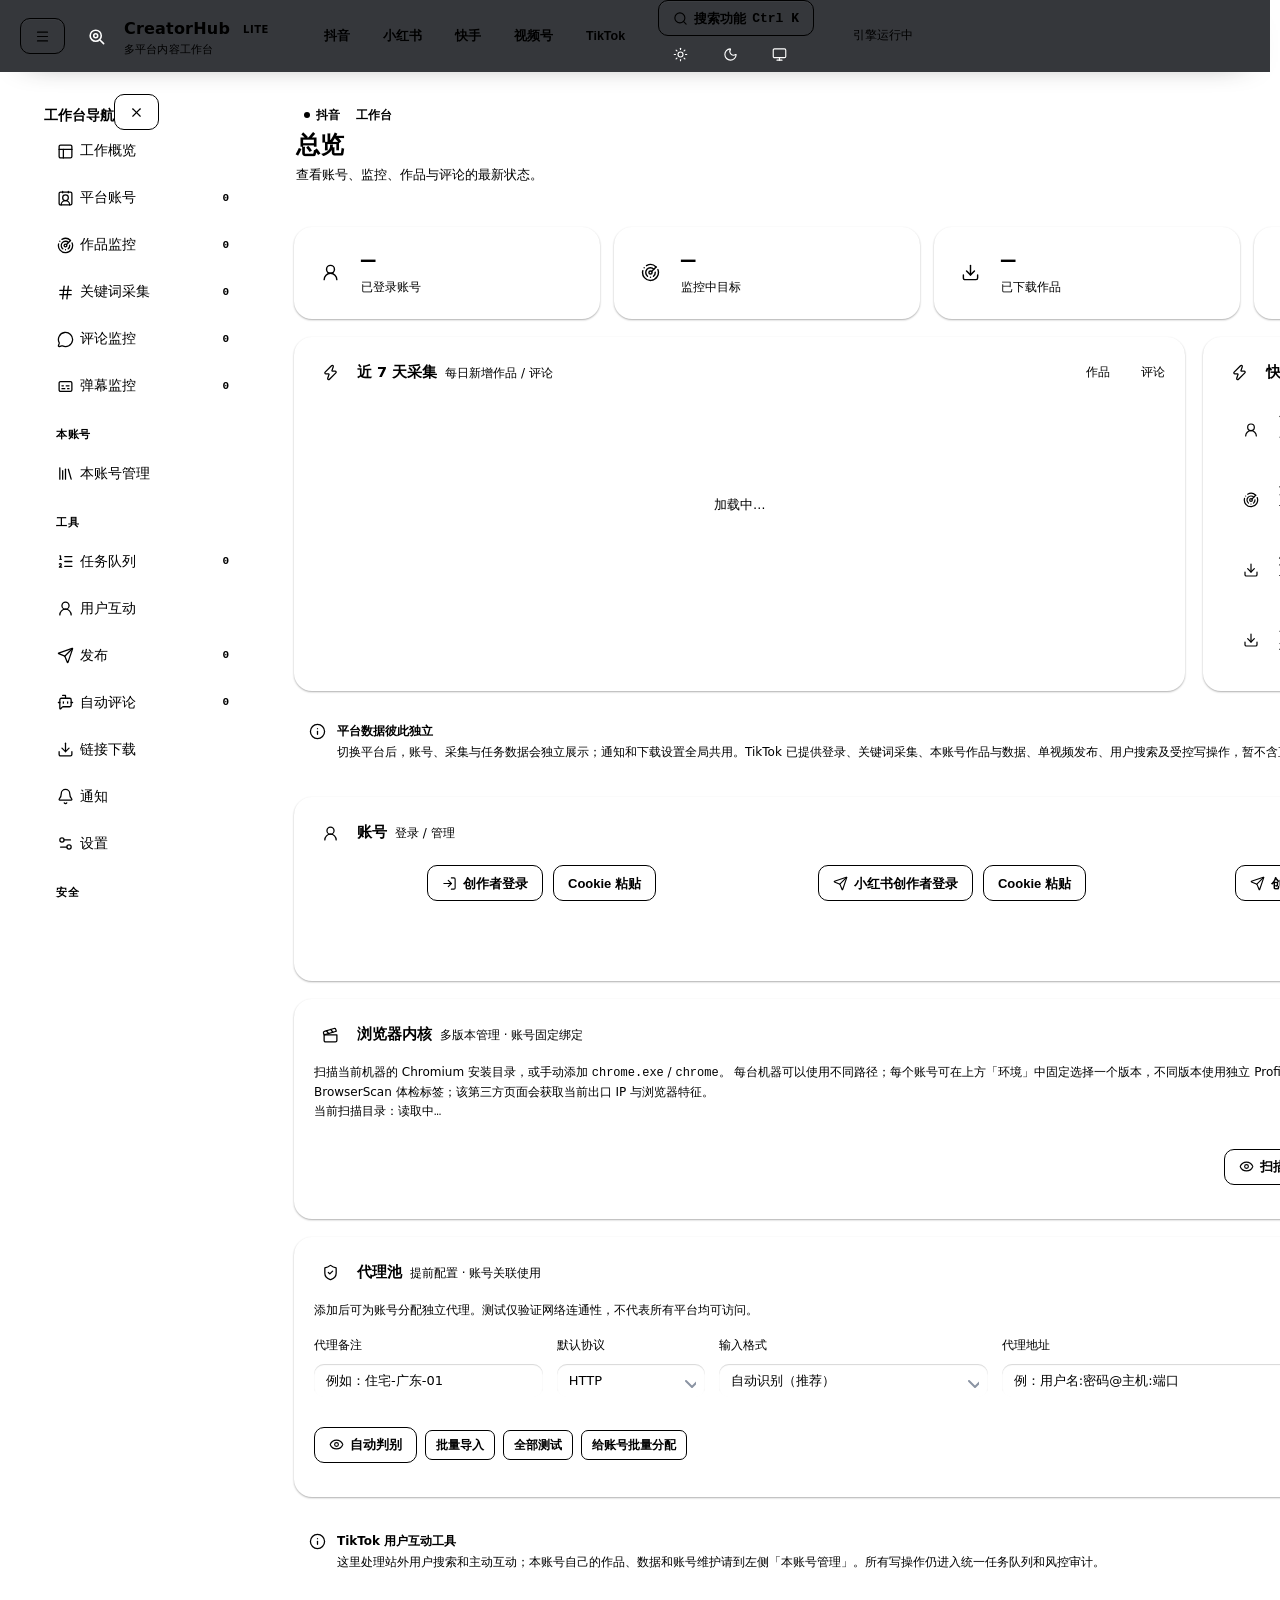
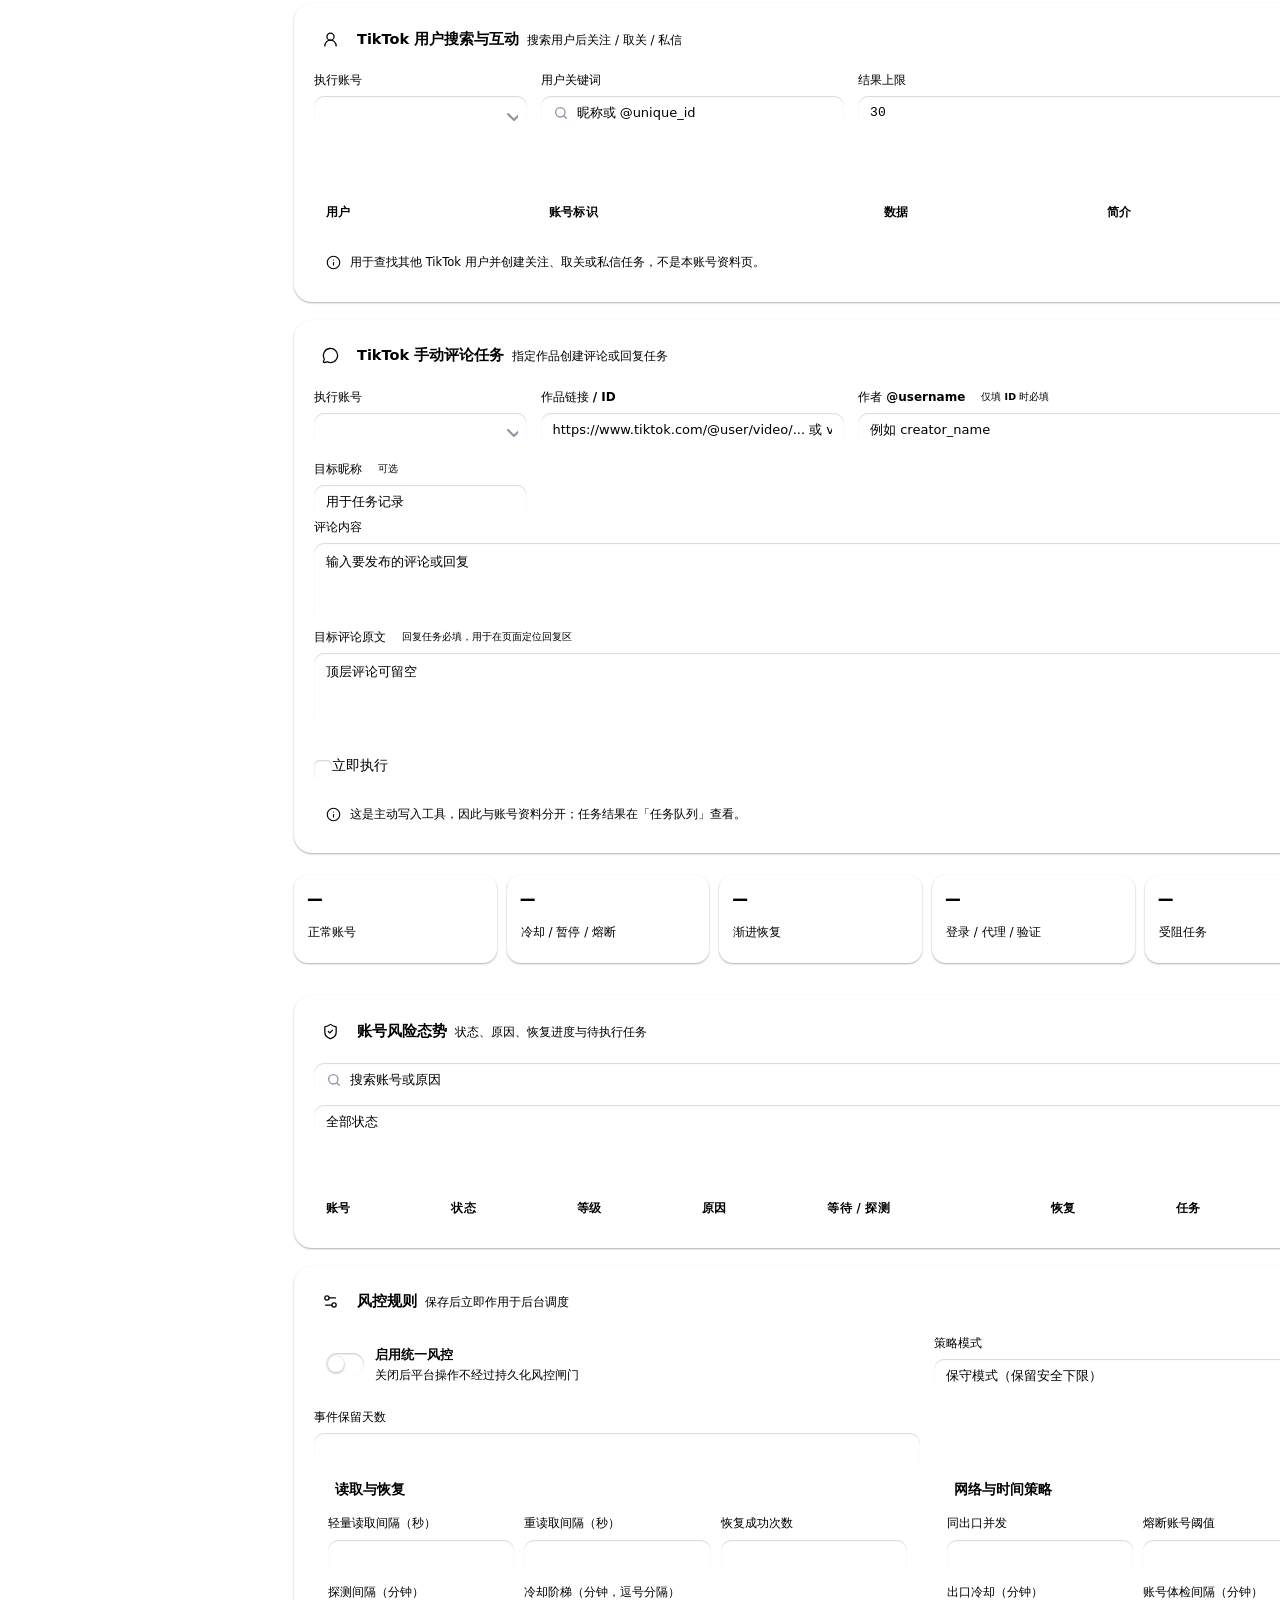
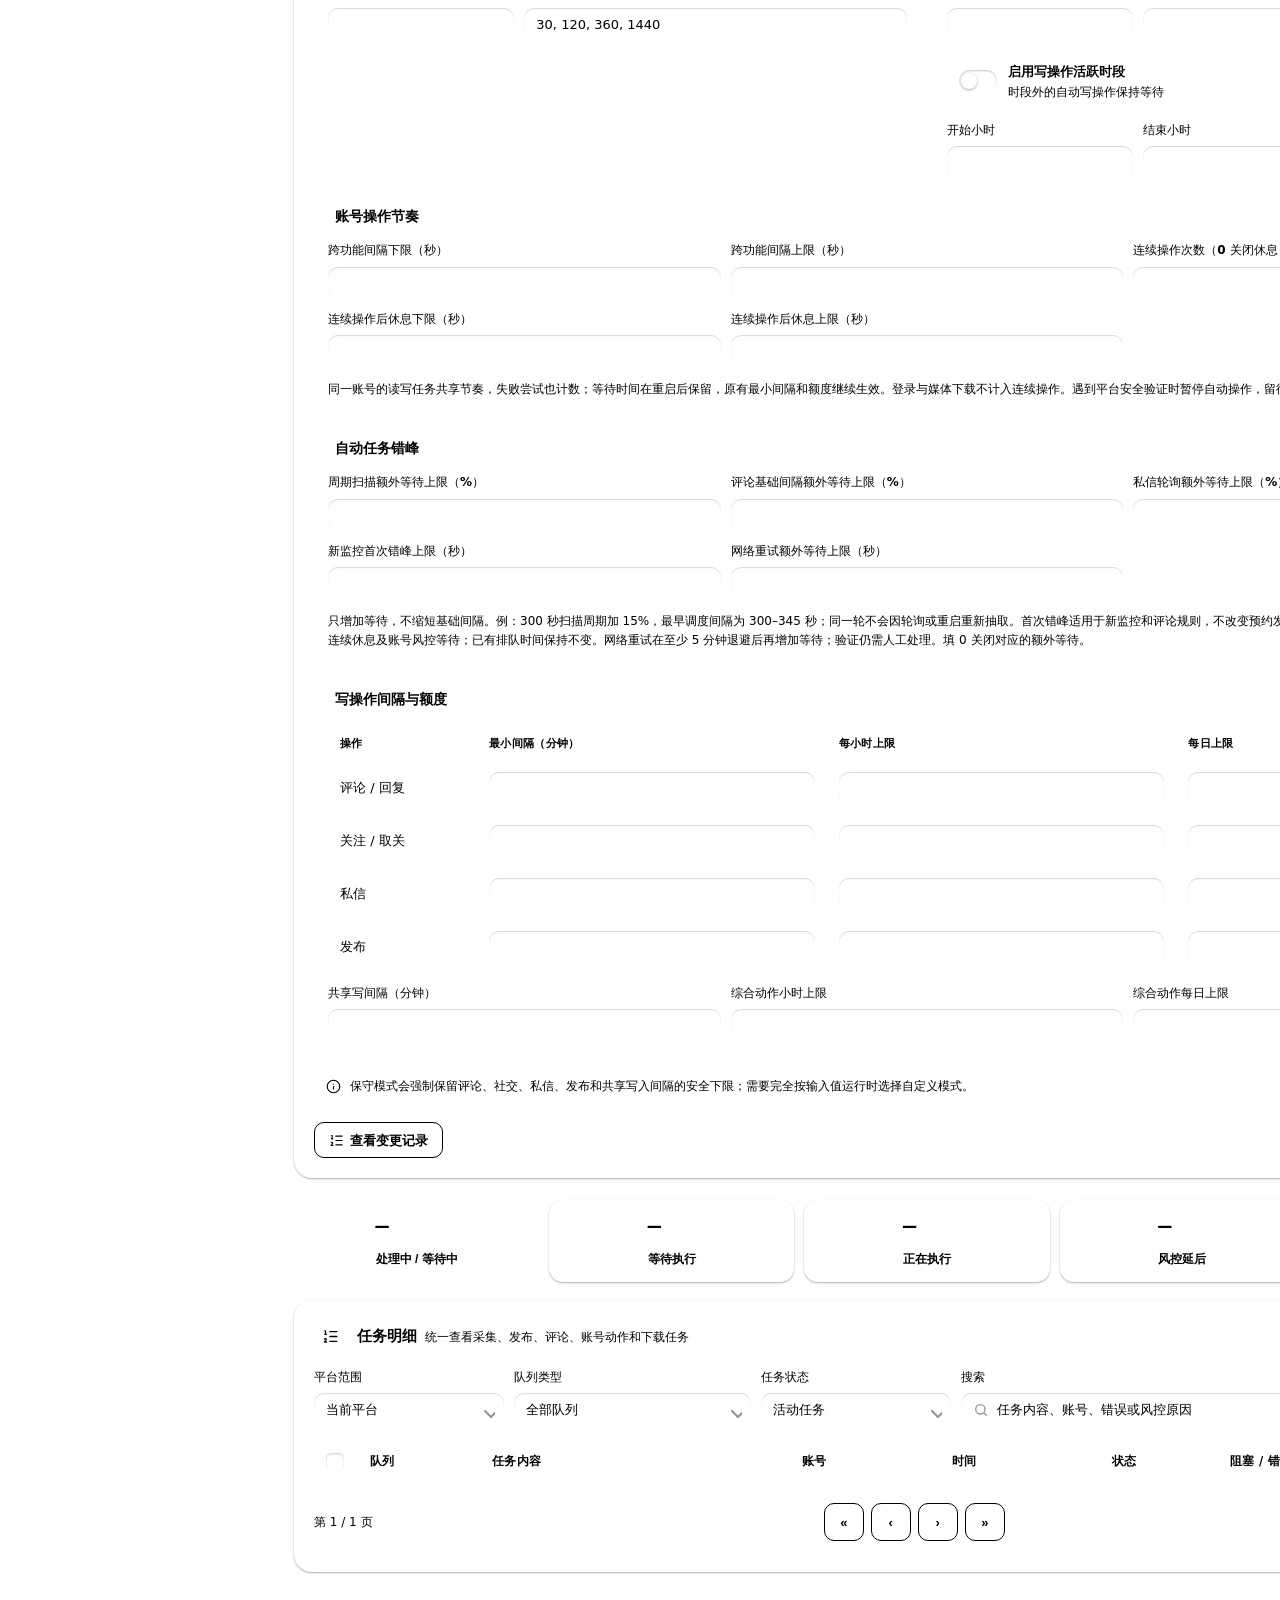
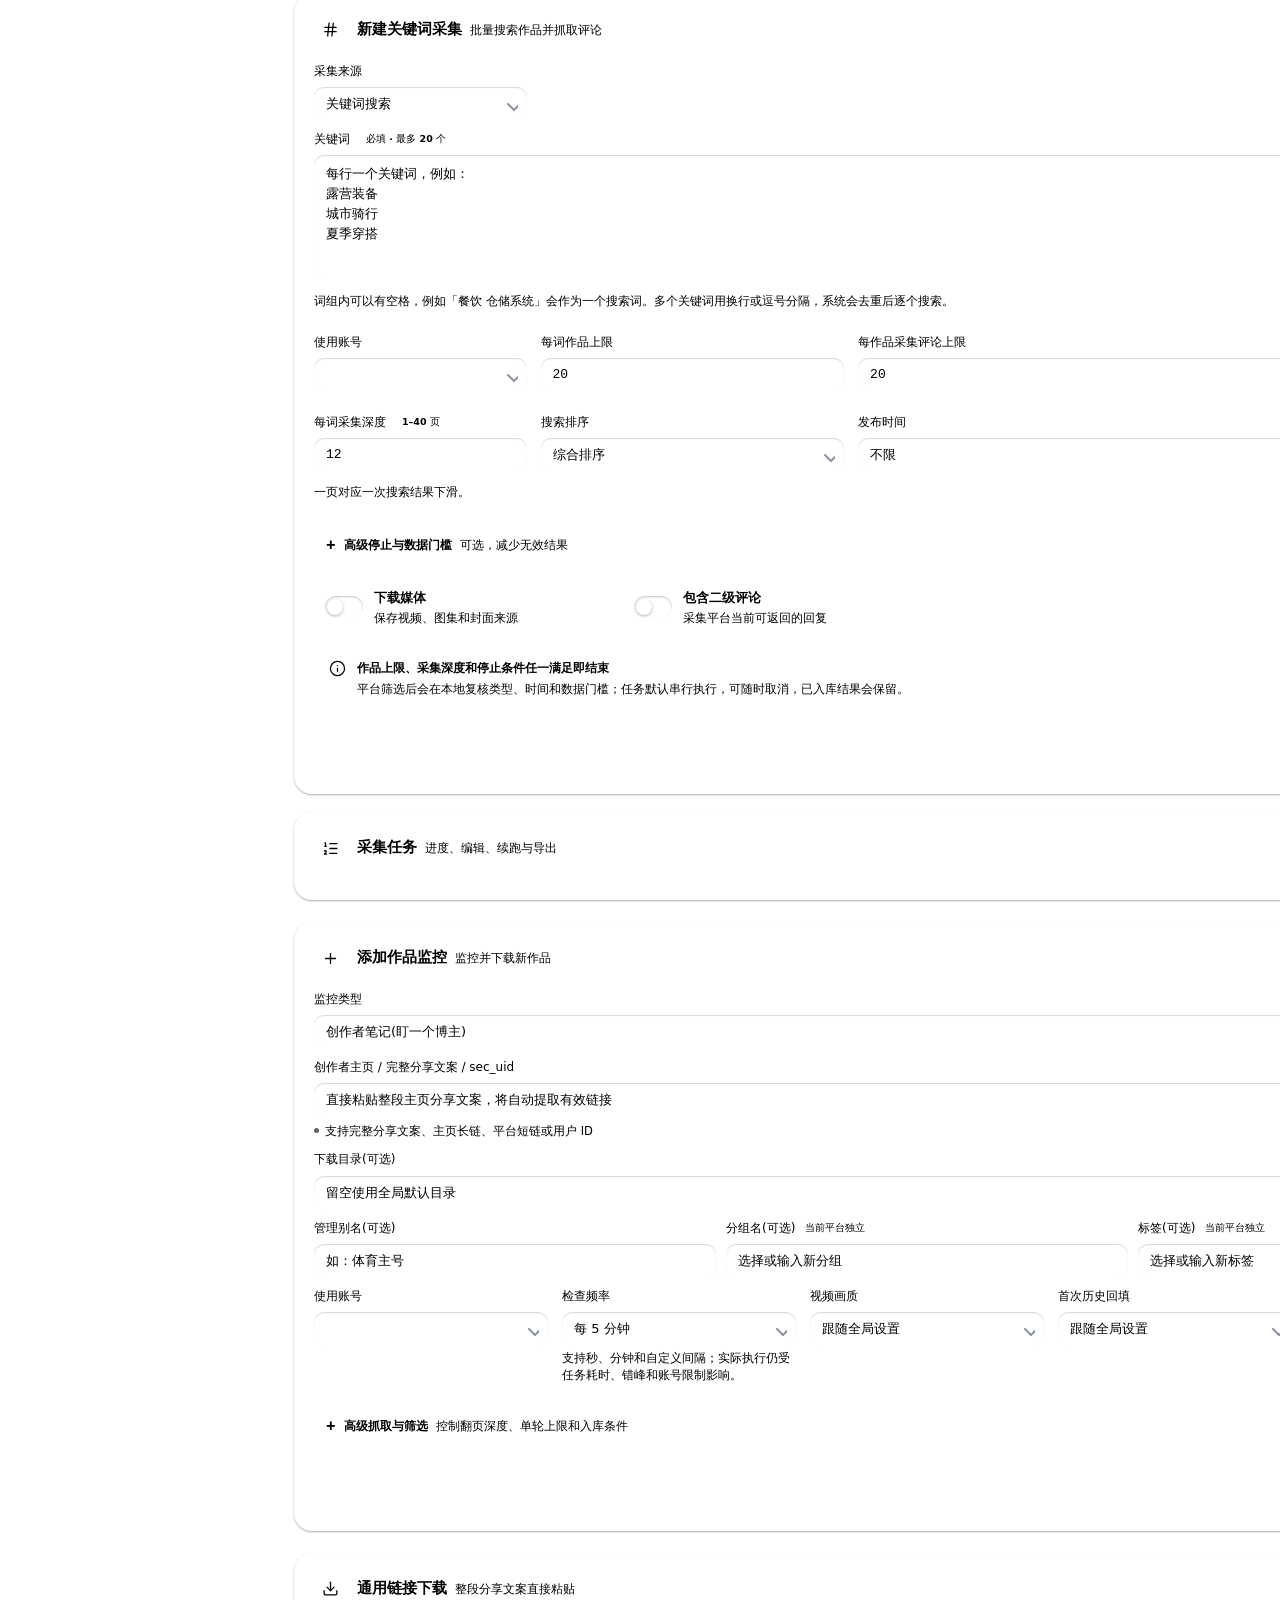
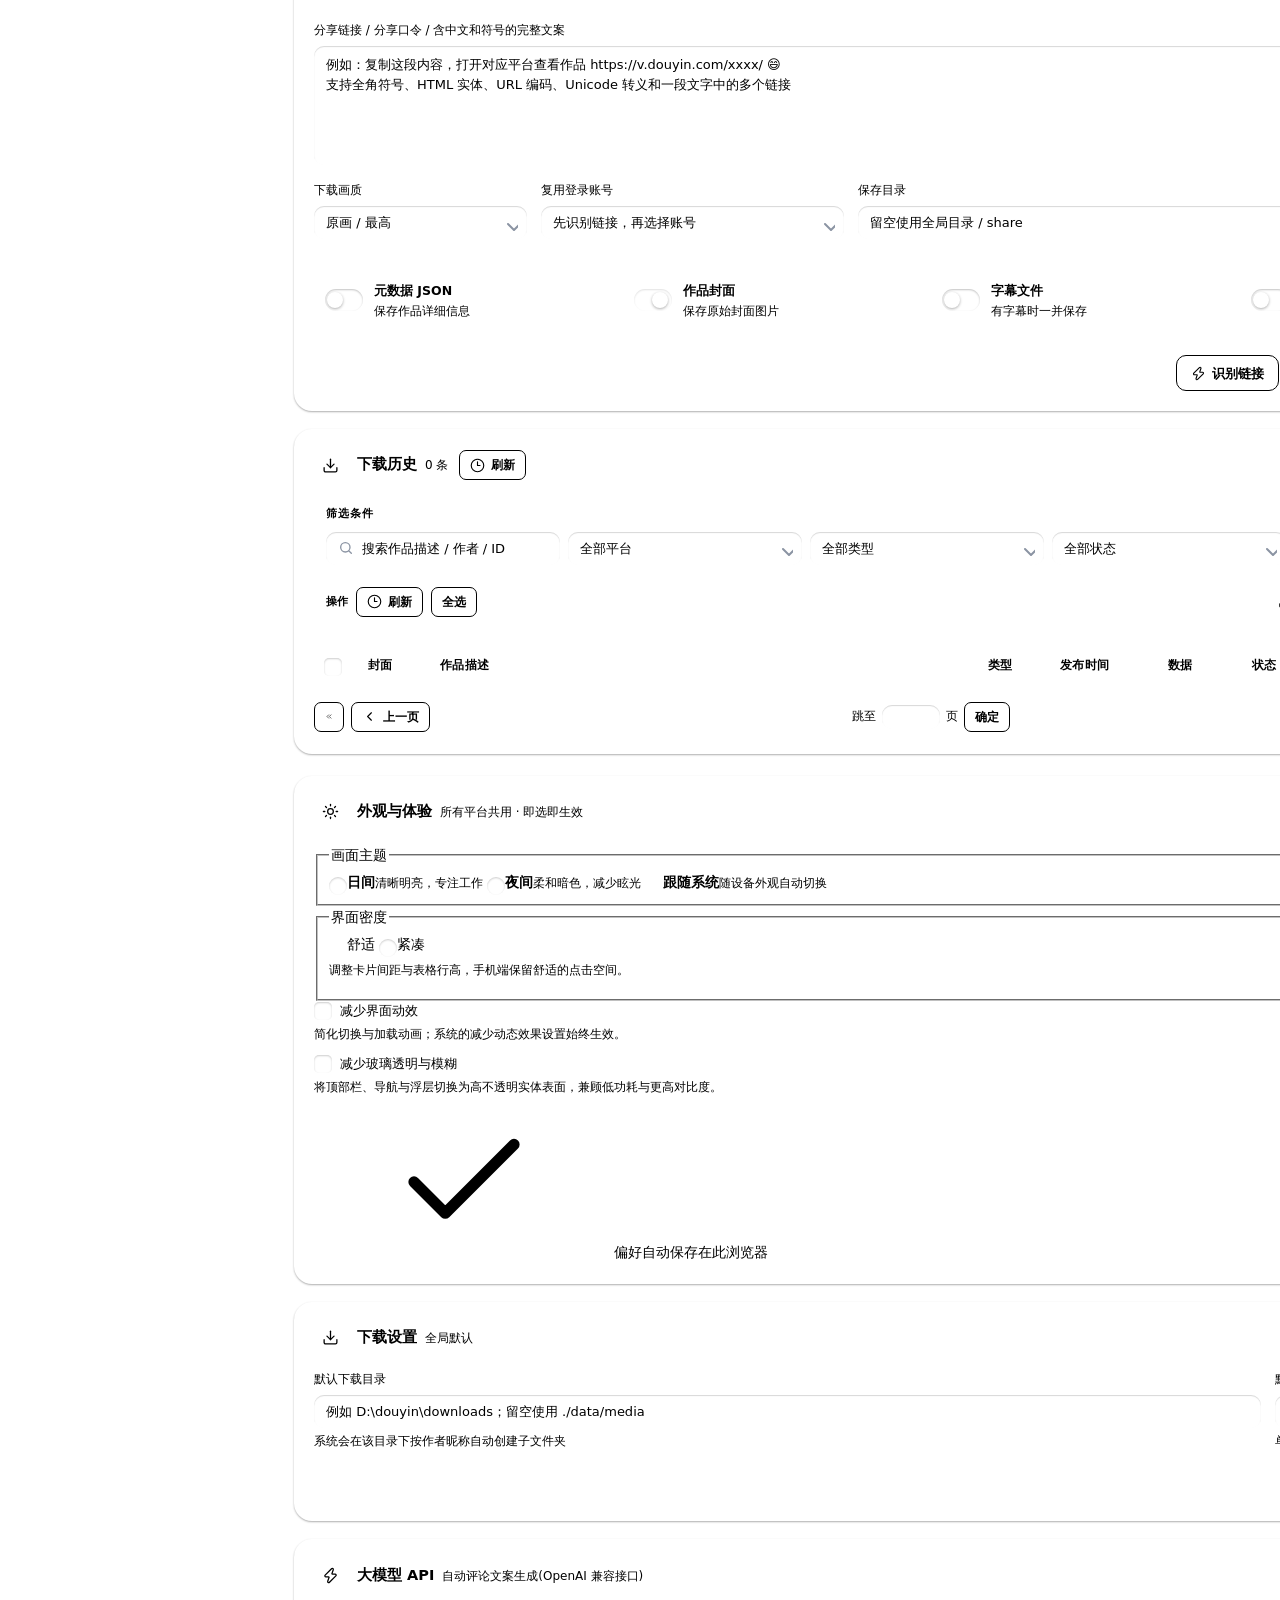
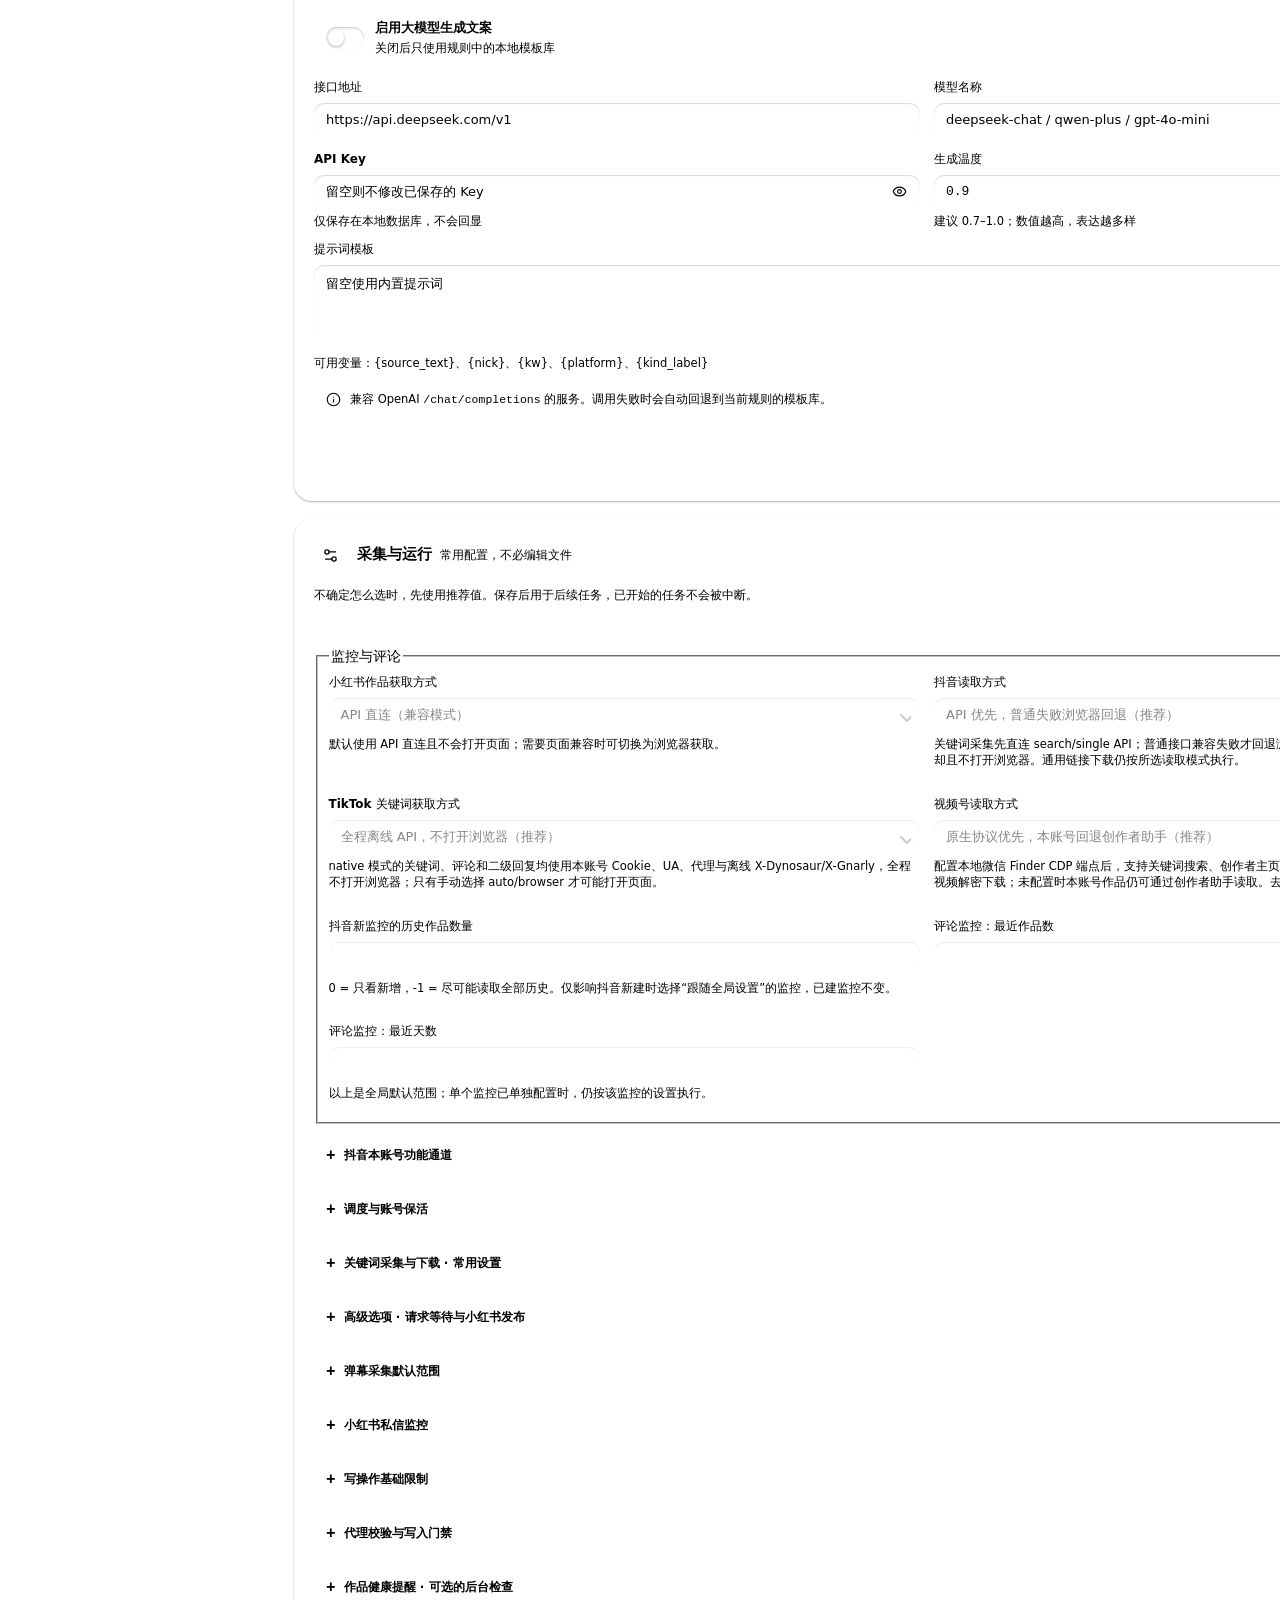
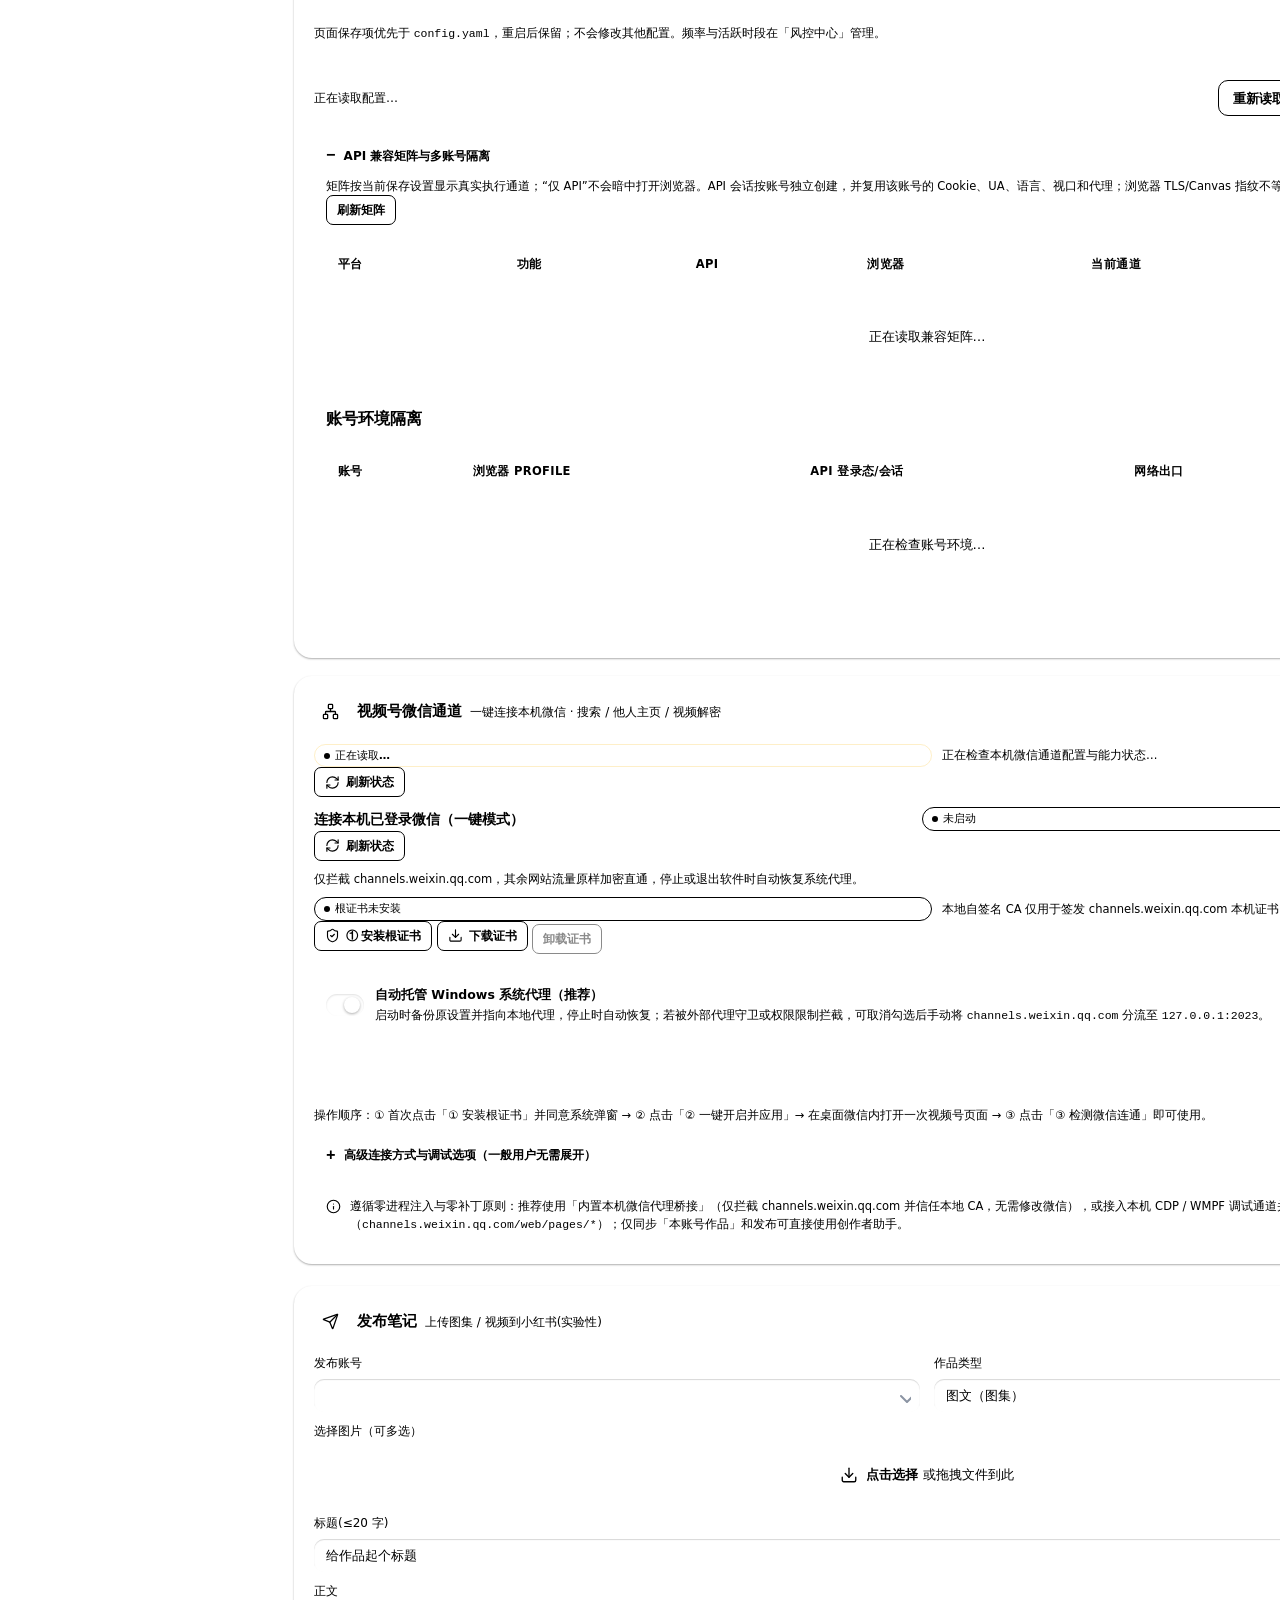
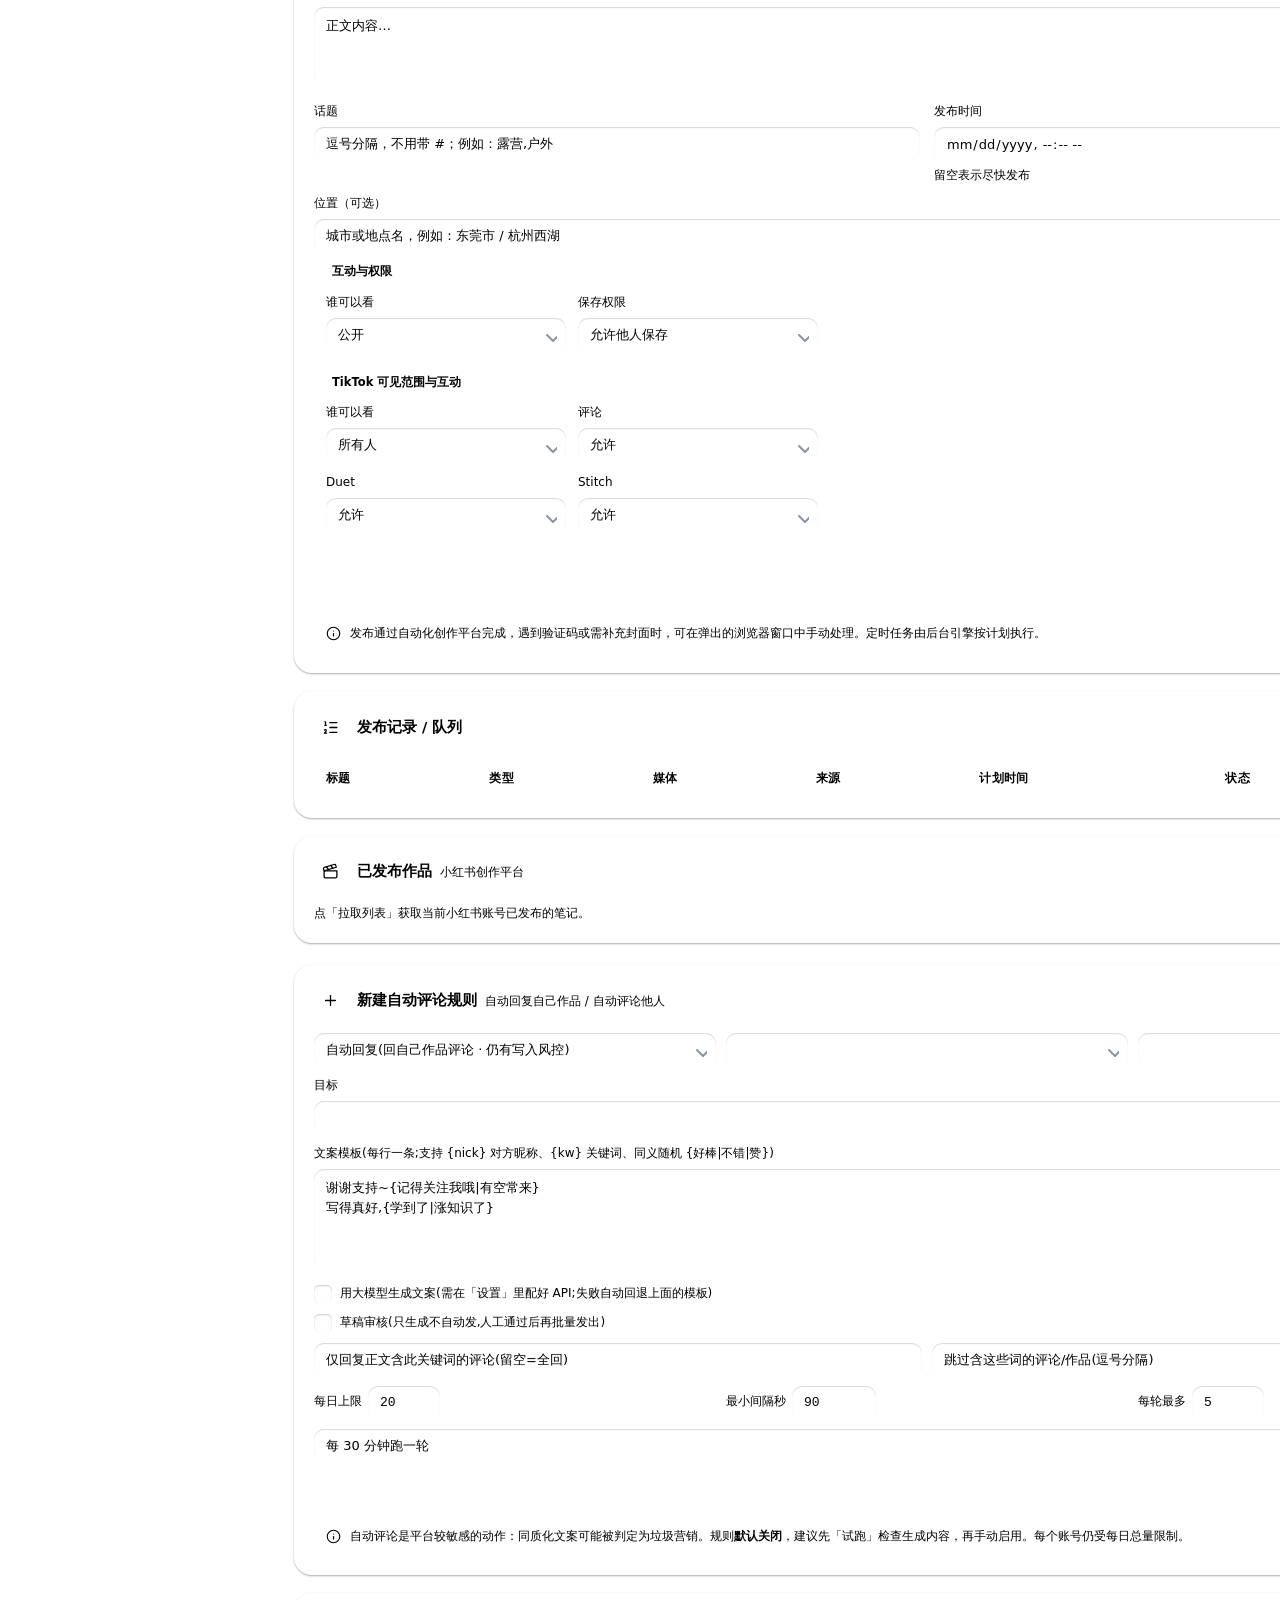
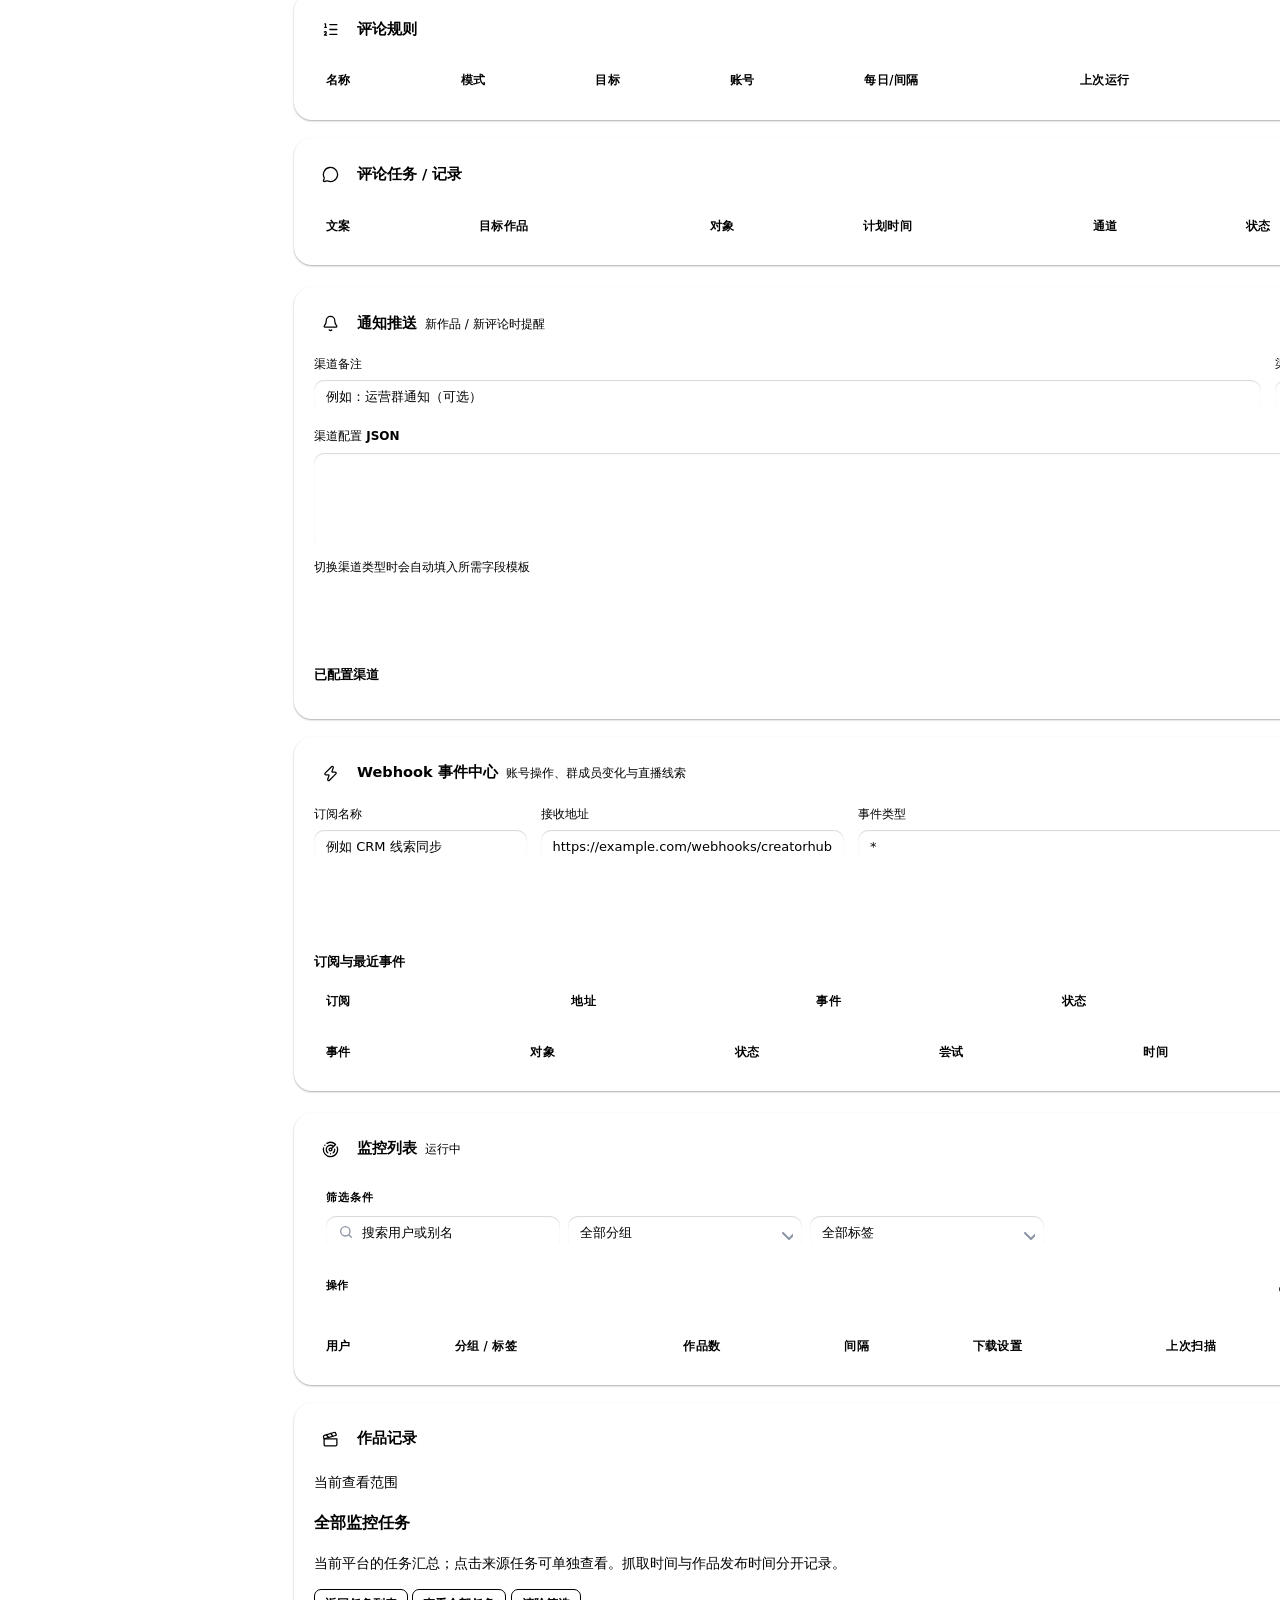
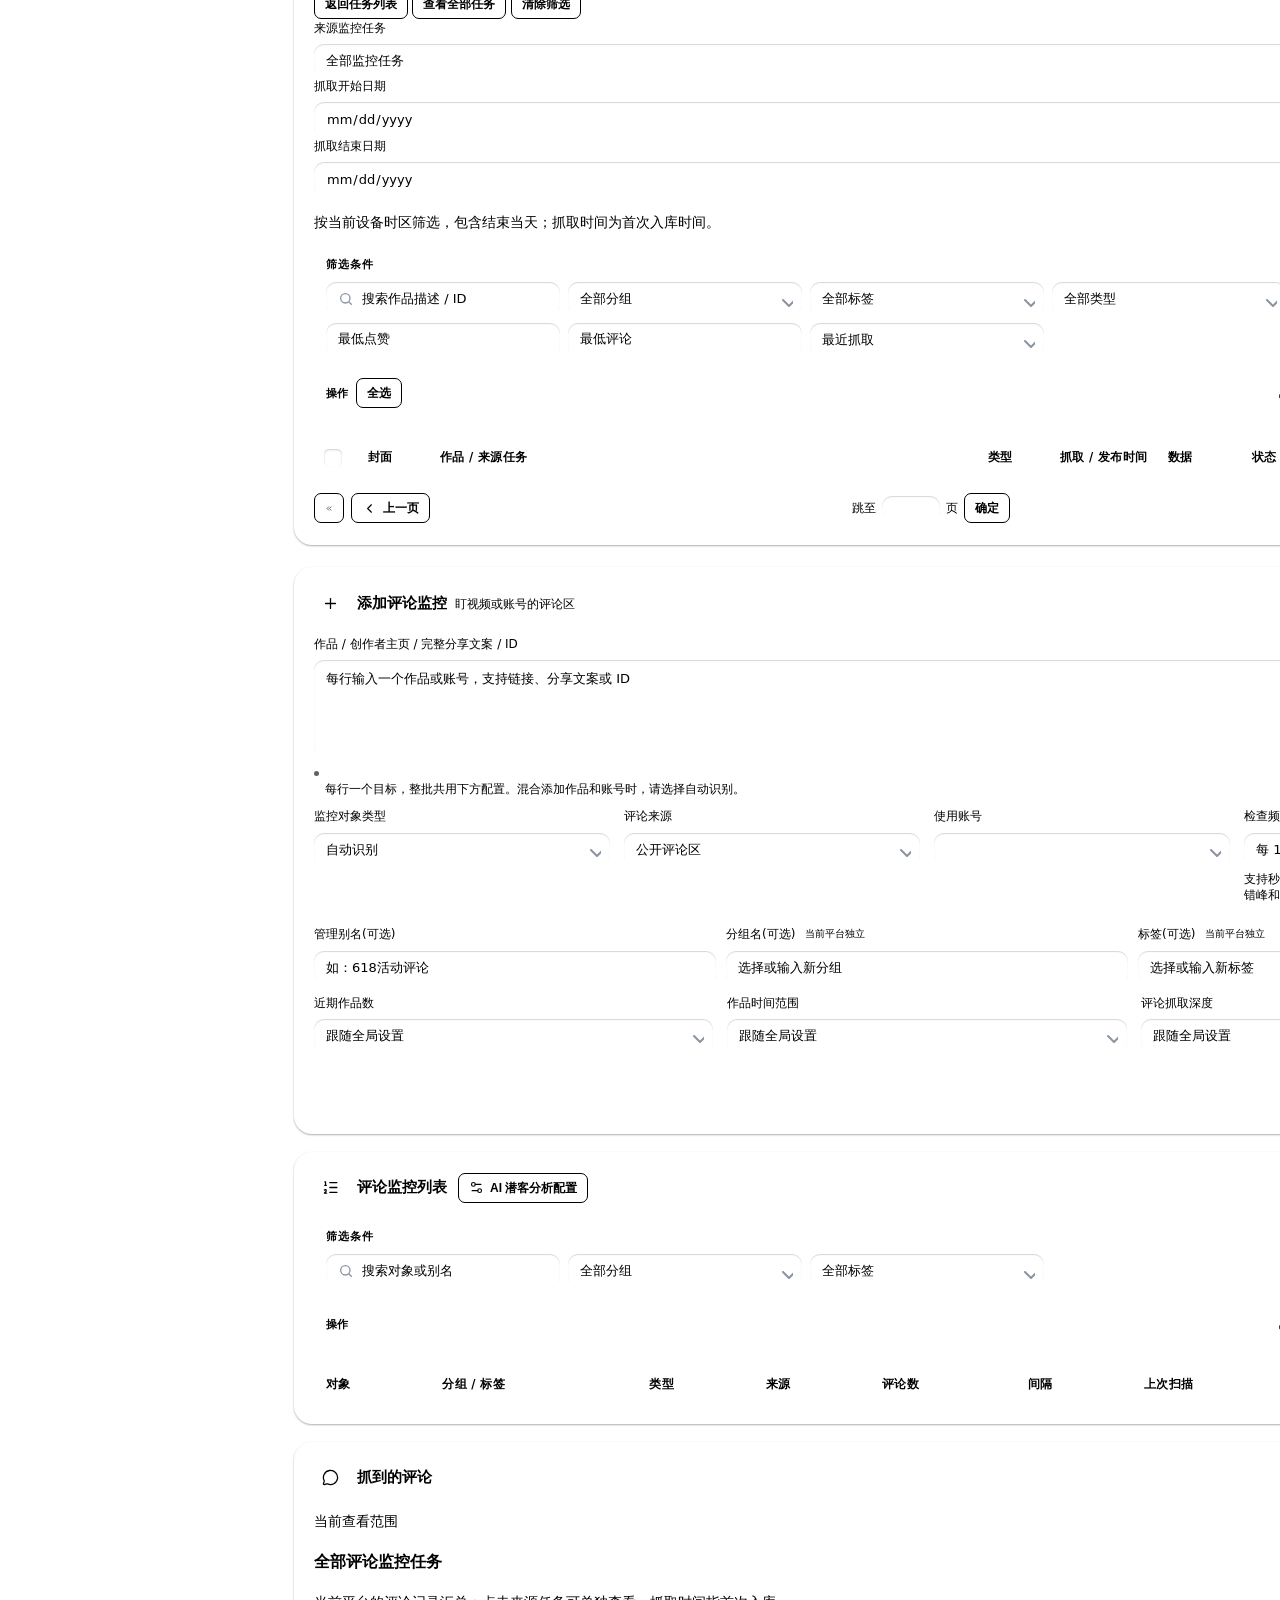
==== commit c04e5719: "关键词采集结果支持作品评论监控" ====
--- a/app/web/index.html
+++ b/app/web/index.html
@@ -2306,12 +2306,12 @@
         <div class="form-field" id="col-keywords-wrap">
           <label for="col-keywords">关键词 <span class="field-scope">必填 · 最多 20 个</span></label>
           <textarea id="col-keywords" rows="5" placeholder="每行一个关键词，例如：&#10;露营装备&#10;城市骑行&#10;夏季穿搭" aria-describedby="col-keywords-help"></textarea>
-          <p class="hint" id="col-keywords-help">支持换行或逗号分隔；任务会按关键词逐个执行并自动去重。</p>
+          <p class="hint" id="col-keywords-help">词组内可以有空格，例如「餐饮 仓储系统」会作为一个搜索词。多个关键词用换行或逗号分隔，系统会去重后逐个搜索。</p>
         </div>
         <div class="form-grid cols-4">
           <div class="form-field" id="col-account-wrap"><label for="col-account">使用账号</label><select id="col-account" onchange="collectionAccountChanged()"></select></div>
           <div class="form-field"><label for="col-content-limit" id="col-content-limit-label">每词作品上限</label><input id="col-content-limit" type="number" min="1" max="100" value="20" inputmode="numeric"></div>
-          <div class="form-field"><label for="col-comment-limit">每作品评论上限</label><input id="col-comment-limit" type="number" min="0" max="200" value="20" inputmode="numeric"></div>
+          <div class="form-field"><label for="col-comment-limit">每作品采集评论上限</label><input id="col-comment-limit" type="number" min="0" max="200" value="20" inputmode="numeric"></div>
           <div class="form-field dy-only"><label for="col-quality">视频画质</label><select id="col-quality"><option value="highest">原画 / 最高</option><option value="1080">1080P</option><option value="720">720P</option><option value="540">540P</option><option value="lowest">最低省流</option></select></div>
         </div>
         <div class="form-grid cols-4 collection-filter-grid" aria-label="搜索深度与排序">
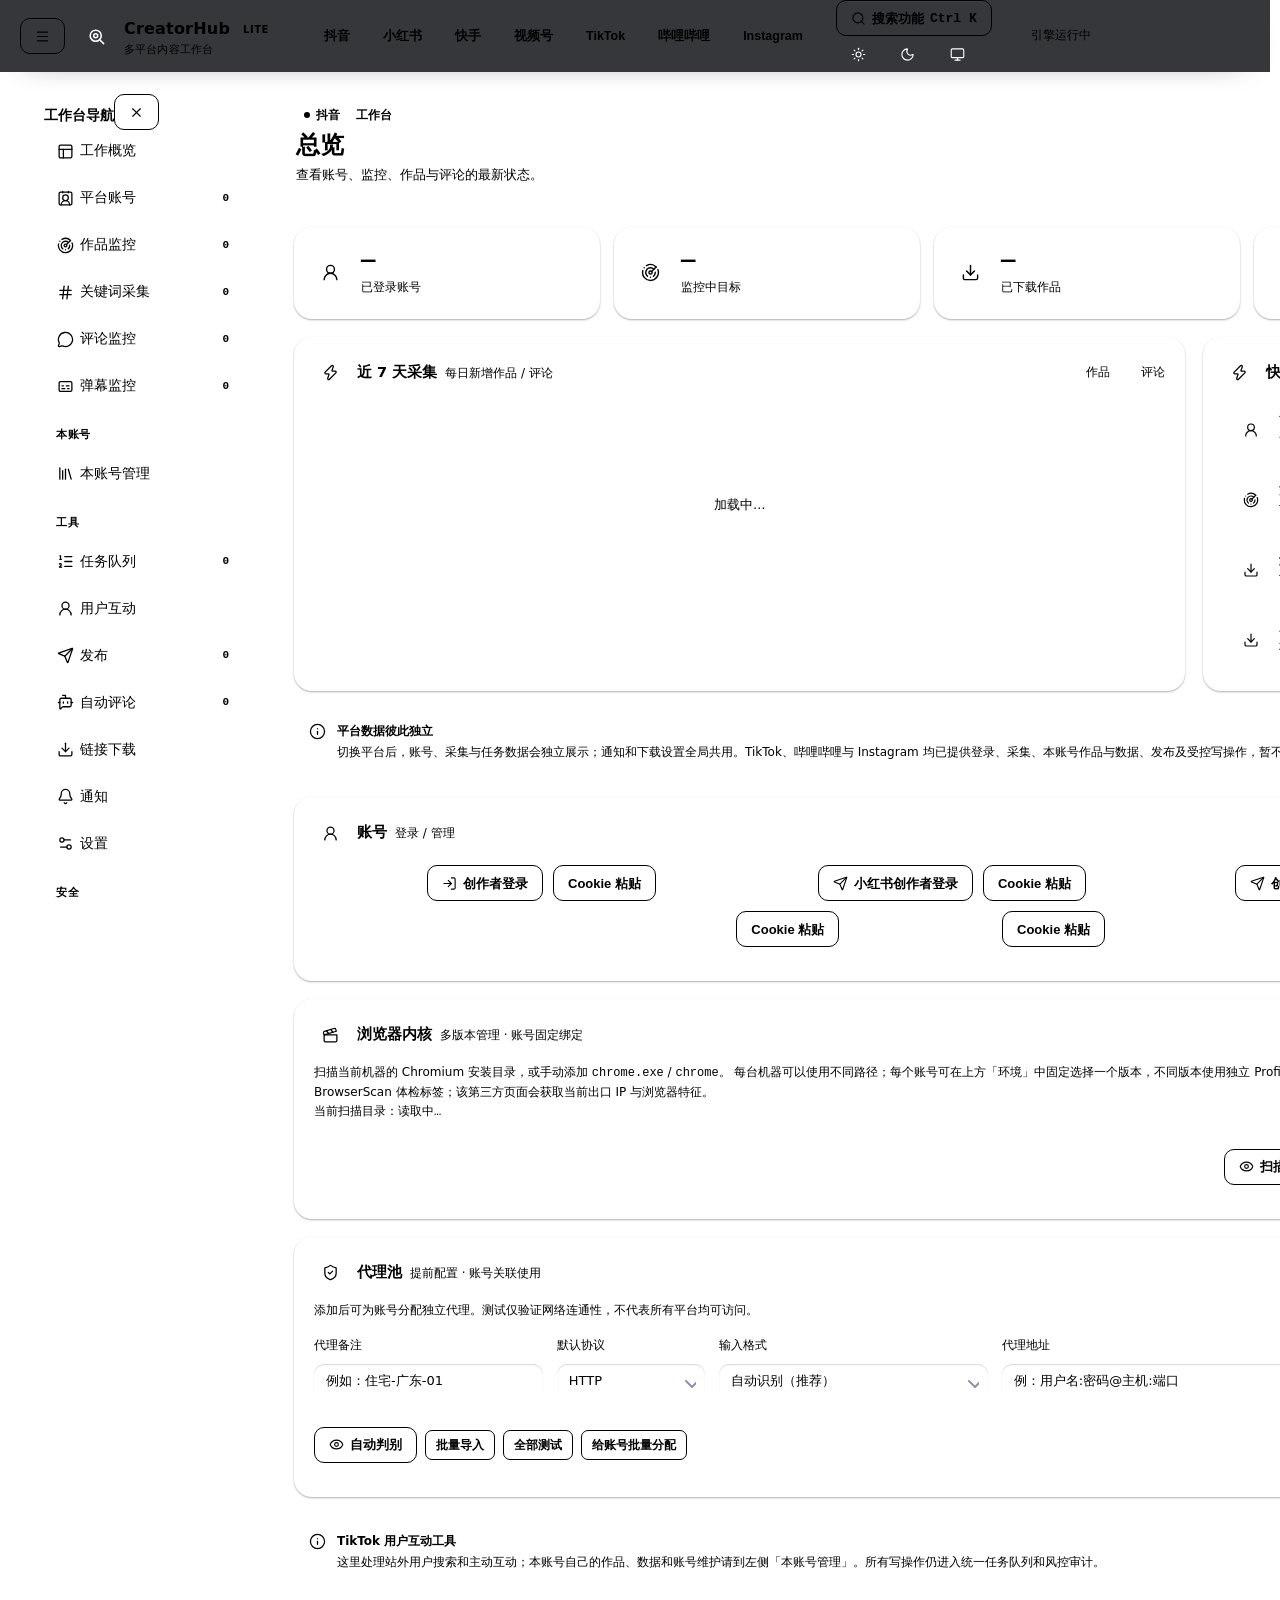
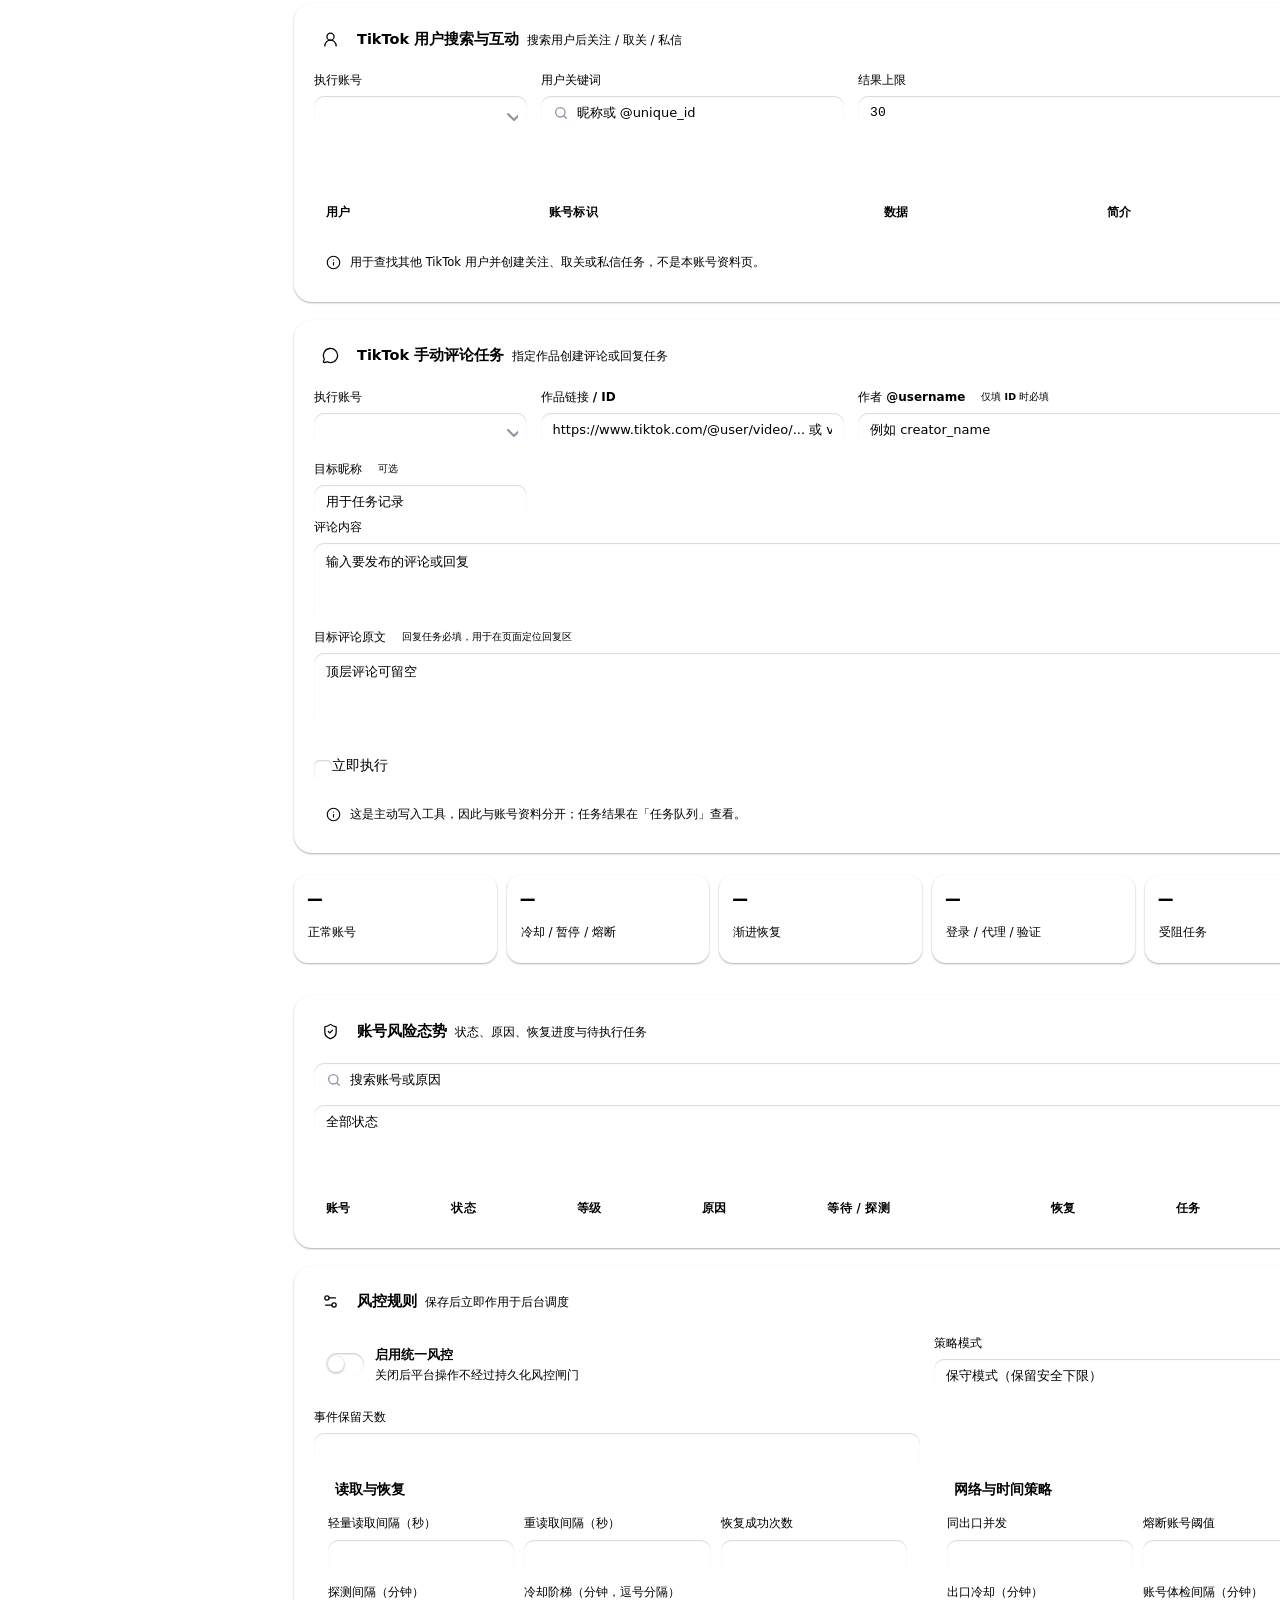
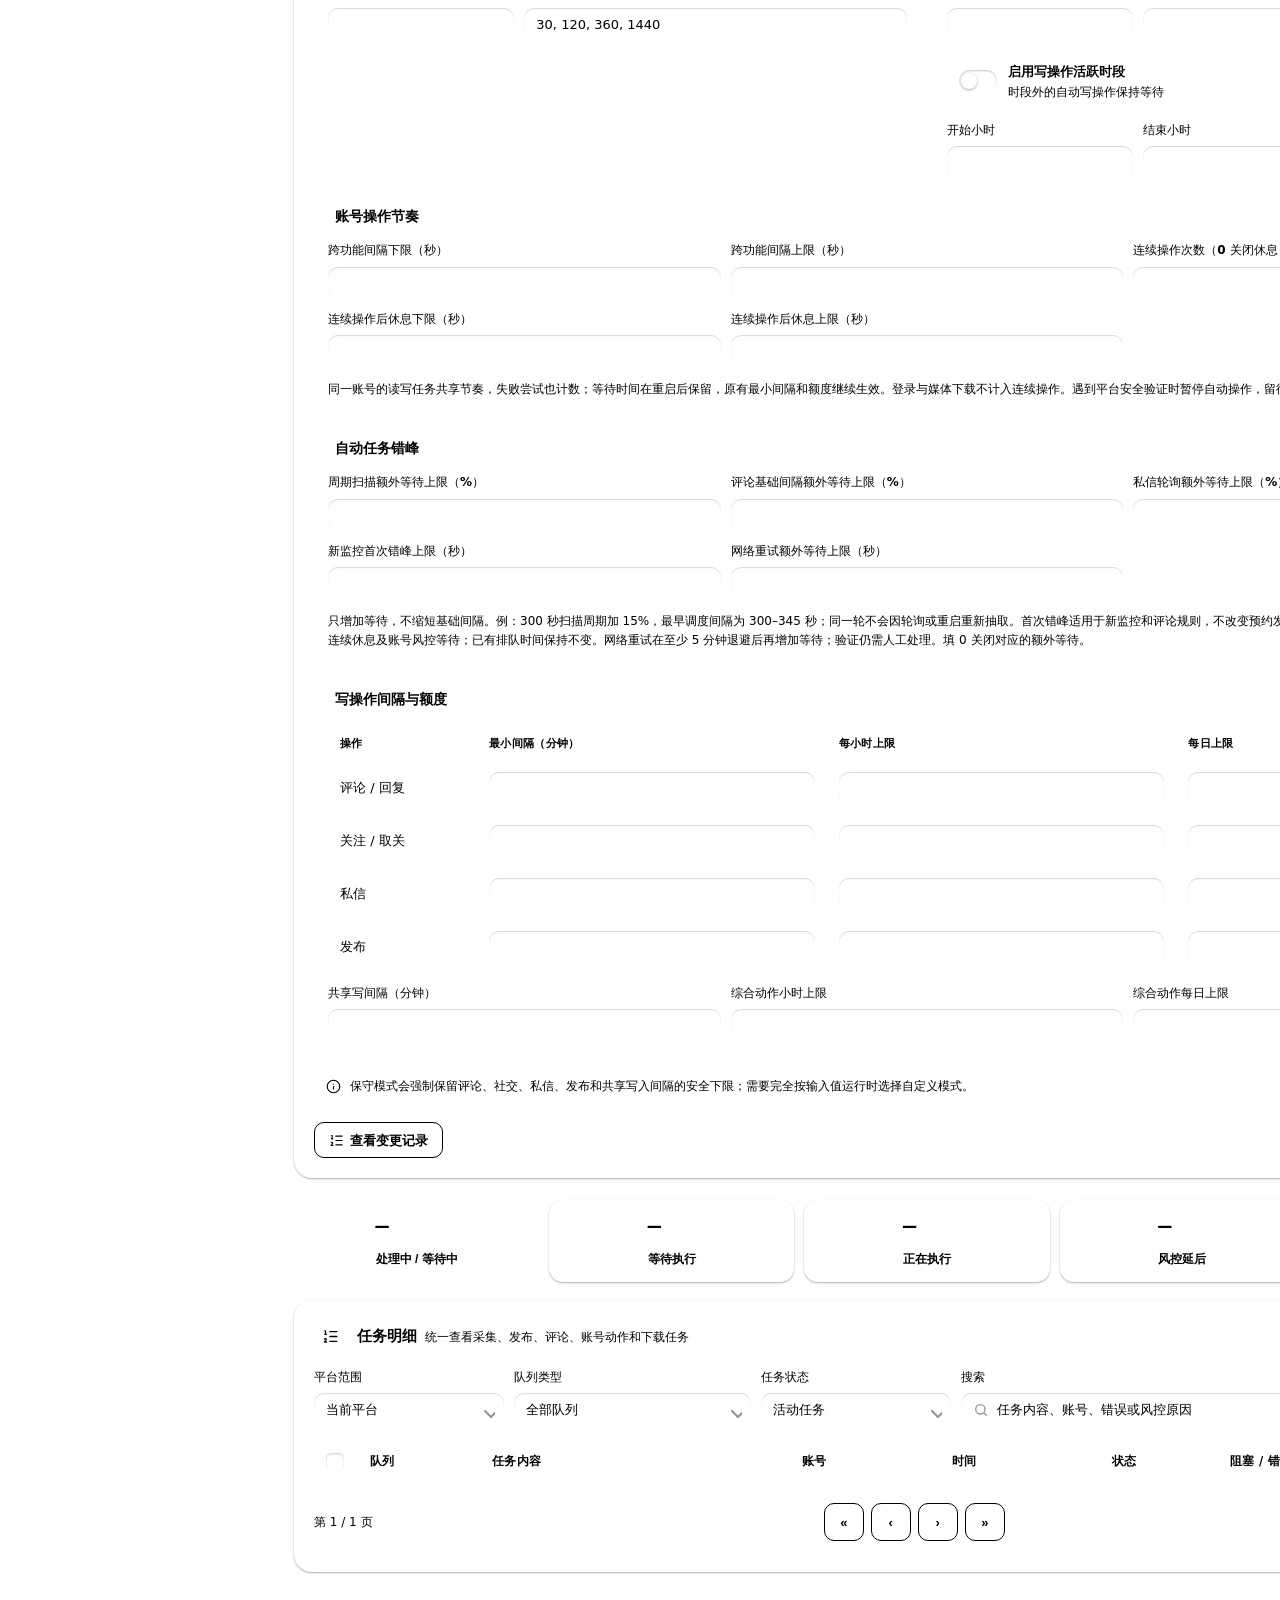
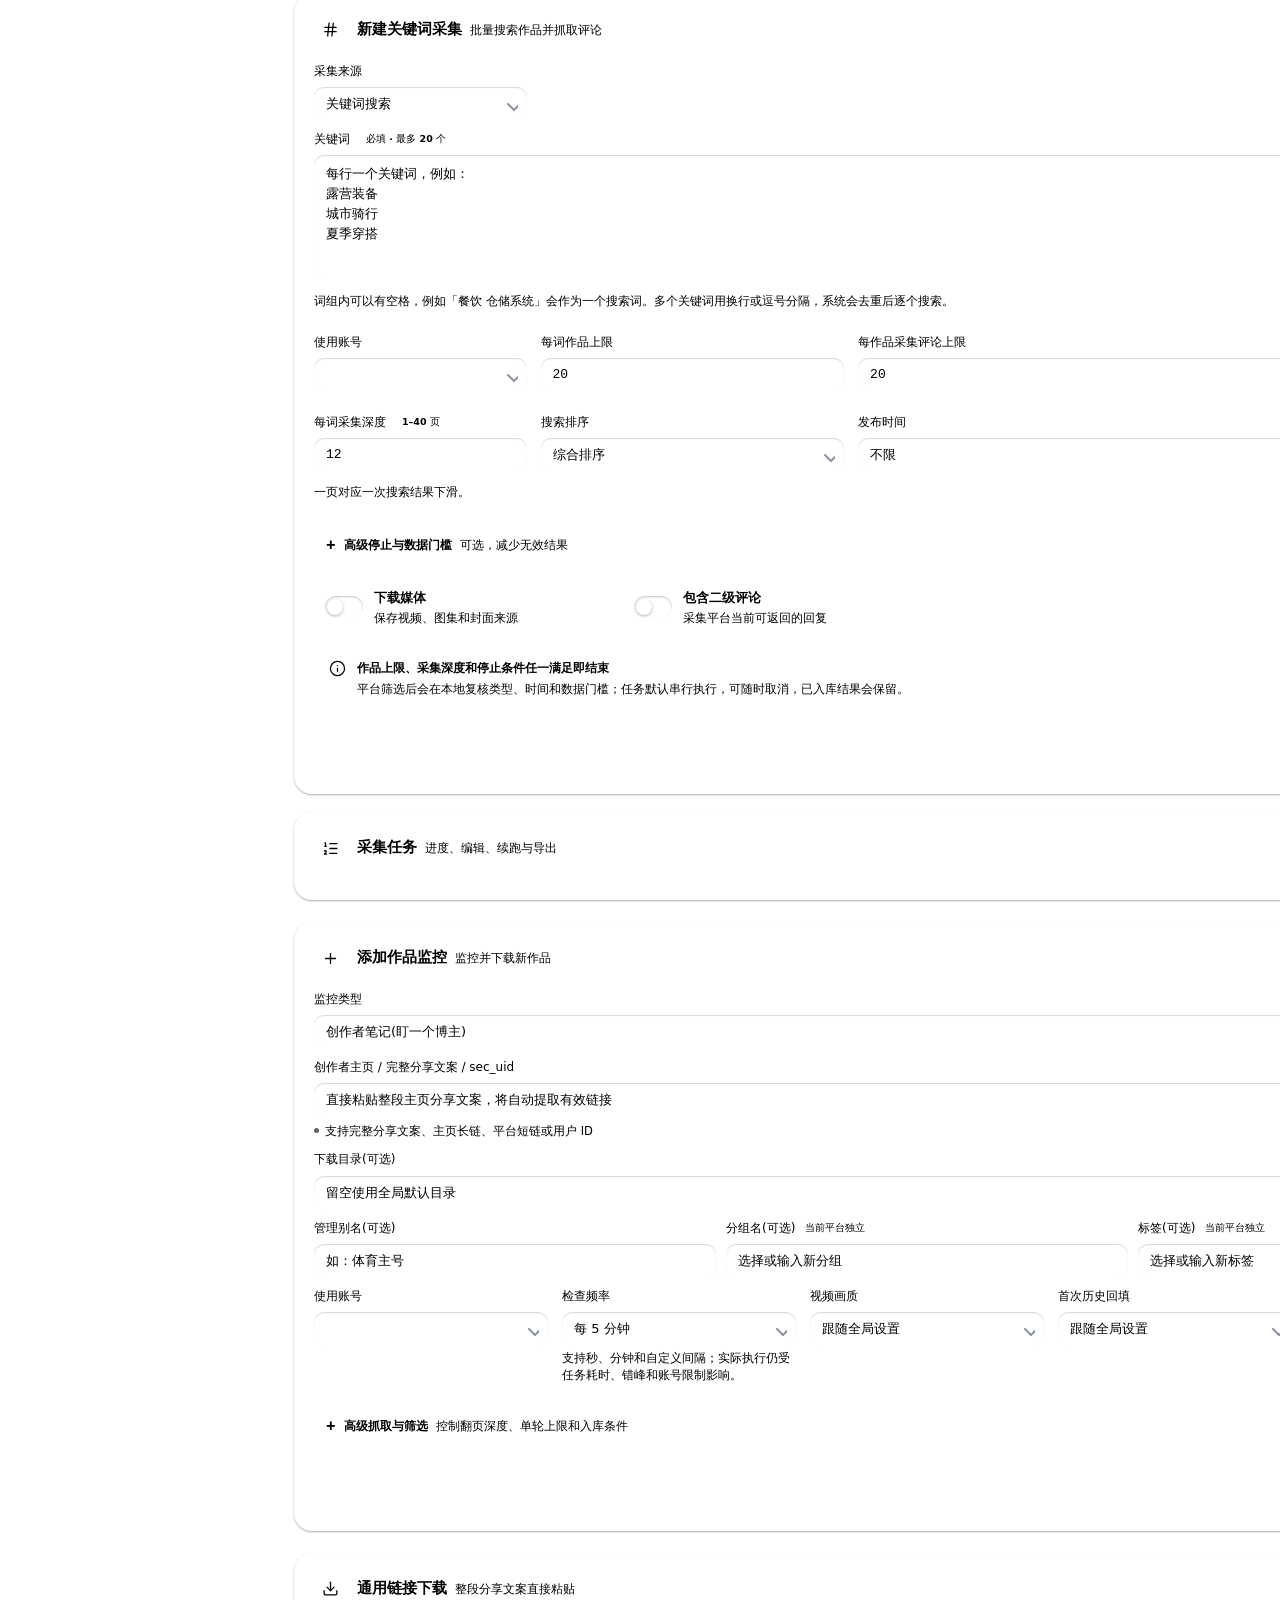
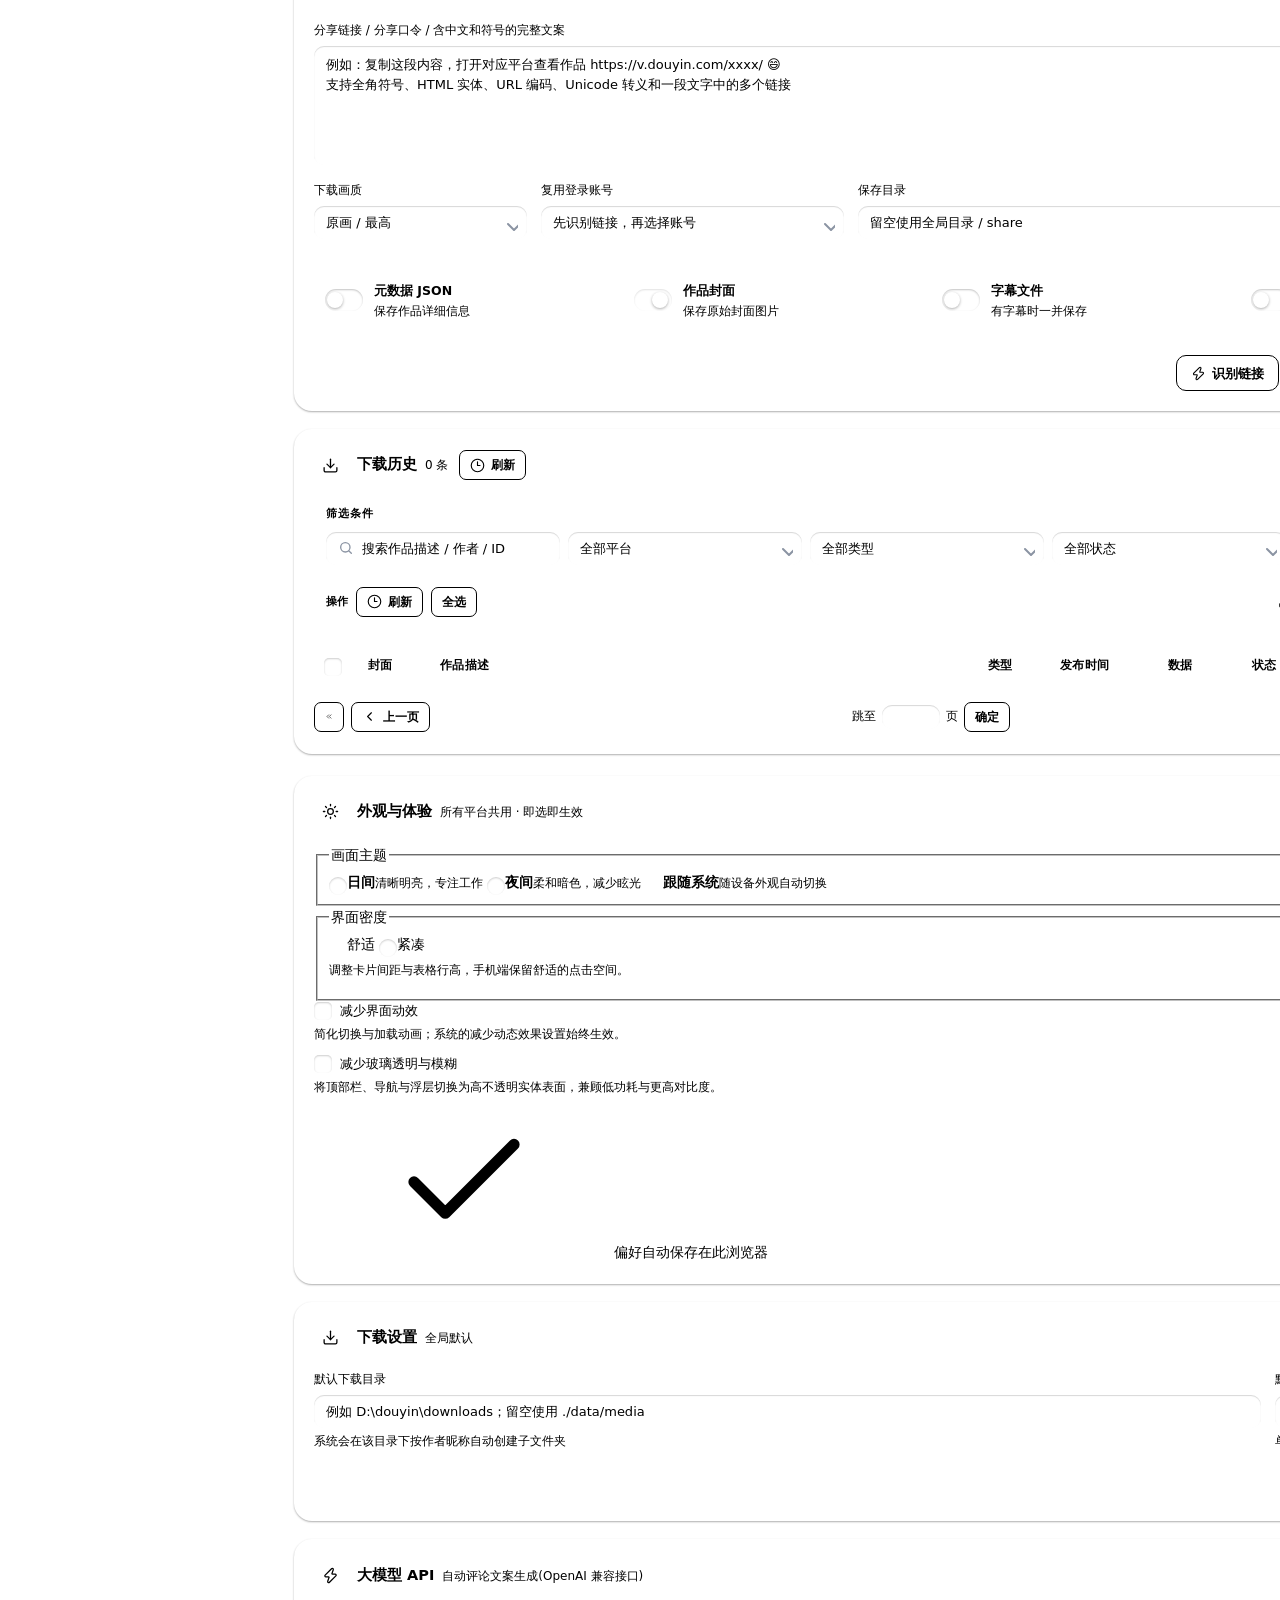
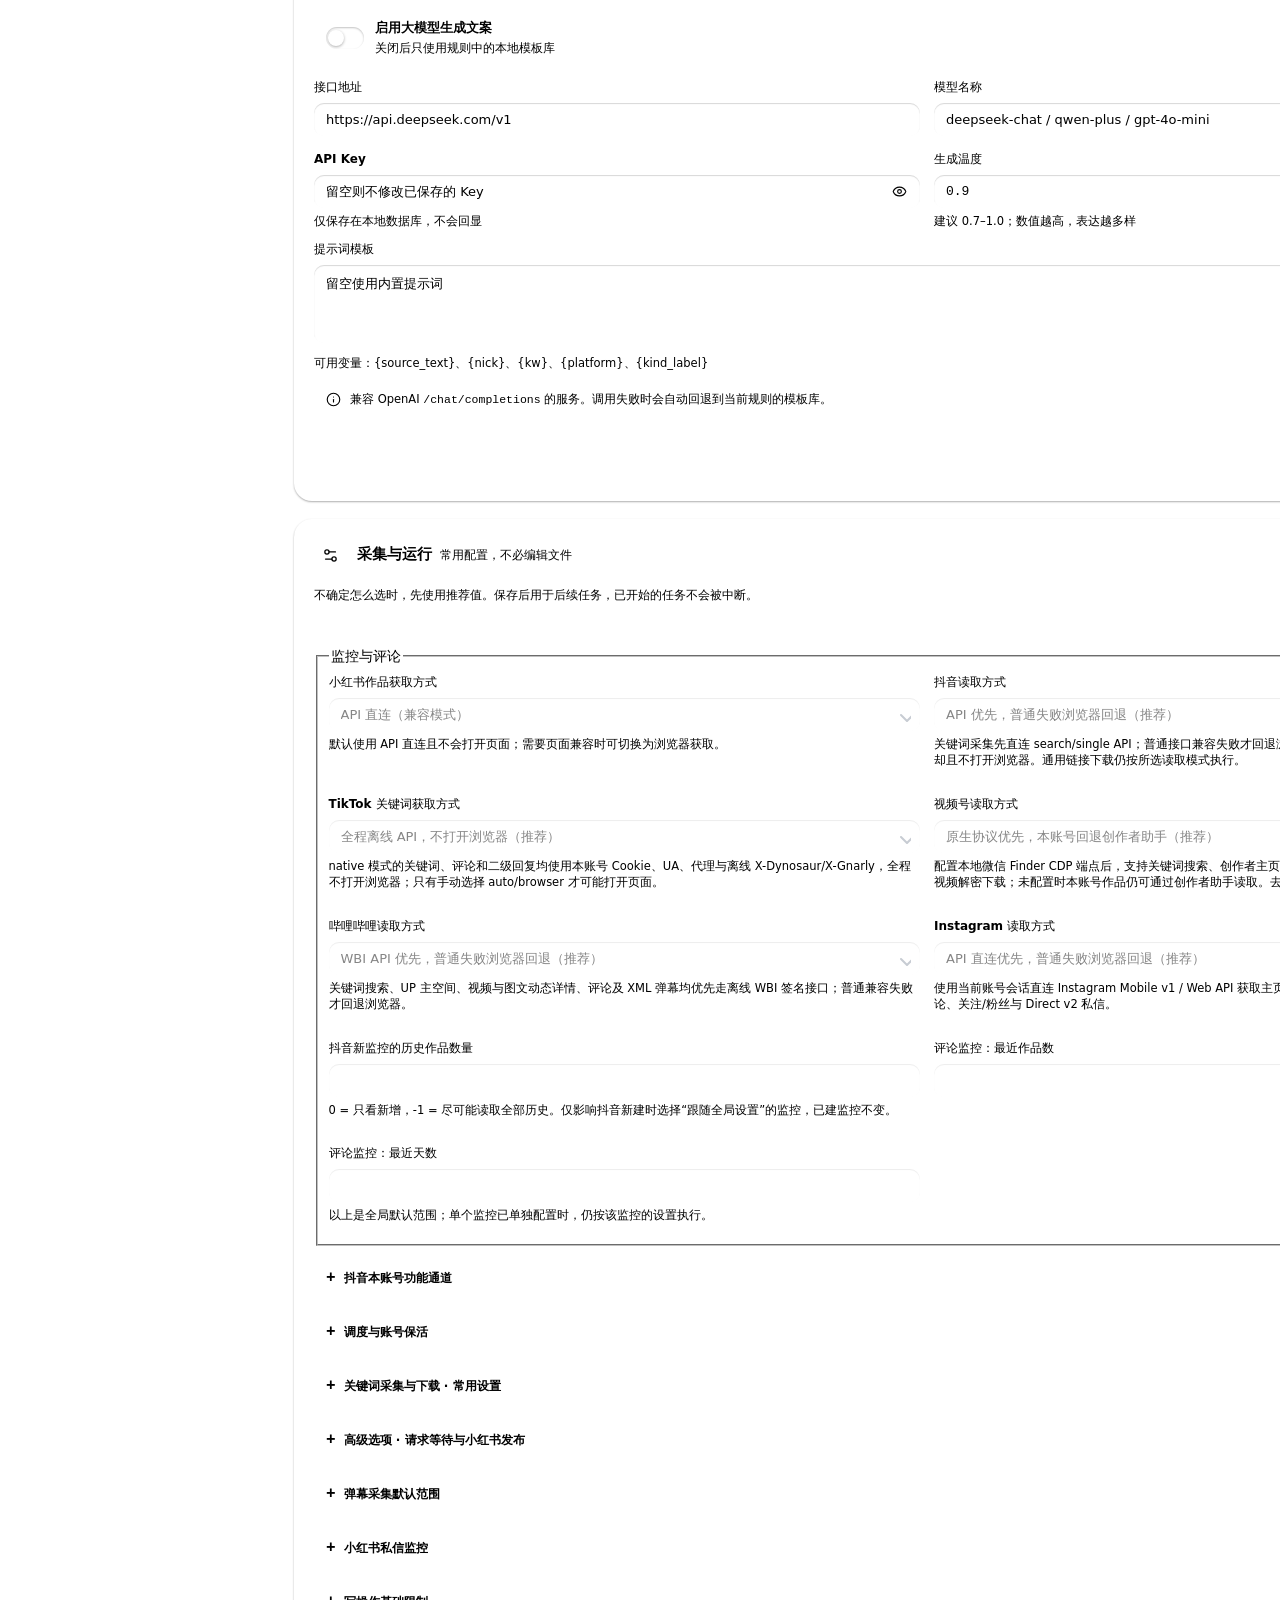
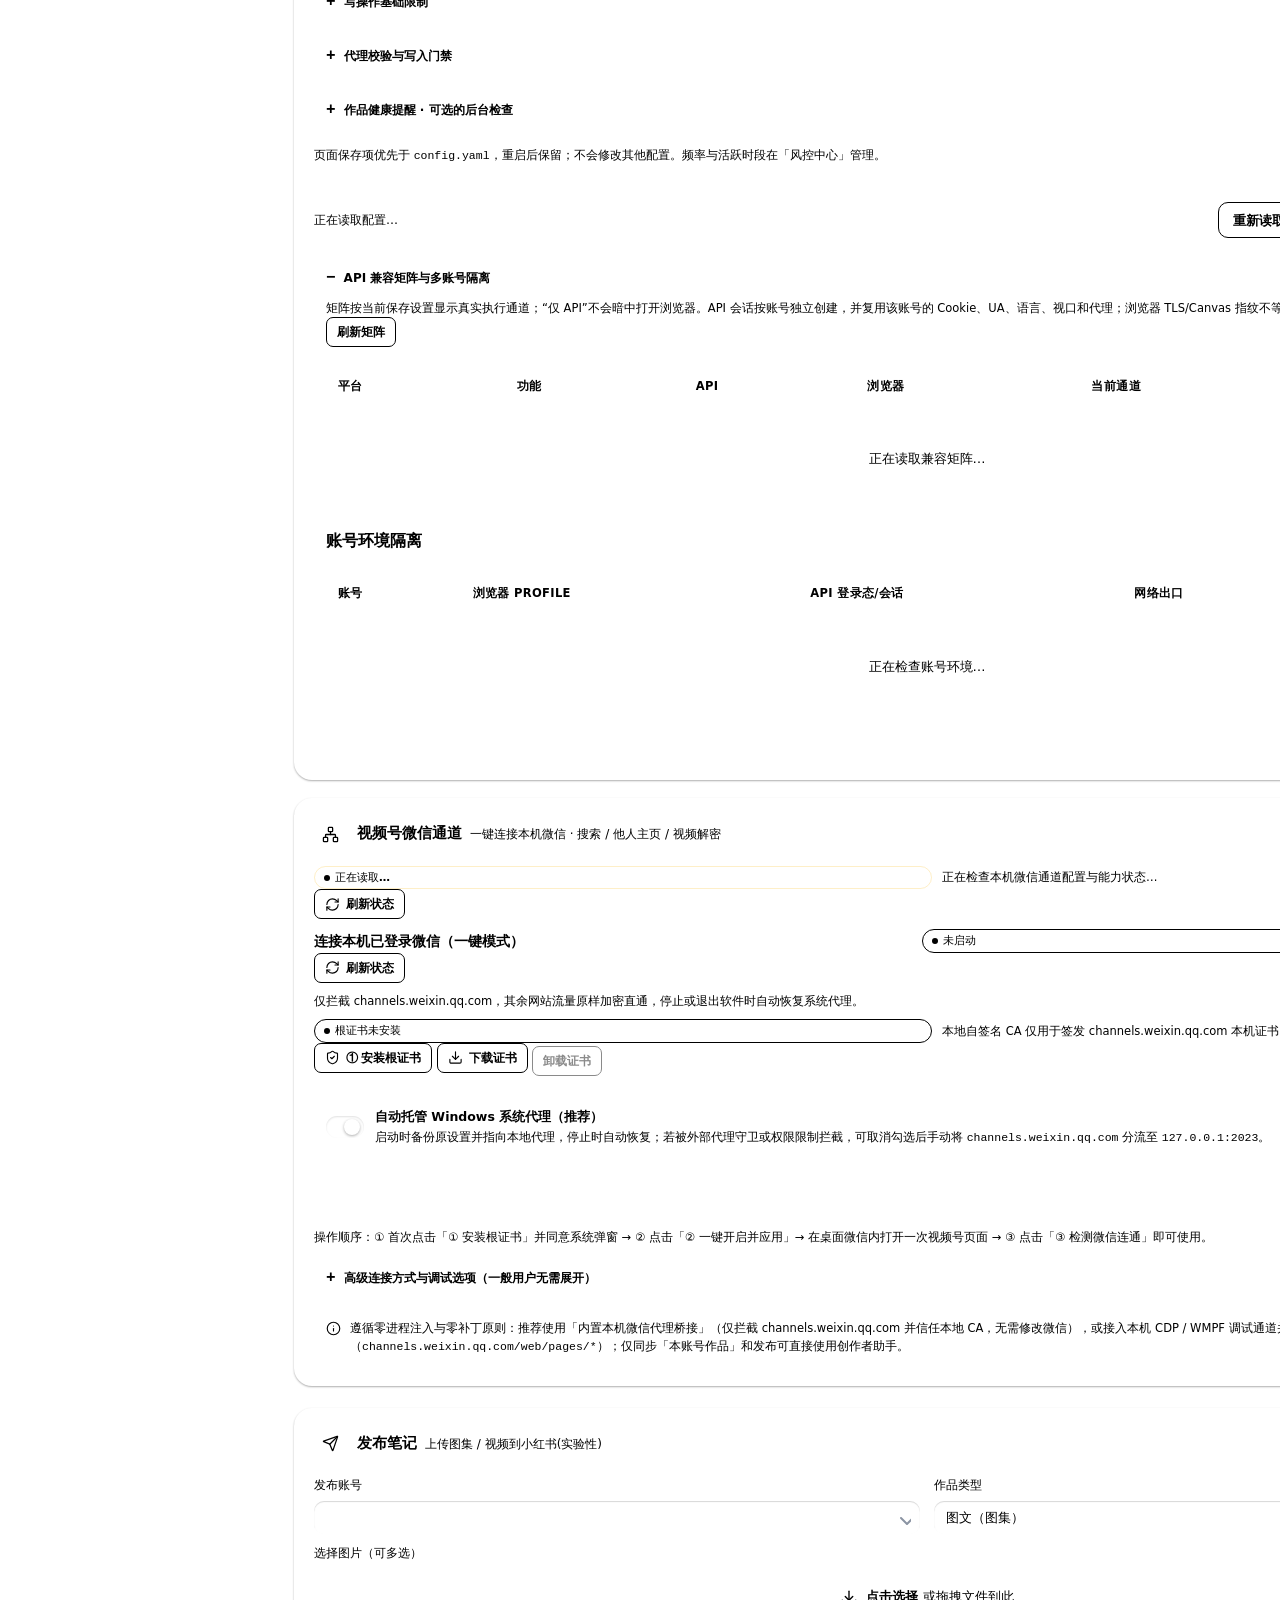
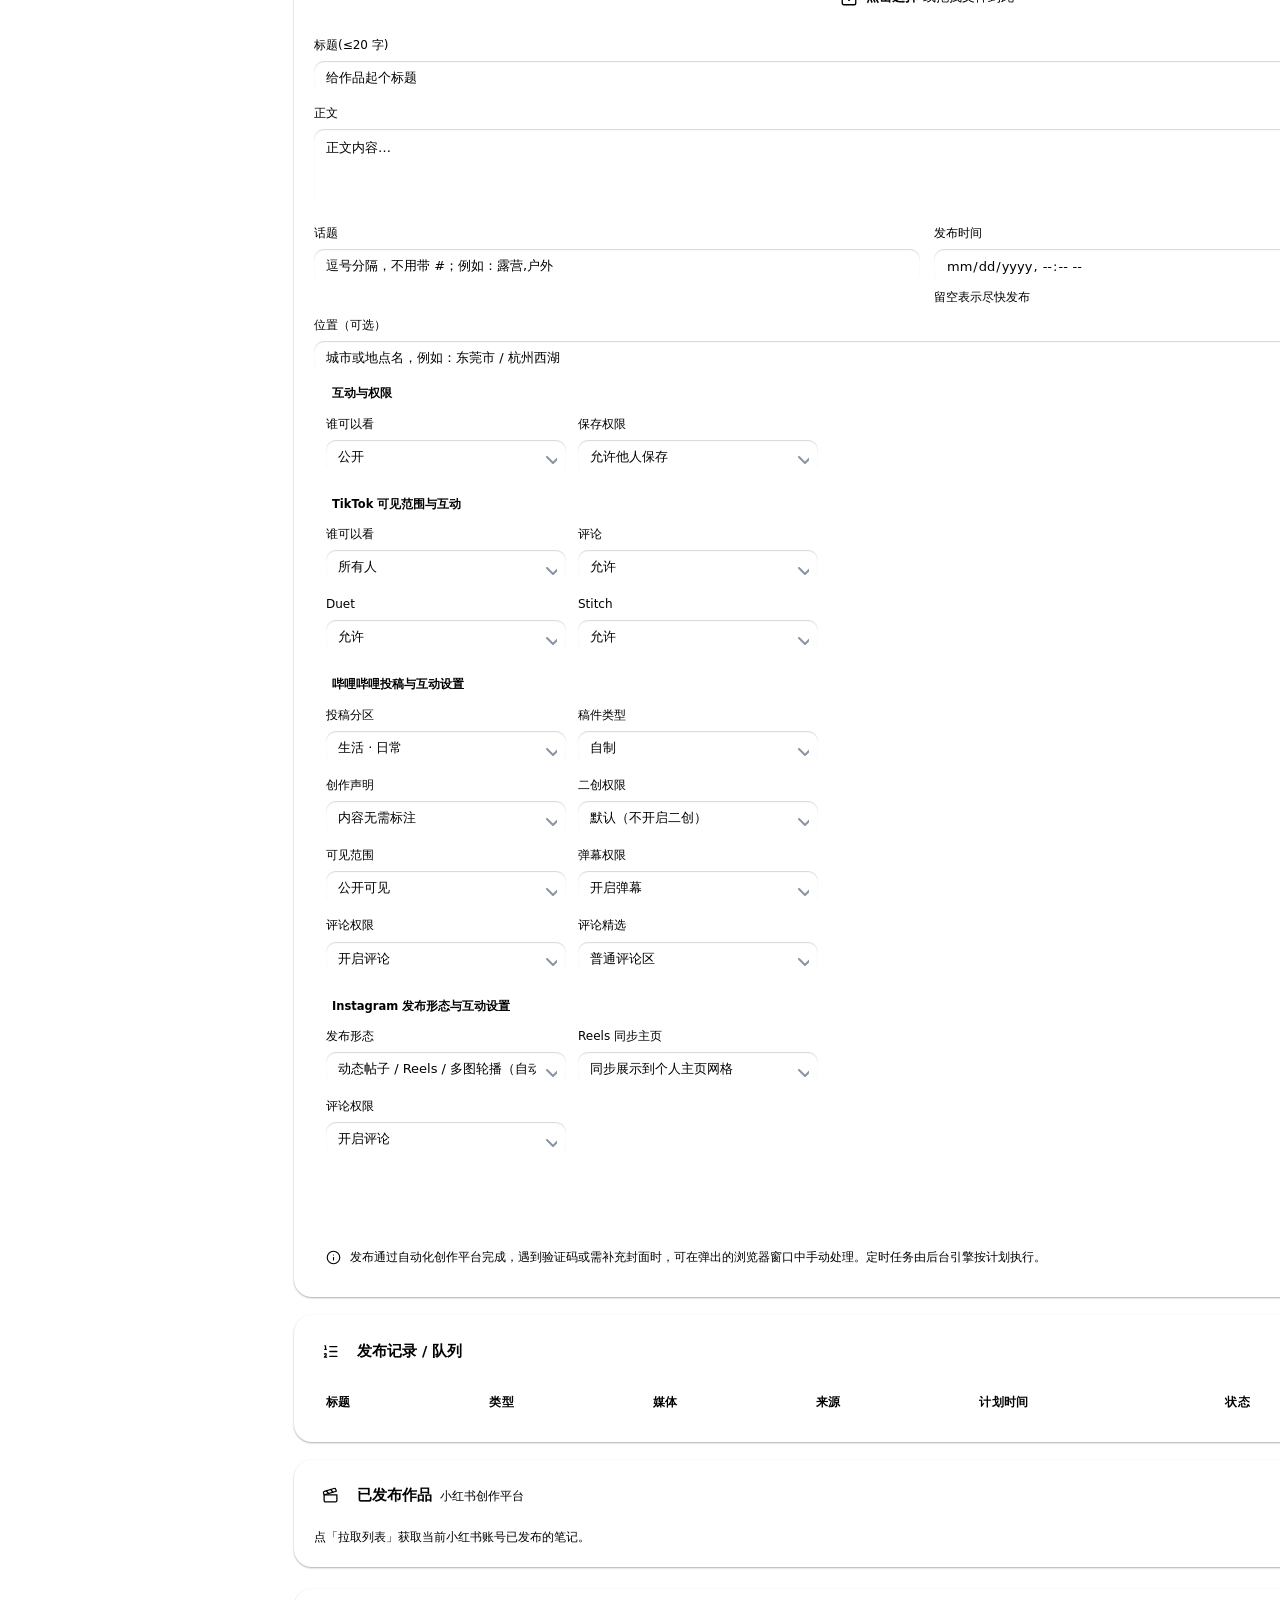
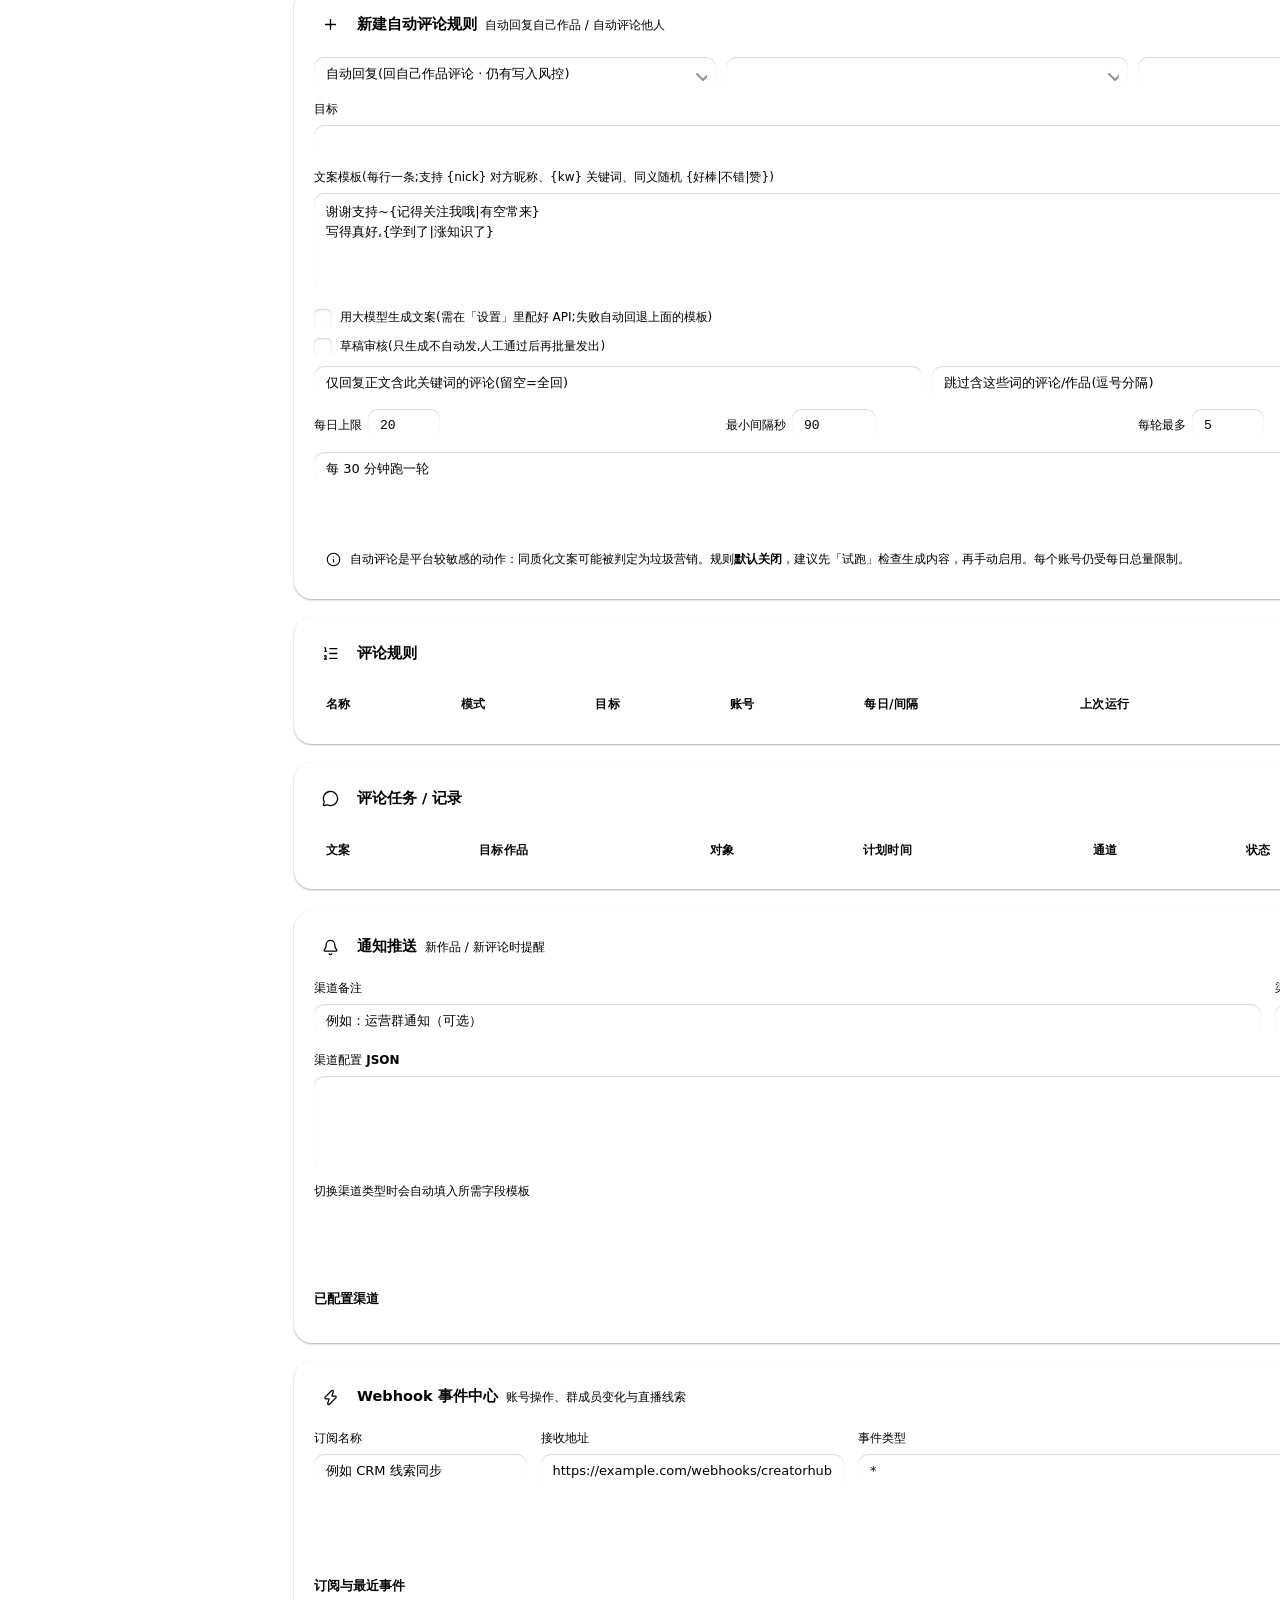
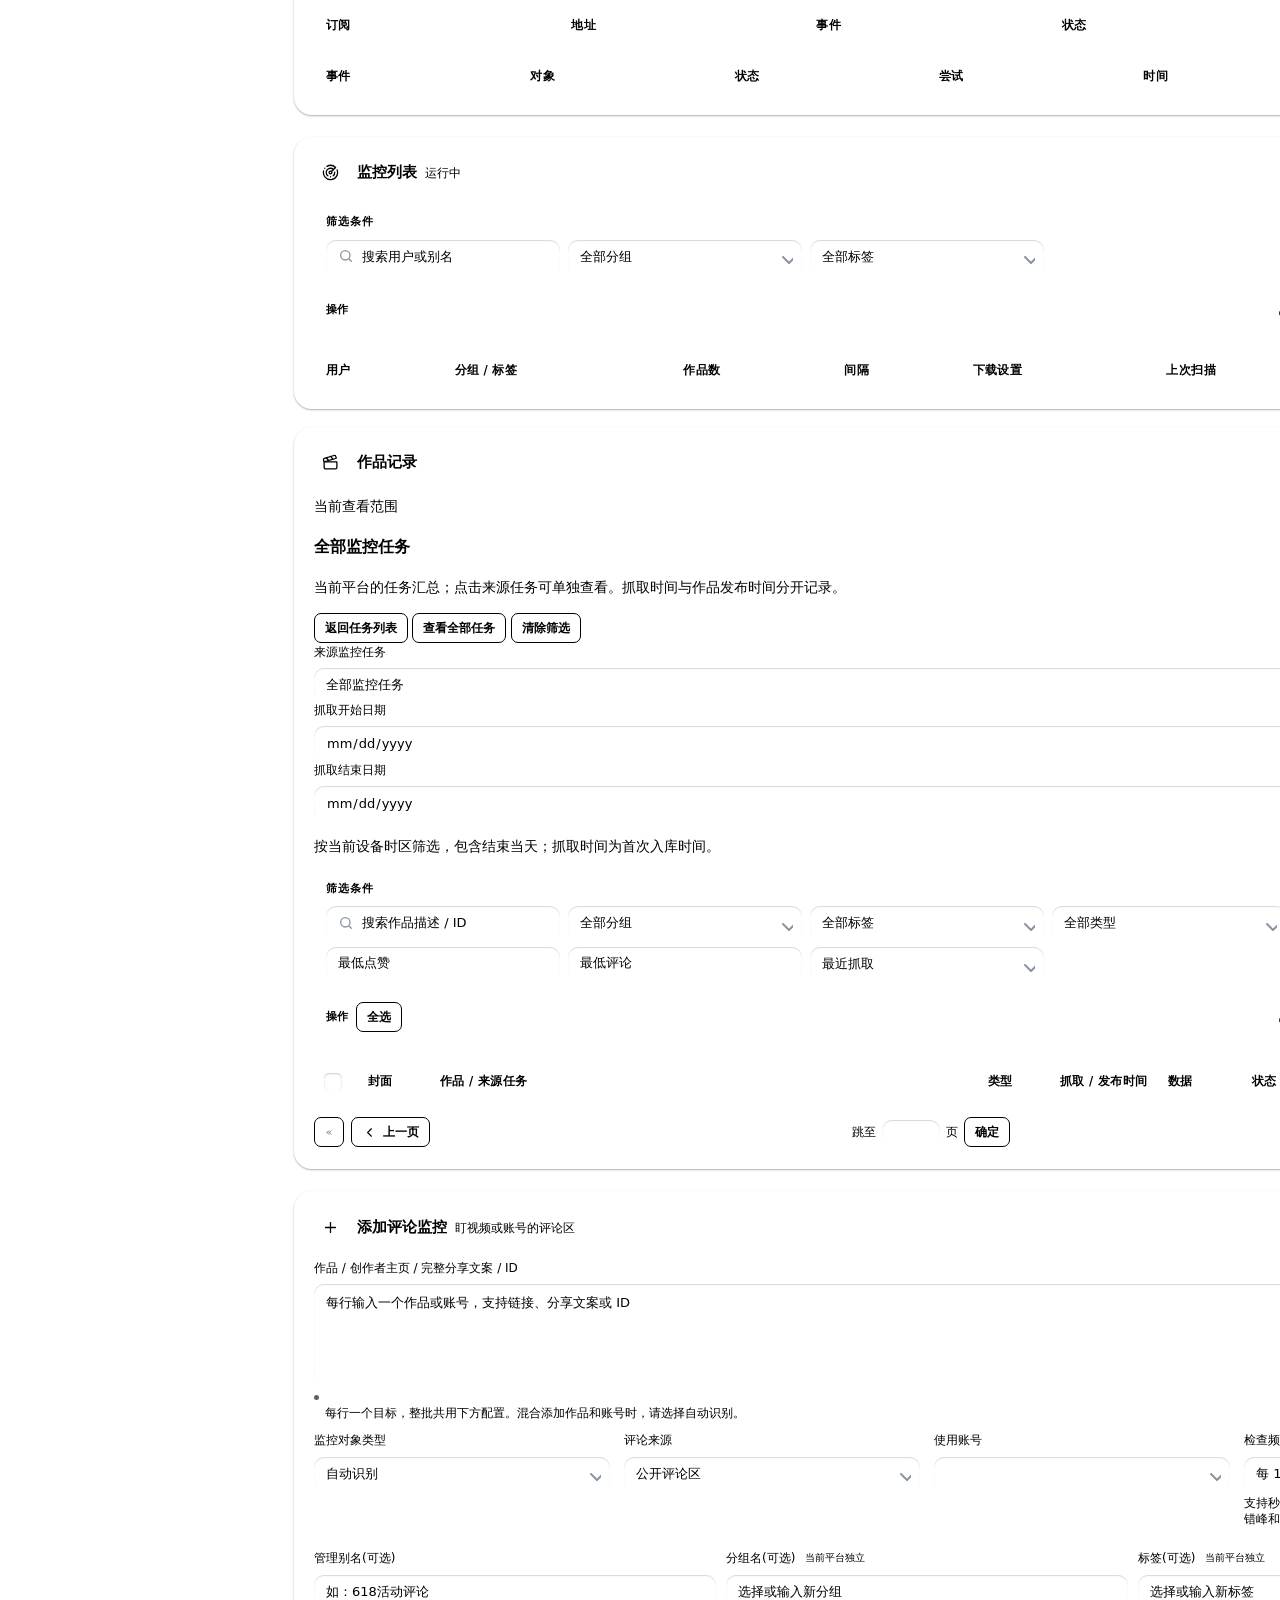
==== commit e0d2887f: "合并上游 main 并适配哔哩哔哩和 Instagram 评论监控扩展 保留批量添加、采集结果转监控、按平台配置的 AI 潜客分析和推送记录，并补齐两个平台的作品及用户主页链接。" ====
--- a/app/web/index.html
+++ b/app/web/index.html
@@ -89,6 +89,8 @@
   .pswitch button.active[data-pf="kuaishou"] { background:rgba(255,121,2,.16); color:#ff7902; border-color:rgba(255,121,2,.4); }
   .pswitch button.active[data-pf="shipinhao"] { background:rgba(7,193,96,.16); color:#07c160; border-color:rgba(7,193,96,.4); }
   .pswitch button.active[data-pf="tiktok"] { background:rgba(37,244,238,.12); color:#00b8b2; border-color:rgba(254,44,85,.38); }
+  .pswitch button.active[data-pf="bilibili"] { background:rgba(0,174,236,.14); color:#00aeec; border-color:rgba(0,174,236,.42); }
+  .pswitch button.active[data-pf="instagram"] { background:rgba(225,48,108,.14); color:#e1306c; border-color:rgba(225,48,108,.42); }
   .hidden { display:none !important; }
 
   /* Platform accents and light/dark themes are independent: appearance.css. */
@@ -1857,6 +1859,8 @@
     <button role="tab" data-pf="kuaishou" onclick="switchPlatform('kuaishou')">快手</button>
     <button role="tab" data-pf="shipinhao" onclick="switchPlatform('shipinhao')">视频号</button>
     <button role="tab" data-pf="tiktok" onclick="switchPlatform('tiktok')">TikTok</button>
+    <button role="tab" data-pf="bilibili" onclick="switchPlatform('bilibili')">哔哩哔哩</button>
+    <button role="tab" data-pf="instagram" onclick="switchPlatform('instagram')">Instagram</button>
   </div>
   <div class="header-actions">
     <button class="ghost command-trigger" id="command-trigger" type="button" aria-label="搜索功能" aria-haspopup="dialog" aria-controls="command-dialog" aria-keyshortcuts="Control+k Meta+k" title="搜索功能（Ctrl / ⌘ K）"><svg aria-hidden="true"><use href="#i-logo"/></svg><span>搜索功能</span><kbd>Ctrl K</kbd></button>
@@ -1880,7 +1884,7 @@
     <button class="navitem notsh-only" data-tab="monitors" onclick="switchTab('monitors', true)"><svg><use href="#i-target"/></svg><span class="nav-label">作品监控</span><span class="nav-badge" id="tb-mon">0</span></button>
     <button class="navitem collect-only" data-tab="collections" onclick="switchTab('collections', true)"><svg><use href="#i-hash"/></svg><span class="nav-label" id="nav-collections-label">关键词采集</span><span class="nav-badge" id="tb-col">0</span></button>
     <button class="navitem notsh-only" data-tab="comments" onclick="switchTab('comments', true)"><svg><use href="#i-msg"/></svg><span class="nav-label">评论监控</span><span class="nav-badge" id="tb-watch">0</span></button>
-    <button class="navitem dy-only" data-tab="danmaku" onclick="switchTab('danmaku', true)"><svg><use href="#i-captions"/></svg><span class="nav-label">弹幕监控</span><span class="nav-badge" id="tb-danmaku">0</span></button>
+    <button class="navitem danmaku-only" data-tab="danmaku" onclick="switchTab('danmaku', true)"><svg><use href="#i-captions"/></svg><span class="nav-label">弹幕监控</span><span class="nav-badge" id="tb-danmaku">0</span></button>
     <div class="nav-sep">本账号</div>
     <button class="navitem" data-tab="hub" onclick="switchTab('hub', true)"><svg><use href="#i-library"/></svg><span class="nav-label">本账号管理</span></button>
     <div class="nav-sep">工具</div>
@@ -1953,7 +1957,7 @@
   </div>
   <div class="platform-callout" role="note">
     <svg aria-hidden="true"><use href="#i-info"/></svg>
-    <div><b>平台数据彼此独立</b><p>切换平台后，账号、采集与任务数据会独立展示；通知和下载设置全局共用。TikTok 已提供登录、关键词采集、本账号作品与数据、单视频发布、用户搜索及受控写操作，暂不含直播。</p></div>
+    <div><b>平台数据彼此独立</b><p>切换平台后，账号、采集与任务数据会独立展示；通知和下载设置全局共用。TikTok、哔哩哔哩与 Instagram 均已提供登录、采集、本账号作品与数据、发布及受控写操作，暂不含直播。</p></div>
   </div>
   </section>
 
@@ -1976,6 +1980,10 @@
         <button class="ghost ks-only" onclick="toggleCookie()">Cookie 粘贴</button>
         <button class="sh-only" onclick="startChannelsLogin()"><svg><use href="#i-login"/></svg>视频号登录</button>
         <button class="tk-only" onclick="startTikTokLogin()"><svg><use href="#i-login"/></svg>TikTok 登录</button>
+        <button class="bili-only" onclick="startBilibiliLogin()"><svg><use href="#i-qr"/></svg>哔哩哔哩扫码登录</button>
+        <button class="ghost bili-only" onclick="toggleCookie()">Cookie 粘贴</button>
+        <button class="ig-only" onclick="startInstagramLogin()"><svg><use href="#i-login"/></svg>Instagram 登录</button>
+        <button class="ghost ig-only" onclick="toggleCookie()">Cookie 粘贴</button>
       </div>
       <div id="qrbox" style="display:none;margin-bottom:14px">
         <div class="mut" id="qrstatus">准备中…</div>
@@ -2781,6 +2789,20 @@
             <p class="field-help" id="engine-channels-read-help">配置本地微信 Finder CDP 端点后，支持关键词搜索、创作者主页、主评论与二级回复独立分页及 WxIsaac64 视频解密下载；未配置时本账号作品仍可通过创作者助手读取。<a class="channels-inline-jump" href="#channels-protocol-card" onclick="event.preventDefault();openChannelsProtocolSettings()">去配置微信通道 →</a></p>
           </div>
           <div class="form-field">
+            <label for="engine-bilibili_read_mode">哔哩哔哩读取方式</label>
+            <select id="engine-bilibili_read_mode" name="bilibili_read_mode" disabled aria-describedby="engine-bili-read-help">
+              <option value="hybrid">WBI API 优先，普通失败浏览器回退（推荐）</option><option value="api">仅 WBI API，不打开浏览器</option><option value="browser">仅浏览器页面</option>
+            </select>
+            <p class="field-help" id="engine-bili-read-help">关键词搜索、UP 主空间、视频与图文动态详情、评论及 XML 弹幕均优先走离线 WBI 签名接口；普通兼容失败才回退浏览器。</p>
+          </div>
+          <div class="form-field">
+            <label for="engine-instagram_read_mode">Instagram 读取方式</label>
+            <select id="engine-instagram_read_mode" name="instagram_read_mode" disabled aria-describedby="engine-ig-read-help">
+              <option value="hybrid">API 直连优先，普通失败浏览器回退（推荐）</option><option value="api">仅 API，不打开浏览器</option><option value="browser">仅浏览器页面</option>
+            </select>
+            <p class="field-help" id="engine-ig-read-help">使用当前账号会话直连 Instagram Mobile v1 / Web API 获取主页、Reels、标签搜索、stream_comments 评论、关注/粉丝与 Direct v2 私信。</p>
+          </div>
+          <div class="form-field">
             <label for="engine-monitor_initial_backfill_count">抖音新监控的历史作品数量</label>
             <input id="engine-monitor_initial_backfill_count" name="monitor_initial_backfill_count" type="number" min="-1" max="1000" step="1" required disabled aria-describedby="engine-backfill-help">
             <p class="field-help" id="engine-backfill-help">0 = 只看新增，-1 = 尽可能读取全部历史。仅影响抖音新建时选择“跟随全局设置”的监控，已建监控不变。</p>
@@ -2843,6 +2865,8 @@
             <div class="form-field"><label for="engine-xhs_publish_mode">小红书发布方式</label><select id="engine-xhs_publish_mode" name="xhs_publish_mode" disabled><option value="browser">浏览器发布（推荐）</option><option value="api">API 直连（兼容模式）</option></select><p class="field-help">仅影响发布，不改变作品监控的获取方式；原生身份账号仍使用浏览器发布。</p></div>
             <div class="form-field"><label for="engine-xhs_comment_write_mode">小红书评论发送方式</label><select id="engine-xhs_comment_write_mode" name="xhs_comment_write_mode" disabled><option value="browser">浏览器发送（推荐）</option><option value="manual">只保存草稿</option><option value="api">API 直连（兼容模式）</option></select></div>
             <div class="form-field"><label for="engine-douyin_write_mode">抖音写入方式</label><select id="engine-douyin_write_mode" name="douyin_write_mode" disabled><option value="hybrid">API 优先，明确失败后浏览器回退（推荐）</option><option value="api">仅 API，不打开浏览器</option><option value="browser">仅浏览器</option></select><p class="field-help">影响评论、回复、关注/取关和已有会话私信；发布作品仍使用创作中心浏览器流程。网络结果不确定时不会重复提交或回退。</p></div>
+            <div class="form-field"><label for="engine-bilibili_write_mode">哔哩哔哩写入方式</label><select id="engine-bilibili_write_mode" name="bilibili_write_mode" disabled><option value="hybrid">API 优先，明确失败后浏览器回退（推荐）</option><option value="api">仅 API，不打开浏览器</option><option value="browser">仅浏览器</option></select><p class="field-help">影响评论、回复、关注/取关、稿件可见性与私信发送；发布视频和图文动态走创作中心浏览器流程。网络结果不确定时不会重复提交或回退。</p></div>
+            <div class="form-field"><label for="engine-instagram_write_mode">Instagram 写入与发布方式</label><select id="engine-instagram_write_mode" name="instagram_write_mode" disabled><option value="hybrid">API 优先，明确失败后浏览器回退（推荐）</option><option value="api">仅 API，不打开浏览器</option><option value="browser">仅浏览器</option></select><p class="field-help">支持 Photo / Reels / Story / Carousel 两阶段 rupload + configure 直连发布、user_breadcrumb 评论与回复、关注/取关及 Direct v2 私信；网络结果不确定时不会重复提交或回退。</p></div>
             <div class="form-field"><label class="switch-row" for="engine-comment_browser_headed"><input id="engine-comment_browser_headed" name="comment_browser_headed" type="checkbox" disabled><span class="switch-copy"><b>评论操作显示浏览器窗口</b><span>推荐开启，遇到登录或验证时可以直接处理；关闭后在后台运行。</span></span></label></div>
             <div class="form-field"><label class="switch-row" for="engine-xhs_comment_review_before_publish"><input id="engine-xhs_comment_review_before_publish" name="xhs_comment_review_before_publish" type="checkbox" disabled><span class="switch-copy"><b>小红书评论先审核</b><span>推荐开启。关闭后，新生成的评论可能直接进入发送队列。</span></span></label></div>
           </div>
@@ -3127,7 +3151,7 @@
           </div>
         </div>
         <div>
-          <label class="field" for="pub-title">标题(≤20 字)</label>
+          <label class="field" for="pub-title"><span id="pub-title-label-text">标题(≤20 字)</span></label>
           <input id="pub-title" maxlength="20" placeholder="给作品起个标题">
         </div>
         <div>
@@ -3141,7 +3165,7 @@
         <div class="form-field sh-only">
           <label for="pub-location">位置（可选）</label><input id="pub-location" placeholder="城市或地点名，例如：东莞市 / 杭州西湖">
         </div>
-        <fieldset class="publish-permissions dy-only" id="pub-dy-opts">
+        <fieldset class="publish-permissions" id="pub-dy-opts">
           <legend>互动与权限</legend>
           <div class="publish-permission">
             <label class="field" for="pub-visibility">谁可以看</label>
@@ -3151,7 +3175,7 @@
               <option value="private">仅自己可见</option>
             </select>
           </div>
-          <div class="publish-permission">
+          <div class="publish-permission dy-only">
             <label class="field" for="pub-allowsave">保存权限</label>
             <select id="pub-allowsave" aria-label="保存权限">
               <option value="1">允许他人保存</option>
@@ -3185,6 +3209,108 @@
             <label class="field" for="pub-tk-stitch">Stitch</label>
             <select id="pub-tk-stitch" aria-label="TikTok Stitch 权限">
               <option value="1">允许</option><option value="0">关闭</option>
+            </select>
+          </div>
+        </fieldset>
+        <fieldset class="publish-permissions bili-only" id="pub-bili-opts">
+          <legend>哔哩哔哩投稿与互动设置</legend>
+          <div class="publish-permission">
+            <label class="field" for="pub-bili-tid">投稿分区</label>
+            <select id="pub-bili-tid" aria-label="哔哩哔哩投稿分区">
+              <option value="21">生活 · 日常</option>
+              <option value="17">游戏 · 单机游戏</option>
+              <option value="95">科技 · 数码</option>
+              <option value="122">科技 · 野生技术协会</option>
+              <option value="208">知识 · 科学科普</option>
+              <option value="138">生活 · 搞笑</option>
+              <option value="161">生活 · 手工</option>
+              <option value="76">美食 · 美食制作</option>
+              <option value="183">影视 · 影视杂谈</option>
+              <option value="28">音乐 · 原创音乐</option>
+              <option value="27">动画 · 综合</option>
+            </select>
+          </div>
+          <div class="publish-permission">
+            <label class="field" for="pub-bili-copyright">稿件类型</label>
+            <select id="pub-bili-copyright" aria-label="哔哩哔哩稿件类型" onchange="onBiliCopyrightChange()">
+              <option value="1">自制</option>
+              <option value="2">转载</option>
+            </select>
+          </div>
+          <div class="publish-permission" id="pub-bili-source-wrap" style="display:none">
+            <label class="field" for="pub-bili-source">转载来源</label>
+            <input id="pub-bili-source" maxlength="200" placeholder="转载时必填原视频链接或出处">
+          </div>
+          <div class="publish-permission">
+            <label class="field" for="pub-bili-statement">创作声明</label>
+            <select id="pub-bili-statement" aria-label="哔哩哔哩创作声明">
+              <option value="-1">内容无需标注</option>
+              <option value="1">含AI生成内容</option>
+              <option value="2">含虚构演绎内容</option>
+              <option value="3">内容含营销信息</option>
+              <option value="4">个人观点，仅供参考</option>
+              <option value="-2">内容为转载</option>
+            </select>
+          </div>
+          <div class="publish-permission">
+            <label class="field" for="pub-bili-recreate">二创权限</label>
+            <select id="pub-bili-recreate" aria-label="哔哩哔哩二创权限">
+              <option value="-1">默认（不开启二创）</option>
+              <option value="1">允许二创</option>
+            </select>
+          </div>
+          <div class="publish-permission">
+            <label class="field" for="pub-bili-visibility">可见范围</label>
+            <select id="pub-bili-visibility" aria-label="哔哩哔哩可见范围">
+              <option value="public">公开可见</option>
+              <option value="private">仅自己可见</option>
+            </select>
+          </div>
+          <div class="publish-permission">
+            <label class="field" for="pub-bili-close-danmu">弹幕权限</label>
+            <select id="pub-bili-close-danmu" aria-label="哔哩哔哩弹幕权限">
+              <option value="0">开启弹幕</option>
+              <option value="1">关闭弹幕</option>
+            </select>
+          </div>
+          <div class="publish-permission">
+            <label class="field" for="pub-bili-close-reply">评论权限</label>
+            <select id="pub-bili-close-reply" aria-label="哔哩哔哩评论权限">
+              <option value="0">开启评论</option>
+              <option value="1">关闭评论</option>
+            </select>
+          </div>
+          <div class="publish-permission">
+            <label class="field" for="pub-bili-selection-reply">评论精选</label>
+            <select id="pub-bili-selection-reply" aria-label="哔哩哔哩评论精选">
+              <option value="0">普通评论区</option>
+              <option value="1">精选评论后展示</option>
+            </select>
+          </div>
+        </fieldset>
+        <fieldset class="publish-permissions ig-only" id="pub-ig-opts">
+          <legend>Instagram 发布形态与互动设置</legend>
+          <div class="publish-permission">
+            <label class="field" for="pub-ig-kind">发布形态</label>
+            <select id="pub-ig-kind" aria-label="Instagram 发布形态">
+              <option value="auto">动态帖子 / Reels / 多图轮播（自动识别）</option>
+              <option value="reels">Reels 短视频（configure_to_clips）</option>
+              <option value="feed">普通视频动态（configure）</option>
+              <option value="story">Story 快拍（configure_to_story）</option>
+            </select>
+          </div>
+          <div class="publish-permission">
+            <label class="field" for="pub-ig-share-feed">Reels 同步主页</label>
+            <select id="pub-ig-share-feed" aria-label="Instagram Reels 同步主页">
+              <option value="1">同步展示到个人主页网格</option>
+              <option value="0">仅展示在 Reels 标签页</option>
+            </select>
+          </div>
+          <div class="publish-permission">
+            <label class="field" for="pub-ig-comment">评论权限</label>
+            <select id="pub-ig-comment" aria-label="Instagram 评论权限">
+              <option value="1">开启评论</option>
+              <option value="0">关闭评论</option>
             </select>
           </div>
         </fieldset>
@@ -3643,23 +3769,44 @@
       </div>
     </div>
   </div>
+  <div class="card" data-section="deliveries">
+    <div class="card-head">
+      <span class="card-ic"><svg aria-hidden="true"><use href="#i-send"/></svg></span>
+      <h2>推送记录</h2>
+    </div>
+    <div class="manage-toolbar">
+      <span class="filter-count" id="comment-delivery-status" role="status"></span>
+      <button type="button" class="ghost sm" onclick="refreshCommentDeliveries()"><svg aria-hidden="true"><use href="#i-refresh"/></svg>刷新推送记录</button>
+    </div>
+    <div class="table-wrap">
+      <table class="watch-record-table comment-delivery-table" aria-label="已成功推送的评论">
+        <thead><tr><th scope="col">评论</th><th scope="col">用户</th><th scope="col">作品</th><th scope="col">置信度 / 分组标签</th><th scope="col">渠道</th><th scope="col">推送时间</th></tr></thead>
+        <tbody id="comment-delivery-table"></tbody>
+      </table>
+    </div>
+    <nav class="comment-delivery-pager" id="comment-delivery-pager" aria-label="推送记录分页" hidden>
+      <button type="button" id="comment-delivery-prev" class="ghost sm" onclick="refreshCommentDeliveries(-1)"><svg aria-hidden="true"><use href="#i-prev"/></svg>上一页</button>
+      <span class="mut" id="comment-delivery-page"></span>
+      <button type="button" id="comment-delivery-next" class="ghost sm" onclick="refreshCommentDeliveries(1)">下一页<svg aria-hidden="true"><use href="#i-next"/></svg></button>
+    </nav>
+  </div>
   </section>
 
-  <section data-panel="danmaku" class="dy-only">
+  <section data-panel="danmaku" class="danmaku-only">
     <div class="card">
       <div class="card-head">
         <span class="card-ic"><svg><use href="#i-msg"/></svg></span>
         <h2>添加弹幕监控 <span class="sub">监控视频内时间点弹幕，不是评论区评论</span></h2>
       </div>
       <div class="hint" style="margin-bottom:14px">
-        自己的视频选择「创作中心」并绑定创作者账号；别人的公开视频选择「播放页」。首次扫描会建立历史基线，后续只推送新增弹幕。
+        自己的抖音视频可选择「创作中心」并绑定创作者账号；抖音与哔哩哔哩公开视频选择「公开视频播放页」。首次扫描会建立历史基线，后续只推送新增弹幕。
       </div>
       <div class="stack">
         <div>
           <label class="field" for="d-w-url" id="d-w-url-label">视频 / 账号主页 / 完整分享文案 / ID</label>
           <div class="smart-target-input">
             <input id="d-w-url" maxlength="100000" autocomplete="off"
-              placeholder="直接粘贴整段抖音分享文案，将自动提取视频或主页链接"
+              placeholder="直接粘贴整段抖音或哔哩哔哩分享文案，将自动提取视频或主页链接"
               onpaste="handleDanmakuTargetPaste()" oninput="resetDanmakuTargetState()"
               onkeydown="handleDanmakuTargetKeydown(event)">
             <button type="button" class="smart-target-action" onclick="normalizeDanmakuTarget(this)"
@@ -3668,7 +3815,7 @@
             </button>
           </div>
           <div class="smart-target-feedback" id="d-w-url-feedback" role="status" aria-live="polite">
-            支持完整抖音分享文案、视频链接、账号主页、短链或 ID
+            支持完整抖音 / 哔哩哔哩分享文案、BV/av 号、视频链接、空间主页或短链
           </div>
         </div>
         <div class="form-grid cols-auto">
@@ -3676,7 +3823,7 @@
             <option value="auto">自动识别</option><option value="video">单条视频</option><option value="user">账号近期作品</option>
           </select></div>
           <div class="form-field"><label for="d-w-mode">弹幕来源</label><select id="d-w-mode" onchange="applyDanmakuForm()">
-            <option value="public">公开视频播放页</option><option value="creator">创作中心（自己的视频）</option>
+            <option value="public">公开视频播放页</option><option value="creator" class="dy-only">创作中心（自己的视频）</option>
           </select></div>
           <div class="form-field"><label for="d-w-acc" id="d-w-acc-label">播放页账号（可选）</label><select id="d-w-acc"></select></div>
           <div class="form-field"><label for="d-w-interval">检查频率</label><select id="d-w-interval" aria-describedby="d-w-interval-help">
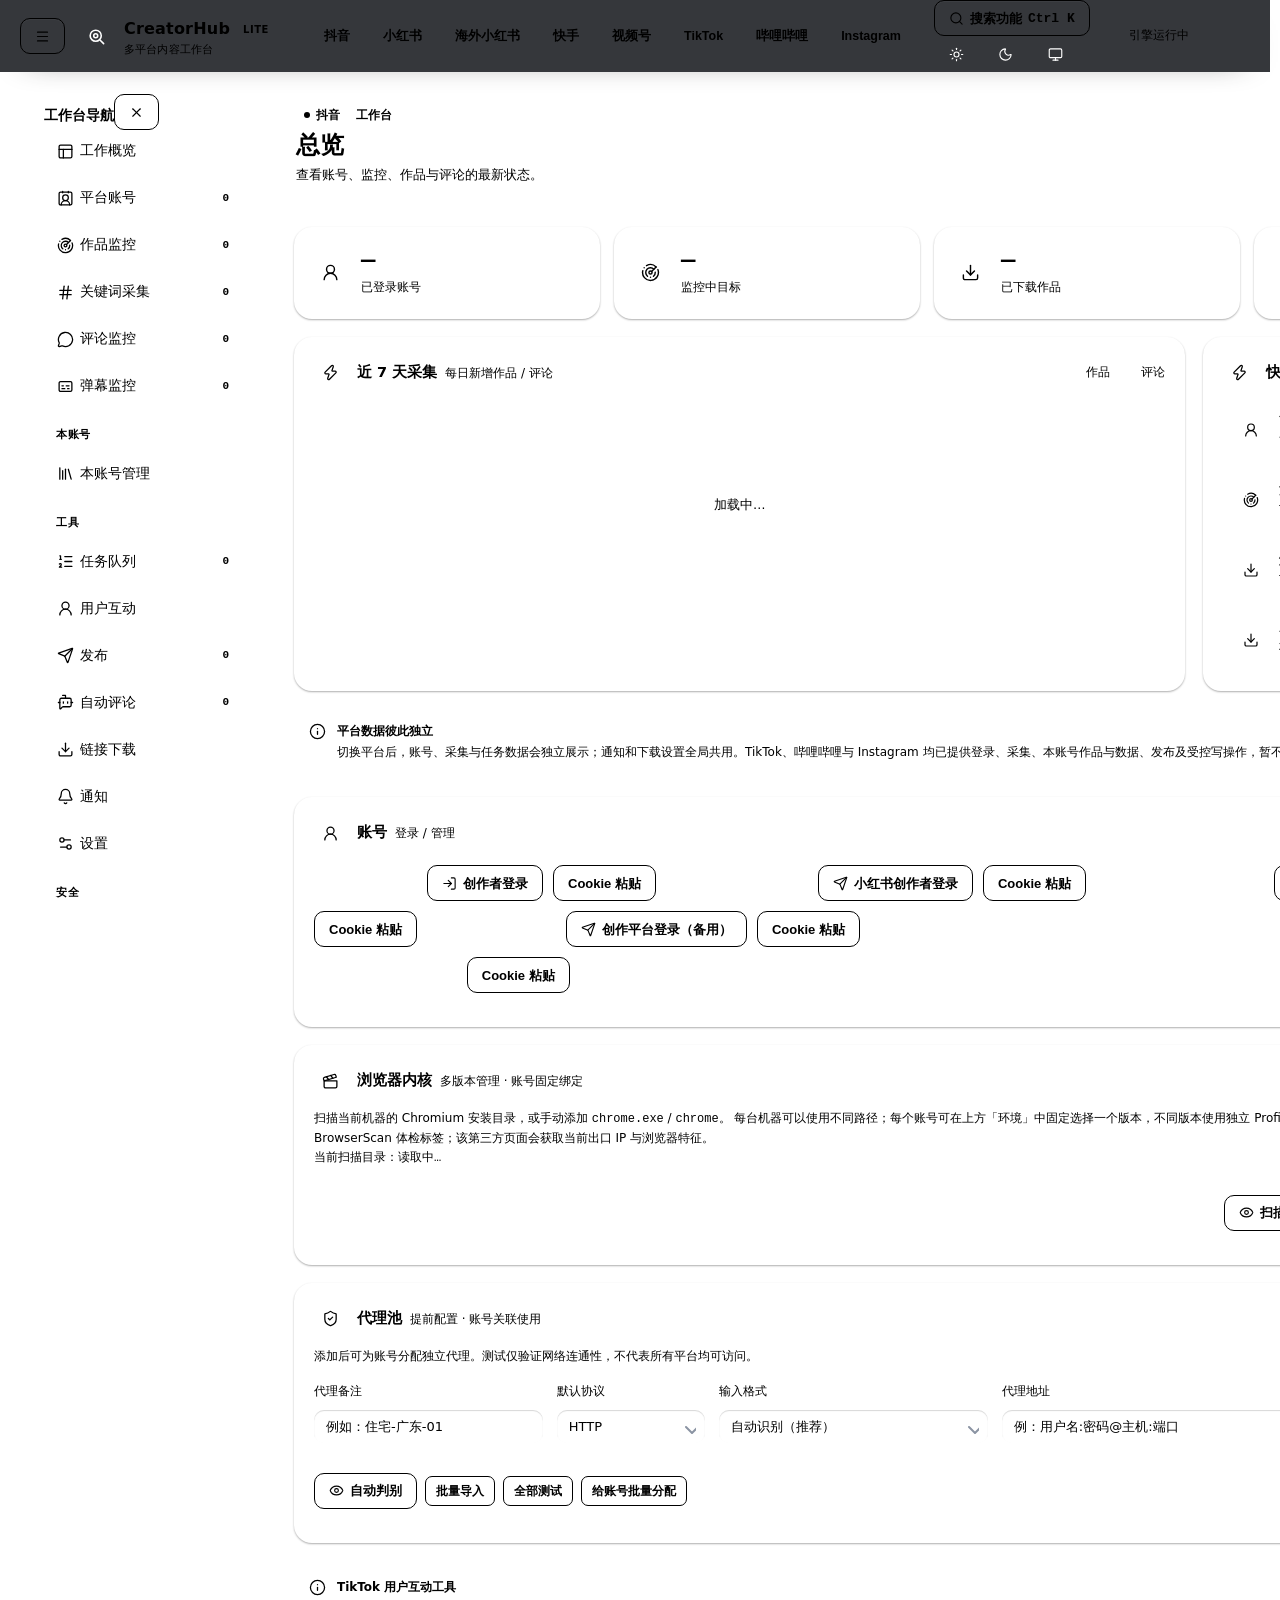
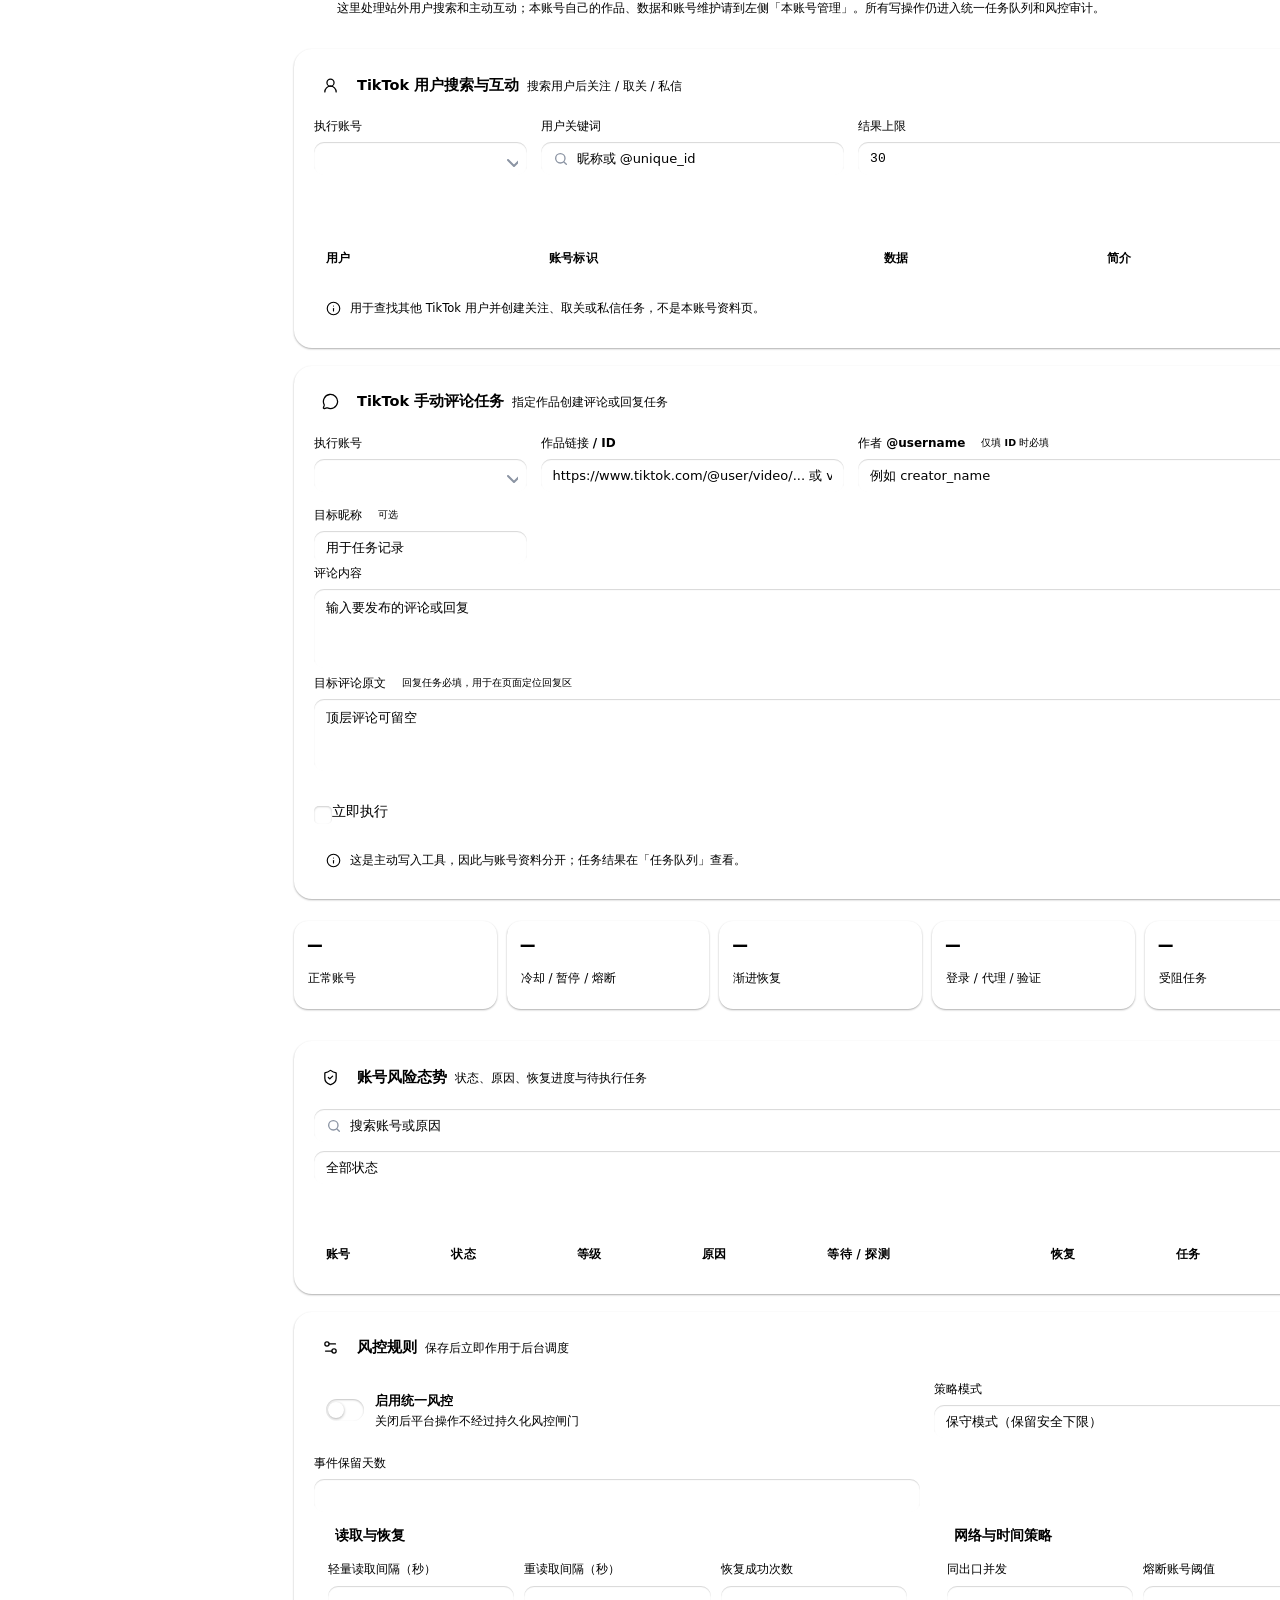
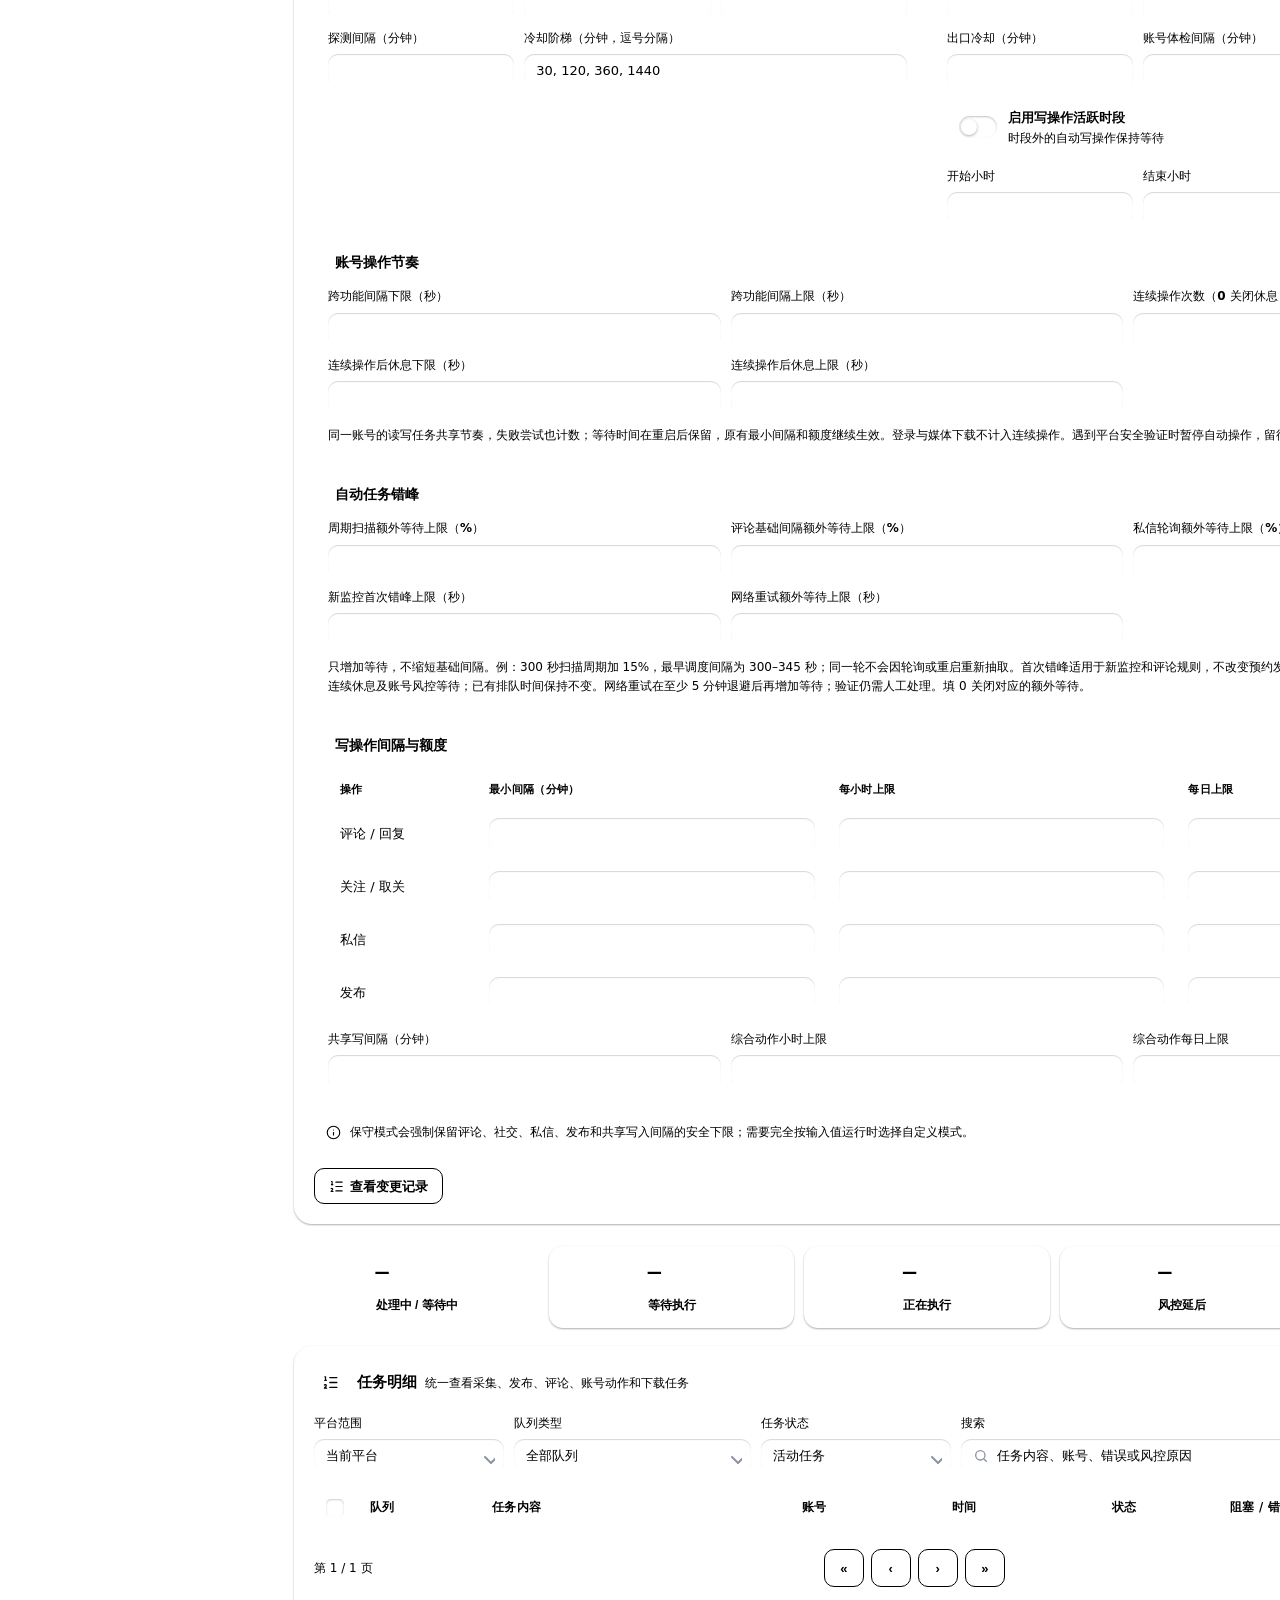
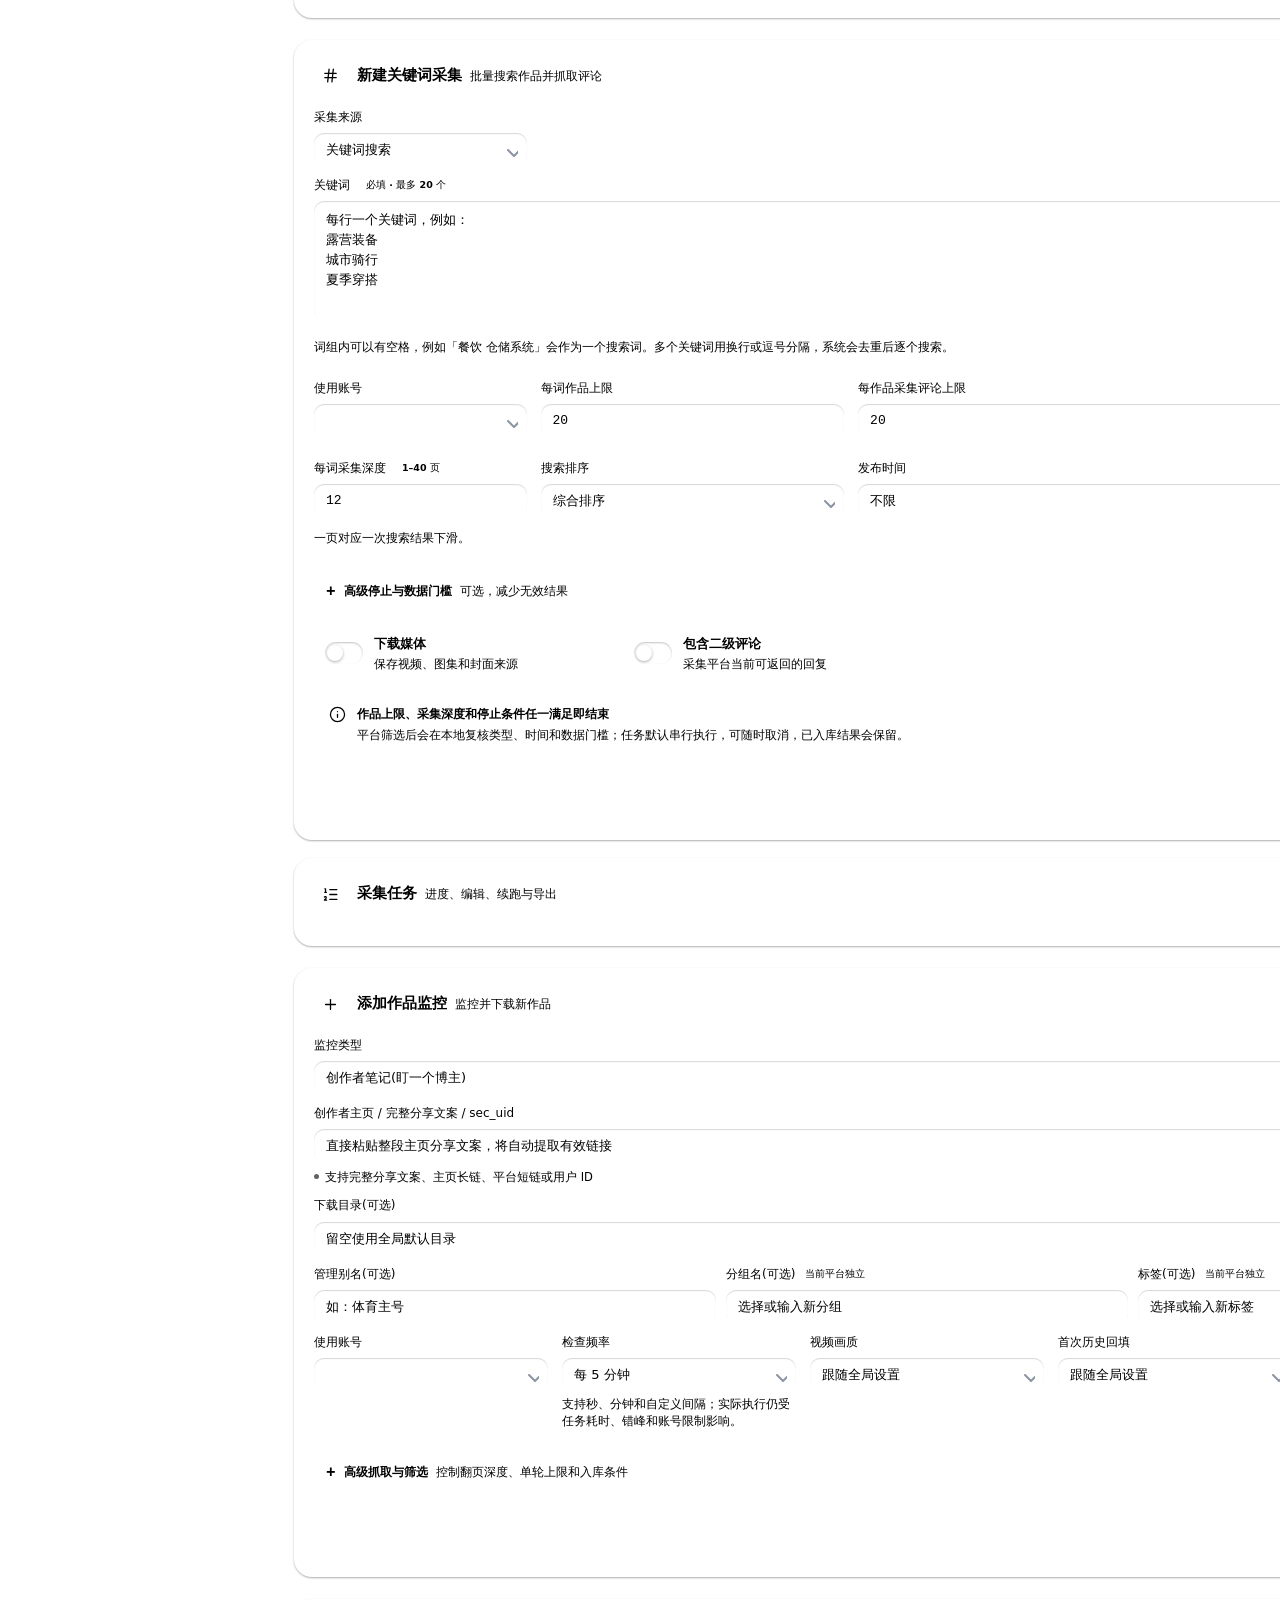
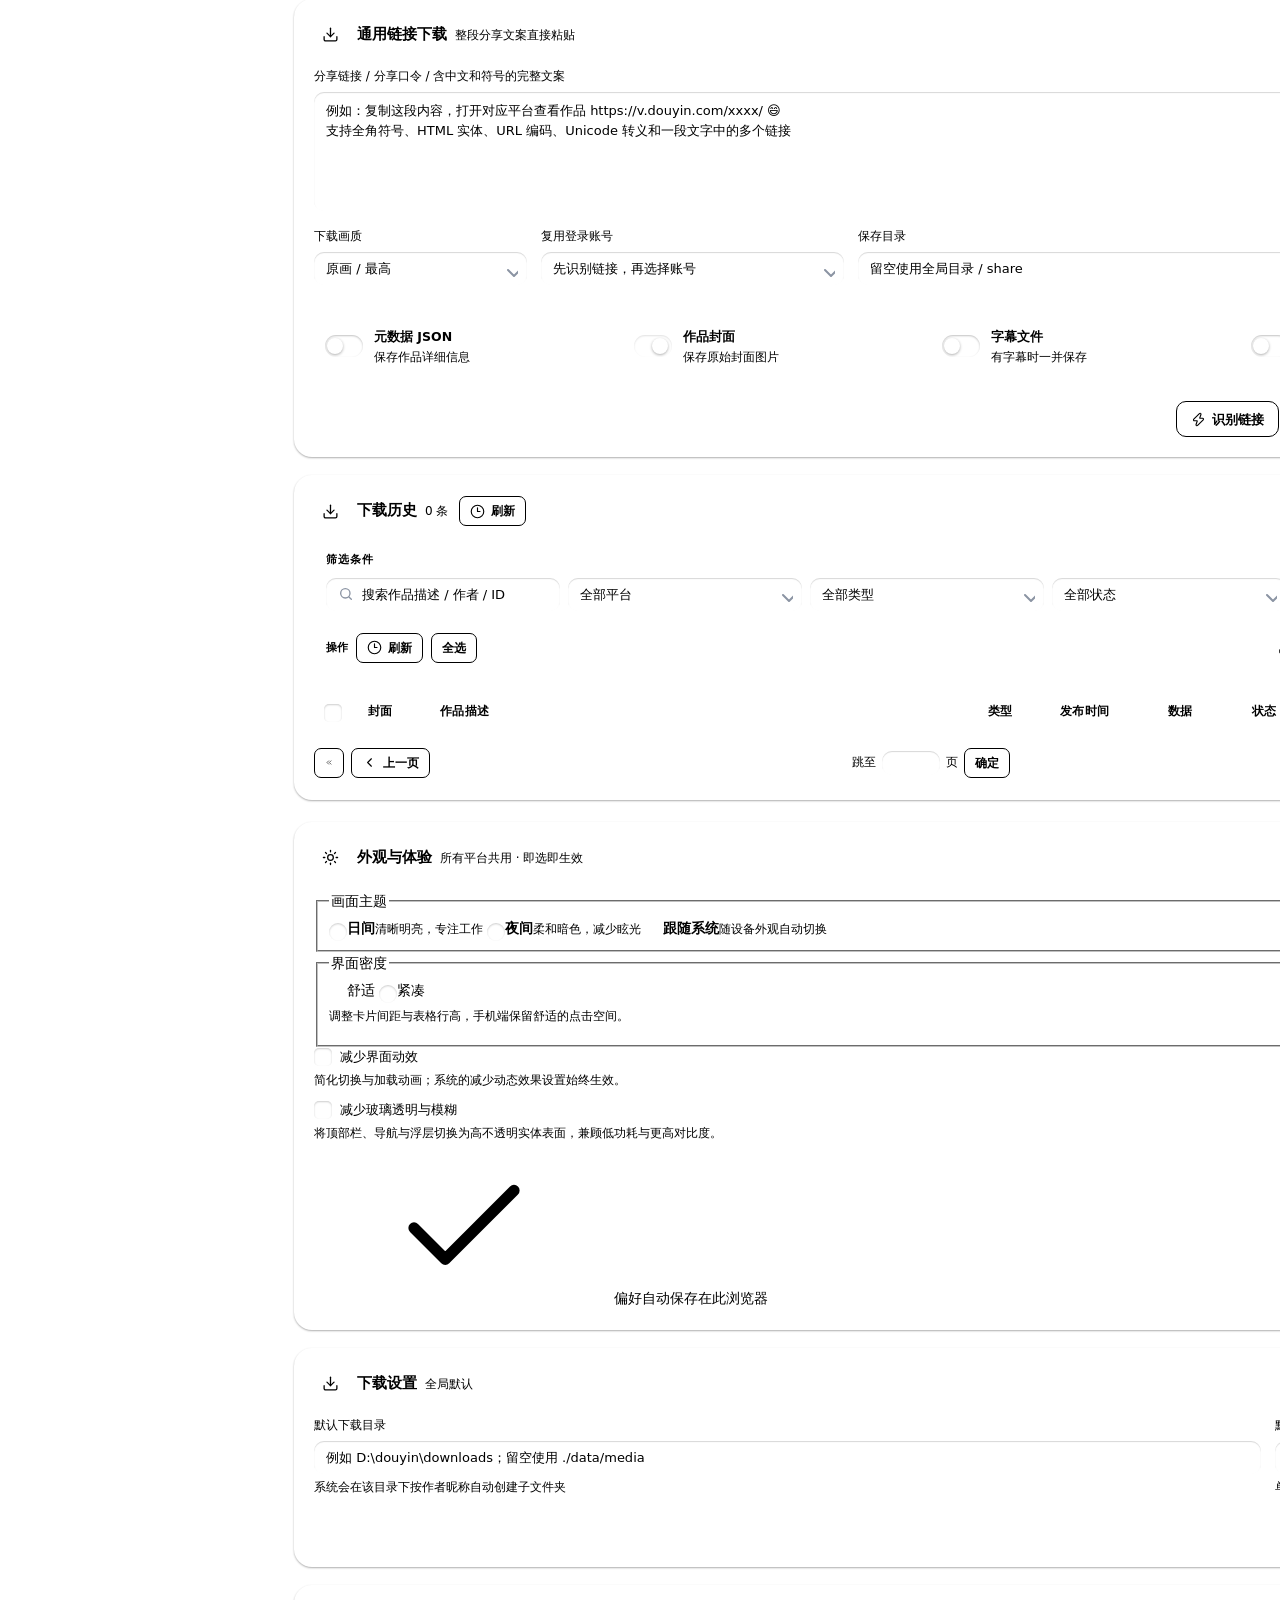
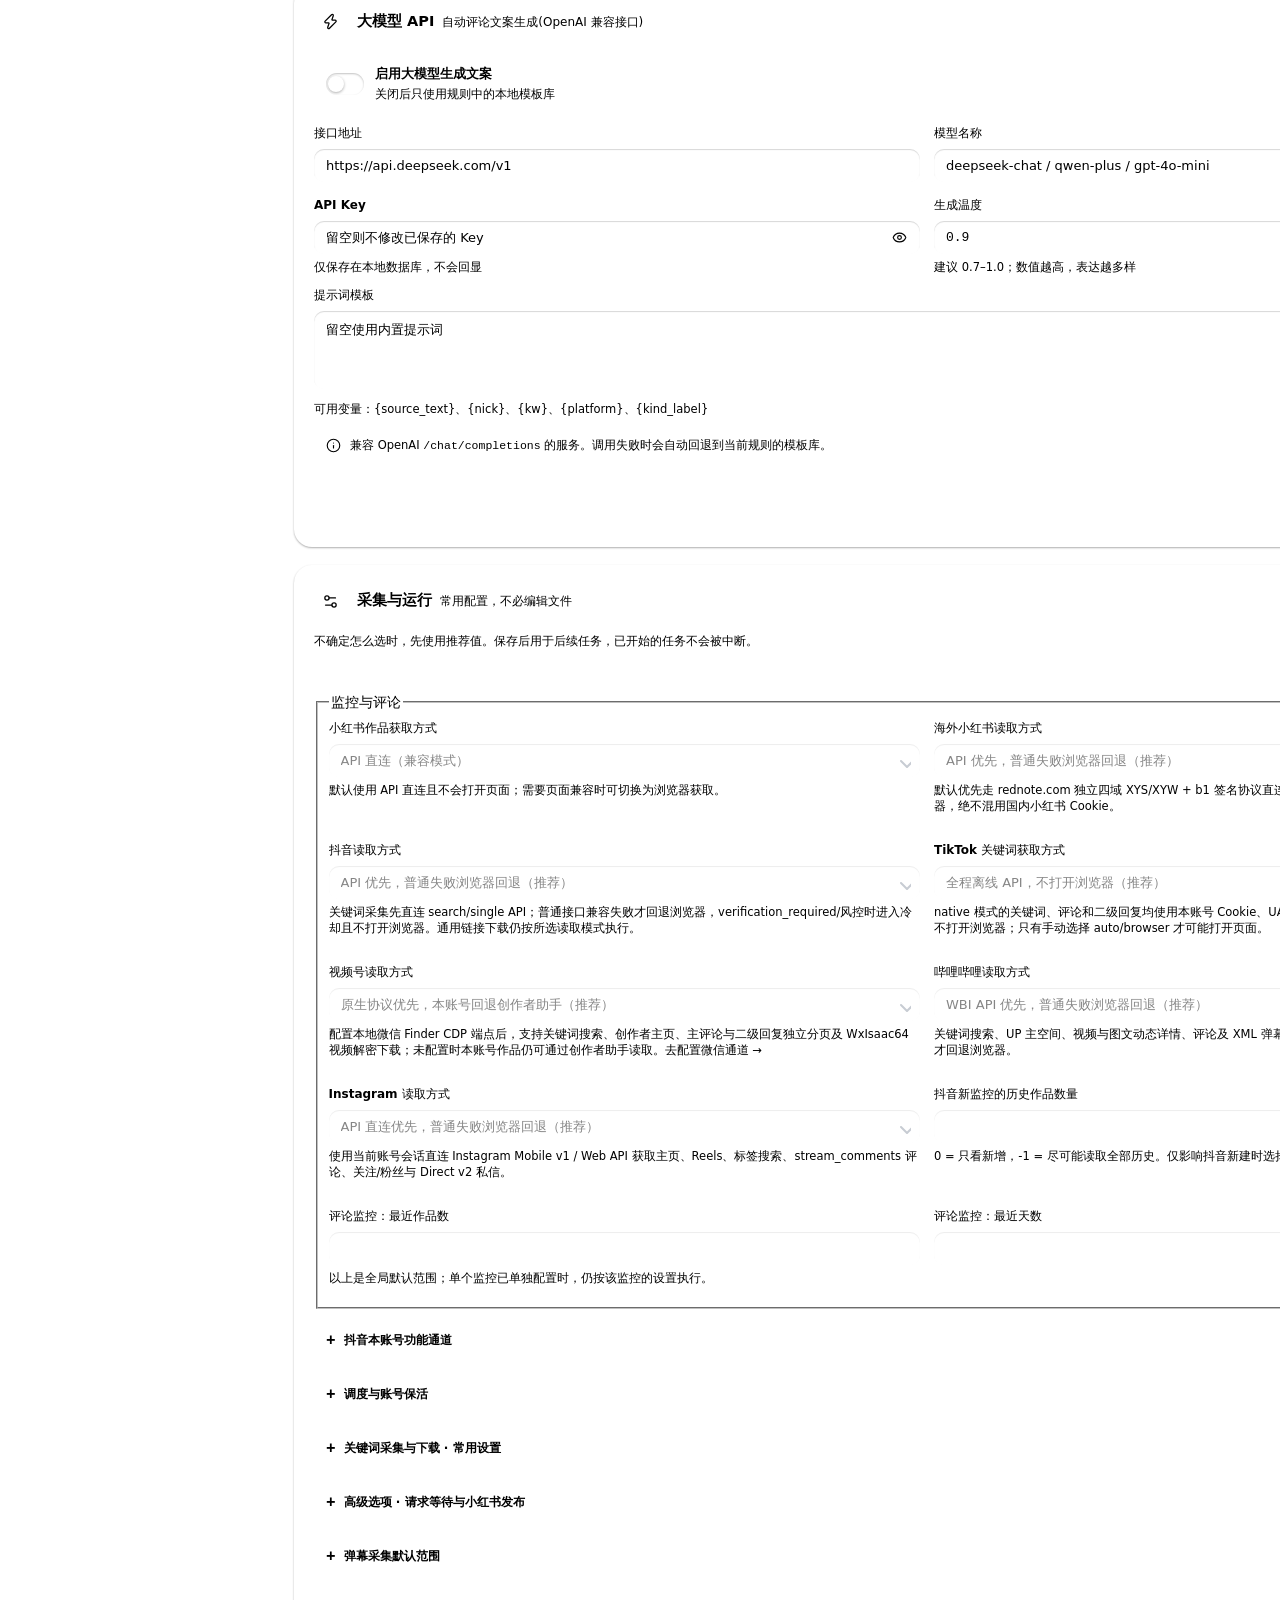
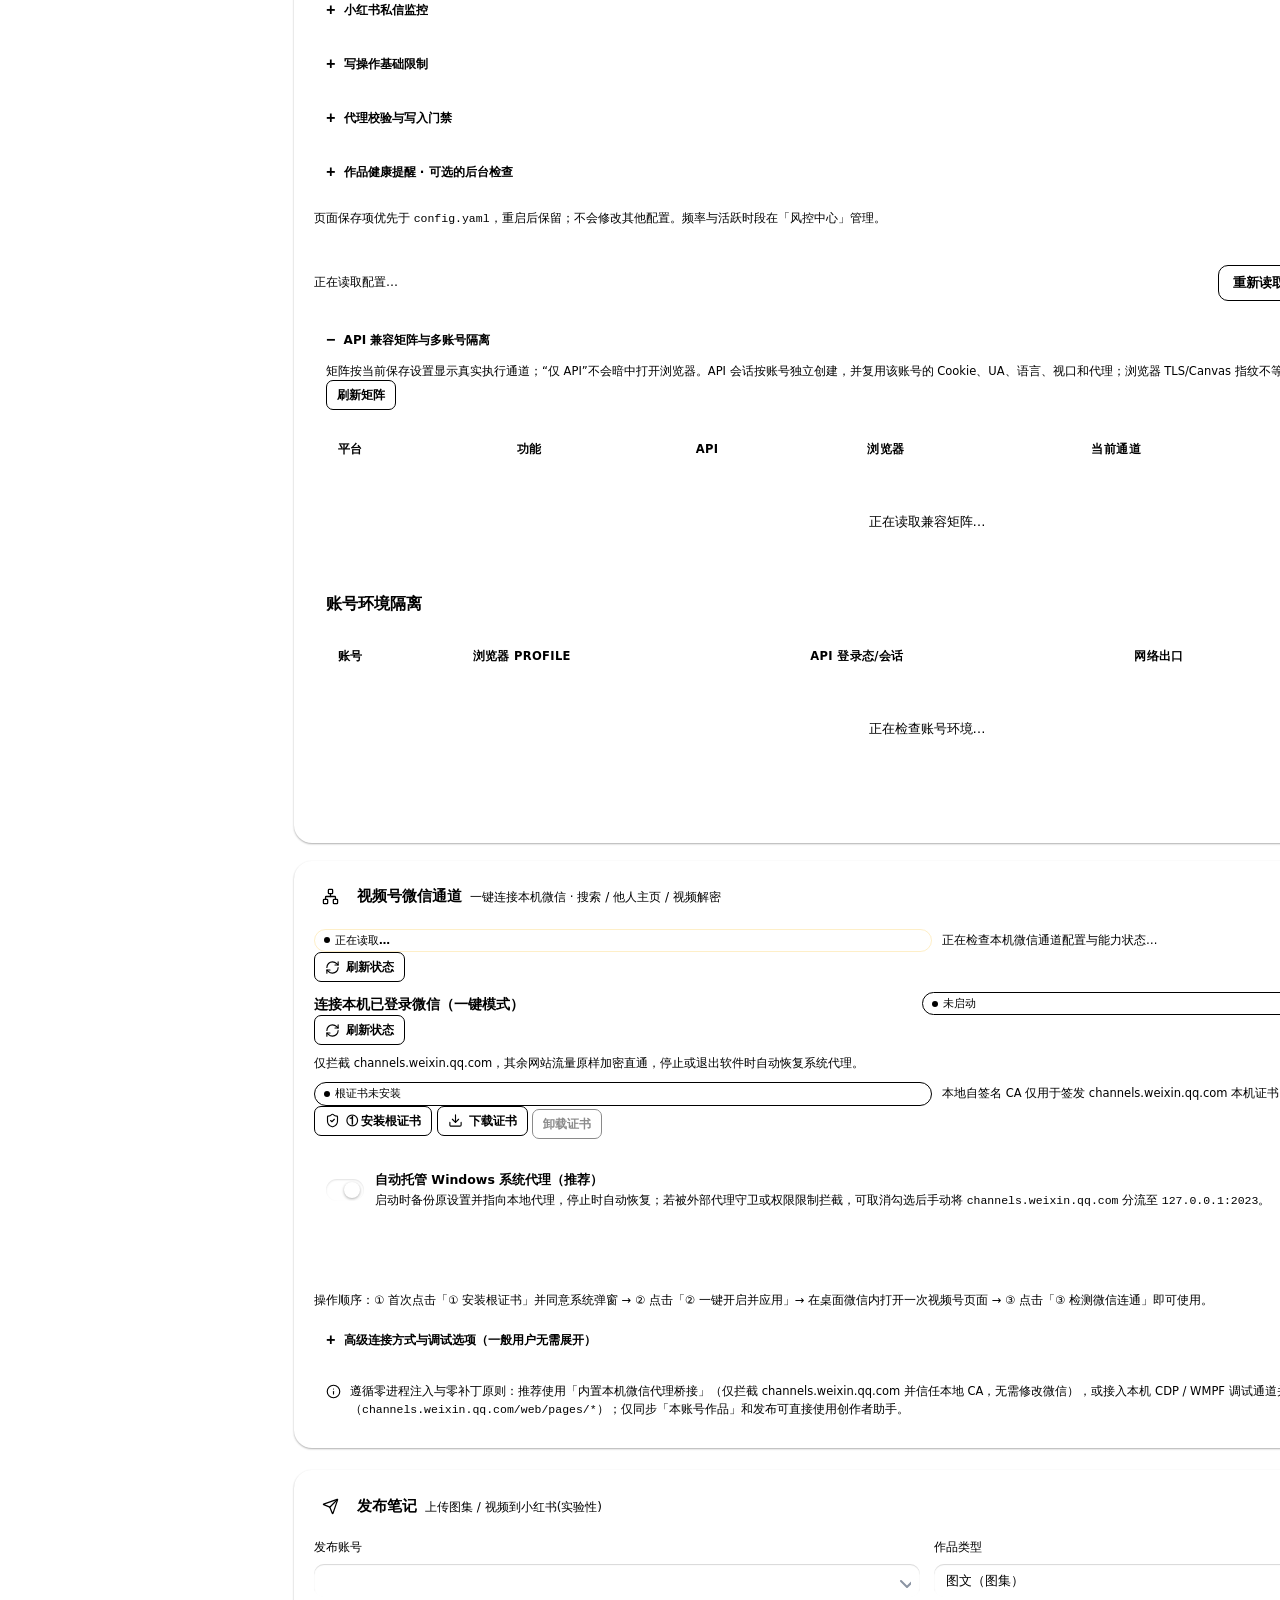
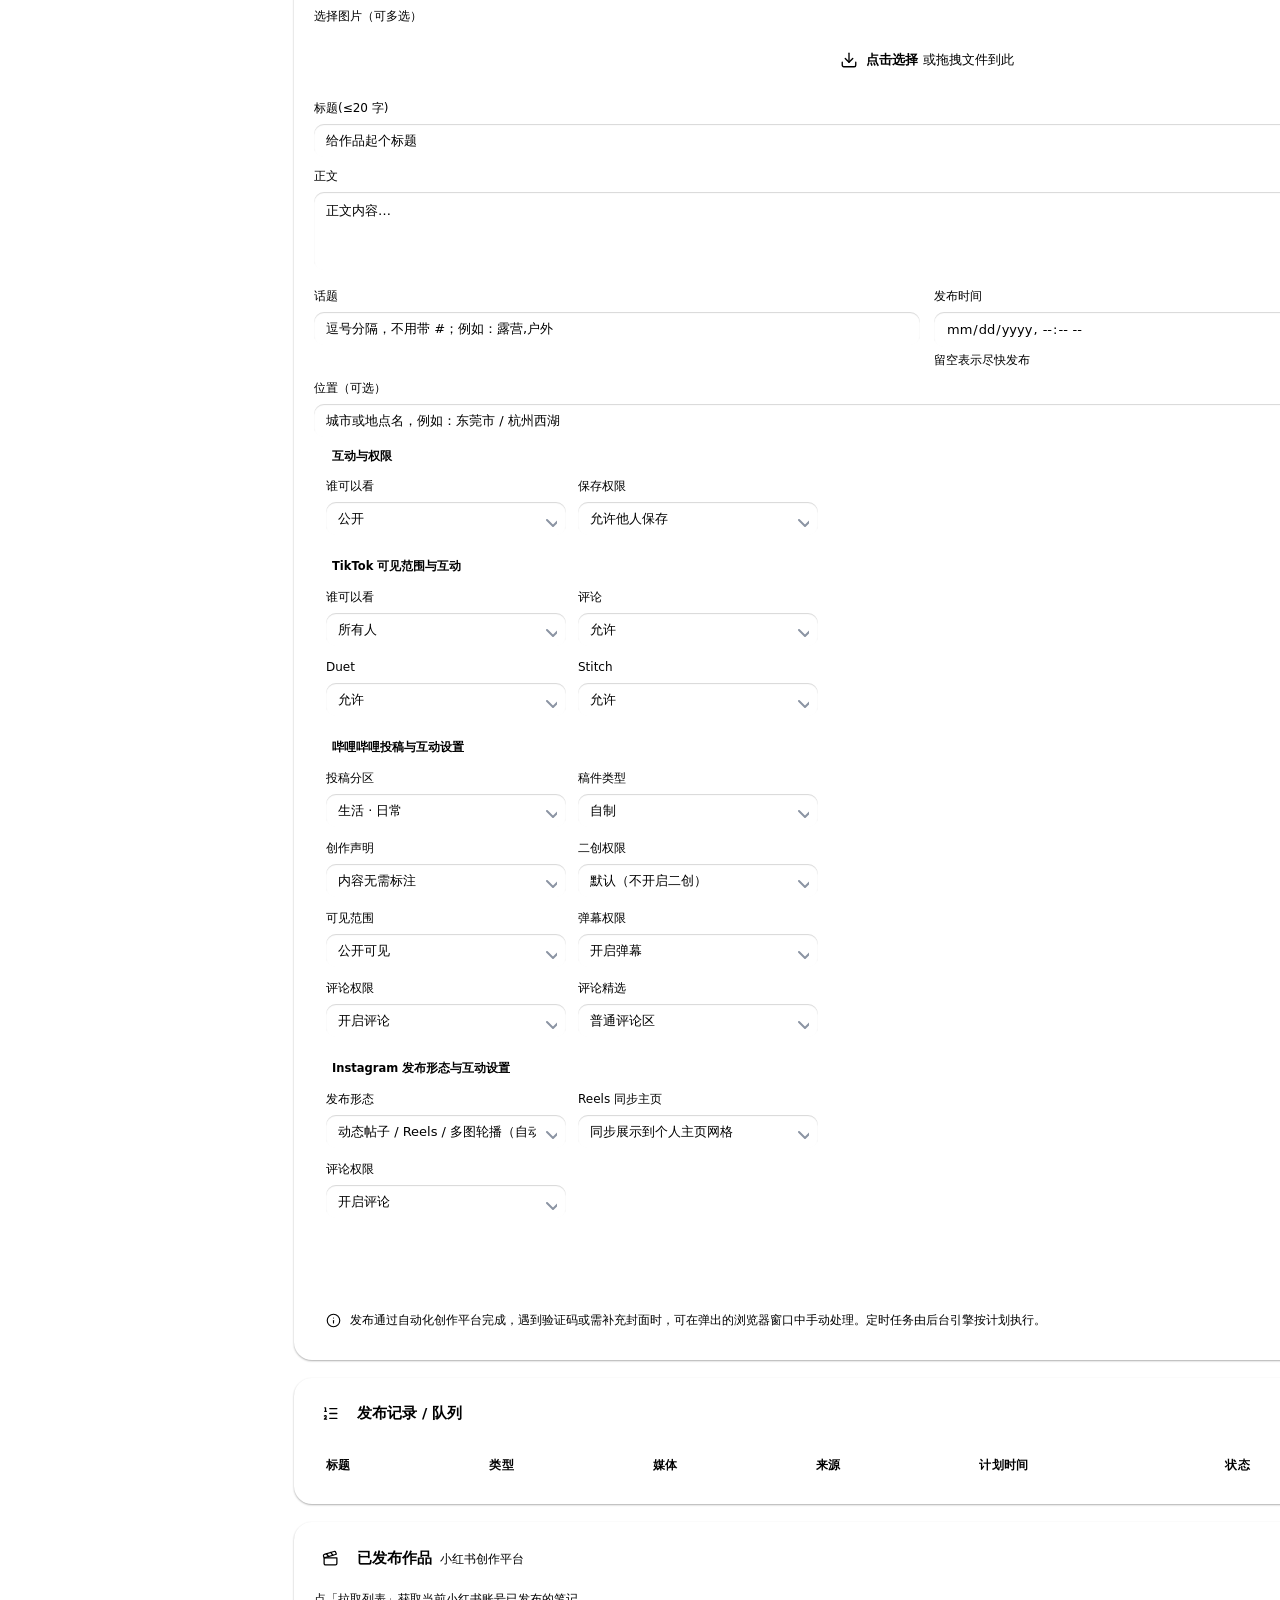
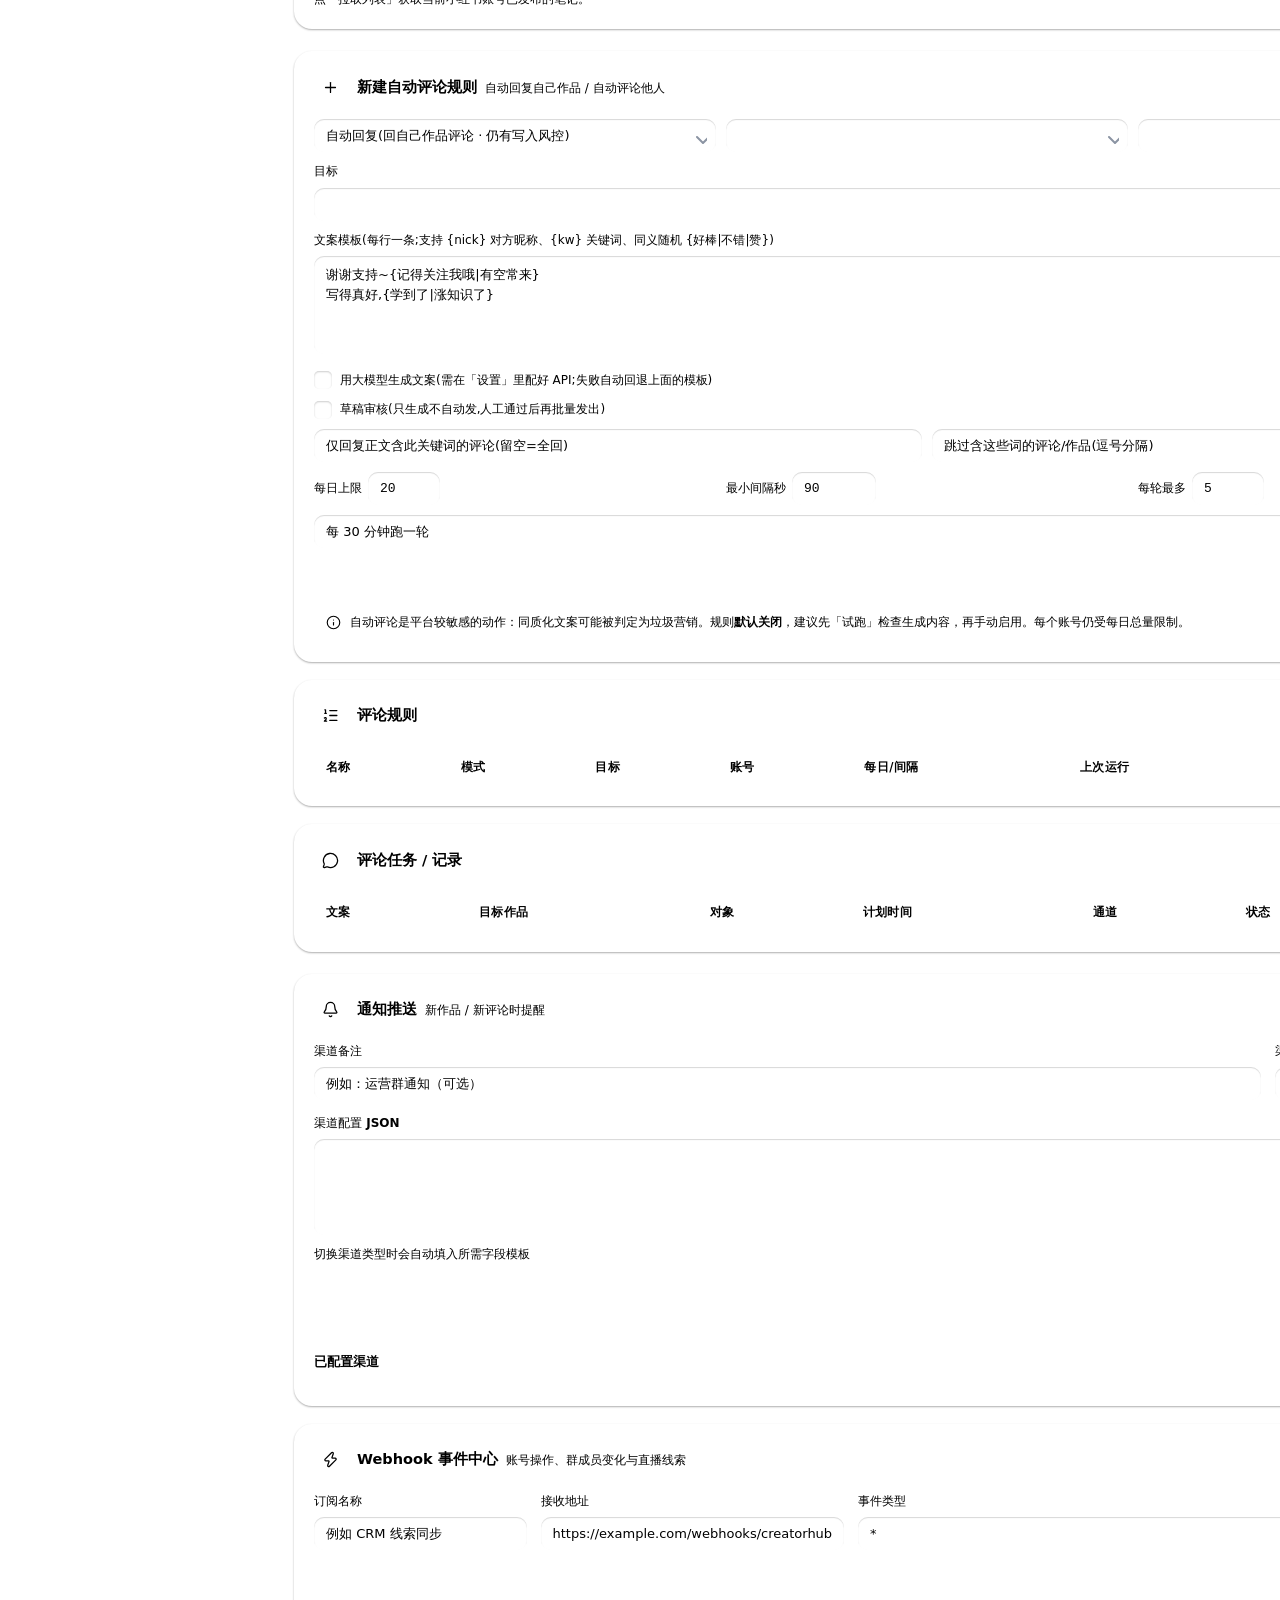
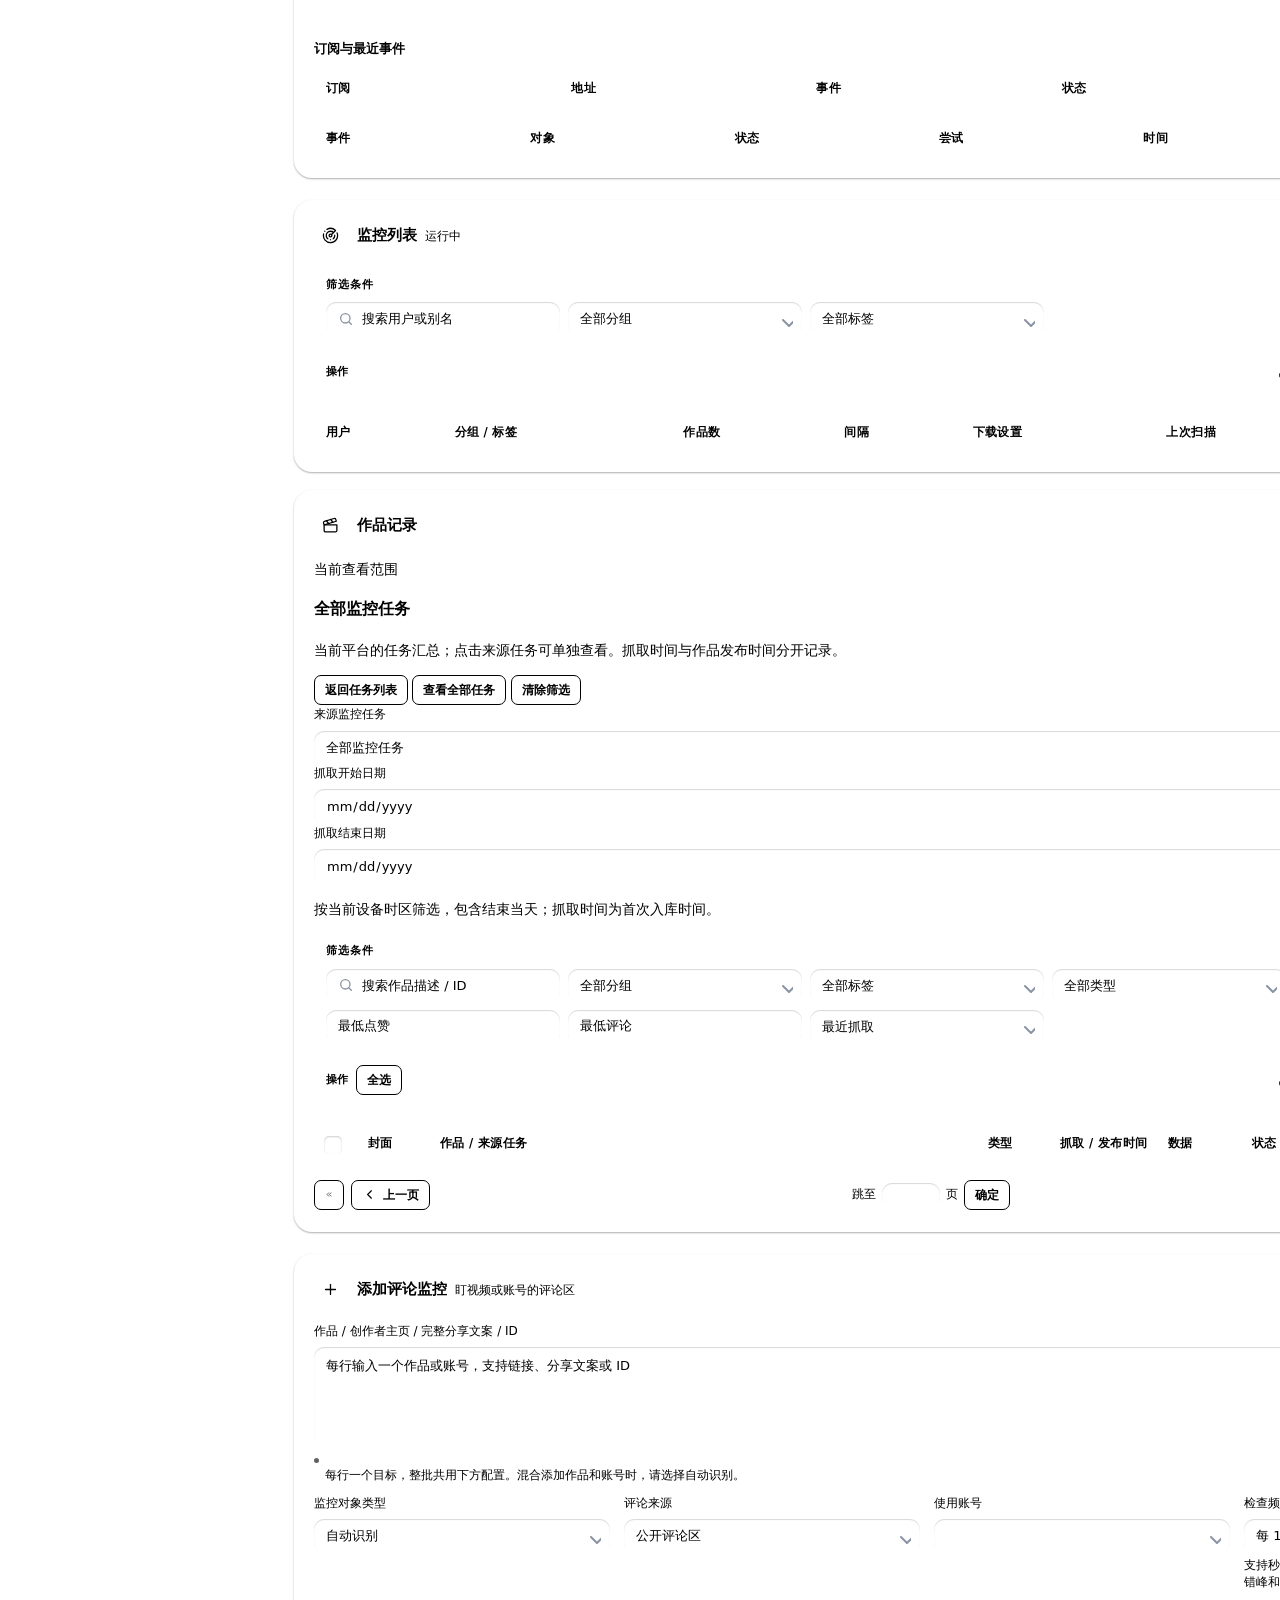
==== commit 1d97900d: "同步上游 RedNote 支持并接入评论监控扩展 保留海外笔记抓取的来源参数，支持采集转监控、批量目标、平台提示词、地区字段和推送记录。" ====
--- a/app/web/index.html
+++ b/app/web/index.html
@@ -86,6 +86,7 @@
   .pswitch button:hover { color:var(--fg); background:var(--surface-2); }
   .pswitch button.active[data-pf="douyin"] { background:var(--acc-soft); color:var(--acc); border-color:var(--acc-ring); }
   .pswitch button.active[data-pf="xhs"] { background:var(--xhs-soft); color:var(--xhs); border-color:var(--xhs-ring); }
+  .pswitch button.active[data-pf="rednote"] { background:rgba(225,29,72,.14); color:#e11d48; border-color:rgba(225,29,72,.42); }
   .pswitch button.active[data-pf="kuaishou"] { background:rgba(255,121,2,.16); color:#ff7902; border-color:rgba(255,121,2,.4); }
   .pswitch button.active[data-pf="shipinhao"] { background:rgba(7,193,96,.16); color:#07c160; border-color:rgba(7,193,96,.4); }
   .pswitch button.active[data-pf="tiktok"] { background:rgba(37,244,238,.12); color:#00b8b2; border-color:rgba(254,44,85,.38); }
@@ -1856,6 +1857,7 @@
   <div class="pswitch" role="tablist" aria-label="平台切换">
     <button role="tab" data-pf="douyin" onclick="switchPlatform('douyin')">抖音</button>
     <button role="tab" data-pf="xhs" onclick="switchPlatform('xhs')">小红书</button>
+    <button role="tab" data-pf="rednote" onclick="switchPlatform('rednote')">海外小红书</button>
     <button role="tab" data-pf="kuaishou" onclick="switchPlatform('kuaishou')">快手</button>
     <button role="tab" data-pf="shipinhao" onclick="switchPlatform('shipinhao')">视频号</button>
     <button role="tab" data-pf="tiktok" onclick="switchPlatform('tiktok')">TikTok</button>
@@ -1891,7 +1893,7 @@
     <button class="navitem" data-tab="queue" onclick="switchTab('queue', true)"><svg><use href="#i-list"/></svg><span class="nav-label">任务队列</span><span class="nav-badge" id="tb-queue">0</span></button>
     <button class="navitem tk-only" data-tab="tiktok-tools" onclick="switchTab('tiktok-tools', true)"><svg><use href="#i-user"/></svg><span class="nav-label">用户互动</span></button>
     <button class="navitem pub-only" data-tab="publish" onclick="switchTab('publish', true)"><svg><use href="#i-send"/></svg><span class="nav-label">发布</span><span class="nav-badge" id="tb-pub">0</span></button>
-    <button class="navitem notsh-only tk-hide" data-tab="autocomment" onclick="switchTab('autocomment', true)"><svg><use href="#i-automation"/></svg><span class="nav-label">自动评论</span><span class="nav-badge" id="tb-ac">0</span></button>
+    <button class="navitem notsh-only tk-hide rn-hide" data-tab="autocomment" onclick="switchTab('autocomment', true)"><svg><use href="#i-automation"/></svg><span class="nav-label">自动评论</span><span class="nav-badge" id="tb-ac">0</span></button>
     <button class="navitem" data-tab="share-download" onclick="switchTab('share-download', true)"><svg><use href="#i-download"/></svg><span class="nav-label">链接下载</span></button>
     <button class="navitem" data-tab="notifications" onclick="switchTab('notifications', true)"><svg><use href="#i-bell"/></svg><span class="nav-label">通知</span></button>
     <button class="navitem" data-tab="settings" onclick="switchTab('settings', true)"><svg><use href="#i-settings"/></svg><span class="nav-label">设置</span></button>
@@ -1975,6 +1977,9 @@
         <button class="xhs-only" onclick="startXhsLogin()"><svg><use href="#i-qr"/></svg>小红书扫码登录</button>
         <button class="ghost xhs-only" onclick="startXhsCreatorLogin()"><svg><use href="#i-send"/></svg>小红书创作者登录</button>
         <button class="ghost xhs-only" onclick="toggleCookie()">Cookie 粘贴</button>
+        <button class="rn-only" onclick="startRednoteLogin()"><svg><use href="#i-qr"/></svg>海外小红书扫码登录</button>
+        <button class="ghost rn-only" onclick="startRednoteCreatorLogin()"><svg><use href="#i-send"/></svg>海外小红书创作者登录</button>
+        <button class="ghost rn-only" onclick="toggleCookie()">Cookie 粘贴</button>
         <button class="ks-only" onclick="startKsLogin()"><svg><use href="#i-qr"/></svg>快手扫码登录</button>
         <button class="ghost ks-only" onclick="startKsCreatorLogin()" title="普通快手扫码登录已可用于发布；仅在创作平台仍提示登录时使用"><svg><use href="#i-send"/></svg>创作平台登录（备用）</button>
         <button class="ghost ks-only" onclick="toggleCookie()">Cookie 粘贴</button>
@@ -2395,7 +2400,7 @@
         <h2 id="mon-add-title">添加作品监控 <span class="sub">监控并下载新作品</span></h2>
       </div>
       <div class="stack">
-        <div class="xhs-only">
+        <div class="xhs-rn-only">
           <label class="field" for="t-kind">监控类型</label>
           <select id="t-kind" aria-label="监控类型" onchange="applyMonitorForm()">
             <option value="creator">创作者笔记(盯一个博主)</option>
@@ -2768,6 +2773,13 @@
             <p class="field-help" id="engine-xhs-read-help">默认使用 API 直连且不会打开页面；需要页面兼容时可切换为浏览器获取。</p>
           </div>
           <div class="form-field">
+            <label for="engine-rednote_read_mode">海外小红书读取方式</label>
+            <select id="engine-rednote_read_mode" name="rednote_read_mode" disabled aria-describedby="engine-rednote-read-help">
+              <option value="hybrid">API 优先，普通失败浏览器回退（推荐）</option><option value="api">仅 API 直连（XYS/XYW + b1）</option><option value="browser">仅浏览器获取</option>
+            </select>
+            <p class="field-help" id="engine-rednote-read-help">默认优先走 rednote.com 独立四域 XYS/XYW + b1 签名协议直连，普通兼容或验证失败时自动回退已登录浏览器，绝不混用国内小红书 Cookie。</p>
+          </div>
+          <div class="form-field">
             <label for="engine-douyin_read_mode">抖音读取方式</label>
             <select id="engine-douyin_read_mode" name="douyin_read_mode" disabled aria-describedby="engine-douyin-read-help">
               <option value="hybrid">API 优先，普通失败浏览器回退（推荐）</option><option value="api">仅 API，不打开浏览器</option><option value="browser">仅浏览器</option>
@@ -2863,6 +2875,7 @@
             <div class="form-field"><label for="engine-xhs_request_jitter">读取间隔随机延长比例</label><input id="engine-xhs_request_jitter" name="xhs_request_jitter" type="number" min="0" max="1" step="0.01" required disabled><p class="field-help">0.35 表示最多额外等待 35%，不会缩短原有间隔。</p></div>
             <div class="form-field"><label for="engine-comment_max_scrolls">评论区默认翻页次数</label><input id="engine-comment_max_scrolls" name="comment_max_scrolls" type="number" min="1" max="30" step="1" required disabled><p class="field-help">更多翻页会增加耗时；单个监控可单独调整。</p></div>
             <div class="form-field"><label for="engine-xhs_publish_mode">小红书发布方式</label><select id="engine-xhs_publish_mode" name="xhs_publish_mode" disabled><option value="browser">浏览器发布（推荐）</option><option value="api">API 直连（兼容模式）</option></select><p class="field-help">仅影响发布，不改变作品监控的获取方式；原生身份账号仍使用浏览器发布。</p></div>
+            <div class="form-field"><label for="engine-rednote_publish_mode">海外小红书发布方式</label><select id="engine-rednote_publish_mode" name="rednote_publish_mode" disabled><option value="browser">创作者中心页面发布（推荐）</option><option value="api">API 纯协议直发（实验通道 · XYS + b1）</option></select><p class="field-help">实验通道自动提取或合成 rednote.com 专属 b1 环境并走 COS + webapi.rednote.com/web_api/sns/v2/note 单次提交，失败不自动重发。</p></div>
             <div class="form-field"><label for="engine-xhs_comment_write_mode">小红书评论发送方式</label><select id="engine-xhs_comment_write_mode" name="xhs_comment_write_mode" disabled><option value="browser">浏览器发送（推荐）</option><option value="manual">只保存草稿</option><option value="api">API 直连（兼容模式）</option></select></div>
             <div class="form-field"><label for="engine-douyin_write_mode">抖音写入方式</label><select id="engine-douyin_write_mode" name="douyin_write_mode" disabled><option value="hybrid">API 优先，明确失败后浏览器回退（推荐）</option><option value="api">仅 API，不打开浏览器</option><option value="browser">仅浏览器</option></select><p class="field-help">影响评论、回复、关注/取关和已有会话私信；发布作品仍使用创作中心浏览器流程。网络结果不确定时不会重复提交或回退。</p></div>
             <div class="form-field"><label for="engine-bilibili_write_mode">哔哩哔哩写入方式</label><select id="engine-bilibili_write_mode" name="bilibili_write_mode" disabled><option value="hybrid">API 优先，明确失败后浏览器回退（推荐）</option><option value="api">仅 API，不打开浏览器</option><option value="browser">仅浏览器</option></select><p class="field-help">影响评论、回复、关注/取关、稿件可见性与私信发送；发布视频和图文动态走创作中心浏览器流程。网络结果不确定时不会重复提交或回退。</p></div>
@@ -3334,7 +3347,7 @@
     </div>
 
     <!-- 已发布作品(创作平台)· 仅小红书 -->
-    <div class="card xhs-only" data-section="published">
+    <div class="card xhs-rn-only" data-section="published">
       <div class="card-head">
         <span class="card-ic"><svg><use href="#i-film"/></svg></span>
         <h2>已发布作品 <span class="sub">小红书创作平台</span></h2>
@@ -3972,9 +3985,9 @@
       </div>
       <div class="tabbar" style="position:static;margin-bottom:14px">
         <button class="tab active" data-hubtab="myworks" onclick="switchHubTab('myworks')"><svg><use href="#i-film"/></svg>我的作品 <span class="tab-badge" id="hb-myworks">0</span></button>
-        <button class="tab notsh-only tk-hide" data-hubtab="following" onclick="switchHubTab('following')"><svg><use href="#i-user"/></svg>关注 <span class="tab-badge" id="hb-following">0</span></button>
-        <button class="tab notsh-only tk-hide" data-hubtab="fans" onclick="switchHubTab('fans')"><svg><use href="#i-heart"/></svg>粉丝 <span class="tab-badge" id="hb-fans">0</span></button>
-        <button class="tab notsh-only tk-hide" data-hubtab="dm" onclick="switchHubTab('dm')"><svg><use href="#i-send"/></svg>私信 <span class="tab-badge" id="hb-dm">0</span></button>
+        <button class="tab notsh-only tk-hide rn-hide" data-hubtab="following" onclick="switchHubTab('following')"><svg><use href="#i-user"/></svg>关注 <span class="tab-badge" id="hb-following">0</span></button>
+        <button class="tab notsh-only tk-hide rn-hide" data-hubtab="fans" onclick="switchHubTab('fans')"><svg><use href="#i-heart"/></svg>粉丝 <span class="tab-badge" id="hb-fans">0</span></button>
+        <button class="tab notsh-only tk-hide rn-hide" data-hubtab="dm" onclick="switchHubTab('dm')"><svg><use href="#i-send"/></svg>私信 <span class="tab-badge" id="hb-dm">0</span></button>
         <button class="tab" data-hubtab="stats" onclick="switchHubTab('stats')"><svg><use href="#i-eye"/></svg>数据 <span class="tab-badge" id="hb-stats">0</span></button>
       </div>
 
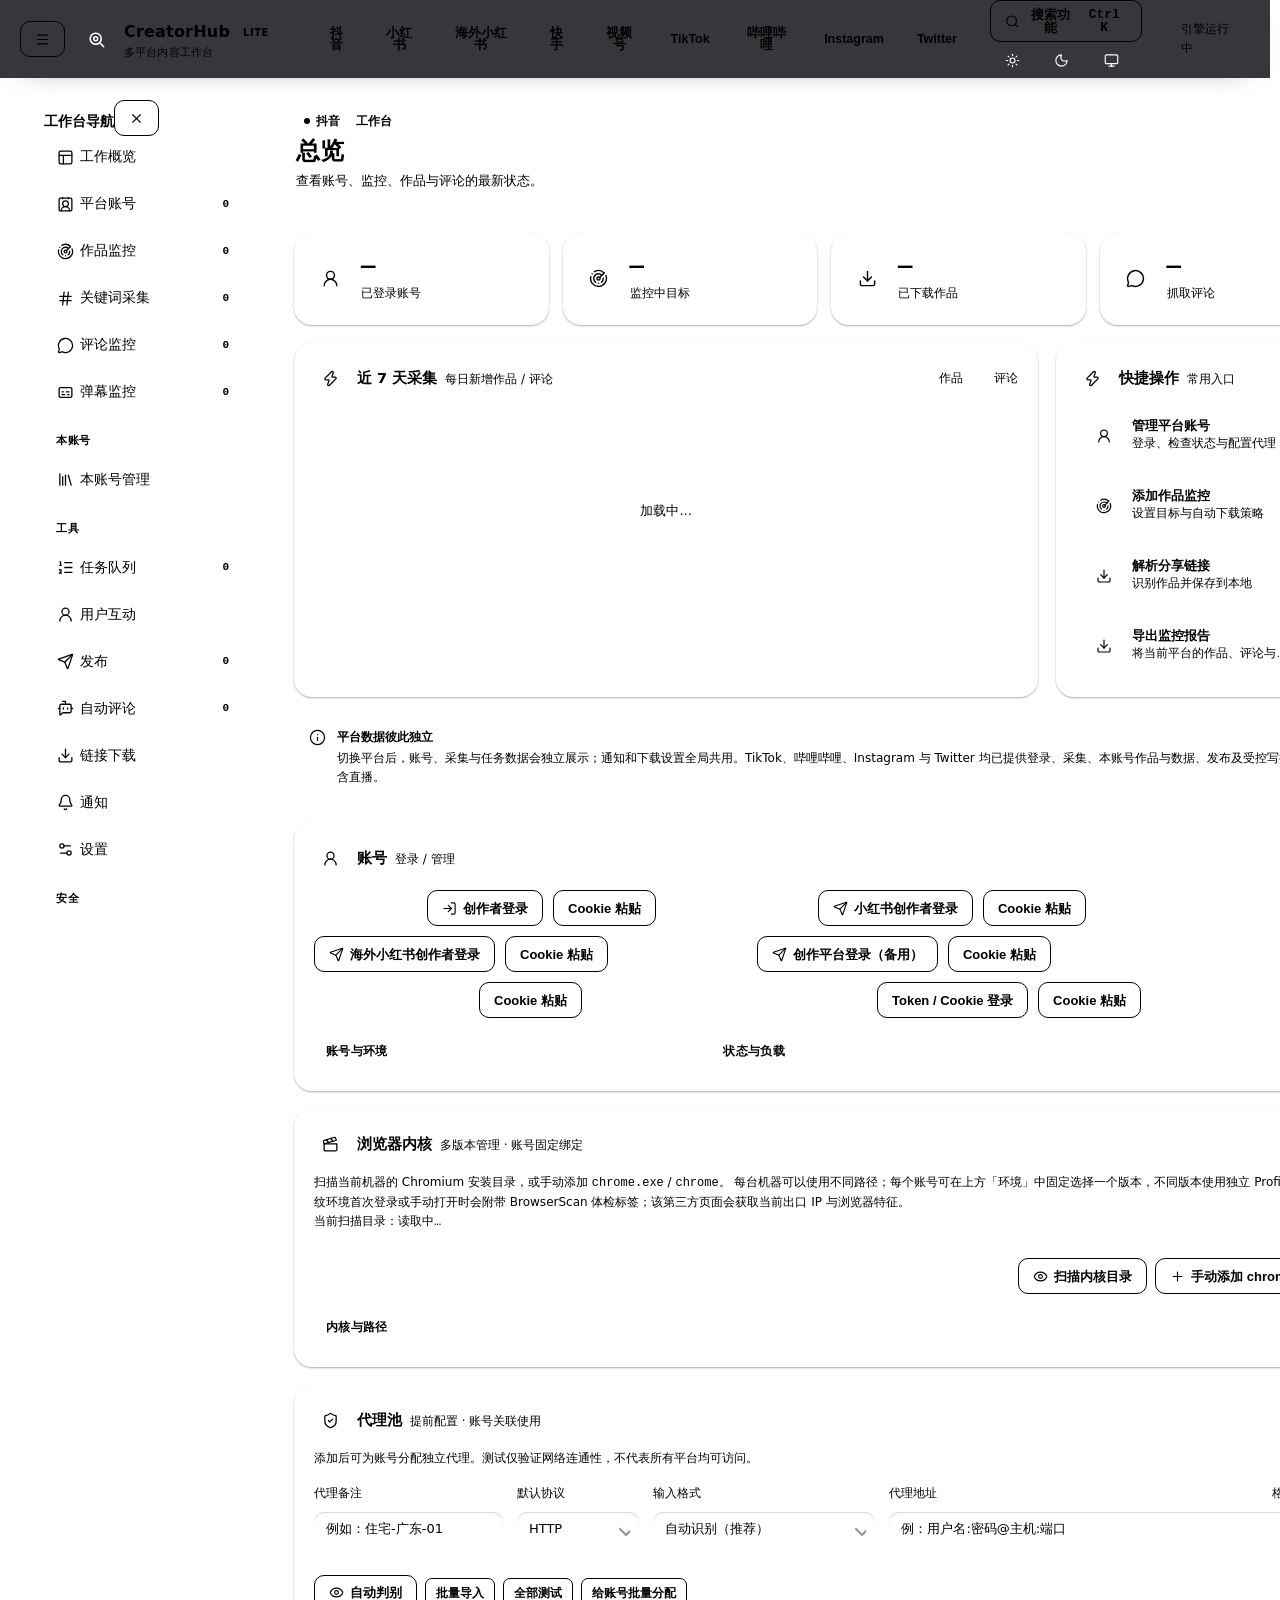
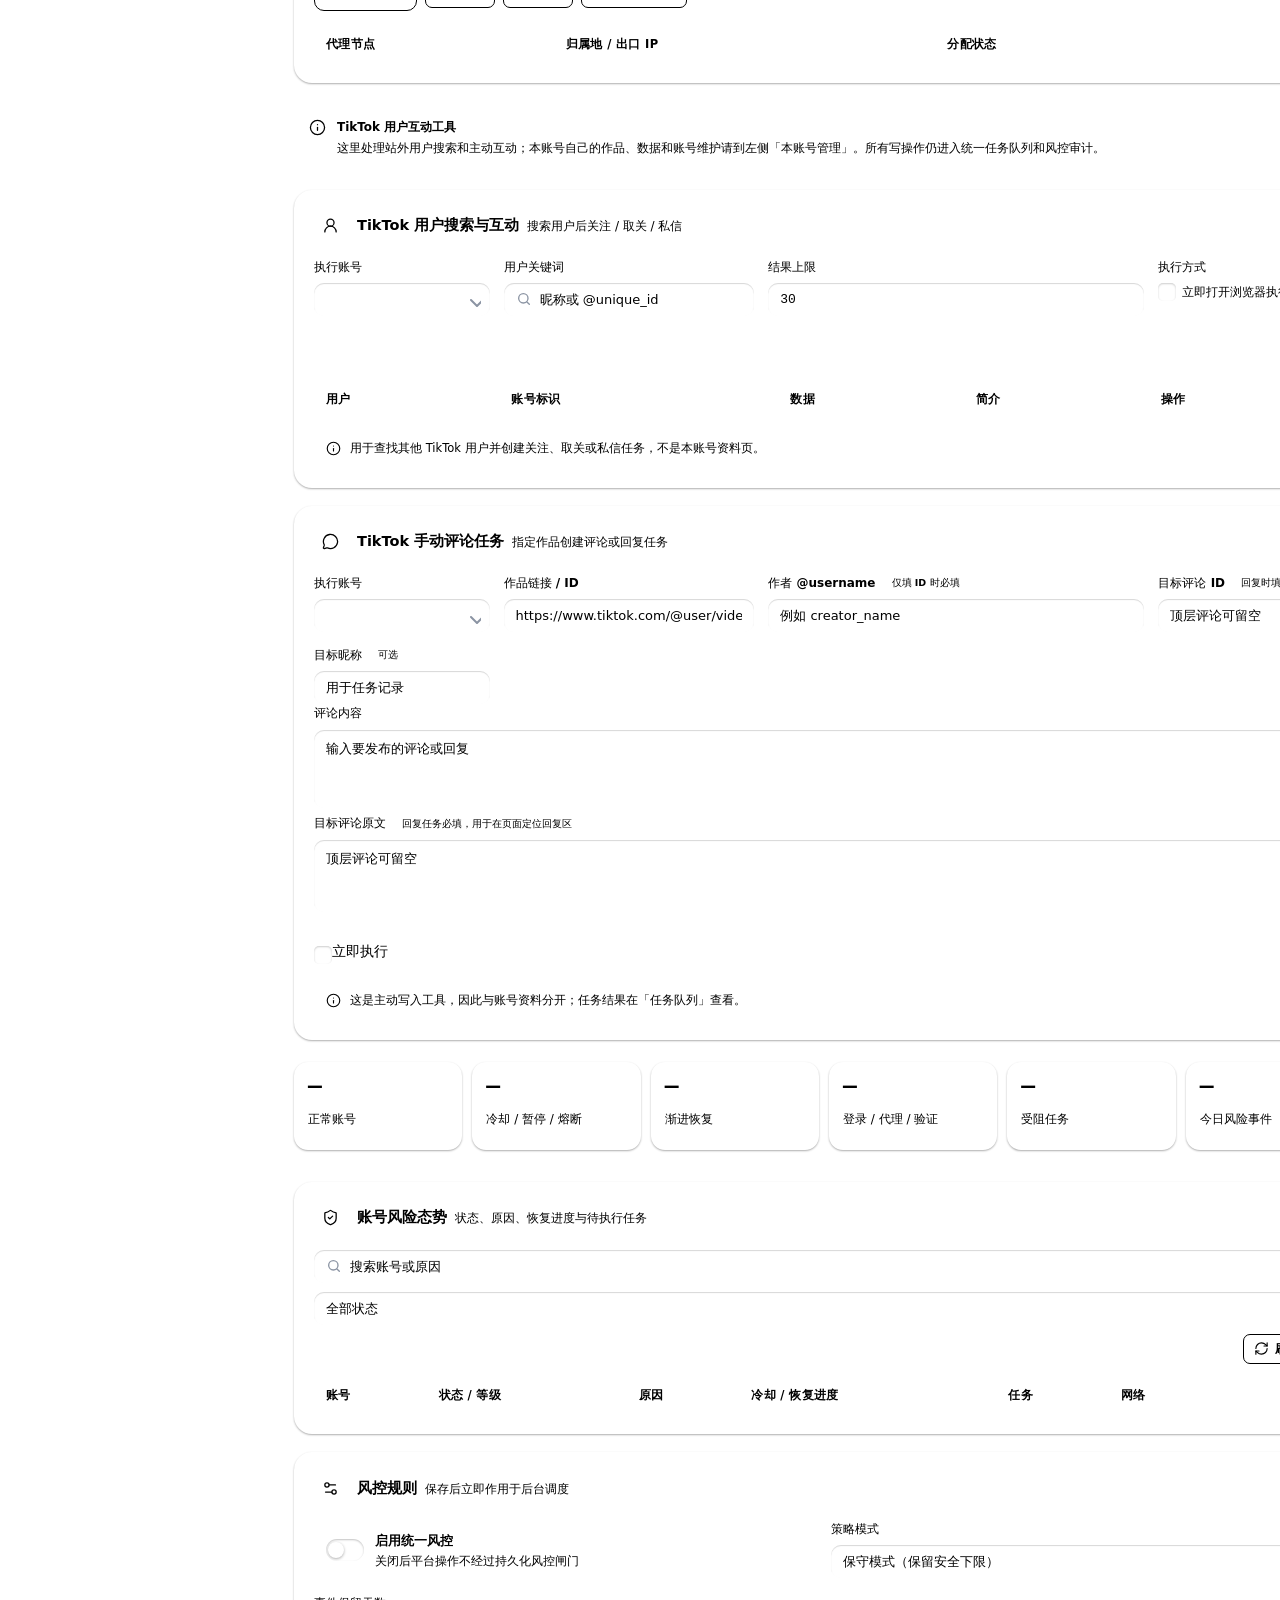
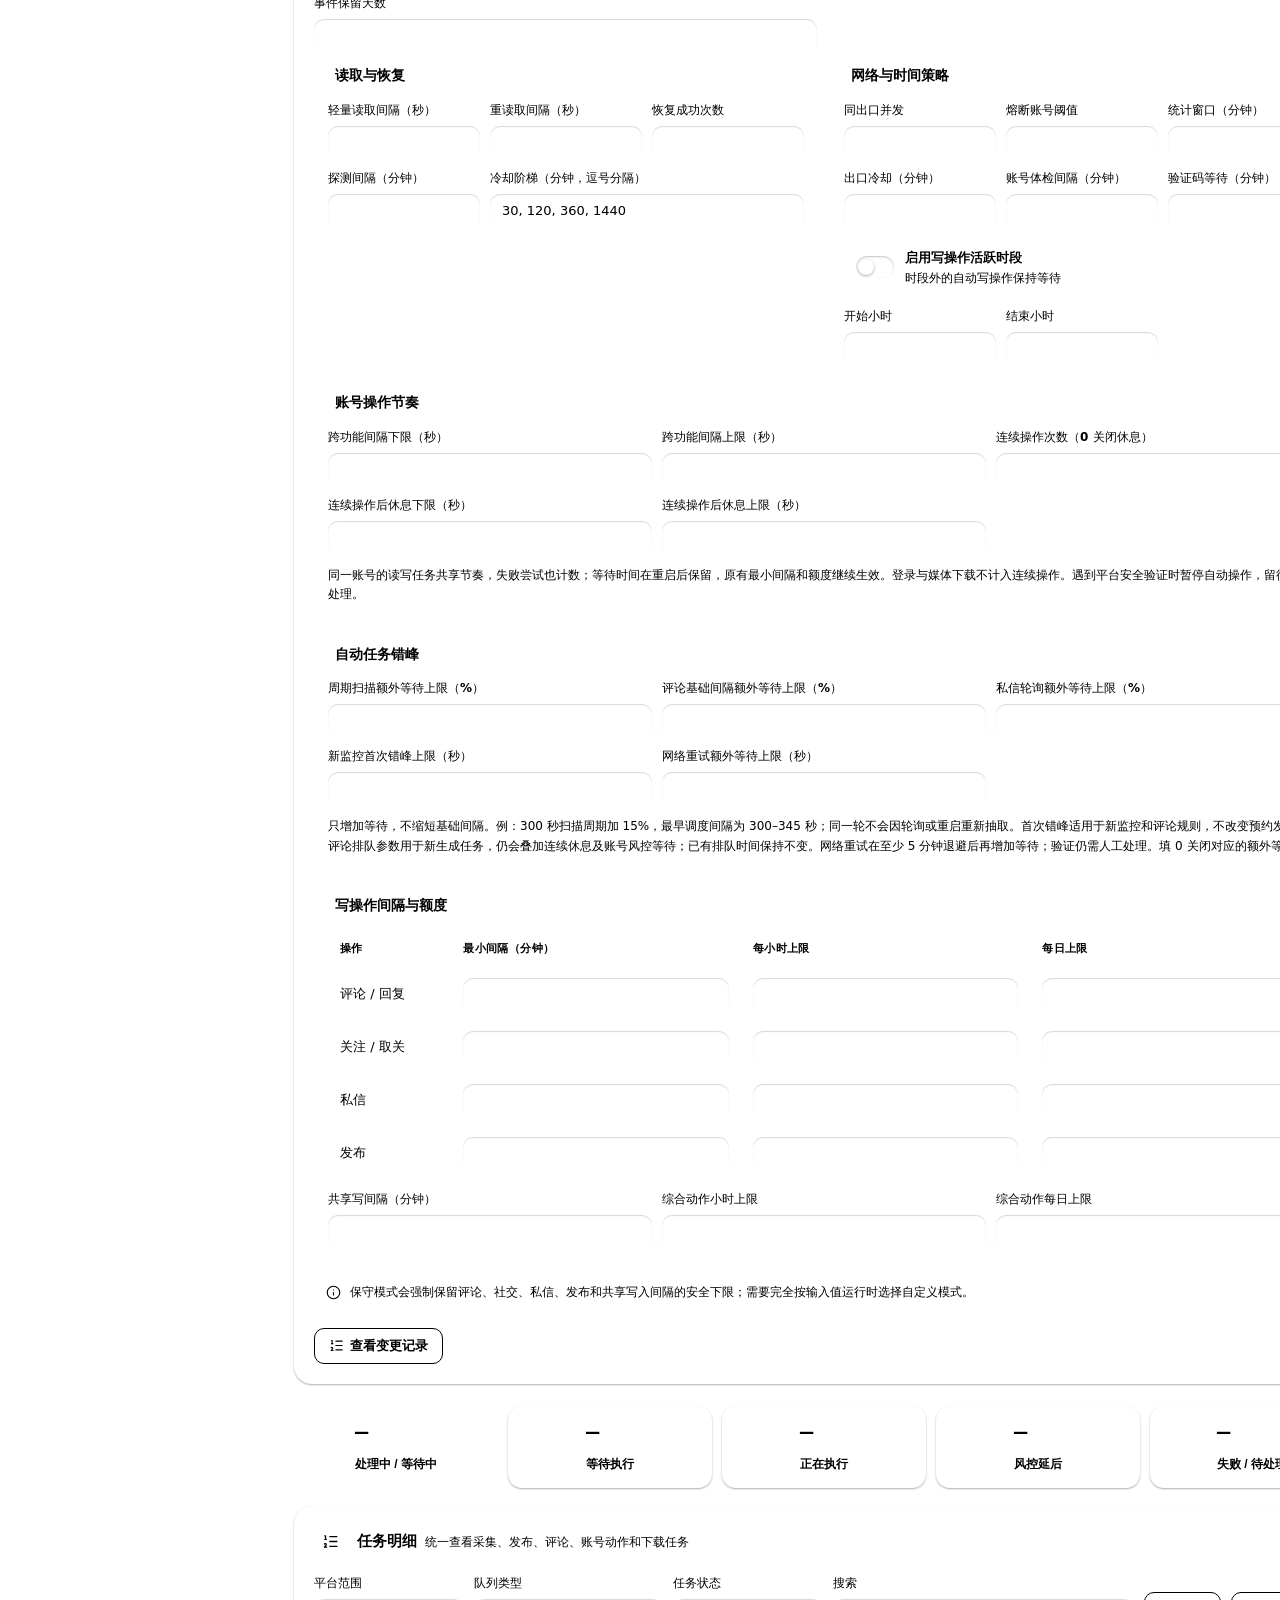
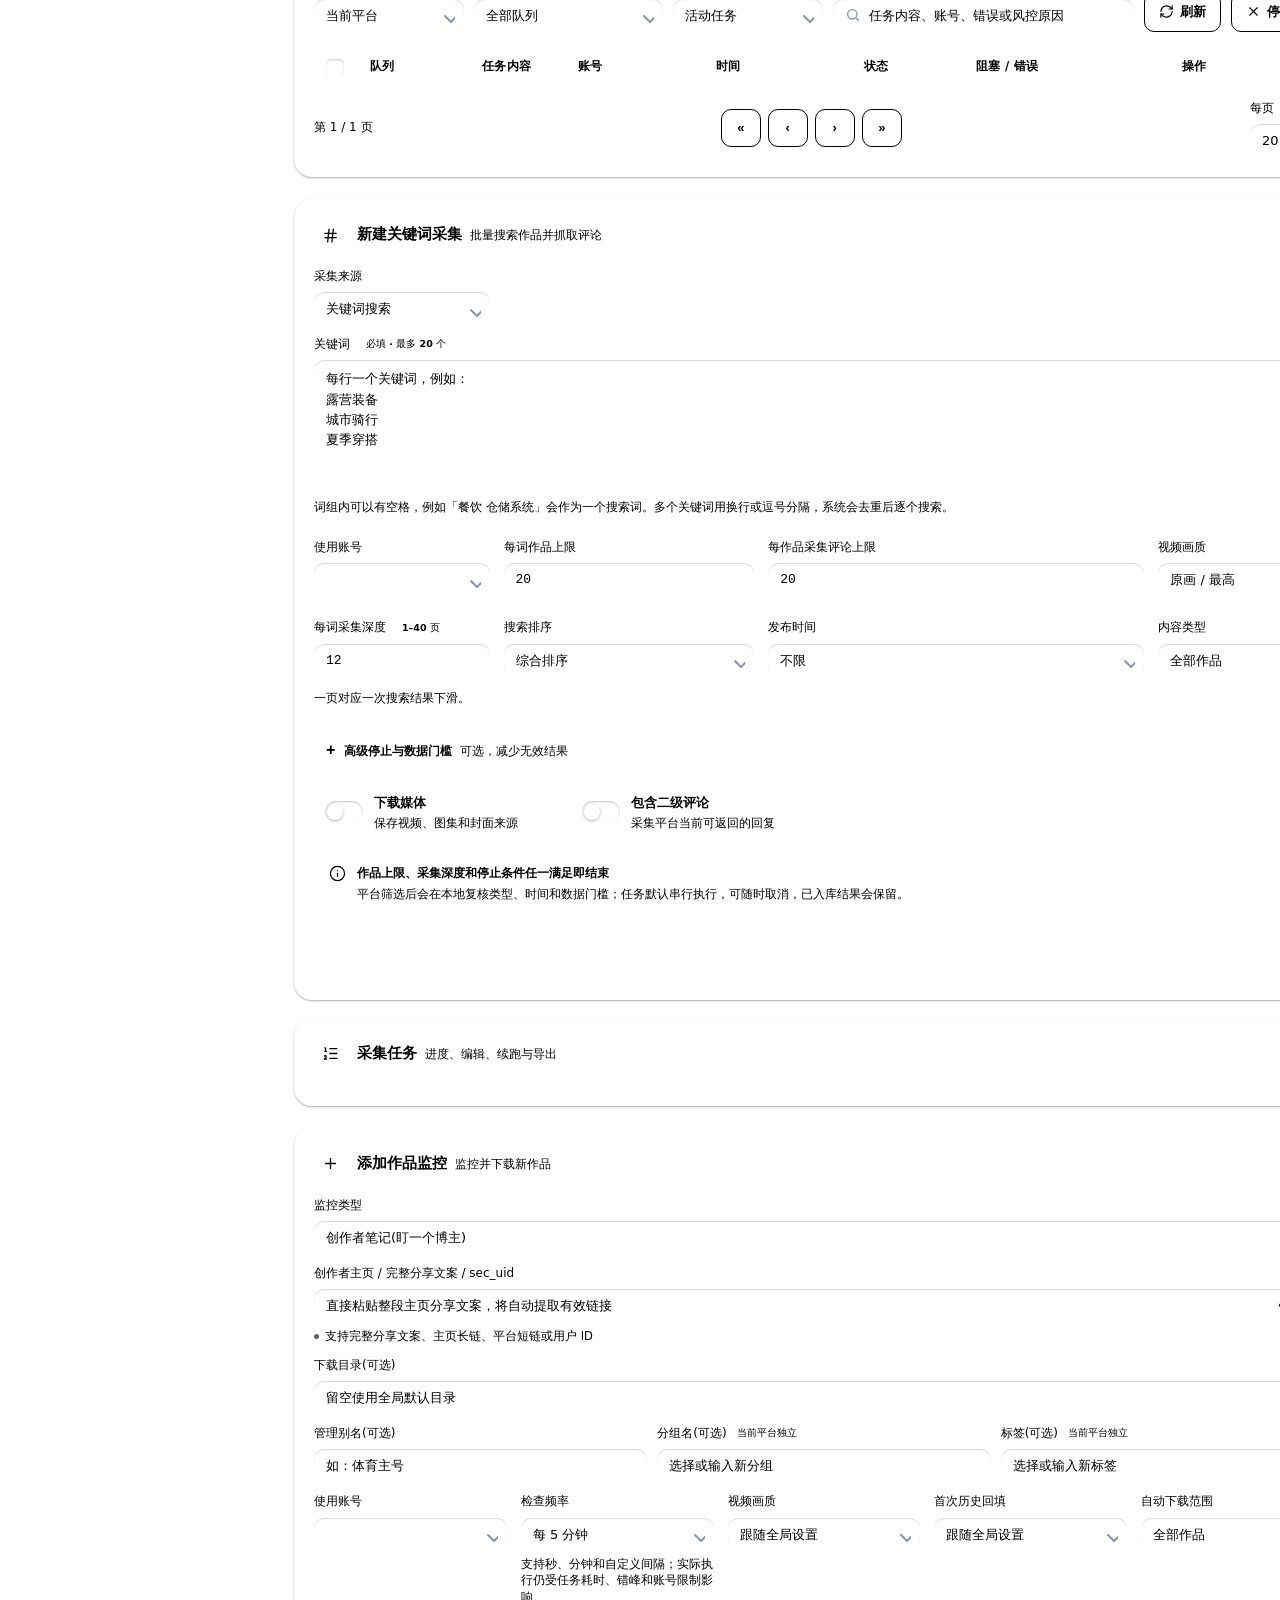
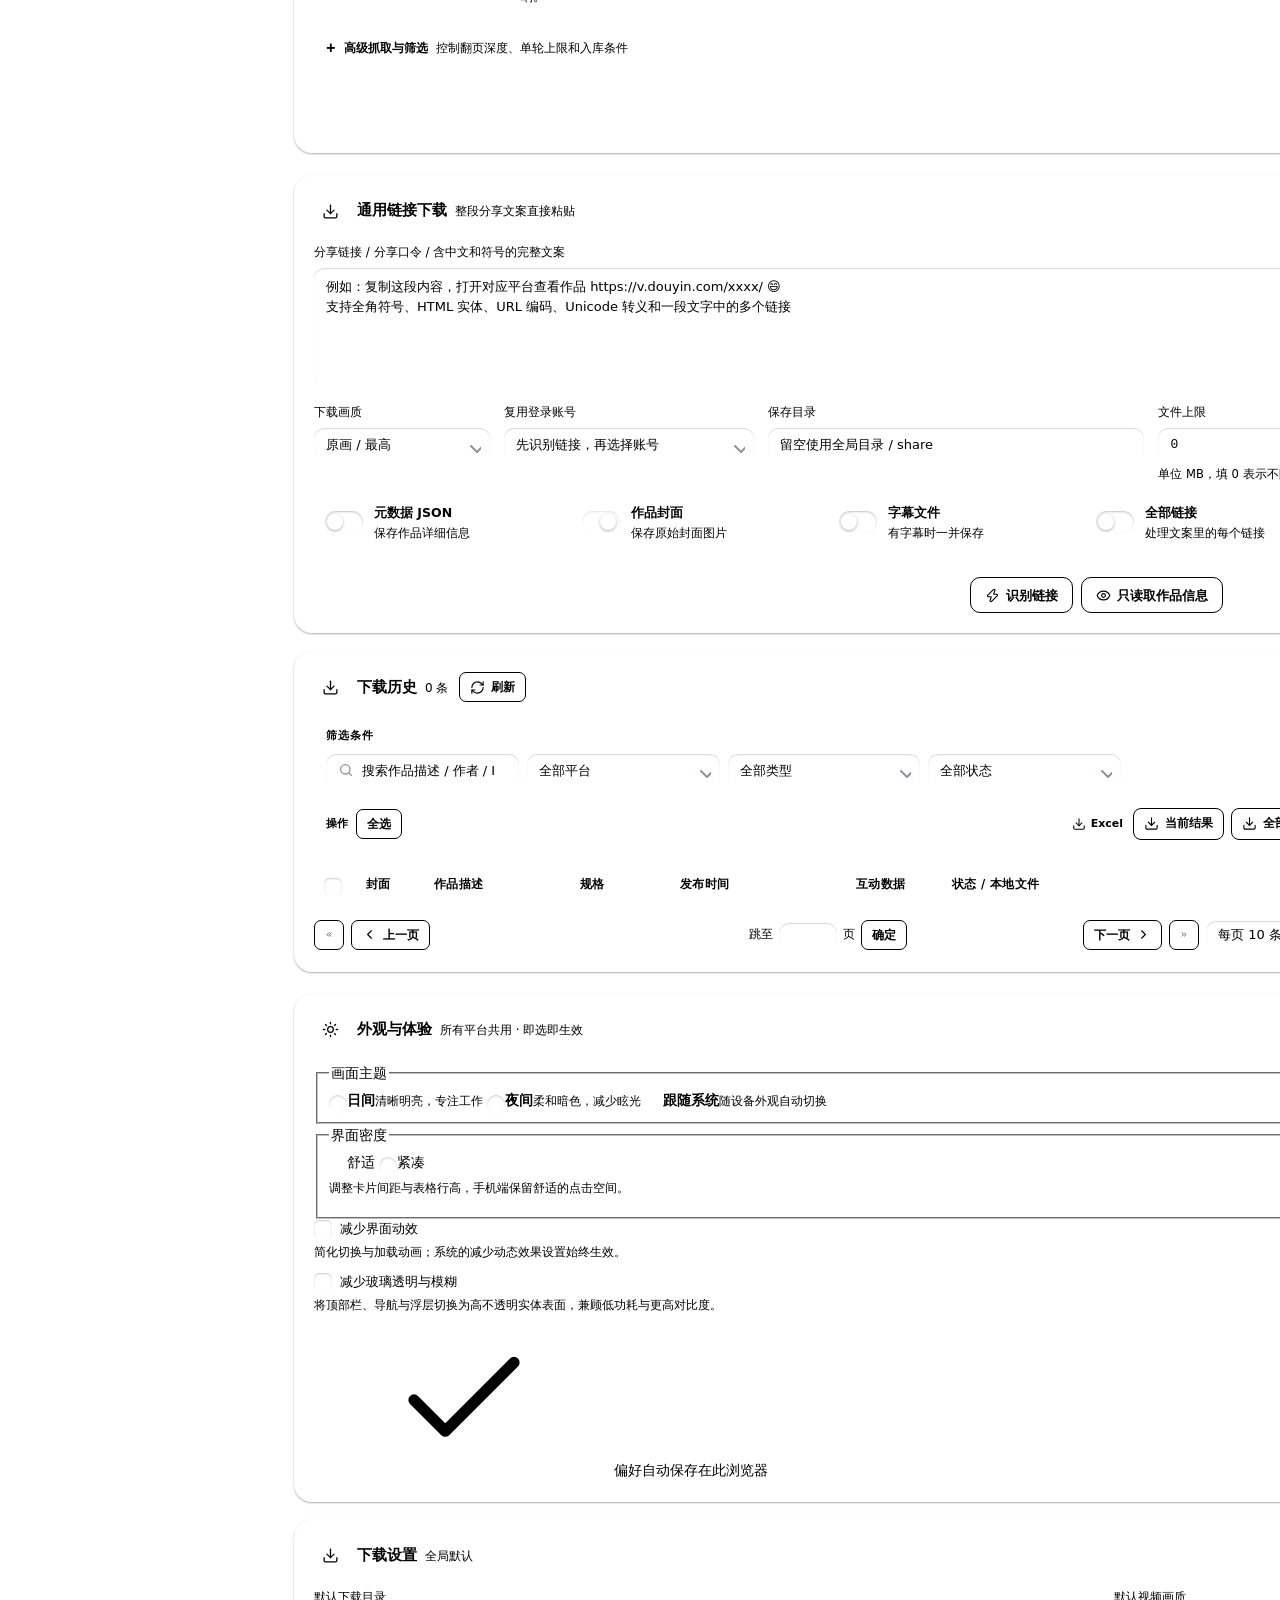
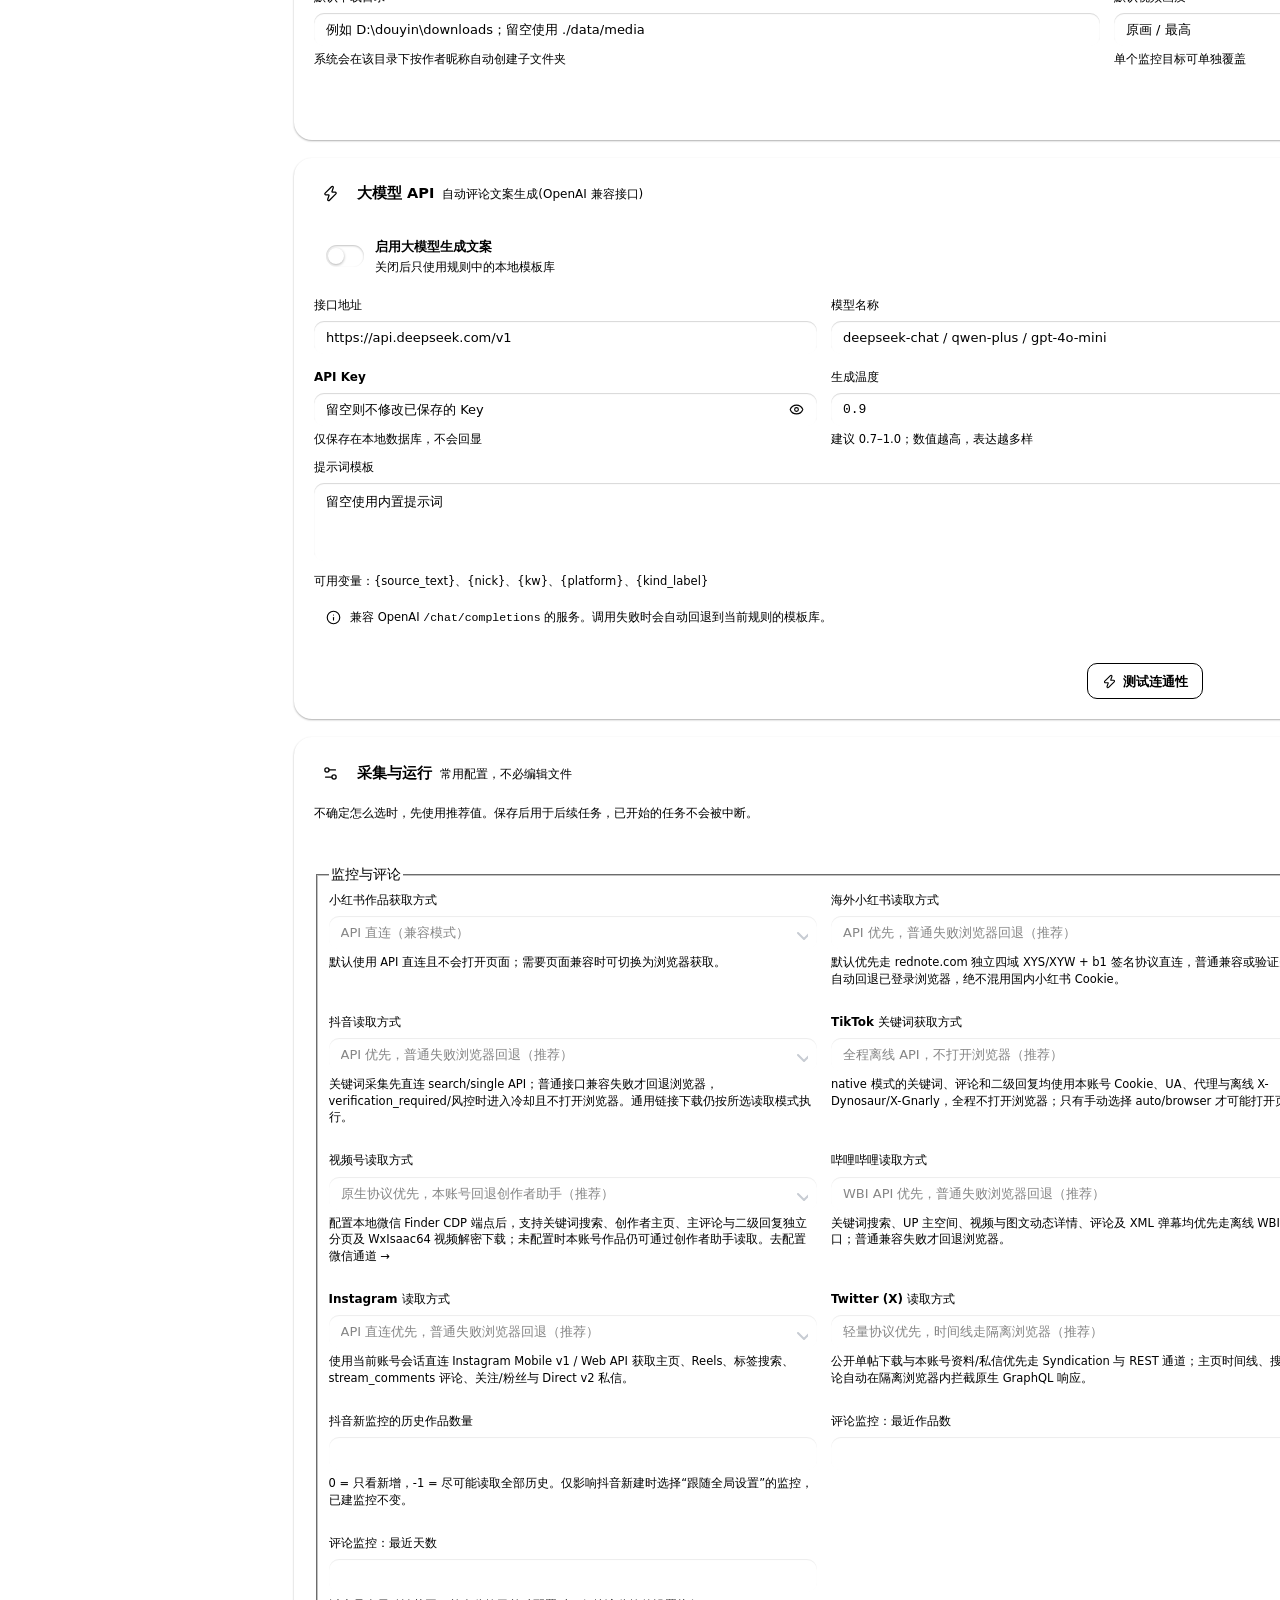
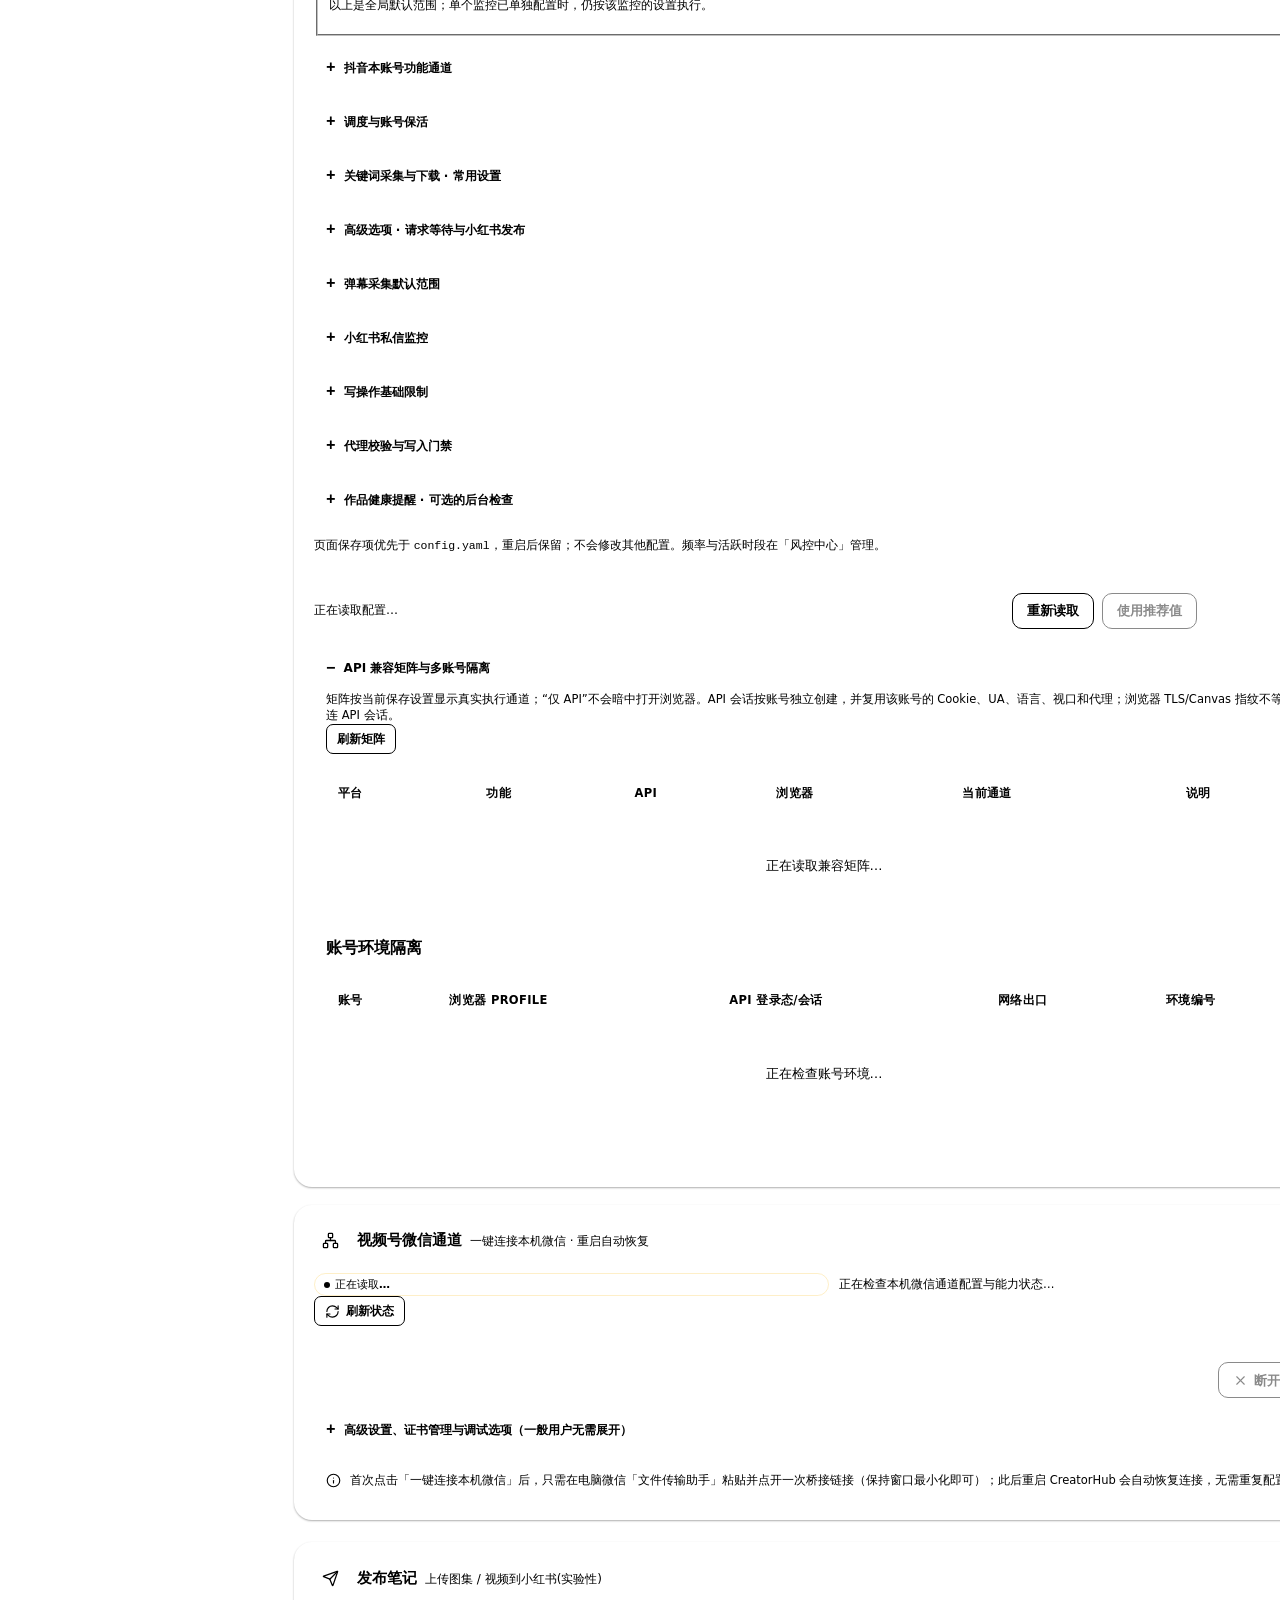
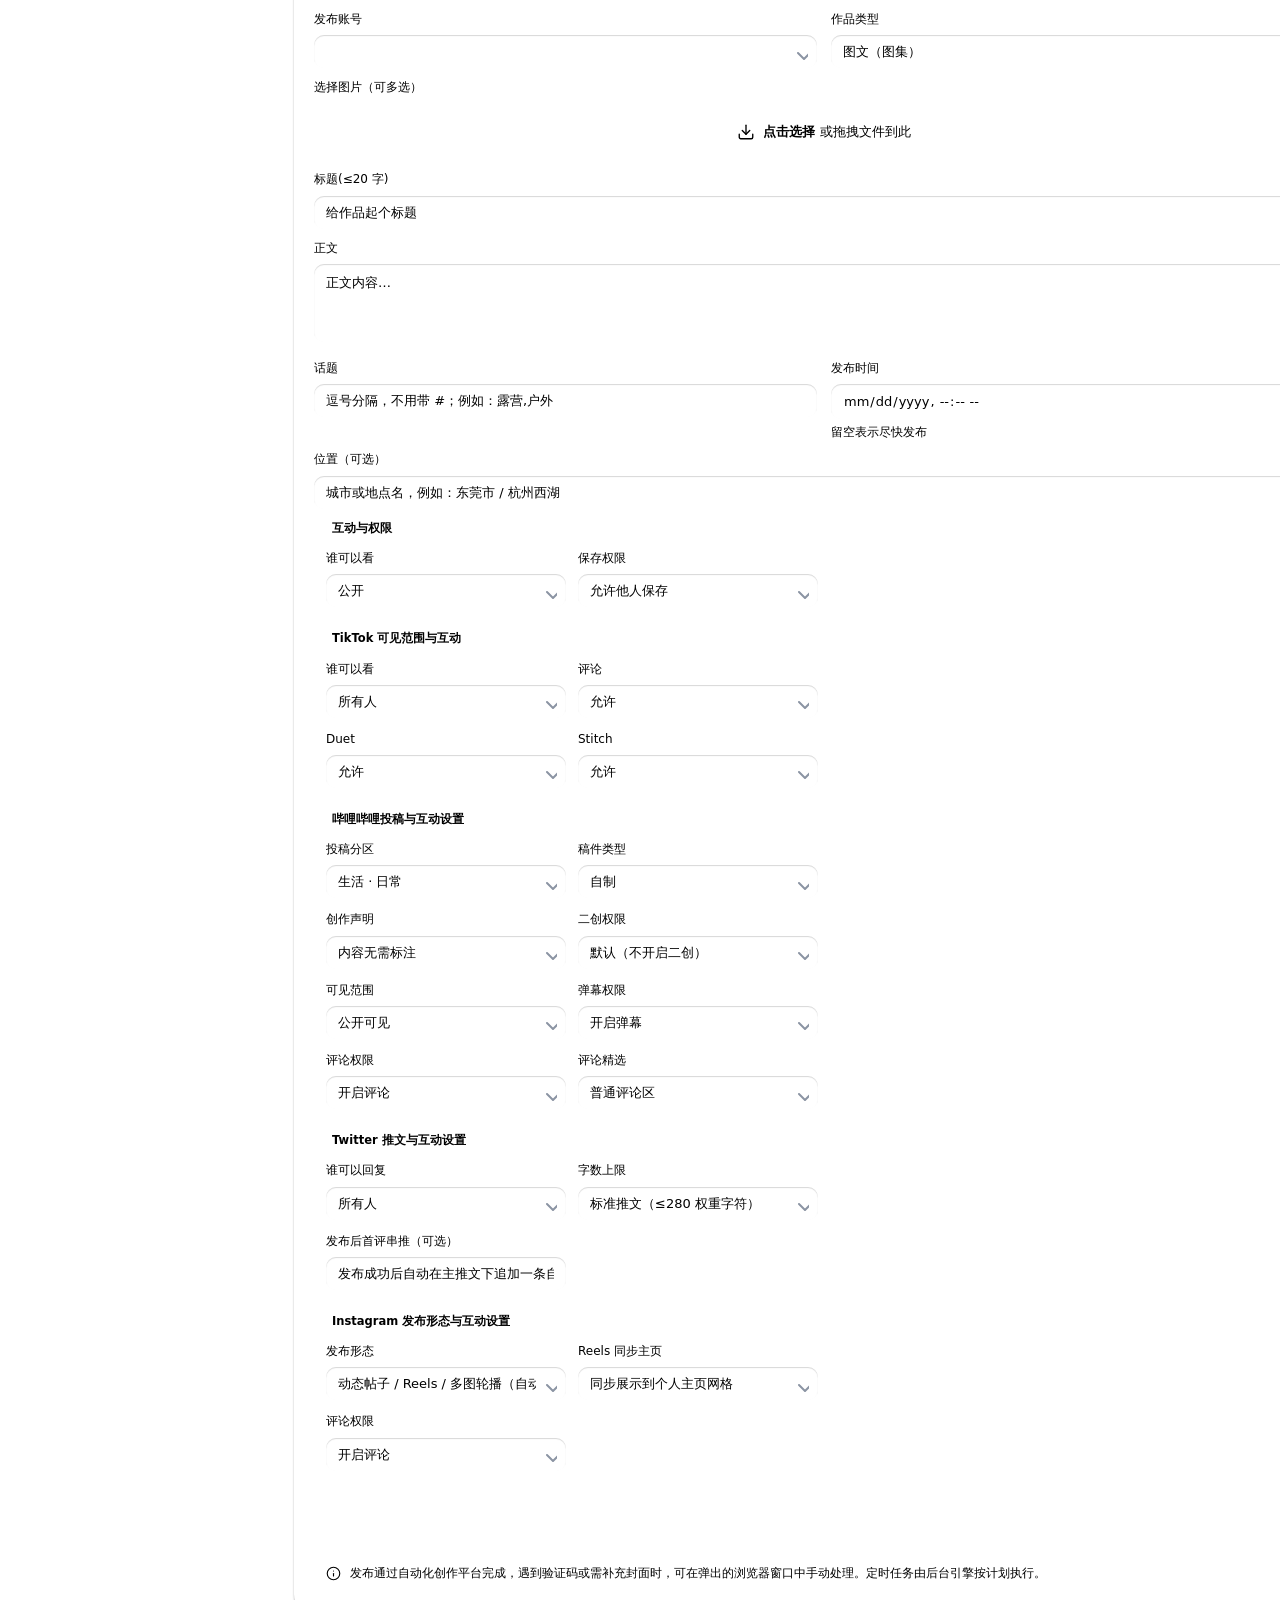
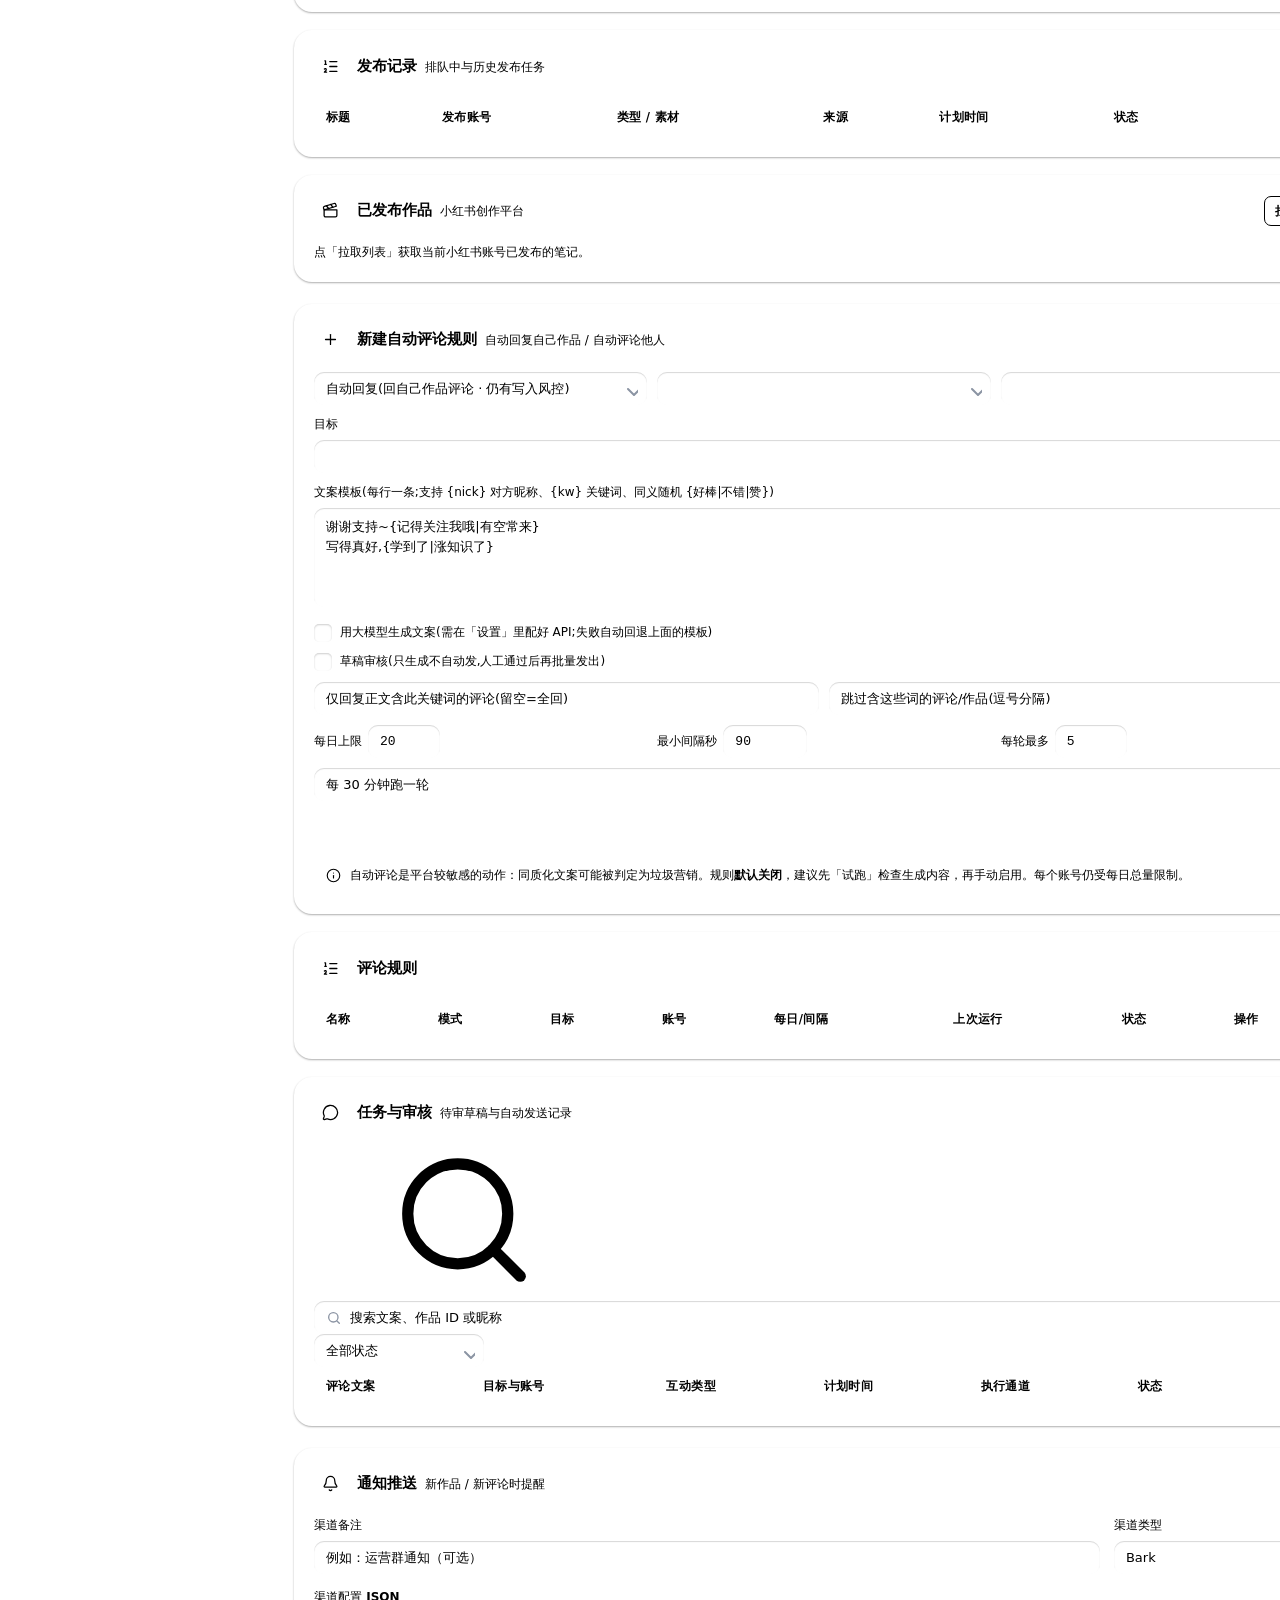
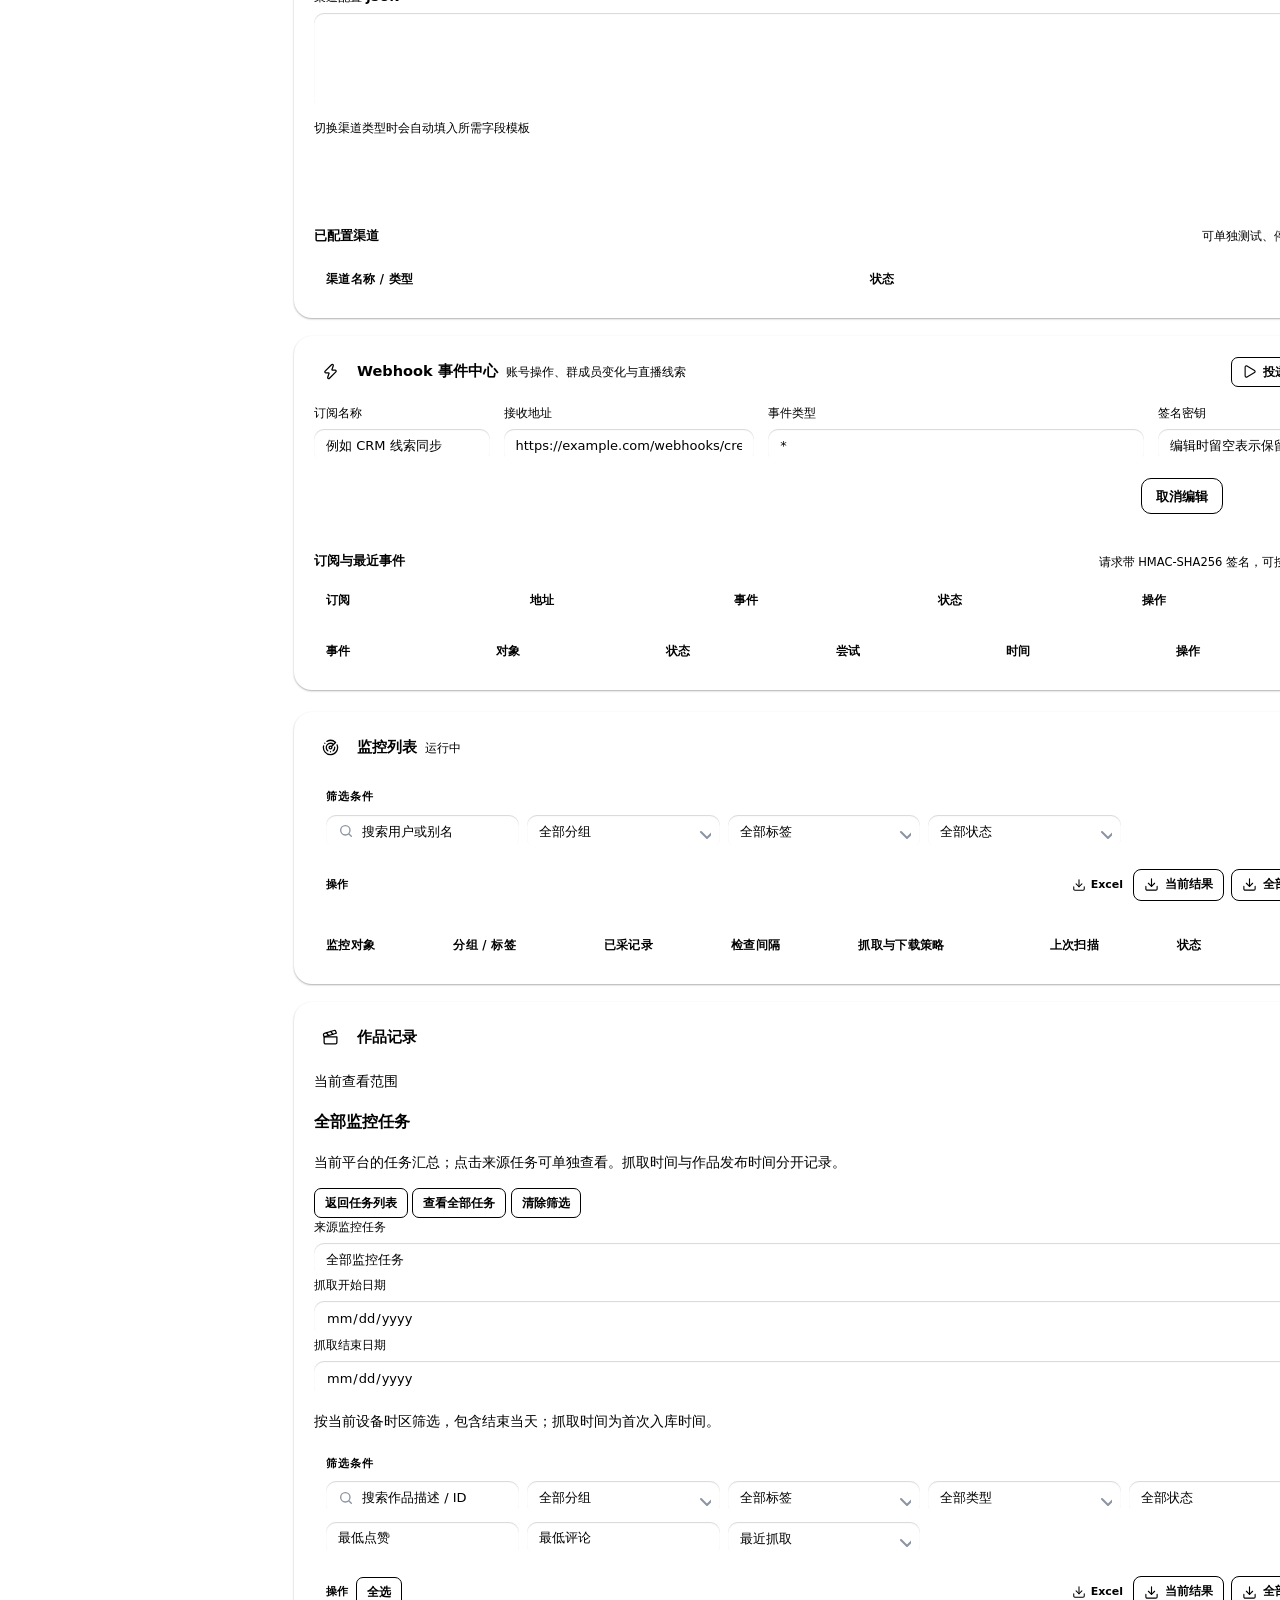
==== commit 196c47a9: "合并上游 v0.3.2 并适配 X 评论监控扩展 保留批量评论监控、采集转监控、AI 潜客分析、按地区推送和推送历史，迁移到上游模块结构。X 推文和账号监控复用同一套策略、记录及推送链接。" ====
--- a/app/web/index.html
+++ b/app/web/index.html
@@ -1,4 +1,5 @@
 <!DOCTYPE html>
+<!-- AUTO-GENERATED FROM frontend/html/*.html & frontend/styles/base.css BY npm run build:ui — DO NOT EDIT DIRECTLY -->
 <html lang="zh-CN" data-theme="light" data-guide-base="https://3441293738.github.io/creatorhub/guide/">
 <head>
 <meta charset="utf-8">
@@ -92,6 +93,7 @@
   .pswitch button.active[data-pf="tiktok"] { background:rgba(37,244,238,.12); color:#00b8b2; border-color:rgba(254,44,85,.38); }
   .pswitch button.active[data-pf="bilibili"] { background:rgba(0,174,236,.14); color:#00aeec; border-color:rgba(0,174,236,.42); }
   .pswitch button.active[data-pf="instagram"] { background:rgba(225,48,108,.14); color:#e1306c; border-color:rgba(225,48,108,.42); }
+  .pswitch button.active[data-pf="twitter"] { background:rgba(29,155,240,.15); color:#1d9bf0; border-color:rgba(29,155,240,.42); }
   .hidden { display:none !important; }
 
   /* Platform accents and light/dark themes are independent: appearance.css. */
@@ -846,64 +848,87 @@
   td.num { font-family:var(--mono); font-size:12.5px; }
   .acttd { text-align:right; white-space:nowrap; }
   .acttd button { margin-left:4px; }
-  .local-path-cell { width:220px; min-width:200px; max-width:240px; }
-  .local-path { display:grid; grid-template-columns:minmax(0,1fr) 28px; align-items:center; gap:8px; min-width:0; }
-  .local-path-info { min-width:0; }
-  .local-path-file { display:flex; align-items:baseline; gap:6px; min-width:0; }
+  .local-path-cell { width:220px; min-width:180px; max-width:240px; }
+  .local-path { display:flex; align-items:center; gap:8px; min-width:0; }
+  .local-path-info { min-width:0; flex:1; }
+  .local-path-file { display:flex; align-items:center; gap:6px; min-width:0; }
   .local-path-name { color:var(--fg); font:500 11.5px/1.35 var(--mono); overflow:hidden; text-overflow:ellipsis; white-space:nowrap; }
-  .local-path-ext { flex:0 0 auto; color:var(--info); font:650 9.5px/1 var(--mono); }
-  .local-path-dir { margin-top:4px; color:var(--mut-2); font:400 10.5px/1.25 var(--mono); overflow:hidden; text-overflow:ellipsis; white-space:nowrap; }
-  button.local-path-action { width:28px; height:28px; padding:0; border-radius:6px; color:var(--mut); }
+  .local-path-ext { flex:0 0 auto; color:var(--info); background:var(--info-soft); padding:1px 5px; border-radius:4px; font:650 10px/1.2 var(--mono); }
+  .local-path-dir { margin-top:2px; color:var(--mut-2); font:400 10.5px/1.25 var(--mono); overflow:hidden; text-overflow:ellipsis; white-space:nowrap; }
+  button.local-path-action { width:30px; min-width:30px; height:30px; min-height:30px; padding:0; border-radius:7px; color:var(--mut); }
   button.local-path-action:hover { color:var(--fg-strong); }
   button.local-path-action.reveal { color:var(--info); }
-  .local-path-empty { color:var(--mut-2); }
-
-  /* 作品列表：描述优先，状态与操作分层，避免多个发布按钮挤在一行 */
+  .local-path-empty { color:var(--mut-2); font-size:12px; }
+
+  /* 作品列表：主信息左对齐紧凑排布，只读状态与右侧操作列彻底解耦 */
   .content-record-table { table-layout:fixed; min-width:920px; }
-  .content-record-table .content-col-check { width:44px; }
-  .content-record-table .content-col-cover { width:72px; }
-  .content-record-table .content-col-type { width:72px; }
-  .content-record-table .content-col-time { width:108px; }
-  .content-record-table .content-col-data { width:84px; }
-  .content-record-table .content-col-actions { width:126px; }
-  .content-record-table .content-col-local { width:172px; }
-  .content-record-table th, .content-record-table td { padding:12px 10px; }
-  .content-record-table tbody tr { height:96px; }
-  .content-check-cell { text-align:center; }
+  .content-record-table .content-col-check { width:42px; }
+  .content-record-table .content-col-cover { width:68px; }
+  .content-record-table .content-col-type { width:100px; }
+  .content-record-table .content-col-time { width:176px; }
+  .content-record-table .content-col-data { width:96px; }
+  .content-record-table .content-col-local { width:196px; }
+  .content-record-table .content-col-actions { width:196px; }
+  .content-record-table th, .content-record-table td { padding:10px; vertical-align:top; }
+  .content-check-cell { text-align:center; padding-top:14px !important; }
   .content-cover-cell { text-align:center; }
+  .content-cover-box { position:relative; display:inline-block; width:46px; height:62px; }
   .content-cover-cell .thumb { width:46px; height:62px; }
+  .thumb-dur {
+    position:absolute; right:3px; bottom:3px; padding:1px 4px; border-radius:4px;
+    background:rgba(0,0,0,.74); color:#fff; font:600 9.5px/1.2 var(--mono);
+    pointer-events:none; letter-spacing:-.2px;
+  }
   .content-cover-empty {
-    display:inline-grid; place-items:center; width:46px; height:62px;
+    display:inline-grid; place-items:center; width:46px; height:62px; cursor:pointer;
     color:var(--mut-2); background:var(--surface-2); border:1px solid var(--line-soft); border-radius:7px;
   }
+  .content-cover-empty:hover { border-color:var(--acc); color:var(--acc); }
   .content-cover-empty svg { width:18px; height:18px; }
   .content-desc-cell { white-space:normal; min-width:0; }
   .content-desc-text {
-    display:-webkit-box; overflow:hidden; -webkit-box-orient:vertical; -webkit-line-clamp:3;
-    color:var(--fg-strong); font-size:13px; font-weight:550; line-height:1.5;
+    display:-webkit-box; overflow:hidden; -webkit-box-orient:vertical; -webkit-line-clamp:2;
+    color:var(--fg-strong); font-size:13px; font-weight:560; line-height:1.48;
     word-break:break-word;
   }
+  .content-desc-text.clickable { cursor:pointer; transition:color .14s var(--ease); }
+  .content-desc-text.clickable:hover { color:var(--acc); }
   .content-desc-meta { margin-top:6px; }
   .content-desc-meta > div { margin-top:3px !important; }
   .content-desc-meta .meta-stack { max-width:100%; }
   .content-kind {
-    display:block; color:var(--fg); font-size:12px; font-weight:600;
+    display:block; color:var(--fg); font-size:12px; font-weight:600; line-height:1.35;
   }
   .content-quality {
-    display:block; margin-top:4px; color:var(--mut-2); font:400 10.5px/1.2 var(--mono);
-  }
-  .content-time { display:grid; gap:4px; color:var(--mut); line-height:1.2; }
-  .content-time span:last-child { color:var(--mut-2); }
+    display:block; margin-top:3px; color:var(--mut-2); font:400 11px/1.35 var(--mono); white-space:normal; overflow-wrap:anywhere;
+  }
+  .content-time { display:grid; gap:3px; color:var(--mut); line-height:1.3; font-size:12px; }
+  .content-time span:last-child { color:var(--mut-2); font-size:11.5px; }
   .content-metrics { white-space:normal; }
-  .content-metrics .metric { display:flex; width:max-content; margin:0 0 6px; }
-  .content-metrics .metric:last-child { margin-bottom:0; }
-  .content-action-cell { white-space:normal; }
-  .content-status-row { display:flex; align-items:center; gap:5px; min-height:24px; }
+  .content-metrics .metric {
+    display:grid; grid-template-columns:14px minmax(0,1fr); align-items:center;
+    gap:5px; width:max-content; margin:0; font-size:12.5px; line-height:1.35;
+  }
+  .content-metrics .metric + .metric { margin:5px 0 0 0; }
+  .content-error-preview {
+    display:-webkit-box; -webkit-line-clamp:2; -webkit-box-orient:vertical; overflow:hidden;
+    font-size:11.5px; line-height:1.45; margin-top:4px; color:var(--danger); white-space:normal; word-break:break-word;
+  }
+  .content-status-cell { white-space:normal; min-width:0; }
+  .content-status-cell .local-path { margin-top:5px; }
+  .content-action-cell { white-space:nowrap; text-align:right; }
+  .content-status-row { display:flex; align-items:center; flex-wrap:wrap; gap:5px; min-height:22px; }
   .content-status-row .warn-ic { display:inline-flex; }
-  .content-action-buttons { display:flex; align-items:center; gap:6px; margin-top:8px; }
+  .content-action-buttons { display:inline-flex; align-items:center; justify-content:flex-end; flex-wrap:wrap; gap:5px; margin-top:0; }
   .content-action-buttons button { margin:0; }
   .content-action-buttons .content-action-primary { color:var(--fg-strong); }
-  button.content-action-delete { width:30px; padding:5px; color:var(--mut-2); }
+  button.content-icon-btn,
+  button.content-action-delete {
+    width:30px; min-width:30px; height:30px; min-height:30px; padding:0 !important;
+    border-radius:7px; color:var(--mut); display:inline-grid; place-items:center;
+  }
+  button.content-icon-btn:hover { color:var(--acc); border-color:var(--acc-ring); }
+  button.content-action-delete { color:var(--mut-2); }
   button.content-action-delete:hover { color:var(--danger); border-color:color-mix(in srgb,var(--danger) 45%,var(--line)); }
   button.content-action-delete.danger:hover { color:#fff; border-color:var(--danger); }
   .content-record-table .local-path-cell { width:auto; min-width:0; max-width:none; }
@@ -917,10 +942,10 @@
   .share-history-meta .share-history-download-time { color:var(--mut-2); }
   .share-history-file-count { display:block; margin-top:5px; color:var(--mut-2); font-size:10.5px; line-height:1.25; }
   /* 分享历史与作品表共用固定列宽；长格式名/指标必须在列内收口，不能挤到相邻列。 */
-  .share-history-table .content-kind,
-  .share-history-table .content-quality { max-width:100%; overflow:hidden; text-overflow:ellipsis; white-space:nowrap; }
+  .share-history-table .content-kind { max-width:100%; overflow:hidden; text-overflow:ellipsis; white-space:nowrap; }
+  .share-history-table .content-quality { max-width:100%; white-space:normal; overflow-wrap:anywhere; }
   .share-history-table .content-metrics { min-width:0; overflow:hidden; }
-  .share-history-table .content-metrics .metric { width:100%; max-width:100%; overflow:hidden; text-overflow:ellipsis; white-space:nowrap; }
+  .share-history-table .content-metrics .metric, .share-history-table .content-metrics .metric + .metric { max-width:100%; margin-left:0; overflow:hidden; text-overflow:ellipsis; white-space:nowrap; }
   .share-history-table .content-time { min-width:0; overflow:hidden; }
 
   /* ── 监控分组 / 标签 / 别名 ── */
@@ -1568,14 +1593,14 @@
   }
   .queue-toolbar .form-field { min-width:0; }
   .queue-toolbar button { min-height:40px; }
-  .queue-table { min-width:1084px; table-layout:fixed; }
-  .queue-table .queue-col-type { width:122px; }
-  .queue-table .queue-col-content { width:310px; }
-  .queue-table .queue-col-account { width:150px; }
-  .queue-table .queue-col-time { width:160px; }
-  .queue-table .queue-col-status { width:118px; }
-  .queue-table .queue-col-reason { width:230px; }
-  .queue-table .queue-col-action { width:92px; }
+  .queue-table { min-width:1020px; table-layout:fixed; }
+  .queue-table .queue-col-type { width:112px; }
+  .queue-table .queue-col-content { width:auto; }
+  .queue-table .queue-col-account { width:138px; }
+  .queue-table .queue-col-time { width:148px; }
+  .queue-table .queue-col-status { width:112px; }
+  .queue-table .queue-col-reason { width:206px; }
+  .queue-table .queue-col-action { width:164px; }
   .queue-copy, .queue-reason { white-space:normal; min-width:0; line-height:1.45; overflow-wrap:anywhere; }
   .queue-copy b { display:block; color:var(--fg-strong); font-weight:620; }
   .queue-copy small, .queue-reason small, .queue-account small, .queue-time small {
@@ -1738,9 +1763,9 @@
   .risk-status.warn::before { background:var(--warn); }
   .risk-status.danger { color:var(--danger); background:var(--danger-soft); border-color:rgba(248,113,113,.34); }
   .risk-status.danger::before { background:var(--danger); }
-  .risk-account { display:grid; gap:2px; min-width:150px; }
+  .risk-account { display:grid; gap:2px; min-width:118px; }
   .risk-account small, .risk-reason small { color:var(--mut); font-size:11px; }
-  .risk-reason { min-width:240px; max-width:420px; white-space:normal; line-height:1.45; }
+  .risk-reason { min-width:170px; max-width:360px; white-space:normal; line-height:1.45; }
   .risk-progress { display:grid; grid-template-columns:1fr auto; gap:5px 8px; align-items:center; min-width:120px; }
   .risk-progress-track { height:5px; border-radius:999px; overflow:hidden; background:var(--surface-3); }
   .risk-progress-track i { display:block; height:100%; background:var(--warn); border-radius:inherit; }
@@ -1863,6 +1888,7 @@
     <button role="tab" data-pf="tiktok" onclick="switchPlatform('tiktok')">TikTok</button>
     <button role="tab" data-pf="bilibili" onclick="switchPlatform('bilibili')">哔哩哔哩</button>
     <button role="tab" data-pf="instagram" onclick="switchPlatform('instagram')">Instagram</button>
+    <button role="tab" data-pf="twitter" onclick="switchPlatform('twitter')">Twitter</button>
   </div>
   <div class="header-actions">
     <button class="ghost command-trigger" id="command-trigger" type="button" aria-label="搜索功能" aria-haspopup="dialog" aria-controls="command-dialog" aria-keyshortcuts="Control+k Meta+k" title="搜索功能（Ctrl / ⌘ K）"><svg aria-hidden="true"><use href="#i-logo"/></svg><span>搜索功能</span><kbd>Ctrl K</kbd></button>
@@ -1959,7 +1985,7 @@
   </div>
   <div class="platform-callout" role="note">
     <svg aria-hidden="true"><use href="#i-info"/></svg>
-    <div><b>平台数据彼此独立</b><p>切换平台后，账号、采集与任务数据会独立展示；通知和下载设置全局共用。TikTok、哔哩哔哩与 Instagram 均已提供登录、采集、本账号作品与数据、发布及受控写操作，暂不含直播。</p></div>
+    <div><b>平台数据彼此独立</b><p>切换平台后，账号、采集与任务数据会独立展示；通知和下载设置全局共用。TikTok、哔哩哔哩、Instagram 与 Twitter 均已提供登录、采集、本账号作品与数据、发布及受控写操作，暂不含直播。</p></div>
   </div>
   </section>
 
@@ -1988,6 +2014,8 @@
         <button class="bili-only" onclick="startBilibiliLogin()"><svg><use href="#i-qr"/></svg>哔哩哔哩扫码登录</button>
         <button class="ghost bili-only" onclick="toggleCookie()">Cookie 粘贴</button>
         <button class="ig-only" onclick="startInstagramLogin()"><svg><use href="#i-login"/></svg>Instagram 登录</button>
+        <button class="tw-only" onclick="startTwitterLogin()"><svg><use href="#i-login"/></svg>Twitter 登录</button>
+        <button class="ghost tw-only" onclick="toggleCookie()">Token / Cookie 登录</button>
         <button class="ghost ig-only" onclick="toggleCookie()">Cookie 粘贴</button>
       </div>
       <div id="qrbox" style="display:none;margin-bottom:14px">
@@ -2004,7 +2032,7 @@
         </div>
         <button onclick="saveCookie()"><svg><use href="#i-check"/></svg>保存</button>
       </div>
-      <div class="table-wrap mini-table"><table id="acc-table" aria-label="平台账号列表"><tbody></tbody></table></div>
+      <div class="table-wrap mini-table"><table id="acc-table" aria-label="平台账号列表"><thead><tr><th>账号与环境</th><th>状态与负载</th><th style="text-align:right">操作</th></tr></thead><tbody></tbody></table></div>
     </div>
 
     <!-- 暂时隐藏聚合私信入口与内容，保留功能；移除 hidden 即可恢复。 -->
@@ -2033,7 +2061,7 @@
         <button class="ghost" onclick="scanBrowserRuntimes()"><svg><use href="#i-eye"/></svg>扫描内核目录</button>
         <button class="ghost" onclick="addBrowserRuntime()"><svg><use href="#i-plus"/></svg>手动添加 chrome.exe</button>
       </div>
-      <div class="table-wrap mini-table"><table id="runtime-table" aria-label="浏览器内核列表"><tbody></tbody></table></div>
+      <div class="table-wrap mini-table"><table id="runtime-table" aria-label="浏览器内核列表"><thead><tr><th>内核与路径</th><th style="text-align:right">操作</th></tr></thead><tbody></tbody></table></div>
     </div>
 
     <!-- 代理池(提前配置好,账号从池里关联) -->
@@ -2090,7 +2118,7 @@
         <span class="actions-spacer"></span>
         <button onclick="addProxy()"><svg><use href="#i-plus"/></svg>加入代理池</button>
       </div>
-      <div class="table-wrap mini-table"><table id="proxy-table" aria-label="代理池列表"><tbody></tbody></table></div>
+      <div class="table-wrap mini-table"><table id="proxy-table" aria-label="代理池列表"><thead><tr><th>代理节点</th><th>归属地 / 出口 IP</th><th>分配状态</th><th style="text-align:right">操作</th></tr></thead><tbody></tbody></table></div>
     </div>
   </section>
 
@@ -2161,10 +2189,10 @@
         <span class="filter-count" id="risk-filter-count" role="status" aria-live="polite"></span>
         <span class="spacer"></span>
         <button class="ghost sm" id="risk-admin-token-btn" type="button" onclick="setRiskAdminToken()" style="display:none"><svg><use href="#i-shield"/></svg>管理口令</button>
-        <button class="ghost sm" type="button" onclick="refreshRiskCenter(true)"><svg><use href="#i-play"/></svg>刷新状态</button>
+        <button class="ghost sm" type="button" onclick="refreshRiskCenter(true)"><svg><use href="#i-refresh"/></svg>刷新状态</button>
       </div>
       <div class="table-wrap"><table aria-label="账号风险状态列表">
-        <thead><tr><th>账号</th><th>状态</th><th>等级</th><th>原因</th><th>等待 / 探测</th><th>恢复</th><th>任务</th><th>网络</th><th>操作</th></tr></thead>
+        <thead><tr><th>账号</th><th>状态 / 等级</th><th>原因</th><th>冷却 / 恢复进度</th><th>任务</th><th>网络</th><th style="text-align:right">操作</th></tr></thead>
         <tbody id="risk-account-table"></tbody>
       </table></div>
     </div>
@@ -2268,7 +2296,7 @@
         <div class="form-field"><label for="queue-type">队列类型</label><select id="queue-type" onchange="refreshTaskQueue(true)"><option value="">全部队列</option><option value="collections">关键词采集</option><option value="publishes">内容发布</option><option value="comments">自动评论</option><option value="actions">账号动作</option><option value="monitor_downloads">监控下载</option><option value="collection_downloads">采集下载</option></select></div>
         <div class="form-field"><label for="queue-state">任务状态</label><select id="queue-state" onchange="refreshTaskQueue(true)"><option value="active">活动任务</option><option value="pending">等待执行</option><option value="running">正在执行</option><option value="blocked">风控延后</option><option value="failed">失败任务</option><option value="completed">已完成</option><option value="all">全部状态</option></select></div>
         <div class="form-field"><label for="queue-query">搜索</label><input id="queue-query" type="search" placeholder="任务内容、账号、错误或风控原因" onkeydown="if(event.key==='Enter'){event.preventDefault();refreshTaskQueue(true)}"></div>
-        <button type="button" class="ghost" onclick="refreshTaskQueue(true)"><svg><use href="#i-bolt"/></svg>刷新</button>
+        <button type="button" class="ghost" onclick="refreshTaskQueue(true)"><svg><use href="#i-refresh"/></svg>刷新</button>
         <button type="button" class="ghost danger" id="queue-batch-stop" onclick="batchStopSelectedTasks()"><svg><use href="#i-x"/></svg>停止所选</button>
       </div>
       <div class="table-wrap" id="queue-table-wrap">
@@ -2366,7 +2394,6 @@
       <div class="card-head">
         <span class="card-ic"><svg><use href="#i-list"/></svg></span>
         <h2>采集任务 <span class="sub">进度、编辑、续跑与导出</span></h2>
-        <div class="right"><button class="ghost sm" type="button" onclick="refreshCollections()"><svg><use href="#i-bolt"/></svg>刷新</button></div>
       </div>
       <div class="collection-task-list" id="collection-job-table" role="list" aria-label="关键词采集任务列表" aria-live="polite"></div>
     </div>
@@ -2573,7 +2600,7 @@
       <div class="card-head">
         <span class="card-ic"><svg><use href="#i-download"/></svg></span>
         <h2>下载历史 <span class="sub" id="sd-history-count">0 条</span></h2>
-        <button class="ghost sm" onclick="refreshShareHistory()"><svg><use href="#i-clock"/></svg>刷新</button>
+        <button class="ghost sm" onclick="refreshShareHistory()"><svg><use href="#i-refresh"/></svg>刷新</button>
       </div>
       <div class="manage-toolbar share-history-toolbar">
         <input type="search" id="sd-history-search" placeholder="搜索作品描述 / 作者 / ID" aria-label="搜索链接下载历史" oninput="renderShareHistoryRows(true)">
@@ -2588,7 +2615,6 @@
         </select>
         <span class="filter-count" id="sd-history-filter-count" role="status" aria-live="polite"></span>
         <div class="toolbar-actions"><span class="toolbar-actions-label">操作</span>
-          <button class="ghost sm" onclick="refreshShareHistory()"><svg><use href="#i-clock"/></svg>刷新</button>
           <button class="ghost sm" id="sd-history-selall-btn" onclick="shareHistorySelAllToggle()">全选</button>
           <span id="sd-history-selbar" style="display:none;align-items:center;gap:8px">
             <span class="mut" id="sd-history-selcount">已选 0</span>
@@ -2606,11 +2632,11 @@
         <colgroup>
           <col class="content-col-check"><col class="content-col-cover"><col class="content-col-desc">
           <col class="content-col-type"><col class="content-col-time"><col class="content-col-data">
-          <col class="content-col-actions"><col class="content-col-local">
+          <col class="content-col-local"><col class="content-col-actions">
         </colgroup>
         <thead><tr>
           <th><input type="checkbox" id="sd-history-selall" onchange="shareHistoryToggleAll(this.checked)" aria-label="全选"></th>
-          <th>封面</th><th>作品描述</th><th>类型</th><th>发布时间</th><th>数据</th><th>状态 / 操作</th><th>本地文件</th>
+          <th>封面</th><th>作品描述</th><th>规格</th><th>发布时间</th><th>互动数据</th><th>状态 / 本地文件</th><th style="text-align:right">操作</th>
         </tr></thead><tbody id="sd-history-body"></tbody>
       </table></div>
       <div id="sd-history-pager" class="danmaku-pager" hidden>
@@ -2813,6 +2839,13 @@
               <option value="hybrid">API 直连优先，普通失败浏览器回退（推荐）</option><option value="api">仅 API，不打开浏览器</option><option value="browser">仅浏览器页面</option>
             </select>
             <p class="field-help" id="engine-ig-read-help">使用当前账号会话直连 Instagram Mobile v1 / Web API 获取主页、Reels、标签搜索、stream_comments 评论、关注/粉丝与 Direct v2 私信。</p>
+          </div>
+          <div class="form-field">
+            <label for="engine-twitter_read_mode">Twitter (X) 读取方式</label>
+            <select id="engine-twitter_read_mode" name="twitter_read_mode" disabled aria-describedby="engine-tw-read-help">
+              <option value="hybrid">轻量协议优先，时间线走隔离浏览器（推荐）</option><option value="browser">全程使用隔离浏览器页面</option><option value="api">仅轻量协议（资料/单帖/私信）</option>
+            </select>
+            <p class="field-help" id="engine-tw-read-help">公开单帖下载与本账号资料/私信优先走 Syndication 与 REST 通道；主页时间线、搜索与评论自动在隔离浏览器内拦截原生 GraphQL 响应。</p>
           </div>
           <div class="form-field">
             <label for="engine-monitor_initial_backfill_count">抖音新监控的历史作品数量</label>
@@ -2880,6 +2913,7 @@
             <div class="form-field"><label for="engine-douyin_write_mode">抖音写入方式</label><select id="engine-douyin_write_mode" name="douyin_write_mode" disabled><option value="hybrid">API 优先，明确失败后浏览器回退（推荐）</option><option value="api">仅 API，不打开浏览器</option><option value="browser">仅浏览器</option></select><p class="field-help">影响评论、回复、关注/取关和已有会话私信；发布作品仍使用创作中心浏览器流程。网络结果不确定时不会重复提交或回退。</p></div>
             <div class="form-field"><label for="engine-bilibili_write_mode">哔哩哔哩写入方式</label><select id="engine-bilibili_write_mode" name="bilibili_write_mode" disabled><option value="hybrid">API 优先，明确失败后浏览器回退（推荐）</option><option value="api">仅 API，不打开浏览器</option><option value="browser">仅浏览器</option></select><p class="field-help">影响评论、回复、关注/取关、稿件可见性与私信发送；发布视频和图文动态走创作中心浏览器流程。网络结果不确定时不会重复提交或回退。</p></div>
             <div class="form-field"><label for="engine-instagram_write_mode">Instagram 写入与发布方式</label><select id="engine-instagram_write_mode" name="instagram_write_mode" disabled><option value="hybrid">API 优先，明确失败后浏览器回退（推荐）</option><option value="api">仅 API，不打开浏览器</option><option value="browser">仅浏览器</option></select><p class="field-help">支持 Photo / Reels / Story / Carousel 两阶段 rupload + configure 直连发布、user_breadcrumb 评论与回复、关注/取关及 Direct v2 私信；网络结果不确定时不会重复提交或回退。</p></div>
+            <div class="form-field"><label for="engine-twitter_write_mode">Twitter 写入与发布方式</label><select id="engine-twitter_write_mode" name="twitter_write_mode" disabled><option value="browser">独立浏览器环境（推荐 · 原生生成 x-client-transaction-id）</option></select><p class="field-help">支持纯文本、最多 4 图或单视频/GIF 推文发布、回复权限控制、首评自回复串推、点赞、转推/引用、关注/取关与私信发送；网络结果不确定时不会重复提交。</p></div>
             <div class="form-field"><label class="switch-row" for="engine-comment_browser_headed"><input id="engine-comment_browser_headed" name="comment_browser_headed" type="checkbox" disabled><span class="switch-copy"><b>评论操作显示浏览器窗口</b><span>推荐开启，遇到登录或验证时可以直接处理；关闭后在后台运行。</span></span></label></div>
             <div class="form-field"><label class="switch-row" for="engine-xhs_comment_review_before_publish"><input id="engine-xhs_comment_review_before_publish" name="xhs_comment_review_before_publish" type="checkbox" disabled><span class="switch-copy"><b>小红书评论先审核</b><span>推荐开启。关闭后，新生成的评论可能直接进入发送队列。</span></span></label></div>
           </div>
@@ -2986,10 +3020,10 @@
   <div class="card" id="channels-protocol-card" data-section="channels">
     <div class="card-head">
       <span class="card-ic"><svg aria-hidden="true"><use href="#i-network"/></svg></span>
-      <h2>视频号微信通道 <span class="sub">一键连接本机微信 · 搜索 / 他人主页 / 视频解密</span></h2>
+      <h2>视频号微信通道 <span class="sub">一键连接本机微信 · 重启自动恢复</span></h2>
     </div>
     <div class="stack">
-      <div class="channels-proto-summary" id="channels-proto-summary">
+      <div class="channels-oneclick-panel stack" id="channels-proxy-panel">
         <div class="row-between gap-wrap">
           <div class="row gap-wrap">
             <span class="pill pending" id="ch-proto-badge">正在读取…</span>
@@ -2998,52 +3032,41 @@
           <button type="button" class="ghost sm" id="ch-proto-refresh-btn" onclick="CreatorHubChannelsProtocol.load()"><svg aria-hidden="true"><use href="#i-refresh"/></svg>刷新状态</button>
         </div>
         <div class="channels-proto-caps" id="ch-proto-caps" aria-label="视频号双通道当前能力"></div>
-        <div class="channels-proto-probe" id="ch-proto-probe-box" hidden></div>
-      </div>
-
-      <div class="channels-oneclick-panel stack" id="channels-proxy-panel">
-        <div class="row-between gap-wrap">
-          <div class="row gap-wrap">
-            <b>连接本机已登录微信（一键模式）</b>
-            <span class="pill skipped" id="ch-proxy-badge">未启动</span>
-          </div>
-          <button type="button" class="ghost sm" id="ch-proxy-refresh-btn" onclick="CreatorHubChannelsProtocol.load()"><svg aria-hidden="true"><use href="#i-refresh"/></svg>刷新状态</button>
-        </div>
-        <p class="field-help" id="ch-proxy-status-text" style="margin:0">仅拦截 channels.weixin.qq.com，其余网站流量原样加密直通，停止或退出软件时自动恢复系统代理。</p>
-
-        <div class="channels-proxy-ca-box">
-          <div class="row-between gap-wrap">
-            <div class="row gap-wrap">
-              <span class="pill skipped" id="ch-proxy-ca-badge">根证书未安装</span>
-              <span class="field-help" id="ch-proxy-ca-text" style="margin:0">本地自签名 CA 仅用于签发 channels.weixin.qq.com 本机证书；安装时请在系统弹窗点击「是」。</span>
-            </div>
-            <div class="channels-proto-inline-tools" style="margin-top:0">
-              <button type="button" class="ghost sm" id="ch-proxy-ca-install-btn" onclick="CreatorHubChannelsProtocol.installProxyCert()"><svg aria-hidden="true"><use href="#i-shield"/></svg>① 安装根证书</button>
-              <button type="button" class="ghost sm" id="ch-proxy-ca-download-btn" onclick="CreatorHubChannelsProtocol.downloadProxyCert()"><svg aria-hidden="true"><use href="#i-download"/></svg>下载证书</button>
-              <button type="button" class="ghost sm danger" id="ch-proxy-ca-uninstall-btn" onclick="CreatorHubChannelsProtocol.uninstallProxyCert()" disabled>卸载证书</button>
-            </div>
-          </div>
-        </div>
-
-        <div id="ch-proxy-pages" class="channels-proxy-pages" aria-label="已连接的微信视频号页面"></div>
-
-        <label class="switch-row" for="ch-proxy-manage-sysproxy">
-          <input id="ch-proxy-manage-sysproxy" type="checkbox" checked>
-          <span class="switch-copy"><b>自动托管 Windows 系统代理（推荐）</b><span>启动时备份原设置并指向本地代理，停止时自动恢复；若被外部代理守卫或权限限制拦截，可取消勾选后手动将 <code>channels.weixin.qq.com</code> 分流至 <code>127.0.0.1:2023</code>。</span></span>
-        </label>
+
+        <div id="ch-proxy-pages" class="channels-proxy-pages" aria-label="微信连接引导与已连接页面" hidden></div>
 
         <div class="form-actions channels-proxy-actions">
           <span class="status-text" id="ch-proto-msg" role="status" aria-live="polite"></span>
-          <button type="button" id="ch-proxy-start-btn" onclick="CreatorHubChannelsProtocol.startProxy()"><svg aria-hidden="true"><use href="#i-play"/></svg>② 一键开启并应用</button>
-          <button type="button" class="ghost" id="ch-proxy-probe-btn" onclick="CreatorHubChannelsProtocol.probe('proxy')"><svg aria-hidden="true"><use href="#i-bolt"/></svg>③ 检测微信连通</button>
-          <button type="button" class="ghost danger" id="ch-proxy-stop-btn" onclick="CreatorHubChannelsProtocol.stopProxy()" disabled><svg aria-hidden="true"><use href="#i-x"/></svg>停止</button>
-        </div>
-        <p class="field-help" style="margin:0">操作顺序：① 首次点击「① 安装根证书」并同意系统弹窗 → ② 点击「② 一键开启并应用」→ 在桌面微信内打开一次视频号页面 → ③ 点击「③ 检测微信连通」即可使用。</p>
+          <button type="button" id="ch-proxy-start-btn" onclick="CreatorHubChannelsProtocol.startProxy()"><svg aria-hidden="true"><use href="#i-play"/></svg>一键连接本机微信</button>
+          <button type="button" class="ghost danger" id="ch-proxy-stop-btn" onclick="CreatorHubChannelsProtocol.stopProxy()" hidden disabled><svg aria-hidden="true"><use href="#i-x"/></svg>断开并关闭</button>
+        </div>
       </div>
 
       <details class="collection-advanced" id="channels-advanced-details">
-        <summary>高级连接方式与调试选项（一般用户无需展开）</summary>
+        <summary>高级设置、证书管理与调试选项（一般用户无需展开）</summary>
         <div class="collection-advanced-body stack">
+          <div class="channels-proxy-ca-box stack">
+            <div class="row-between gap-wrap">
+              <div class="row gap-wrap">
+                <b>本机代理与根证书状态</b>
+                <span class="pill skipped" id="ch-proxy-badge">未启动</span>
+                <span class="pill skipped" id="ch-proxy-ca-badge">根证书未安装</span>
+              </div>
+              <div class="channels-proto-inline-tools" style="margin-top:0">
+                <button type="button" class="ghost sm" id="ch-proxy-probe-btn" onclick="CreatorHubChannelsProtocol.probe('proxy')"><svg aria-hidden="true"><use href="#i-bolt"/></svg>手动检测连通</button>
+                <button type="button" class="ghost sm" id="ch-proxy-ca-install-btn" onclick="CreatorHubChannelsProtocol.installProxyCert()"><svg aria-hidden="true"><use href="#i-shield"/></svg>安装根证书</button>
+                <button type="button" class="ghost sm" id="ch-proxy-ca-download-btn" onclick="CreatorHubChannelsProtocol.downloadProxyCert()"><svg aria-hidden="true"><use href="#i-download"/></svg>下载证书</button>
+                <button type="button" class="ghost sm danger" id="ch-proxy-ca-uninstall-btn" onclick="CreatorHubChannelsProtocol.uninstallProxyCert()" disabled>卸载证书</button>
+              </div>
+            </div>
+            <p class="field-help" id="ch-proxy-status-text" style="margin:0">仅拦截 channels.weixin.qq.com，其余网站流量原样加密直通，停止或退出软件时自动恢复系统代理。</p>
+            <p class="field-help" id="ch-proxy-ca-text" style="margin:0">点击上方「一键连接本机微信」时会自动检查并安装本机根证书；仅排障时需在此手动管理。</p>
+            <div class="channels-proto-probe" id="ch-proto-probe-box" hidden></div>
+            <label class="switch-row" for="ch-proxy-manage-sysproxy">
+              <input id="ch-proxy-manage-sysproxy" type="checkbox" checked>
+              <span class="switch-copy"><b>自动托管 Windows 系统代理（推荐）</b><span>启动时备份原设置并指向本地代理，退出软件时自动恢复；若使用外部代理规则手动将 <code>channels.weixin.qq.com</code> 分流至 <code>127.0.0.1:2023</code>，可取消勾选。</span></span>
+            </label>
+          </div>
       <form id="channels-protocol-form" class="stack" novalidate onsubmit="event.preventDefault();CreatorHubChannelsProtocol.save()">
         <div class="form-grid">
           <div class="form-field">
@@ -3135,7 +3158,7 @@
 
       <div class="form-note">
         <svg aria-hidden="true"><use href="#i-info"/></svg>
-        <span>遵循零进程注入与零补丁原则：推荐使用「内置本机微信代理桥接」（仅拦截 channels.weixin.qq.com 并信任本地 CA，无需修改微信），或接入本机 CDP / WMPF 调试通道并在微信内打开一次视频号页面（<code>channels.weixin.qq.com/web/pages/*</code>）；仅同步「本账号作品」和发布可直接使用创作者助手。</span>
+        <span>首次点击「一键连接本机微信」后，只需在电脑微信「文件传输助手」粘贴并点开一次桥接链接（保持窗口最小化即可）；此后重启 CreatorHub 会自动恢复连接，无需重复配置。</span>
       </div>
     </div>
   </div>
@@ -3301,6 +3324,29 @@
             </select>
           </div>
         </fieldset>
+        <fieldset class="publish-permissions tw-only" id="pub-tw-opts">
+          <legend>Twitter 推文与互动设置</legend>
+          <div class="publish-permission">
+            <label class="field" for="pub-tw-reply-perm">谁可以回复</label>
+            <select id="pub-tw-reply-perm" aria-label="Twitter 回复权限">
+              <option value="everyone">所有人</option>
+              <option value="following">你关注的账号</option>
+              <option value="verified">认证账号</option>
+              <option value="mentioned">仅你提及的账号</option>
+            </select>
+          </div>
+          <div class="publish-permission">
+            <label class="field" for="pub-tw-long">字数上限</label>
+            <select id="pub-tw-long" aria-label="Twitter 字数上限" onchange="applyPlatformUI()">
+              <option value="0">标准推文（≤280 权重字符）</option>
+              <option value="1">X Premium 长推文（≤4000 权重字符）</option>
+            </select>
+          </div>
+          <div class="publish-permission">
+            <label class="field" for="pub-tw-first-comment">发布后首评串推（可选）</label>
+            <input id="pub-tw-first-comment" maxlength="280" placeholder="发布成功后自动在主推文下追加一条自回复（如外链或补充说明）">
+          </div>
+        </fieldset>
         <fieldset class="publish-permissions ig-only" id="pub-ig-opts">
           <legend>Instagram 发布形态与互动设置</legend>
           <div class="publish-permission">
@@ -3339,10 +3385,10 @@
     <div class="card" data-section="records">
       <div class="card-head">
         <span class="card-ic"><svg><use href="#i-list"/></svg></span>
-        <h2>发布记录 / 队列</h2>
+        <h2>发布记录 <span class="sub">排队中与历史发布任务</span></h2>
       </div>
       <div class="table-wrap"><table aria-label="发布任务列表"><thead><tr>
-        <th>标题</th><th>类型</th><th>媒体</th><th>来源</th><th>计划时间</th><th>状态</th><th>操作</th>
+        <th>标题</th><th>发布账号</th><th>类型 / 素材</th><th>来源</th><th>计划时间</th><th>状态</th><th style="text-align:right">操作</th>
       </tr></thead><tbody id="pub-table"></tbody></table></div>
     </div>
 
@@ -3420,8 +3466,10 @@
 
     <!-- 任务列表 -->
     <div class="card" data-section="tasks">
-      <div class="card-head"><span class="card-ic"><svg><use href="#i-msg"/></svg></span><h2>评论任务 / 记录</h2>
-        <select id="ac-task-filter" onchange="refreshCommentTasks()" style="margin-left:auto;max-width:160px;flex:0 0 auto" aria-label="按状态筛选评论任务">
+      <div class="card-head"><span class="card-ic"><svg><use href="#i-msg"/></svg></span><h2>任务与审核 <span class="sub">待审草稿与自动发送记录</span></h2></div>
+      <div class="wb-list-tools">
+        <label class="wb-search-field"><svg aria-hidden="true"><use href="#i-logo"/></svg><input type="search" id="ac-task-search" placeholder="搜索文案、作品 ID 或昵称" aria-label="搜索评论任务" oninput="renderCommentTaskRows()"></label>
+        <select id="ac-task-filter" onchange="refreshCommentTasks()" style="max-width:170px;flex:0 0 auto" aria-label="按状态筛选评论任务">
           <option value="">全部状态</option>
           <option value="draft">草稿待审</option>
           <option value="pending">排队中</option>
@@ -3430,20 +3478,21 @@
           <option value="failed">失败</option>
           <option value="canceled">已取消</option>
         </select>
-      </div>
-      <div id="ac-draft-bar" class="hint" style="display:none;align-items:center;gap:10px;border-left:3px solid var(--info);padding:8px 10px;margin-bottom:10px">
+        <span class="filter-count" id="ac-task-count" role="status" aria-live="polite"></span>
+      </div>
+      <div id="ac-draft-bar" class="hint" style="display:none;align-items:center;gap:10px;border-left:3px solid var(--info);padding:8px 12px;margin-bottom:10px;background:var(--info-soft);border-radius:var(--r-xs)">
         <span id="ac-draft-count" style="flex:1"></span>
         <button class="sm" onclick="approveAllDrafts()"><svg><use href="#i-check"/></svg>全部通过</button>
       </div>
       <div class="table-wrap"><table aria-label="自动评论任务记录"><thead><tr>
-        <th>文案</th><th>目标作品</th><th>对象</th><th>计划时间</th><th>通道</th><th>状态</th><th>操作</th>
+        <th>评论文案</th><th>目标与账号</th><th>互动类型</th><th>计划时间</th><th>执行通道</th><th>状态</th><th style="text-align:right">操作</th>
       </tr></thead><tbody id="ac-task-table"></tbody></table></div>
     </div>
   </section>
 
   <section data-panel="notifications">
   <!-- 通知推送 -->
-  <div class="card">
+  <div class="card" data-section="channels">
     <div class="card-head">
       <span class="card-ic"><svg><use href="#i-bell"/></svg></span>
       <h2>通知推送 <span class="sub">新作品 / 新评论时提醒</span></h2>
@@ -3473,9 +3522,9 @@
     </div>
     <div class="section-divider"></div>
     <div class="data-section-head"><b>已配置渠道</b><span>可单独测试、停用或编辑</span></div>
-    <div class="table-wrap mini-table"><table id="n-table" aria-label="通知渠道列表"><tbody></tbody></table></div>
+    <div class="table-wrap mini-table"><table id="n-table" aria-label="通知渠道列表"><thead><tr><th>渠道名称 / 类型</th><th>状态</th><th style="text-align:right">操作</th></tr></thead><tbody></tbody></table></div>
   </div>
-  <div class="card">
+  <div class="card" data-section="webhooks">
     <div class="card-head">
       <span class="card-ic"><svg><use href="#i-bolt"/></svg></span>
       <h2>Webhook 事件中心 <span class="sub">账号操作、群成员变化与直播线索</span></h2>
@@ -3506,11 +3555,12 @@
       <input type="search" id="mon-search" placeholder="搜索用户或别名" aria-label="搜索监控目标" oninput="onMonitorFilter()">
       <select id="mon-group" aria-label="按分组筛选监控" onchange="onMonitorFilter()"><option value="">全部分组</option></select>
       <select id="mon-tag" aria-label="按标签筛选监控" onchange="onMonitorFilter()"><option value="">全部标签</option></select>
+      <select id="mon-status" aria-label="按运行状态筛选监控" onchange="onMonitorFilter()"><option value="">全部状态</option><option value="enabled">监控中</option><option value="paused">已暂停</option><option value="error">有异常</option></select>
       <span class="filter-count" id="mon-filter-count" role="status" aria-live="polite"></span>
       <div class="toolbar-actions"><span class="toolbar-actions-label">操作</span><div class="export-actions" role="group" aria-label="监控列表 Excel 导出"><span class="export-caption" title="导出当前模块数据"><svg aria-hidden="true"><use href="#i-download"/></svg>Excel</span><button type="button" class="export-btn filtered" onclick="exportModuleReport('monitors', false, this)" title="导出当前条件下的全部匹配记录" aria-label="导出监控列表当前结果"><svg aria-hidden="true"><use href="#i-download"/></svg>当前结果</button><button type="button" class="export-btn full" onclick="exportModuleReport('monitors', true, this)" title="导出当前平台全部记录" aria-label="导出监控列表全部数据"><svg aria-hidden="true"><use href="#i-download"/></svg>全部数据</button></div></div>
     </div>
     <div class="table-wrap"><table aria-label="作品监控列表"><thead><tr>
-      <th>用户</th><th>分组 / 标签</th><th>作品数</th><th>间隔</th><th>下载设置</th><th>上次扫描</th><th>状态</th><th></th>
+      <th>监控对象</th><th>分组 / 标签</th><th>已采记录</th><th>检查间隔</th><th>抓取与下载策略</th><th>上次扫描</th><th>状态</th><th style="text-align:right">操作</th>
     </tr></thead><tbody id="mon-table"></tbody></table></div>
   </div>
 
@@ -3576,11 +3626,11 @@
       <colgroup>
         <col class="content-col-check"><col class="content-col-cover"><col class="content-col-desc">
         <col class="content-col-type"><col class="content-col-time"><col class="content-col-data">
-        <col class="content-col-actions"><col class="content-col-local">
+        <col class="content-col-local"><col class="content-col-actions">
       </colgroup>
       <thead><tr>
         <th><input type="checkbox" id="content-selall" onchange="contentToggleAll(this.checked)" aria-label="全选"></th>
-        <th>封面</th><th>作品 / 来源任务</th><th>类型</th><th>抓取 / 发布时间</th><th>数据</th><th>状态 / 操作</th><th>本地文件</th>
+        <th>封面</th><th>作品 / 来源任务</th><th>规格</th><th>抓取 / 发布时间</th><th>互动数据</th><th>状态 / 本地文件</th><th style="text-align:right">操作</th>
       </tr></thead><tbody id="content-table"></tbody>
      </table></div>
     <div id="content-cards" class="xhs-grid" style="display:none"></div>
@@ -3690,11 +3740,12 @@
       <input type="search" id="watch-search" placeholder="搜索对象或别名" aria-label="搜索评论监控" oninput="onWatchFilter()">
       <select id="watch-group" aria-label="按分组筛选评论监控" onchange="onWatchFilter()"><option value="">全部分组</option></select>
       <select id="watch-tag" aria-label="按标签筛选评论监控" onchange="onWatchFilter()"><option value="">全部标签</option></select>
+      <select id="watch-status" aria-label="按状态筛选评论监控" onchange="onWatchFilter()"><option value="">全部状态</option><option value="enabled">监控中</option><option value="paused">已暂停</option><option value="error">有异常</option></select>
       <span class="filter-count" id="watch-filter-count" role="status" aria-live="polite"></span>
       <div class="toolbar-actions"><span class="toolbar-actions-label">操作</span><div class="export-actions" role="group" aria-label="评论监控 Excel 导出"><span class="export-caption" title="导出当前模块数据"><svg aria-hidden="true"><use href="#i-download"/></svg>Excel</span><button type="button" class="export-btn filtered" onclick="exportModuleReport('comment-watches', false, this)" title="导出当前条件下的全部匹配记录" aria-label="导出评论监控当前结果"><svg aria-hidden="true"><use href="#i-download"/></svg>当前结果</button><button type="button" class="export-btn full" onclick="exportModuleReport('comment-watches', true, this)" title="导出当前平台全部记录" aria-label="导出评论监控全部数据"><svg aria-hidden="true"><use href="#i-download"/></svg>全部数据</button></div></div>
       </div>
       <div class="table-wrap"><table aria-label="评论监控列表"><thead><tr>
-        <th>对象</th><th>分组 / 标签</th><th>类型</th><th>来源</th><th>评论数</th><th>间隔</th><th>上次扫描</th><th>状态</th><th>操作</th>
+        <th>监控对象</th><th>分组 / 标签</th><th>类型 / 来源</th><th>已采评论</th><th>检查间隔</th><th>上次扫描</th><th>状态</th><th style="text-align:right">操作</th>
       </tr></thead><tbody id="watch-table"></tbody></table></div>
     </div>
 
@@ -3702,7 +3753,7 @@
   <div class="card" data-section="records">
     <div class="card-head">
       <span class="card-ic"><svg><use href="#i-msg"/></svg></span>
-      <h2>抓到的评论</h2>
+      <h2>评论记录 <span class="sub">按来源任务与入库时间检索</span></h2>
     </div>
     <div class="content-scope">
       <div class="content-scope-copy"><span class="content-origin-label">当前查看范围</span>
@@ -3729,7 +3780,7 @@
     </div>
     <div class="manage-toolbar">
         <input type="search" id="comment-query" placeholder="搜索评论 / 用户 / 地区 / 作品 ID" aria-label="搜索评论内容" oninput="refreshComments(true)">
-        <input type="search" id="comment-ip-label" placeholder="地区" aria-label="按评论地区筛选" oninput="refreshComments(true)">
+        <input type="text" id="comment-ip-label" placeholder="地区（如：广东）" aria-label="按评论地区筛选" oninput="refreshComments(true)">
         <select id="comment-group" onchange="onCommentMetaFilter()" aria-label="按分组筛选评论"><option value="">全部分组</option></select>
         <select id="comment-tag" onchange="onCommentMetaFilter()" aria-label="按标签筛选评论"><option value="">全部标签</option></select>
         <select id="comment-type" onchange="refreshComments(true)" aria-label="按评论类型筛选">
@@ -3757,6 +3808,7 @@
       <button type="button" class="ghost sm wb-secondary-action" id="comment-forward" disabled onclick="commentAIAction('forward')"><svg aria-hidden="true"><use href="#i-send"/></svg>按阈值转发所选</button>
       <button type="button" class="ghost sm wb-secondary-action" onclick="openCommentAISettings()"><svg aria-hidden="true"><use href="#i-settings"/></svg>AI 配置</button>
       <span id="comment-selcount" class="comment-selection-count" role="status" aria-live="polite"></span>
+      <button type="button" class="ghost sm" id="comment-sel-clear" onclick="commentSelClear()" hidden>取消选择</button>
       <button type="button" class="ghost sm danger" id="comment-batchbtn" style="display:none" onclick="commentBatchDelete()"><svg aria-hidden="true"><use href="#i-trash"/></svg>批量删除</button>
     </div>
     <div class="table-wrap" id="comment-table-wrap"><table class="watch-record-table comment-record-table" aria-label="已抓取评论、来源任务与抓取时间"><thead><tr>
@@ -3897,18 +3949,19 @@
         <input type="search" id="danmaku-watch-search" placeholder="搜索对象或别名" aria-label="搜索弹幕监控" oninput="renderDanmakuWatchRows()">
         <select id="danmaku-watch-group" aria-label="按分组筛选弹幕监控" onchange="renderDanmakuWatchRows()"><option value="">全部分组</option></select>
         <select id="danmaku-watch-tag" aria-label="按标签筛选弹幕监控" onchange="renderDanmakuWatchRows()"><option value="">全部标签</option></select>
+        <select id="danmaku-watch-status" aria-label="按状态筛选弹幕监控" onchange="renderDanmakuWatchRows()"><option value="">全部状态</option><option value="enabled">监控中</option><option value="paused">已暂停</option><option value="error">有异常</option></select>
         <span class="filter-count" id="danmaku-watch-filter-count"></span>
         <div class="toolbar-actions"><span class="toolbar-actions-label">操作</span><div class="export-actions" role="group" aria-label="弹幕监控 Excel 导出"><span class="export-caption" title="导出当前模块数据"><svg aria-hidden="true"><use href="#i-download"/></svg>Excel</span><button type="button" class="export-btn filtered" onclick="exportModuleReport('danmaku-watches', false, this)" title="导出当前条件下的全部匹配记录" aria-label="导出弹幕监控当前结果"><svg aria-hidden="true"><use href="#i-download"/></svg>当前结果</button><button type="button" class="export-btn full" onclick="exportModuleReport('danmaku-watches', true, this)" title="导出当前平台全部记录" aria-label="导出弹幕监控全部数据"><svg aria-hidden="true"><use href="#i-download"/></svg>全部数据</button></div></div>
       </div>
       <div class="table-wrap"><table aria-label="弹幕监控列表"><thead><tr>
-        <th>对象</th><th>类型</th><th>来源</th><th>弹幕数</th><th>间隔</th><th>上次扫描</th><th>状态</th><th>操作</th>
+        <th>监控对象</th><th>分组 / 标签</th><th>类型 / 来源</th><th>已采弹幕</th><th>检查间隔</th><th>上次扫描</th><th>状态</th><th style="text-align:right">操作</th>
       </tr></thead><tbody id="danmaku-watch-table"></tbody></table></div>
     </div>
 
     <div class="card" data-section="records">
       <div class="card-head">
         <span class="card-ic"><svg><use href="#i-msg"/></svg></span>
-        <h2>抓到的弹幕</h2>
+        <h2>弹幕记录 <span class="sub">按视频时间点与来源任务检索</span></h2>
       </div>
       <div class="content-scope">
         <div class="content-scope-copy"><span class="content-origin-label">当前查看范围</span>
@@ -3947,9 +4000,8 @@
           <button class="ghost sm danger" onclick="clearDanmaku()"><svg><use href="#i-trash"/></svg>清空弹幕</button>
         </div>
       </div>
-      <div class="hint" style="margin:8px 0 10px">“来源任务”是抓取该记录的监控配置；“获取渠道”是播放页或创作中心；“视频内时间”表示弹幕在视频中的出现位置。</div>
       <div class="table-wrap" id="danmaku-table-wrap"><table class="watch-record-table danmaku-record-table" aria-label="已抓取弹幕、来源任务与抓取时间"><thead><tr>
-        <th>弹幕 / 来源任务</th><th>用户</th><th>视频内时间</th><th>获取渠道</th><th>抓取 / 发送时间</th><th>操作</th>
+        <th title="弹幕文本与抓取该记录的监控任务">弹幕 / 来源任务</th><th>用户</th><th title="弹幕在视频播放轴中的出现位置">视频内时间</th><th title="公开视频播放页或创作者中心">获取渠道</th><th>抓取 / 发送时间</th><th style="text-align:right">操作</th>
       </tr></thead><tbody id="danmaku-table"></tbody></table></div>
       <div id="danmaku-pager" class="danmaku-pager" hidden>
         <div class="danmaku-pager-left">
